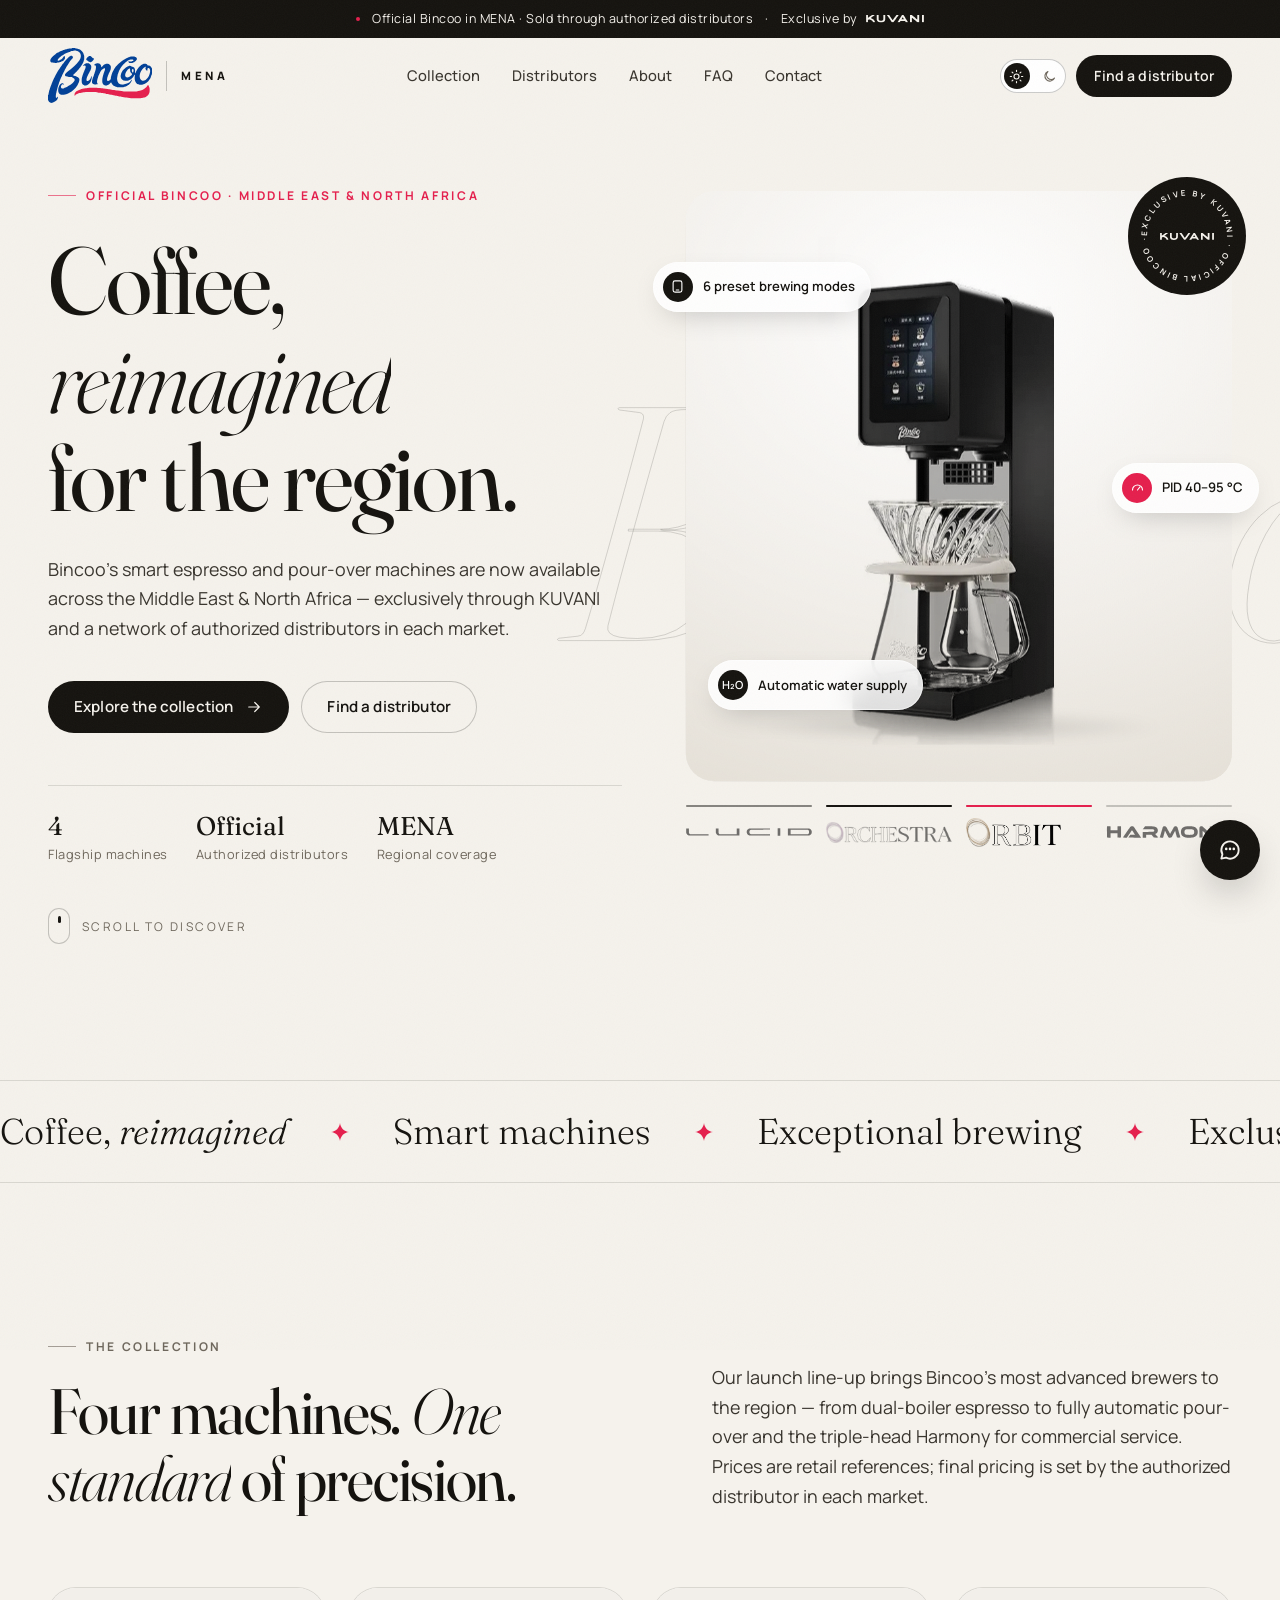
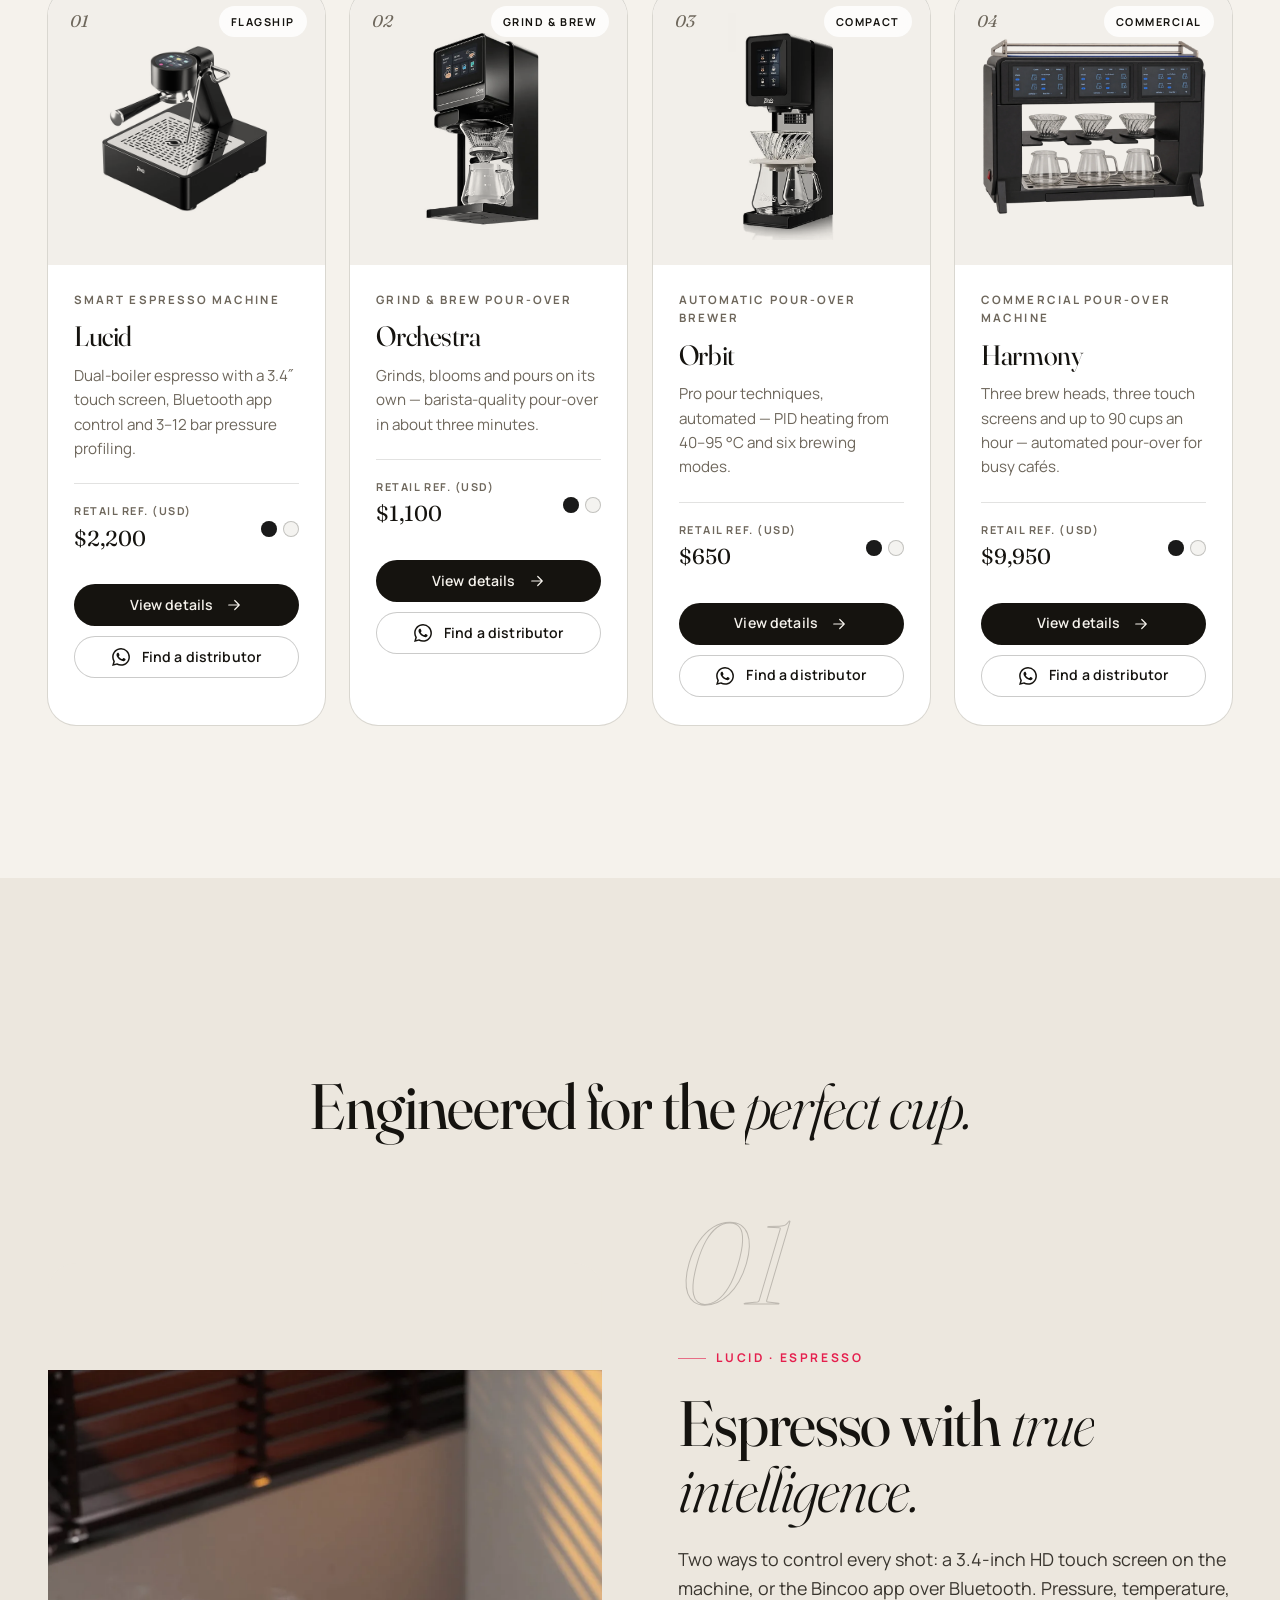
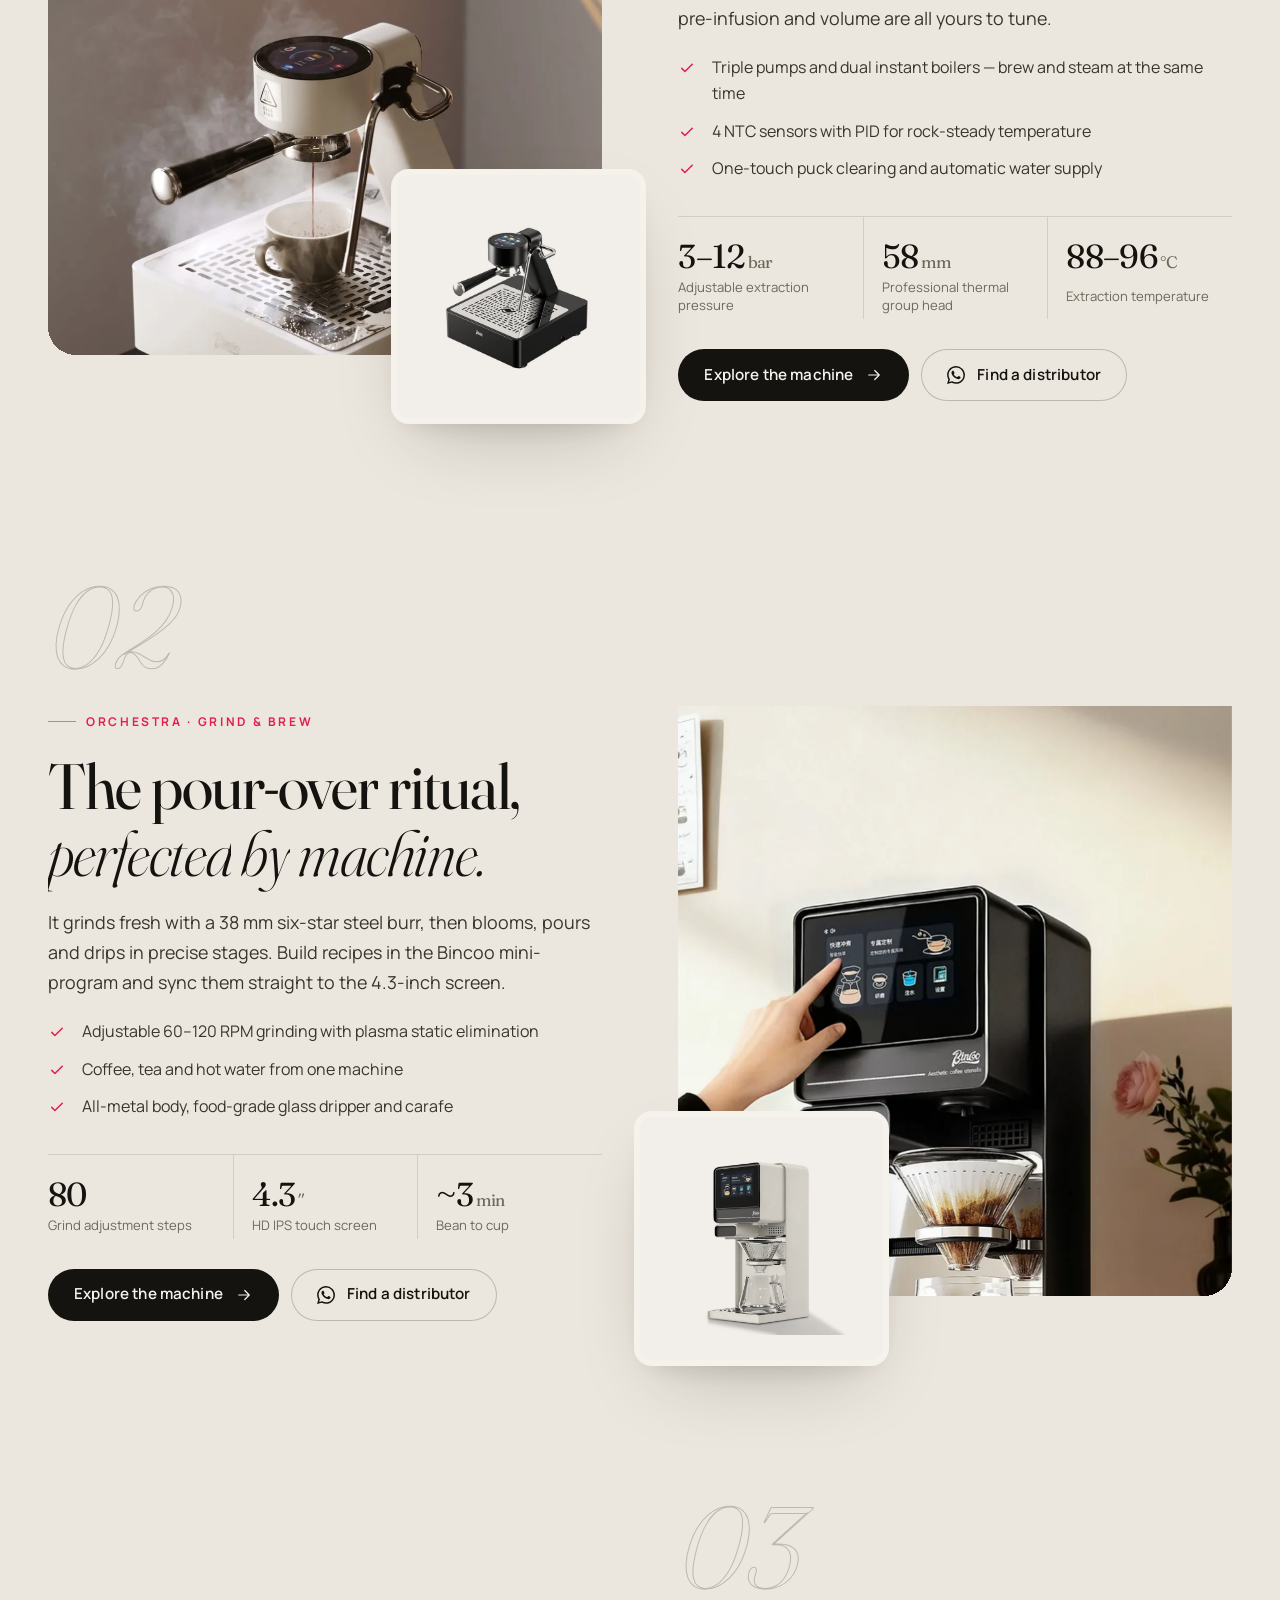
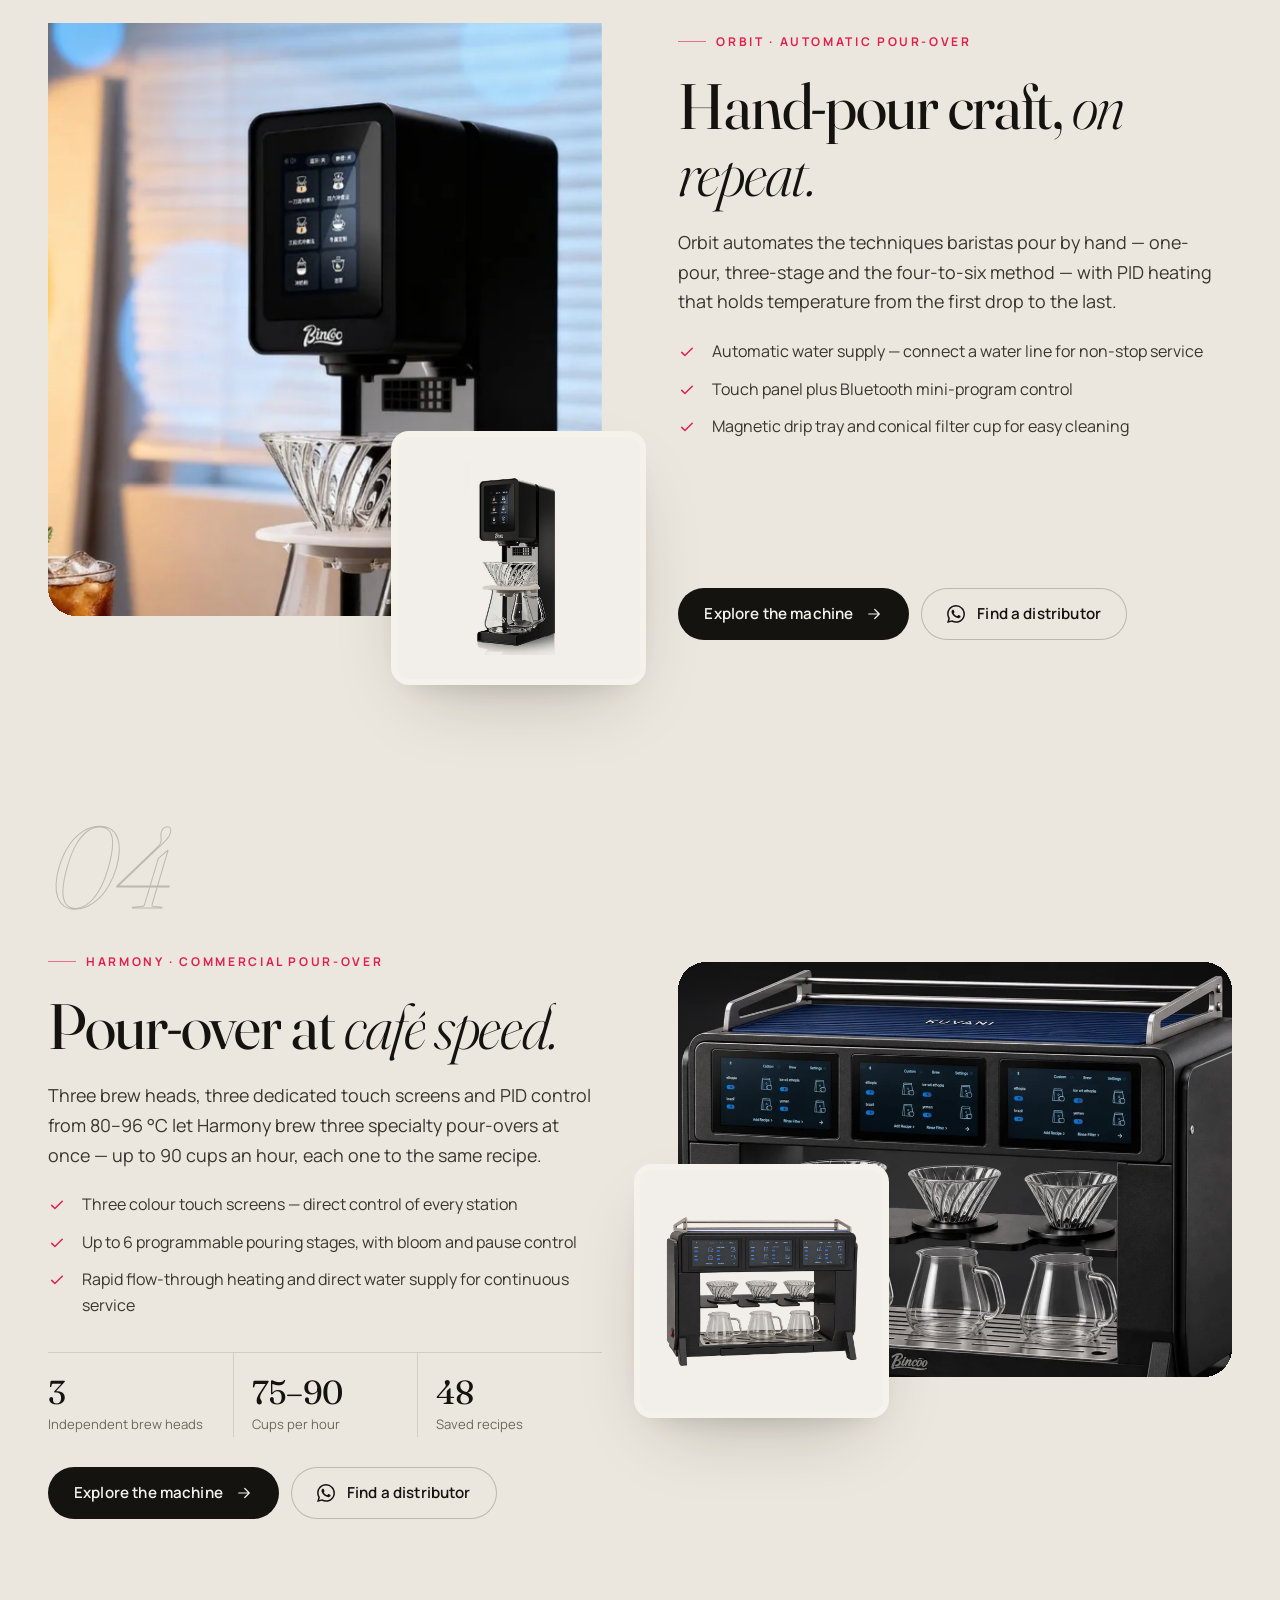
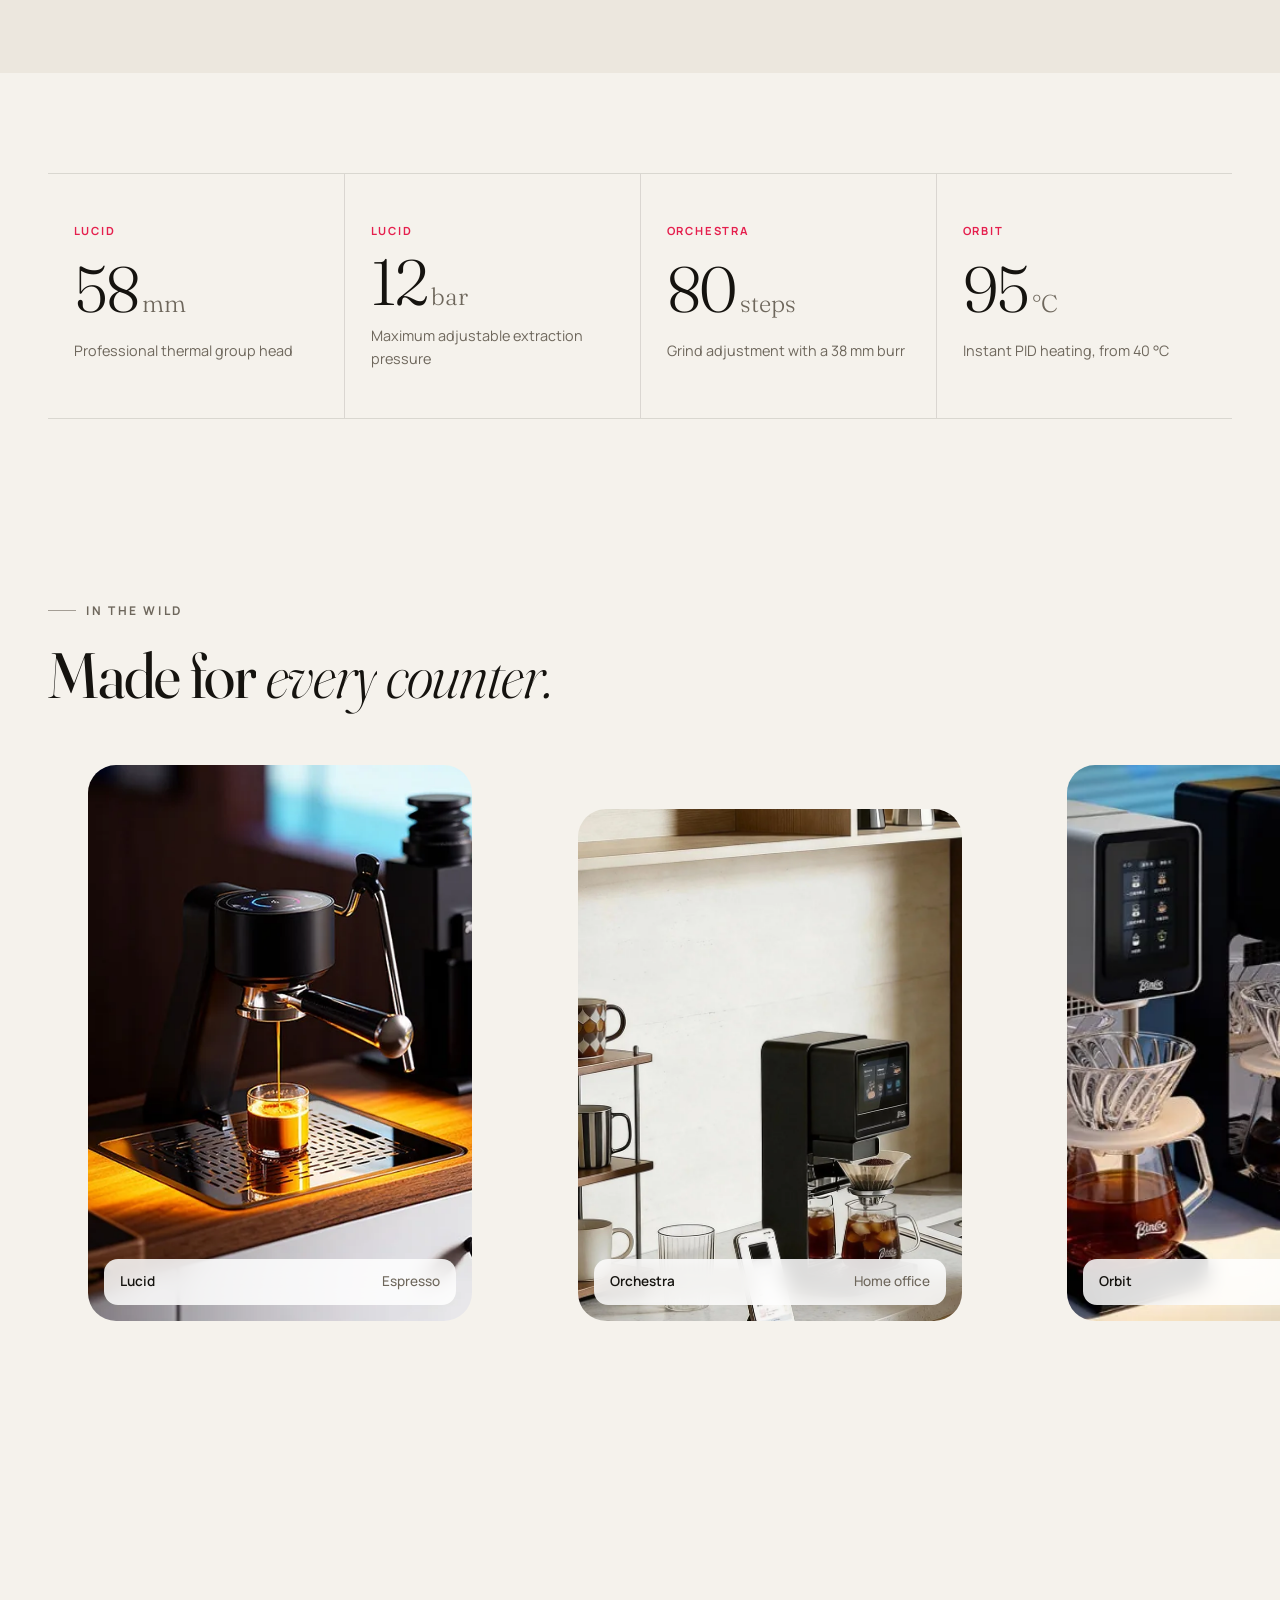
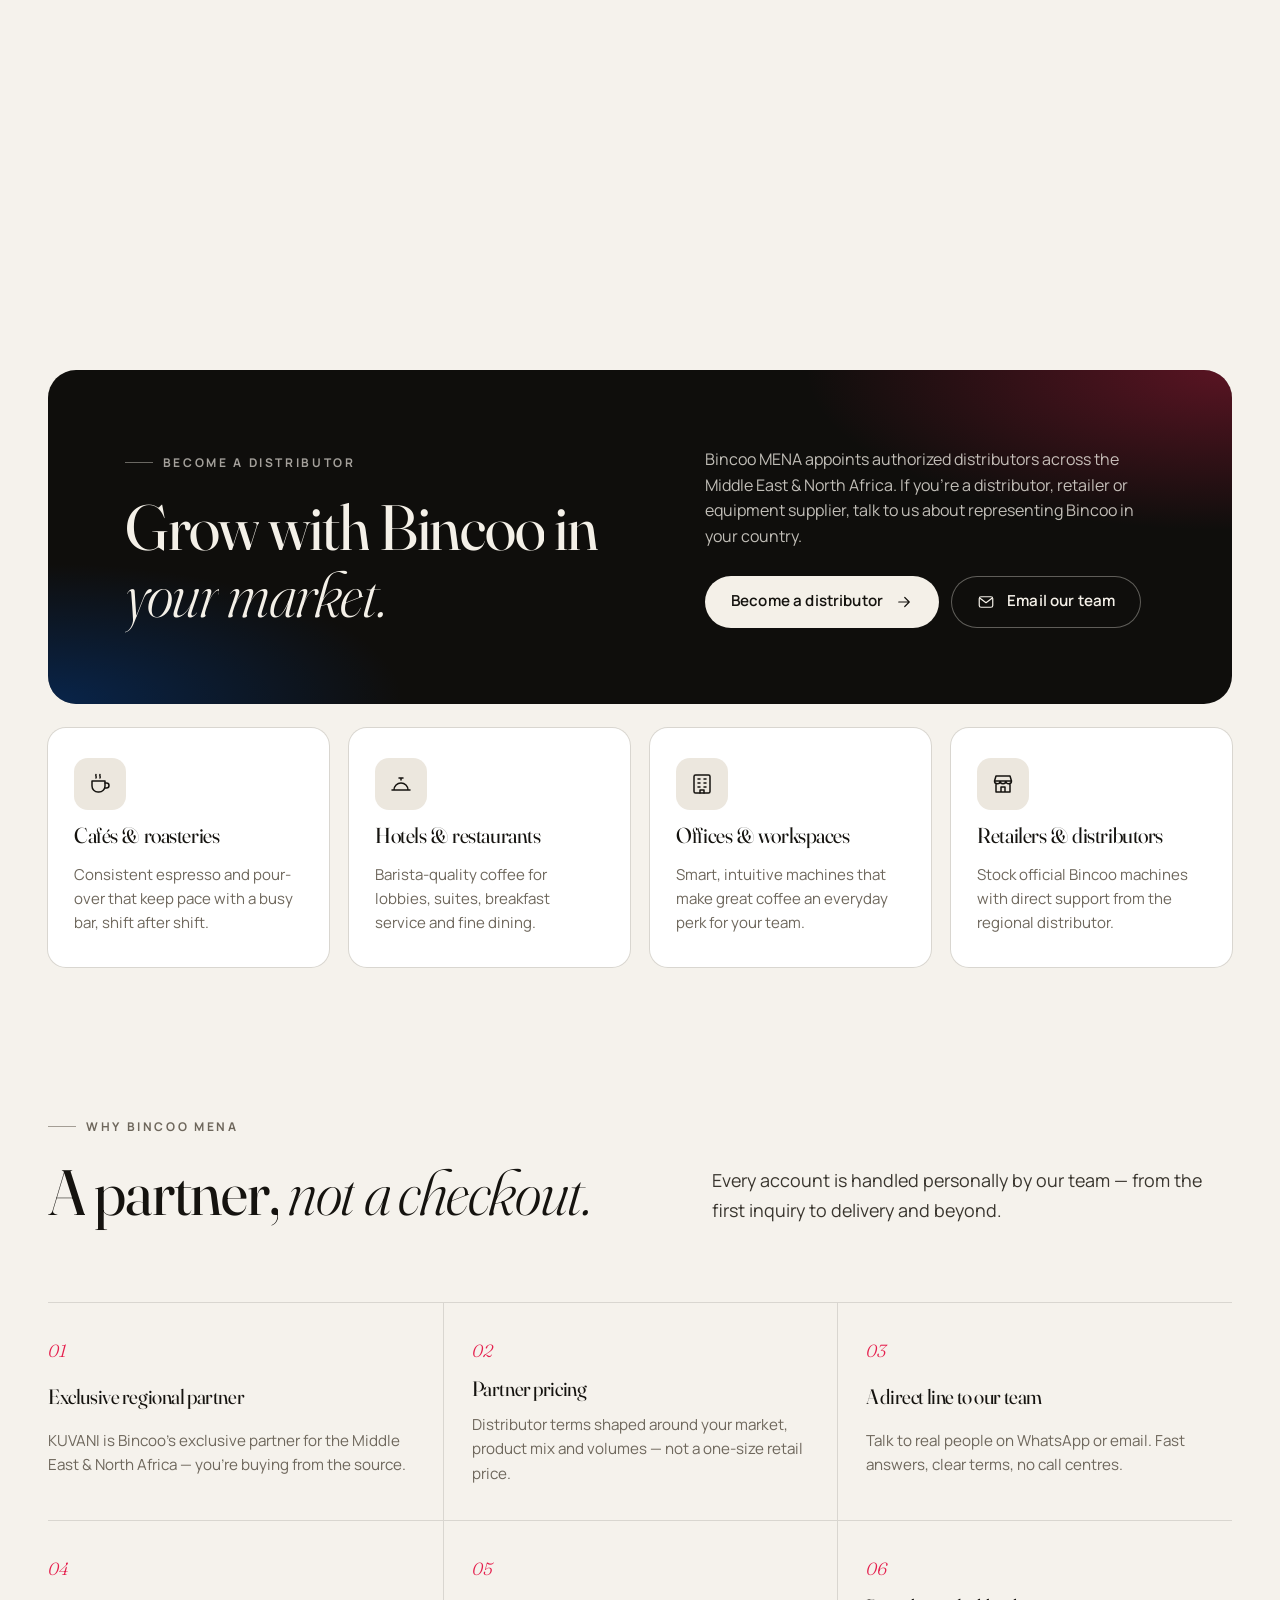
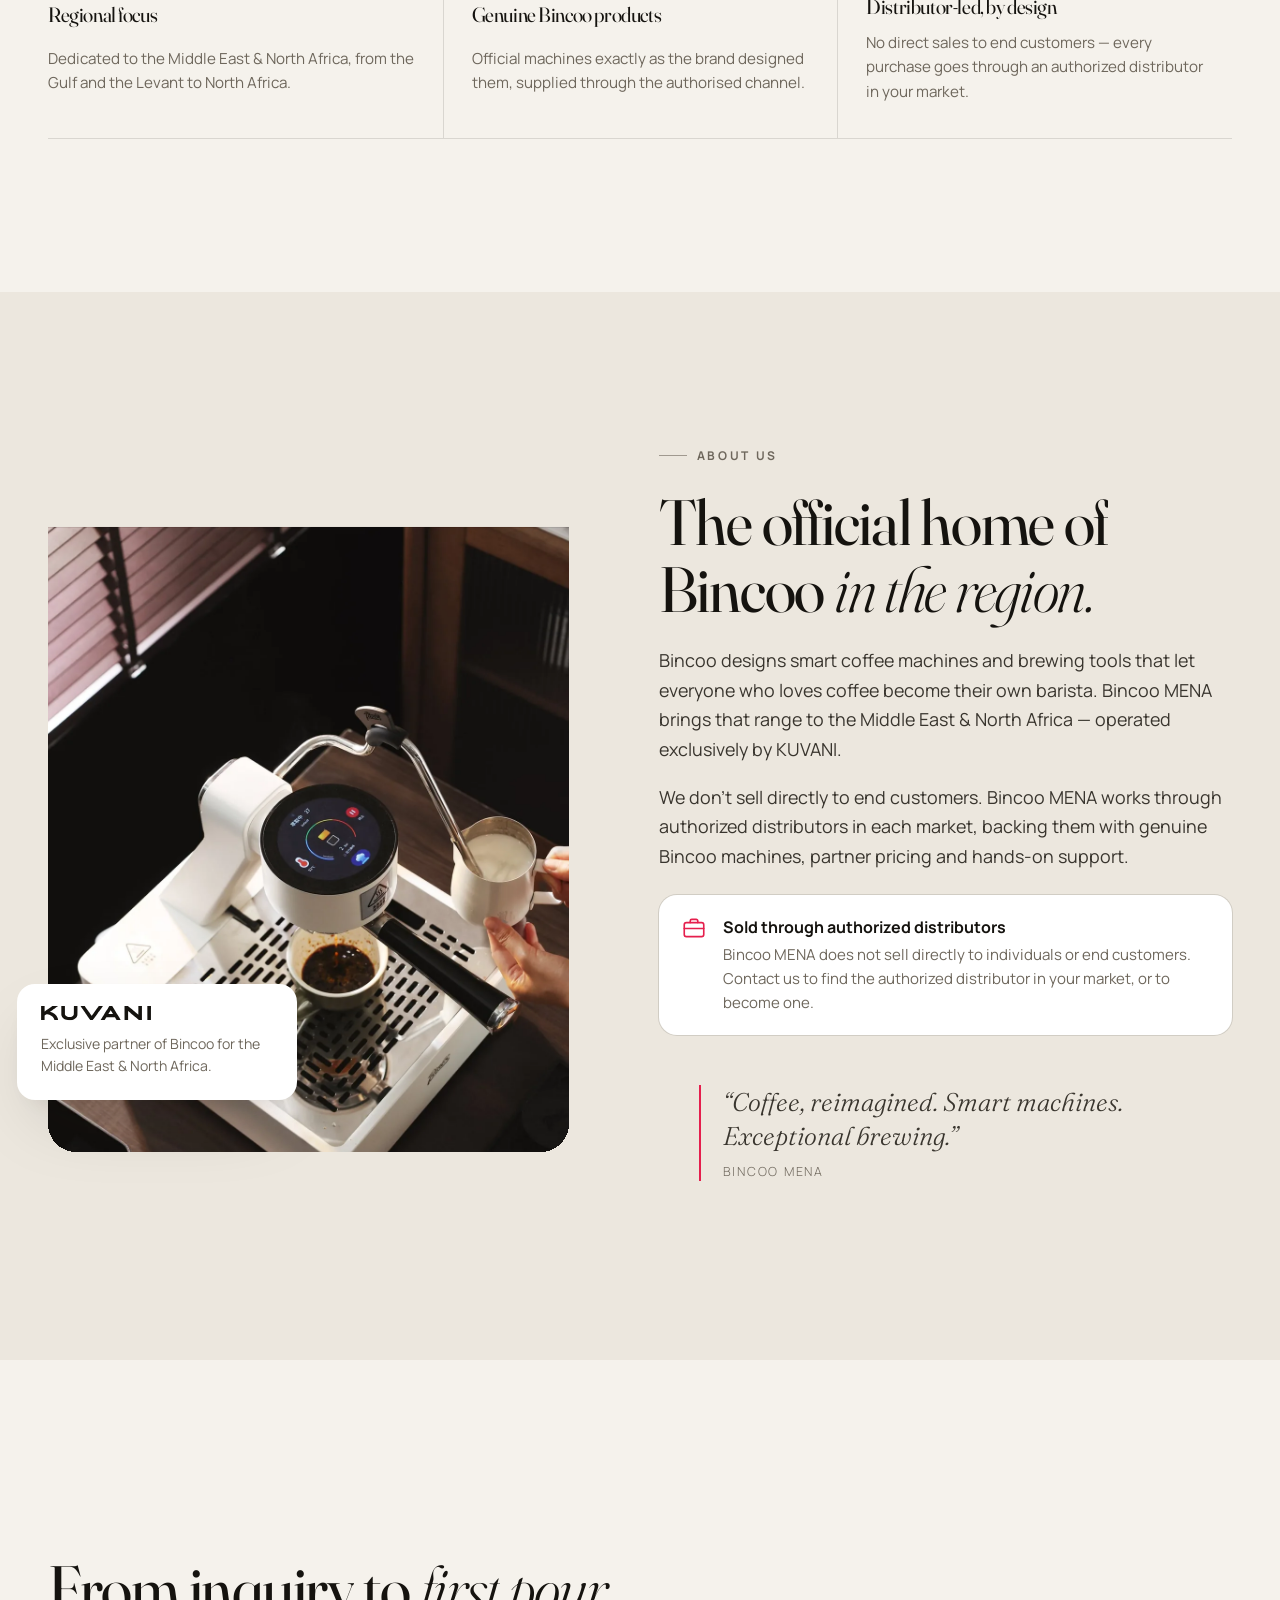
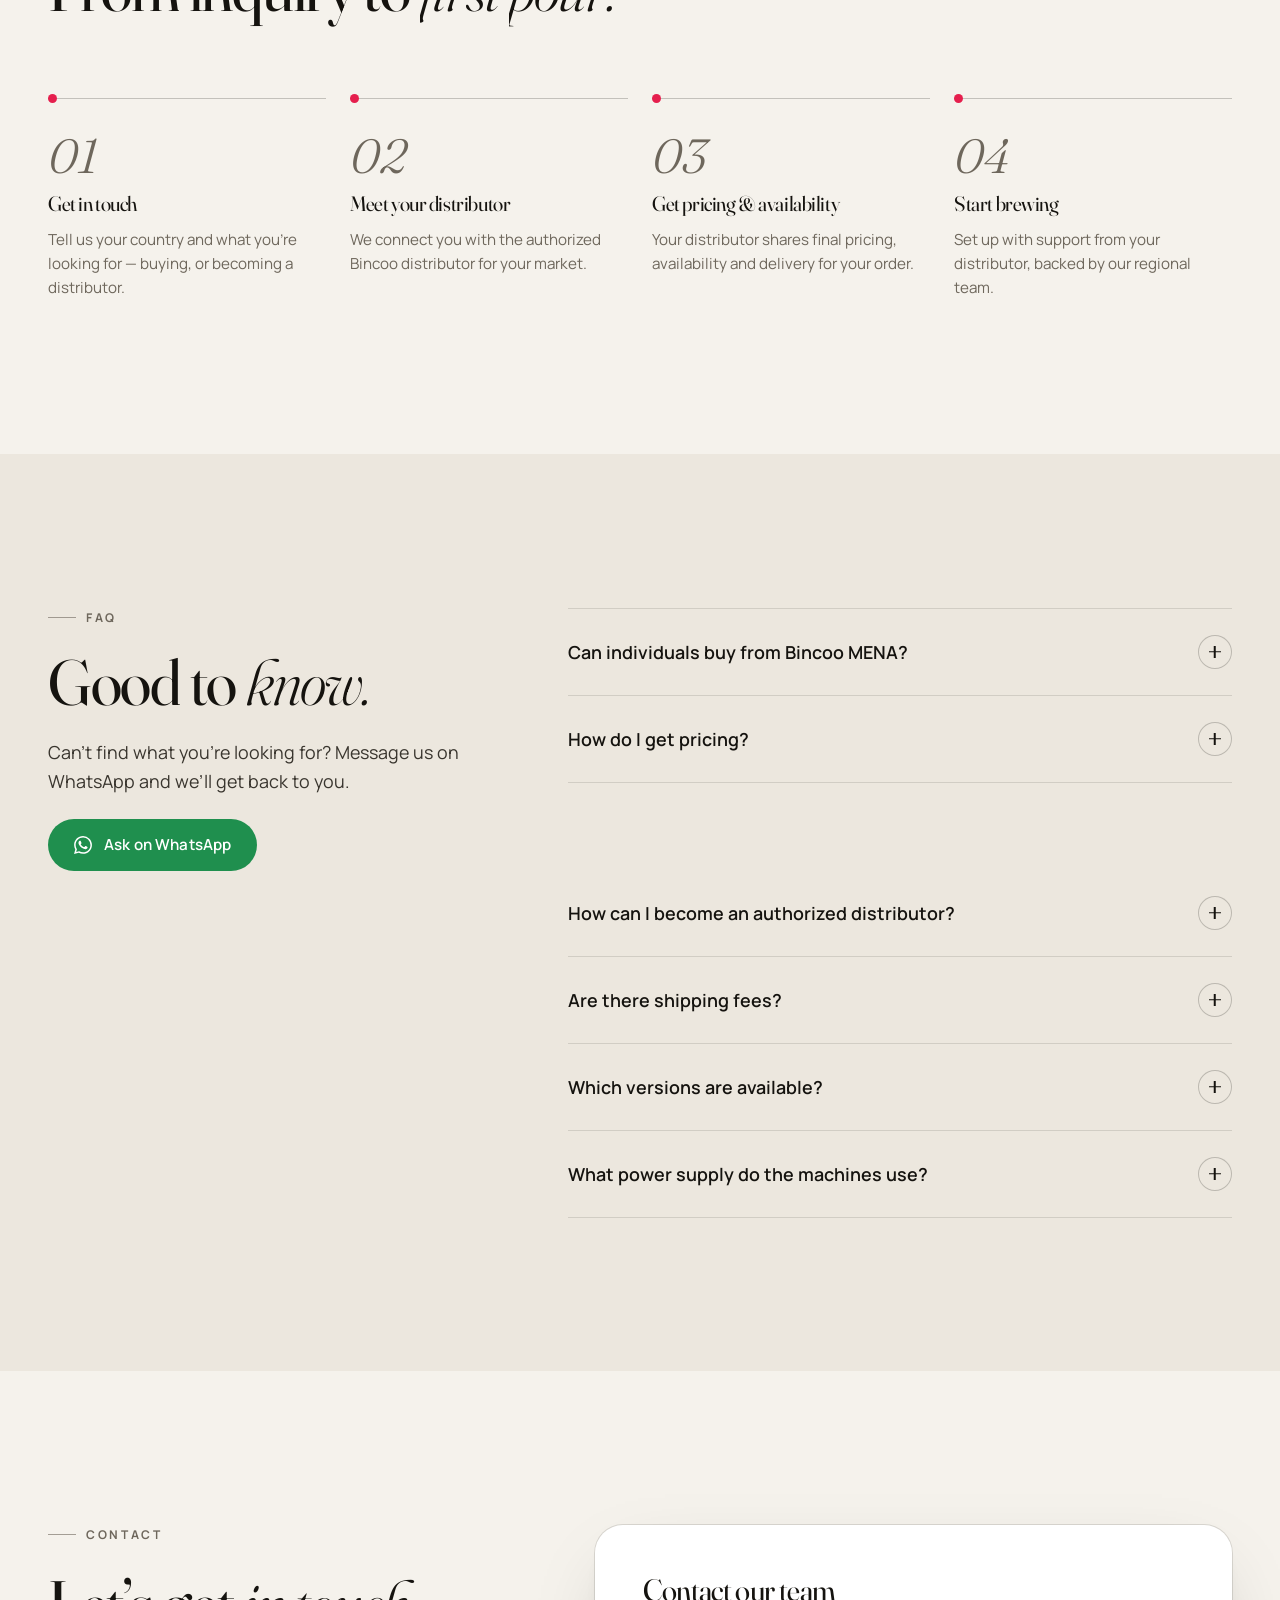
==== index.html @ 86ad2f03 "Rename machines to Lucid, Orchestra, Orbit and Harmony S2 Pro Trailblazer -> Lucid, Automatic Pour-O" ====
<!doctype html>
<html lang="en" data-theme="light">
<head>
  <meta charset="utf-8">
  <meta name="viewport" content="width=device-width, initial-scale=1, viewport-fit=cover">
  <title>Bincoo MENA — Official Bincoo Smart Coffee Machines | Exclusive by KUVANI</title>
  <meta name="description" content="The official home of Bincoo in the Middle East & North Africa, exclusive by KUVANI. Smart espresso and pour-over machines, available through authorized distributors.">
  <link rel="canonical" href="https://bincoo-mena.com/">
  <meta name="theme-color" content="#F5F2EC">
  <meta property="og:type" content="website">
  <meta property="og:site_name" content="Bincoo MENA">
  <meta property="og:title" content="Bincoo MENA — Official Bincoo Smart Coffee Machines | Exclusive by KUVANI">
  <meta property="og:description" content="The official home of Bincoo in the Middle East & North Africa, exclusive by KUVANI. Smart espresso and pour-over machines, available through authorized distributors.">
  <meta property="og:url" content="https://bincoo-mena.com/">
  <meta property="og:image" content="https://bincoo-mena.com/assets/img/og.jpg">
  <meta name="twitter:card" content="summary_large_image">
  <link rel="icon" href="favicon.svg" type="image/svg+xml">
  <link rel="icon" href="favicon-32.png" sizes="32x32" type="image/png">
  <link rel="apple-touch-icon" href="apple-touch-icon.png">
  <link rel="manifest" href="site.webmanifest">
  <script>(function(){var d=document.documentElement;d.classList.add('js');try{var t=localStorage.getItem('bm-theme');if(!t)t=matchMedia('(prefers-color-scheme: dark)').matches?'dark':'light';d.setAttribute('data-theme',t);if(sessionStorage.getItem('bm-visited'))d.classList.add('skip-preloader');}catch(e){}})();</script>
  <link rel="preconnect" href="https://fonts.googleapis.com">
  <link rel="preconnect" href="https://fonts.gstatic.com" crossorigin>
  <link rel="stylesheet" href="https://fonts.googleapis.com/css2?family=Fraunces:ital,opsz,wght@0,9..144,300..600;1,9..144,300..500&family=Manrope:wght@400;500;600;700;800&display=swap">
  <link rel="stylesheet" href="assets/css/style.css?v=19">
  <script type="application/ld+json">{"@context": "https://schema.org", "@type": "Organization", "name": "Bincoo MENA", "url": "https://bincoo-mena.com/", "logo": "https://bincoo-mena.com/assets/img/brand/bincoo-color.svg", "email": "bincoo@kuvani.com", "telephone": "+974 7051 0002", "description": "Official Bincoo distributor for the Middle East & North Africa, exclusive by KUVANI. Sold through authorized distributors.", "sameAs": ["https://www.instagram.com/bincoo.mena/"], "areaServed": "Middle East and North Africa", "parentOrganization": {"@type": "Organization", "name": "KUVANI"}}</script>
</head>
<body id="top">
  <a class="skip-link" href="#main">Skip to content</a>
  <div class="preloader" aria-hidden="true">
    <div class="preloader__inner">
      <svg class="logo-bincoo" viewBox="0 0 1720 910" role="img" aria-label="Bincoo"><use href="assets/img/brand/bincoo.svg#logo"/></svg>
      <div class="preloader__bar"><span></span></div>
      <div class="preloader__by">Exclusive by <svg class="logo-kuvani" viewBox="0 0 1620 209" role="img" aria-label="KUVANI"><use href="assets/img/brand/kuvani.svg#logo"/></svg></div>
    </div>
  </div>
  <div class="progress" aria-hidden="true"><span></span></div>

  <div class="topbar">
    <div class="container">
      <span class="topbar__dot"></span>
      <span>Official Bincoo in MENA <span class="topbar__long">&middot; Sold through authorized distributors</span></span>
      <span aria-hidden="true">&middot;</span>
      <span style="display:inline-flex;align-items:center;gap:8px">Exclusive by <svg class="logo-kuvani" viewBox="0 0 1620 209" role="img" aria-label="KUVANI"><use href="assets/img/brand/kuvani.svg#logo"/></svg></span>
    </div>
  </div>

  <header class="header">
    <div class="container">
      <a class="brand" href="#top" aria-label="Bincoo MENA home">
        <svg class="logo-bincoo" viewBox="0 0 1720 910" role="img" aria-label="Bincoo"><use href="assets/img/brand/bincoo.svg#logo"/></svg>
        <span class="brand__divider" aria-hidden="true"></span>
        <span class="brand__meta"><span class="brand__mena">MENA</span></span>
      </a>
      <nav class="nav" aria-label="Primary"><a href="#collection">Collection</a><a href="#business">Distributors</a><a href="#about">About</a><a href="#faq">FAQ</a><a href="#inquiry">Contact</a></nav>
      <div class="header__actions">
        <button class="theme-toggle" type="button" data-theme-toggle aria-label="Toggle dark theme" aria-pressed="false">
          <span class="theme-toggle__knob"></span><svg class="i-sun" viewBox="0 0 24 24" fill="none" stroke="currentColor" stroke-width="1.8" stroke-linecap="round" aria-hidden="true"><circle cx="12" cy="12" r="4"/><path d="M12 2v2M12 20v2M4.9 4.9l1.4 1.4M17.7 17.7l1.4 1.4M2 12h2M20 12h2M4.9 19.1l1.4-1.4M17.7 6.3l1.4-1.4"/></svg><svg class="i-moon" viewBox="0 0 24 24" fill="none" stroke="currentColor" stroke-width="1.8" stroke-linecap="round" stroke-linejoin="round" aria-hidden="true"><path d="M20 14.5A8 8 0 1 1 9.5 4a6.5 6.5 0 0 0 10.5 10.5z"/></svg>
        </button>
        <a class="btn btn--sm" href="#inquiry">Find a distributor</a>
        <button class="burger" type="button" aria-label="Open menu" aria-expanded="false" aria-controls="mobile-menu"><span></span><span></span></button>
      </div>
    </div>
  </header>

  <div class="mobile-menu" id="mobile-menu">
    <nav aria-label="Mobile"><a href="#collection">Collection</a><a href="#business">Distributors</a><a href="#about">About</a><a href="#faq">FAQ</a><a href="#inquiry">Contact</a><a href="#inquiry">Find a distributor</a></nav>
    <div class="mobile-menu__foot">
      <a href="https://wa.me/97470510002">WhatsApp &middot; +974 7051 0002</a>
      <a href="mailto:bincoo@kuvani.com">bincoo@kuvani.com</a>
      <span>Exclusive by KUVANI &middot; Authorized distributors</span>
    </div>
  </div>

  <main id="main">
    <!-- Hero -->
    <section class="hero">
      <div class="container hero__grid">
        <div class="hero__copy">
          <span class="eyebrow eyebrow--accent" data-intro style="--d:.1s">Official Bincoo &middot; Middle East &amp; North Africa</span>
          <h1 class="hero__title" data-split>Coffee, <em>reimagined</em><br>for the region.</h1>
          <p class="lead" data-intro style="--d:.55s">Bincoo&rsquo;s smart espresso and pour-over machines are now available across the Middle East &amp; North Africa &mdash; exclusively through KUVANI and a network of authorized distributors in each market.</p>
          <div class="hero__ctas" data-intro style="--d:.7s">
            <a class="btn" href="#collection">Explore the collection <svg class="arrow" viewBox="0 0 24 24" fill="none" stroke="currentColor" stroke-width="1.6" stroke-linecap="round" stroke-linejoin="round" aria-hidden="true"><path d="M5 12h14M13 6l6 6-6 6"/></svg></a>
            <a class="btn btn--ghost" href="#inquiry">Find a distributor</a>
          </div>
          <div class="hero__meta" data-intro style="--d:.85s">
            <div><strong>4</strong><span>Flagship machines</span></div>
            <div><strong>Official</strong><span>Authorized distributors</span></div>
            <div><strong>MENA</strong><span>Regional coverage</span></div>
          </div>
        </div>
        <div class="hero__visual" data-intro style="--d:.2s">
          <span class="hero__watermark" aria-hidden="true">Bincoo</span>
          <div class="hero__tile">
            <div class="hero__slides" data-parallax="0.06"><img src="assets/img/products/s2-black.webp" alt="Bincoo Lucid smart espresso machine in black" class="hero__slide is-active" fetchpriority="high"><img src="assets/img/products/po-black.webp" alt="Bincoo Orchestra grind and brew pour-over machine in black" class="hero__slide" decoding="async"><img src="assets/img/products/cp-black.webp" alt="Bincoo Orbit automatic pour-over brewer in black" class="hero__slide" decoding="async"><img src="assets/img/products/po6-main.webp" alt="Bincoo Harmony triple-head commercial pour-over machine" class="hero__slide" decoding="async"></div>
            <a class="hero__tile-link" href="products/lucid.html" aria-label="View Lucid"></a>
          </div>
          <div class="hero__chips is-active" aria-hidden="false"><span class="chip chip--1"><i><svg viewBox="0 0 24 24" fill="none" stroke="currentColor" stroke-width="1.8" aria-hidden="true"><rect x="5" y="3" width="14" height="18" rx="3"/><path d="M10 17.5h4" stroke-linecap="round"/></svg></i>3.4&Prime; touch screen + app</span><span class="chip chip--2"><i class="red"><svg viewBox="0 0 24 24" fill="none" stroke="currentColor" stroke-width="1.8" stroke-linecap="round" aria-hidden="true"><path d="M4 16a8 8 0 1 1 16 0"/><path d="m12 16 4-5"/></svg></i>3&ndash;12 bar profiling</span><span class="chip chip--3"><i>58</i>mm professional group head</span></div><div class="hero__chips" aria-hidden="true"><span class="chip chip--1"><i><svg viewBox="0 0 24 24" fill="none" stroke="currentColor" stroke-width="1.8" aria-hidden="true"><rect x="5" y="3" width="14" height="18" rx="3"/><path d="M10 17.5h4" stroke-linecap="round"/></svg></i>4.3&Prime; HD touch screen</span><span class="chip chip--2"><i class="red">80</i>step burr grinder</span><span class="chip chip--3"><i>3&prime;</i>Bean to cup in ~3 min</span></div><div class="hero__chips" aria-hidden="true"><span class="chip chip--1"><i><svg viewBox="0 0 24 24" fill="none" stroke="currentColor" stroke-width="1.8" aria-hidden="true"><rect x="5" y="3" width="14" height="18" rx="3"/><path d="M10 17.5h4" stroke-linecap="round"/></svg></i>6 preset brewing modes</span><span class="chip chip--2"><i class="red"><svg viewBox="0 0 24 24" fill="none" stroke="currentColor" stroke-width="1.8" stroke-linecap="round" aria-hidden="true"><path d="M4 16a8 8 0 1 1 16 0"/><path d="m12 16 4-5"/></svg></i>PID 40&ndash;95 &deg;C</span><span class="chip chip--3"><i>H&#8322;O</i>Automatic water supply</span></div><div class="hero__chips" aria-hidden="true"><span class="chip chip--1"><i><svg viewBox="0 0 24 24" fill="none" stroke="currentColor" stroke-width="1.8" aria-hidden="true"><rect x="5" y="3" width="14" height="18" rx="3"/><path d="M10 17.5h4" stroke-linecap="round"/></svg></i>3 heads &middot; 3 touch screens</span><span class="chip chip--2"><i class="red">90</i>cups per hour</span><span class="chip chip--3"><i><svg viewBox="0 0 24 24" fill="none" stroke="currentColor" stroke-width="1.8" stroke-linecap="round" aria-hidden="true"><path d="M4 16a8 8 0 1 1 16 0"/><path d="m12 16 4-5"/></svg></i>PID 80&ndash;96 &deg;C</span></div>
          <div class="hero__nav" aria-label="Featured machines"><button class="hero__dot is-active" type="button" data-slide="0" data-href="products/lucid.html" data-name="Lucid" aria-label="Show Lucid" aria-current="true"><span class="hero__dot-bar"><i></i></span><span class="hero__dot-logo hero__dot-logo--lucid"><img class="mlogo mlogo--light" src="assets/img/brand/machines/lucid-black.svg" alt="" aria-hidden="true"><img class="mlogo mlogo--dark" src="assets/img/brand/machines/lucid-white.svg" alt="" aria-hidden="true"><span class="sr-only">Lucid</span></span></button><button class="hero__dot" type="button" data-slide="1" data-href="products/orchestra.html" data-name="Orchestra" aria-label="Show Orchestra" aria-current="false"><span class="hero__dot-bar"><i></i></span><span class="hero__dot-logo hero__dot-logo--orchestra"><img class="mlogo mlogo--light" src="assets/img/brand/machines/orchestra-black.webp" alt="" aria-hidden="true"><img class="mlogo mlogo--dark" src="assets/img/brand/machines/orchestra-white.webp" alt="" aria-hidden="true"><span class="sr-only">Orchestra</span></span></button><button class="hero__dot" type="button" data-slide="2" data-href="products/orbit.html" data-name="Orbit" aria-label="Show Orbit" aria-current="false"><span class="hero__dot-bar"><i></i></span><span class="hero__dot-logo hero__dot-logo--orbit"><img class="mlogo mlogo--light" src="assets/img/brand/machines/orbit-black.webp" alt="" aria-hidden="true"><img class="mlogo mlogo--dark" src="assets/img/brand/machines/orbit-white.webp" alt="" aria-hidden="true"><span class="sr-only">Orbit</span></span></button><button class="hero__dot" type="button" data-slide="3" data-href="products/harmony.html" data-name="Harmony" aria-label="Show Harmony" aria-current="false"><span class="hero__dot-bar"><i></i></span><span class="hero__dot-logo hero__dot-logo--harmony"><img class="mlogo mlogo--light" src="assets/img/brand/machines/harmony-black.svg" alt="" aria-hidden="true"><img class="mlogo mlogo--dark" src="assets/img/brand/machines/harmony-white.svg" alt="" aria-hidden="true"><span class="sr-only">Harmony</span></span></button></div>
          <div class="hero__badge" aria-label="Exclusive by KUVANI">
            <svg class="ring" viewBox="0 0 100 100" aria-hidden="true"><defs><path id="ring-path" d="M50 50m-38 0a38 38 0 1 1 76 0a38 38 0 1 1-76 0"/></defs><text><textPath href="#ring-path" textLength="236" lengthAdjust="spacing">Exclusive by Kuvani &middot; Official Bincoo &middot;</textPath></text></svg>
            <svg class="logo-kuvani" viewBox="0 0 1620 209" role="img" aria-label="KUVANI"><use href="assets/img/brand/kuvani.svg#logo"/></svg>
          </div>
        </div>
      </div>
      <div class="container"><a class="scroll-cue" href="#collection" data-intro style="--d:1s"><span></span>Scroll to discover</a></div>
    </section>

    <div class="marquee" aria-hidden="true"><div class="marquee__track"><div class="marquee__group"><span class="marquee__item">Coffee, <em>reimagined</em></span><svg class="marquee__star" viewBox="0 0 24 24" fill="currentColor" aria-hidden="true"><path d="M12 0c.6 6.4 5.6 11.4 12 12-6.4.6-11.4 5.6-12 12-.6-6.4-5.6-11.4-12-12C6.4 11.4 11.4 6.4 12 0z"/></svg><span class="marquee__item">Smart machines</span><svg class="marquee__star" viewBox="0 0 24 24" fill="currentColor" aria-hidden="true"><path d="M12 0c.6 6.4 5.6 11.4 12 12-6.4.6-11.4 5.6-12 12-.6-6.4-5.6-11.4-12-12C6.4 11.4 11.4 6.4 12 0z"/></svg><span class="marquee__item">Exceptional brewing</span><svg class="marquee__star" viewBox="0 0 24 24" fill="currentColor" aria-hidden="true"><path d="M12 0c.6 6.4 5.6 11.4 12 12-6.4.6-11.4 5.6-12 12-.6-6.4-5.6-11.4-12-12C6.4 11.4 11.4 6.4 12 0z"/></svg><span class="marquee__item">Exclusive by KUVANI</span><svg class="marquee__star" viewBox="0 0 24 24" fill="currentColor" aria-hidden="true"><path d="M12 0c.6 6.4 5.6 11.4 12 12-6.4.6-11.4 5.6-12 12-.6-6.4-5.6-11.4-12-12C6.4 11.4 11.4 6.4 12 0z"/></svg><span class="marquee__item">Middle East &amp; North Africa</span><svg class="marquee__star" viewBox="0 0 24 24" fill="currentColor" aria-hidden="true"><path d="M12 0c.6 6.4 5.6 11.4 12 12-6.4.6-11.4 5.6-12 12-.6-6.4-5.6-11.4-12-12C6.4 11.4 11.4 6.4 12 0z"/></svg><span class="marquee__item">For business <em>only</em></span><svg class="marquee__star" viewBox="0 0 24 24" fill="currentColor" aria-hidden="true"><path d="M12 0c.6 6.4 5.6 11.4 12 12-6.4.6-11.4 5.6-12 12-.6-6.4-5.6-11.4-12-12C6.4 11.4 11.4 6.4 12 0z"/></svg></div><div class="marquee__group"><span class="marquee__item">Coffee, <em>reimagined</em></span><svg class="marquee__star" viewBox="0 0 24 24" fill="currentColor" aria-hidden="true"><path d="M12 0c.6 6.4 5.6 11.4 12 12-6.4.6-11.4 5.6-12 12-.6-6.4-5.6-11.4-12-12C6.4 11.4 11.4 6.4 12 0z"/></svg><span class="marquee__item">Smart machines</span><svg class="marquee__star" viewBox="0 0 24 24" fill="currentColor" aria-hidden="true"><path d="M12 0c.6 6.4 5.6 11.4 12 12-6.4.6-11.4 5.6-12 12-.6-6.4-5.6-11.4-12-12C6.4 11.4 11.4 6.4 12 0z"/></svg><span class="marquee__item">Exceptional brewing</span><svg class="marquee__star" viewBox="0 0 24 24" fill="currentColor" aria-hidden="true"><path d="M12 0c.6 6.4 5.6 11.4 12 12-6.4.6-11.4 5.6-12 12-.6-6.4-5.6-11.4-12-12C6.4 11.4 11.4 6.4 12 0z"/></svg><span class="marquee__item">Exclusive by KUVANI</span><svg class="marquee__star" viewBox="0 0 24 24" fill="currentColor" aria-hidden="true"><path d="M12 0c.6 6.4 5.6 11.4 12 12-6.4.6-11.4 5.6-12 12-.6-6.4-5.6-11.4-12-12C6.4 11.4 11.4 6.4 12 0z"/></svg><span class="marquee__item">Middle East &amp; North Africa</span><svg class="marquee__star" viewBox="0 0 24 24" fill="currentColor" aria-hidden="true"><path d="M12 0c.6 6.4 5.6 11.4 12 12-6.4.6-11.4 5.6-12 12-.6-6.4-5.6-11.4-12-12C6.4 11.4 11.4 6.4 12 0z"/></svg><span class="marquee__item">For business <em>only</em></span><svg class="marquee__star" viewBox="0 0 24 24" fill="currentColor" aria-hidden="true"><path d="M12 0c.6 6.4 5.6 11.4 12 12-6.4.6-11.4 5.6-12 12-.6-6.4-5.6-11.4-12-12C6.4 11.4 11.4 6.4 12 0z"/></svg></div></div></div>

    <!-- Collection -->
    <section class="section" id="collection">
      <div class="container">
        <div class="section-head section-head--split">
          <div style="display:grid;gap:22px">
            <span class="eyebrow" data-reveal>The collection</span>
            <h2 data-split>Four machines. <em>One standard</em> of precision.</h2>
          </div>
          <p class="lead" data-reveal>Our launch line-up brings Bincoo&rsquo;s most advanced brewers to the region &mdash; from dual-boiler espresso to fully automatic pour-over and the triple-head Harmony for commercial service. Prices are retail references; final pricing is set by the authorized distributor in each market.</p>
        </div>
        <div class="products-grid" data-stagger=".12">
      <article class="p-card" data-reveal>
        <a class="p-card__link" href="products/lucid.html" aria-label="View Lucid"></a>
        <div class="p-card__media">
          <span class="p-card__index">01</span>
          <span class="p-card__tag">Flagship</span>
          <img src="assets/img/products/s2-black.webp" alt="Bincoo Lucid Smart Espresso Machine" class="main" loading="lazy" decoding="async">
          <img src="assets/img/products/s2-white.webp" alt="Lucid in white" class="alt" loading="lazy" decoding="async">
        </div>
        <div class="p-card__body">
          <span class="p-card__cat">Smart Espresso Machine</span>
          <h3 class="p-card__name">Lucid</h3>
          <p class="p-card__desc">Dual-boiler espresso with a 3.4&Prime; touch screen, Bluetooth app control and 3&ndash;12 bar pressure profiling.</p>
          <div class="p-card__foot">
            <div class="price"><small>Retail ref. (USD)</small><strong>$2,200</strong></div>
            <div class="swatches" aria-label="Available in black and white"><span class="swatch swatch--black"></span><span class="swatch swatch--white"></span></div>
          </div>
          <div class="p-card__actions">
            <a class="btn btn--sm" href="products/lucid.html">View details <svg class="arrow" viewBox="0 0 24 24" fill="none" stroke="currentColor" stroke-width="1.6" stroke-linecap="round" stroke-linejoin="round" aria-hidden="true"><path d="M5 12h14M13 6l6 6-6 6"/></svg></a>
            <a class="btn btn--sm btn--ghost" href="#" data-wa="Bincoo Lucid Smart Espresso Machine"><svg viewBox="0 0 24 24" fill="currentColor" aria-hidden="true"><path d="M17.47 14.38c-.3-.15-1.76-.87-2.03-.97-.27-.1-.47-.15-.67.15-.2.3-.77.97-.94 1.16-.17.2-.35.22-.64.08-.3-.15-1.26-.47-2.39-1.48-.88-.79-1.48-1.76-1.65-2.06-.17-.3-.02-.46.13-.6.13-.14.3-.35.45-.52.15-.18.2-.3.3-.5.1-.2.05-.37-.03-.52-.07-.15-.67-1.61-.92-2.2-.24-.58-.49-.5-.67-.51h-.57c-.2 0-.52.07-.79.37-.27.3-1.04 1.02-1.04 2.48s1.07 2.88 1.21 3.07c.15.2 2.1 3.2 5.08 4.49.71.31 1.26.49 1.7.63.71.22 1.36.19 1.87.12.57-.09 1.76-.72 2-1.41.25-.7.25-1.29.18-1.41-.08-.13-.27-.2-.57-.35m-5.42 7.4h-.01a9.87 9.87 0 0 1-5.03-1.38l-.36-.21-3.74.98 1-3.65-.24-.37a9.86 9.86 0 0 1-1.51-5.26c0-5.45 4.44-9.88 9.89-9.88 2.64 0 5.12 1.03 6.99 2.9a9.82 9.82 0 0 1 2.89 6.99c0 5.45-4.44 9.88-9.88 9.88m8.41-18.3A11.82 11.82 0 0 0 12.05 0C5.5 0 .16 5.34.16 11.89c0 2.1.55 4.14 1.59 5.95L.06 24l6.3-1.65a11.88 11.88 0 0 0 5.68 1.45h.01c6.55 0 11.89-5.34 11.89-11.89 0-3.18-1.24-6.16-3.48-8.41z"/></svg> Find a distributor</a>
          </div>
        </div>
      </article>
      <article class="p-card" data-reveal>
        <a class="p-card__link" href="products/orchestra.html" aria-label="View Orchestra"></a>
        <div class="p-card__media">
          <span class="p-card__index">02</span>
          <span class="p-card__tag">Grind &amp; Brew</span>
          <img src="assets/img/products/po-black.webp" alt="Bincoo Orchestra Automatic Pour-Over Machine" class="main" loading="lazy" decoding="async">
          <img src="assets/img/products/po-white.webp" alt="Orchestra in white" class="alt" loading="lazy" decoding="async">
        </div>
        <div class="p-card__body">
          <span class="p-card__cat">Grind &amp; Brew Pour-Over</span>
          <h3 class="p-card__name">Orchestra</h3>
          <p class="p-card__desc">Grinds, blooms and pours on its own &mdash; barista-quality pour-over in about three minutes.</p>
          <div class="p-card__foot">
            <div class="price"><small>Retail ref. (USD)</small><strong>$1,100</strong></div>
            <div class="swatches" aria-label="Available in black and white"><span class="swatch swatch--black"></span><span class="swatch swatch--white"></span></div>
          </div>
          <div class="p-card__actions">
            <a class="btn btn--sm" href="products/orchestra.html">View details <svg class="arrow" viewBox="0 0 24 24" fill="none" stroke="currentColor" stroke-width="1.6" stroke-linecap="round" stroke-linejoin="round" aria-hidden="true"><path d="M5 12h14M13 6l6 6-6 6"/></svg></a>
            <a class="btn btn--sm btn--ghost" href="#" data-wa="Bincoo Orchestra Automatic Pour-Over Machine"><svg viewBox="0 0 24 24" fill="currentColor" aria-hidden="true"><path d="M17.47 14.38c-.3-.15-1.76-.87-2.03-.97-.27-.1-.47-.15-.67.15-.2.3-.77.97-.94 1.16-.17.2-.35.22-.64.08-.3-.15-1.26-.47-2.39-1.48-.88-.79-1.48-1.76-1.65-2.06-.17-.3-.02-.46.13-.6.13-.14.3-.35.45-.52.15-.18.2-.3.3-.5.1-.2.05-.37-.03-.52-.07-.15-.67-1.61-.92-2.2-.24-.58-.49-.5-.67-.51h-.57c-.2 0-.52.07-.79.37-.27.3-1.04 1.02-1.04 2.48s1.07 2.88 1.21 3.07c.15.2 2.1 3.2 5.08 4.49.71.31 1.26.49 1.7.63.71.22 1.36.19 1.87.12.57-.09 1.76-.72 2-1.41.25-.7.25-1.29.18-1.41-.08-.13-.27-.2-.57-.35m-5.42 7.4h-.01a9.87 9.87 0 0 1-5.03-1.38l-.36-.21-3.74.98 1-3.65-.24-.37a9.86 9.86 0 0 1-1.51-5.26c0-5.45 4.44-9.88 9.89-9.88 2.64 0 5.12 1.03 6.99 2.9a9.82 9.82 0 0 1 2.89 6.99c0 5.45-4.44 9.88-9.88 9.88m8.41-18.3A11.82 11.82 0 0 0 12.05 0C5.5 0 .16 5.34.16 11.89c0 2.1.55 4.14 1.59 5.95L.06 24l6.3-1.65a11.88 11.88 0 0 0 5.68 1.45h.01c6.55 0 11.89-5.34 11.89-11.89 0-3.18-1.24-6.16-3.48-8.41z"/></svg> Find a distributor</a>
          </div>
        </div>
      </article>
      <article class="p-card" data-reveal>
        <a class="p-card__link" href="products/orbit.html" aria-label="View Orbit"></a>
        <div class="p-card__media">
          <span class="p-card__index">03</span>
          <span class="p-card__tag">Compact</span>
          <img src="assets/img/products/cp-black.webp" alt="Bincoo Orbit Automatic Pour-Over Brewer" class="main" loading="lazy" decoding="async">
          
        </div>
        <div class="p-card__body">
          <span class="p-card__cat">Automatic Pour-Over Brewer</span>
          <h3 class="p-card__name">Orbit</h3>
          <p class="p-card__desc">Pro pour techniques, automated &mdash; PID heating from 40&ndash;95&nbsp;&deg;C and six brewing modes.</p>
          <div class="p-card__foot">
            <div class="price"><small>Retail ref. (USD)</small><strong>$650</strong></div>
            <div class="swatches" aria-label="Available in black and white"><span class="swatch swatch--black"></span><span class="swatch swatch--white"></span></div>
          </div>
          <div class="p-card__actions">
            <a class="btn btn--sm" href="products/orbit.html">View details <svg class="arrow" viewBox="0 0 24 24" fill="none" stroke="currentColor" stroke-width="1.6" stroke-linecap="round" stroke-linejoin="round" aria-hidden="true"><path d="M5 12h14M13 6l6 6-6 6"/></svg></a>
            <a class="btn btn--sm btn--ghost" href="#" data-wa="Bincoo Orbit Automatic Pour-Over Brewer"><svg viewBox="0 0 24 24" fill="currentColor" aria-hidden="true"><path d="M17.47 14.38c-.3-.15-1.76-.87-2.03-.97-.27-.1-.47-.15-.67.15-.2.3-.77.97-.94 1.16-.17.2-.35.22-.64.08-.3-.15-1.26-.47-2.39-1.48-.88-.79-1.48-1.76-1.65-2.06-.17-.3-.02-.46.13-.6.13-.14.3-.35.45-.52.15-.18.2-.3.3-.5.1-.2.05-.37-.03-.52-.07-.15-.67-1.61-.92-2.2-.24-.58-.49-.5-.67-.51h-.57c-.2 0-.52.07-.79.37-.27.3-1.04 1.02-1.04 2.48s1.07 2.88 1.21 3.07c.15.2 2.1 3.2 5.08 4.49.71.31 1.26.49 1.7.63.71.22 1.36.19 1.87.12.57-.09 1.76-.72 2-1.41.25-.7.25-1.29.18-1.41-.08-.13-.27-.2-.57-.35m-5.42 7.4h-.01a9.87 9.87 0 0 1-5.03-1.38l-.36-.21-3.74.98 1-3.65-.24-.37a9.86 9.86 0 0 1-1.51-5.26c0-5.45 4.44-9.88 9.89-9.88 2.64 0 5.12 1.03 6.99 2.9a9.82 9.82 0 0 1 2.89 6.99c0 5.45-4.44 9.88-9.88 9.88m8.41-18.3A11.82 11.82 0 0 0 12.05 0C5.5 0 .16 5.34.16 11.89c0 2.1.55 4.14 1.59 5.95L.06 24l6.3-1.65a11.88 11.88 0 0 0 5.68 1.45h.01c6.55 0 11.89-5.34 11.89-11.89 0-3.18-1.24-6.16-3.48-8.41z"/></svg> Find a distributor</a>
          </div>
        </div>
      </article>
      <article class="p-card" data-reveal>
        <a class="p-card__link" href="products/harmony.html" aria-label="View Harmony"></a>
        <div class="p-card__media">
          <span class="p-card__index">04</span>
          <span class="p-card__tag">Commercial</span>
          <img src="assets/img/products/po6-main.webp" alt="Bincoo Harmony Triple-Head Commercial Pour-Over Machine" class="main" loading="lazy" decoding="async">
          
        </div>
        <div class="p-card__body">
          <span class="p-card__cat">Commercial Pour-Over Machine</span>
          <h3 class="p-card__name">Harmony</h3>
          <p class="p-card__desc">Three brew heads, three touch screens and up to 90 cups an hour &mdash; automated pour-over for busy caf&eacute;s.</p>
          <div class="p-card__foot">
            <div class="price"><small>Retail ref. (USD)</small><strong>$9,950</strong></div>
            <div class="swatches" aria-label="Available in black and white"><span class="swatch swatch--black"></span><span class="swatch swatch--white"></span></div>
          </div>
          <div class="p-card__actions">
            <a class="btn btn--sm" href="products/harmony.html">View details <svg class="arrow" viewBox="0 0 24 24" fill="none" stroke="currentColor" stroke-width="1.6" stroke-linecap="round" stroke-linejoin="round" aria-hidden="true"><path d="M5 12h14M13 6l6 6-6 6"/></svg></a>
            <a class="btn btn--sm btn--ghost" href="#" data-wa="Bincoo Harmony Triple-Head Commercial Pour-Over Machine"><svg viewBox="0 0 24 24" fill="currentColor" aria-hidden="true"><path d="M17.47 14.38c-.3-.15-1.76-.87-2.03-.97-.27-.1-.47-.15-.67.15-.2.3-.77.97-.94 1.16-.17.2-.35.22-.64.08-.3-.15-1.26-.47-2.39-1.48-.88-.79-1.48-1.76-1.65-2.06-.17-.3-.02-.46.13-.6.13-.14.3-.35.45-.52.15-.18.2-.3.3-.5.1-.2.05-.37-.03-.52-.07-.15-.67-1.61-.92-2.2-.24-.58-.49-.5-.67-.51h-.57c-.2 0-.52.07-.79.37-.27.3-1.04 1.02-1.04 2.48s1.07 2.88 1.21 3.07c.15.2 2.1 3.2 5.08 4.49.71.31 1.26.49 1.7.63.71.22 1.36.19 1.87.12.57-.09 1.76-.72 2-1.41.25-.7.25-1.29.18-1.41-.08-.13-.27-.2-.57-.35m-5.42 7.4h-.01a9.87 9.87 0 0 1-5.03-1.38l-.36-.21-3.74.98 1-3.65-.24-.37a9.86 9.86 0 0 1-1.51-5.26c0-5.45 4.44-9.88 9.89-9.88 2.64 0 5.12 1.03 6.99 2.9a9.82 9.82 0 0 1 2.89 6.99c0 5.45-4.44 9.88-9.88 9.88m8.41-18.3A11.82 11.82 0 0 0 12.05 0C5.5 0 .16 5.34.16 11.89c0 2.1.55 4.14 1.59 5.95L.06 24l6.3-1.65a11.88 11.88 0 0 0 5.68 1.45h.01c6.55 0 11.89-5.34 11.89-11.89 0-3.18-1.24-6.16-3.48-8.41z"/></svg> Find a distributor</a>
          </div>
        </div>
      </article>
        </div>
      </div>
    </section>

    <!-- Chapters -->
    <section class="section section--alt" id="machines">
      <div class="container">
        <div class="section-head section-head--center">
          <span class="eyebrow" data-reveal>Inside the machines</span>
          <h2 data-split>Engineered for the <em>perfect cup.</em></h2>
        </div>
        
      <article class="chapter">
        <div class="chapter__media">
          <div class="chapter__photo" data-reveal="clip"><img src="assets/img/products/s2-life-white.webp" alt="Bincoo Lucid in white pulling an espresso shot" loading="lazy" decoding="async" data-parallax="0.14"></div>
          <div class="chapter__tile" data-reveal="scale" style="--d:.25s"><img src="assets/img/products/s2-black.webp" alt="Lucid in black" loading="lazy" decoding="async"></div>
        </div>
        <div class="chapter__body">
          <span class="chapter__num" aria-hidden="true">01</span>
          <span class="eyebrow eyebrow--accent" data-reveal>Lucid &middot; Espresso</span>
          <h2 class="h2" data-split>Espresso with <em>true intelligence.</em></h2>
          <p class="lead" data-reveal>Two ways to control every shot: a 3.4-inch HD touch screen on the machine, or the Bincoo app over Bluetooth. Pressure, temperature, pre-infusion and volume are all yours to tune.</p>
          <ul class="ticks" data-stagger=".08"><li data-reveal><svg viewBox="0 0 24 24" fill="none" stroke="currentColor" stroke-width="2" stroke-linecap="round" stroke-linejoin="round" aria-hidden="true"><path d="m5 12.5 4.2 4.2L19 7"/></svg><span>Triple pumps and dual instant boilers &mdash; brew and steam at the same time</span></li><li data-reveal><svg viewBox="0 0 24 24" fill="none" stroke="currentColor" stroke-width="2" stroke-linecap="round" stroke-linejoin="round" aria-hidden="true"><path d="m5 12.5 4.2 4.2L19 7"/></svg><span>4 NTC sensors with PID for rock-steady temperature</span></li><li data-reveal><svg viewBox="0 0 24 24" fill="none" stroke="currentColor" stroke-width="2" stroke-linecap="round" stroke-linejoin="round" aria-hidden="true"><path d="m5 12.5 4.2 4.2L19 7"/></svg><span>One-touch puck clearing and automatic water supply</span></li></ul>
          <div class="chapter__stats" data-reveal><div class="stat"><strong>3&ndash;12<small>bar</small></strong><span>Adjustable extraction pressure</span></div><div class="stat"><strong>58<small>mm</small></strong><span>Professional thermal group head</span></div><div class="stat"><strong>88&ndash;96<small>&deg;C</small></strong><span>Extraction temperature</span></div></div>
          <div class="chapter__ctas" data-reveal>
            <a class="btn" href="products/lucid.html">Explore the machine <svg class="arrow" viewBox="0 0 24 24" fill="none" stroke="currentColor" stroke-width="1.6" stroke-linecap="round" stroke-linejoin="round" aria-hidden="true"><path d="M5 12h14M13 6l6 6-6 6"/></svg></a>
            <a class="btn btn--ghost" href="#" data-wa="Bincoo Lucid Smart Espresso Machine"><svg viewBox="0 0 24 24" fill="currentColor" aria-hidden="true"><path d="M17.47 14.38c-.3-.15-1.76-.87-2.03-.97-.27-.1-.47-.15-.67.15-.2.3-.77.97-.94 1.16-.17.2-.35.22-.64.08-.3-.15-1.26-.47-2.39-1.48-.88-.79-1.48-1.76-1.65-2.06-.17-.3-.02-.46.13-.6.13-.14.3-.35.45-.52.15-.18.2-.3.3-.5.1-.2.05-.37-.03-.52-.07-.15-.67-1.61-.92-2.2-.24-.58-.49-.5-.67-.51h-.57c-.2 0-.52.07-.79.37-.27.3-1.04 1.02-1.04 2.48s1.07 2.88 1.21 3.07c.15.2 2.1 3.2 5.08 4.49.71.31 1.26.49 1.7.63.71.22 1.36.19 1.87.12.57-.09 1.76-.72 2-1.41.25-.7.25-1.29.18-1.41-.08-.13-.27-.2-.57-.35m-5.42 7.4h-.01a9.87 9.87 0 0 1-5.03-1.38l-.36-.21-3.74.98 1-3.65-.24-.37a9.86 9.86 0 0 1-1.51-5.26c0-5.45 4.44-9.88 9.89-9.88 2.64 0 5.12 1.03 6.99 2.9a9.82 9.82 0 0 1 2.89 6.99c0 5.45-4.44 9.88-9.88 9.88m8.41-18.3A11.82 11.82 0 0 0 12.05 0C5.5 0 .16 5.34.16 11.89c0 2.1.55 4.14 1.59 5.95L.06 24l6.3-1.65a11.88 11.88 0 0 0 5.68 1.45h.01c6.55 0 11.89-5.34 11.89-11.89 0-3.18-1.24-6.16-3.48-8.41z"/></svg> Find a distributor</a>
          </div>
        </div>
      </article>
      <article class="chapter chapter--flip">
        <div class="chapter__media">
          <div class="chapter__photo" data-reveal="clip"><img src="assets/img/products/po-life-touch.webp" alt="Bincoo Orchestra machine being operated on a kitchen counter" loading="lazy" decoding="async" data-parallax="0.14"></div>
          <div class="chapter__tile" data-reveal="scale" style="--d:.25s"><img src="assets/img/products/po-white.webp" alt="Orchestra in white" loading="lazy" decoding="async"></div>
        </div>
        <div class="chapter__body">
          <span class="chapter__num" aria-hidden="true">02</span>
          <span class="eyebrow eyebrow--accent" data-reveal>Orchestra &middot; Grind &amp; Brew</span>
          <h2 class="h2" data-split>The pour-over ritual, <em>perfected by machine.</em></h2>
          <p class="lead" data-reveal>It grinds fresh with a 38&nbsp;mm six-star steel burr, then blooms, pours and drips in precise stages. Build recipes in the Bincoo mini-program and sync them straight to the 4.3-inch screen.</p>
          <ul class="ticks" data-stagger=".08"><li data-reveal><svg viewBox="0 0 24 24" fill="none" stroke="currentColor" stroke-width="2" stroke-linecap="round" stroke-linejoin="round" aria-hidden="true"><path d="m5 12.5 4.2 4.2L19 7"/></svg><span>Adjustable 60&ndash;120 RPM grinding with plasma static elimination</span></li><li data-reveal><svg viewBox="0 0 24 24" fill="none" stroke="currentColor" stroke-width="2" stroke-linecap="round" stroke-linejoin="round" aria-hidden="true"><path d="m5 12.5 4.2 4.2L19 7"/></svg><span>Coffee, tea and hot water from one machine</span></li><li data-reveal><svg viewBox="0 0 24 24" fill="none" stroke="currentColor" stroke-width="2" stroke-linecap="round" stroke-linejoin="round" aria-hidden="true"><path d="m5 12.5 4.2 4.2L19 7"/></svg><span>All-metal body, food-grade glass dripper and carafe</span></li></ul>
          <div class="chapter__stats" data-reveal><div class="stat"><strong>80</strong><span>Grind adjustment steps</span></div><div class="stat"><strong>4.3<small>&Prime;</small></strong><span>HD IPS touch screen</span></div><div class="stat"><strong>~3<small>min</small></strong><span>Bean to cup</span></div></div>
          <div class="chapter__ctas" data-reveal>
            <a class="btn" href="products/orchestra.html">Explore the machine <svg class="arrow" viewBox="0 0 24 24" fill="none" stroke="currentColor" stroke-width="1.6" stroke-linecap="round" stroke-linejoin="round" aria-hidden="true"><path d="M5 12h14M13 6l6 6-6 6"/></svg></a>
            <a class="btn btn--ghost" href="#" data-wa="Bincoo Orchestra Automatic Pour-Over Machine"><svg viewBox="0 0 24 24" fill="currentColor" aria-hidden="true"><path d="M17.47 14.38c-.3-.15-1.76-.87-2.03-.97-.27-.1-.47-.15-.67.15-.2.3-.77.97-.94 1.16-.17.2-.35.22-.64.08-.3-.15-1.26-.47-2.39-1.48-.88-.79-1.48-1.76-1.65-2.06-.17-.3-.02-.46.13-.6.13-.14.3-.35.45-.52.15-.18.2-.3.3-.5.1-.2.05-.37-.03-.52-.07-.15-.67-1.61-.92-2.2-.24-.58-.49-.5-.67-.51h-.57c-.2 0-.52.07-.79.37-.27.3-1.04 1.02-1.04 2.48s1.07 2.88 1.21 3.07c.15.2 2.1 3.2 5.08 4.49.71.31 1.26.49 1.7.63.71.22 1.36.19 1.87.12.57-.09 1.76-.72 2-1.41.25-.7.25-1.29.18-1.41-.08-.13-.27-.2-.57-.35m-5.42 7.4h-.01a9.87 9.87 0 0 1-5.03-1.38l-.36-.21-3.74.98 1-3.65-.24-.37a9.86 9.86 0 0 1-1.51-5.26c0-5.45 4.44-9.88 9.89-9.88 2.64 0 5.12 1.03 6.99 2.9a9.82 9.82 0 0 1 2.89 6.99c0 5.45-4.44 9.88-9.88 9.88m8.41-18.3A11.82 11.82 0 0 0 12.05 0C5.5 0 .16 5.34.16 11.89c0 2.1.55 4.14 1.59 5.95L.06 24l6.3-1.65a11.88 11.88 0 0 0 5.68 1.45h.01c6.55 0 11.89-5.34 11.89-11.89 0-3.18-1.24-6.16-3.48-8.41z"/></svg> Find a distributor</a>
          </div>
        </div>
      </article>
      <article class="chapter">
        <div class="chapter__media">
          <div class="chapter__photo" data-reveal="clip"><img src="assets/img/products/cp-life-dark.webp" alt="Bincoo Orbit brewing pour-over coffee beside an iced coffee" loading="lazy" decoding="async" data-parallax="0.14"></div>
          <div class="chapter__tile" data-reveal="scale" style="--d:.25s"><img src="assets/img/products/cp-black.webp" alt="Orbit in black" loading="lazy" decoding="async"></div>
        </div>
        <div class="chapter__body">
          <span class="chapter__num" aria-hidden="true">03</span>
          <span class="eyebrow eyebrow--accent" data-reveal>Orbit &middot; Automatic Pour-Over</span>
          <h2 class="h2" data-split>Hand-pour craft, <em>on repeat.</em></h2>
          <p class="lead" data-reveal>Orbit automates the techniques baristas pour by hand &mdash; one-pour, three-stage and the four-to-six method &mdash; with PID heating that holds temperature from the first drop to the last.</p>
          <ul class="ticks" data-stagger=".08"><li data-reveal><svg viewBox="0 0 24 24" fill="none" stroke="currentColor" stroke-width="2" stroke-linecap="round" stroke-linejoin="round" aria-hidden="true"><path d="m5 12.5 4.2 4.2L19 7"/></svg><span>Automatic water supply &mdash; connect a water line for non-stop service</span></li><li data-reveal><svg viewBox="0 0 24 24" fill="none" stroke="currentColor" stroke-width="2" stroke-linecap="round" stroke-linejoin="round" aria-hidden="true"><path d="m5 12.5 4.2 4.2L19 7"/></svg><span>Touch panel plus Bluetooth mini-program control</span></li><li data-reveal><svg viewBox="0 0 24 24" fill="none" stroke="currentColor" stroke-width="2" stroke-linecap="round" stroke-linejoin="round" aria-hidden="true"><path d="m5 12.5 4.2 4.2L19 7"/></svg><span>Magnetic drip tray and conical filter cup for easy cleaning</span></li></ul>
          <div class="chapter__stats" data-reveal><div class="stat"><strong>40&ndash;95<small>&deg;C</small></strong><span>PID heating range</span></div><div class="stat"><strong>6</strong><span>Preset brewing modes</span></div><div class="stat"><strong>1:16</strong><span>Default brew ratio</span></div></div>
          <div class="chapter__ctas" data-reveal>
            <a class="btn" href="products/orbit.html">Explore the machine <svg class="arrow" viewBox="0 0 24 24" fill="none" stroke="currentColor" stroke-width="1.6" stroke-linecap="round" stroke-linejoin="round" aria-hidden="true"><path d="M5 12h14M13 6l6 6-6 6"/></svg></a>
            <a class="btn btn--ghost" href="#" data-wa="Bincoo Orbit Automatic Pour-Over Brewer"><svg viewBox="0 0 24 24" fill="currentColor" aria-hidden="true"><path d="M17.47 14.38c-.3-.15-1.76-.87-2.03-.97-.27-.1-.47-.15-.67.15-.2.3-.77.97-.94 1.16-.17.2-.35.22-.64.08-.3-.15-1.26-.47-2.39-1.48-.88-.79-1.48-1.76-1.65-2.06-.17-.3-.02-.46.13-.6.13-.14.3-.35.45-.52.15-.18.2-.3.3-.5.1-.2.05-.37-.03-.52-.07-.15-.67-1.61-.92-2.2-.24-.58-.49-.5-.67-.51h-.57c-.2 0-.52.07-.79.37-.27.3-1.04 1.02-1.04 2.48s1.07 2.88 1.21 3.07c.15.2 2.1 3.2 5.08 4.49.71.31 1.26.49 1.7.63.71.22 1.36.19 1.87.12.57-.09 1.76-.72 2-1.41.25-.7.25-1.29.18-1.41-.08-.13-.27-.2-.57-.35m-5.42 7.4h-.01a9.87 9.87 0 0 1-5.03-1.38l-.36-.21-3.74.98 1-3.65-.24-.37a9.86 9.86 0 0 1-1.51-5.26c0-5.45 4.44-9.88 9.89-9.88 2.64 0 5.12 1.03 6.99 2.9a9.82 9.82 0 0 1 2.89 6.99c0 5.45-4.44 9.88-9.88 9.88m8.41-18.3A11.82 11.82 0 0 0 12.05 0C5.5 0 .16 5.34.16 11.89c0 2.1.55 4.14 1.59 5.95L.06 24l6.3-1.65a11.88 11.88 0 0 0 5.68 1.45h.01c6.55 0 11.89-5.34 11.89-11.89 0-3.18-1.24-6.16-3.48-8.41z"/></svg> Find a distributor</a>
          </div>
        </div>
      </article>
      <article class="chapter chapter--flip">
        <div class="chapter__media">
          <div class="chapter__photo chapter__photo--wide" data-reveal="clip"><img src="assets/img/products/po6-dark.webp" alt="Bincoo Harmony triple-head commercial pour-over machine" loading="lazy" decoding="async" data-parallax="0.14"></div>
          <div class="chapter__tile" data-reveal="scale" style="--d:.25s"><img src="assets/img/products/po6-main.webp" alt="Harmony commercial pour-over machine" loading="lazy" decoding="async"></div>
        </div>
        <div class="chapter__body">
          <span class="chapter__num" aria-hidden="true">04</span>
          <span class="eyebrow eyebrow--accent" data-reveal>Harmony &middot; Commercial Pour-Over</span>
          <h2 class="h2" data-split>Pour-over at <em>caf&eacute; speed.</em></h2>
          <p class="lead" data-reveal>Three brew heads, three dedicated touch screens and PID control from 80&ndash;96&nbsp;&deg;C let Harmony brew three specialty pour-overs at once &mdash; up to 90 cups an hour, each one to the same recipe.</p>
          <ul class="ticks" data-stagger=".08"><li data-reveal><svg viewBox="0 0 24 24" fill="none" stroke="currentColor" stroke-width="2" stroke-linecap="round" stroke-linejoin="round" aria-hidden="true"><path d="m5 12.5 4.2 4.2L19 7"/></svg><span>Three colour touch screens &mdash; direct control of every station</span></li><li data-reveal><svg viewBox="0 0 24 24" fill="none" stroke="currentColor" stroke-width="2" stroke-linecap="round" stroke-linejoin="round" aria-hidden="true"><path d="m5 12.5 4.2 4.2L19 7"/></svg><span>Up to 6 programmable pouring stages, with bloom and pause control</span></li><li data-reveal><svg viewBox="0 0 24 24" fill="none" stroke="currentColor" stroke-width="2" stroke-linecap="round" stroke-linejoin="round" aria-hidden="true"><path d="m5 12.5 4.2 4.2L19 7"/></svg><span>Rapid flow-through heating and direct water supply for continuous service</span></li></ul>
          <div class="chapter__stats" data-reveal><div class="stat"><strong>3</strong><span>Independent brew heads</span></div><div class="stat"><strong>75&ndash;90</strong><span>Cups per hour</span></div><div class="stat"><strong>48</strong><span>Saved recipes</span></div></div>
          <div class="chapter__ctas" data-reveal>
            <a class="btn" href="products/harmony.html">Explore the machine <svg class="arrow" viewBox="0 0 24 24" fill="none" stroke="currentColor" stroke-width="1.6" stroke-linecap="round" stroke-linejoin="round" aria-hidden="true"><path d="M5 12h14M13 6l6 6-6 6"/></svg></a>
            <a class="btn btn--ghost" href="#" data-wa="Bincoo Harmony Triple-Head Commercial Pour-Over Machine"><svg viewBox="0 0 24 24" fill="currentColor" aria-hidden="true"><path d="M17.47 14.38c-.3-.15-1.76-.87-2.03-.97-.27-.1-.47-.15-.67.15-.2.3-.77.97-.94 1.16-.17.2-.35.22-.64.08-.3-.15-1.26-.47-2.39-1.48-.88-.79-1.48-1.76-1.65-2.06-.17-.3-.02-.46.13-.6.13-.14.3-.35.45-.52.15-.18.2-.3.3-.5.1-.2.05-.37-.03-.52-.07-.15-.67-1.61-.92-2.2-.24-.58-.49-.5-.67-.51h-.57c-.2 0-.52.07-.79.37-.27.3-1.04 1.02-1.04 2.48s1.07 2.88 1.21 3.07c.15.2 2.1 3.2 5.08 4.49.71.31 1.26.49 1.7.63.71.22 1.36.19 1.87.12.57-.09 1.76-.72 2-1.41.25-.7.25-1.29.18-1.41-.08-.13-.27-.2-.57-.35m-5.42 7.4h-.01a9.87 9.87 0 0 1-5.03-1.38l-.36-.21-3.74.98 1-3.65-.24-.37a9.86 9.86 0 0 1-1.51-5.26c0-5.45 4.44-9.88 9.89-9.88 2.64 0 5.12 1.03 6.99 2.9a9.82 9.82 0 0 1 2.89 6.99c0 5.45-4.44 9.88-9.88 9.88m8.41-18.3A11.82 11.82 0 0 0 12.05 0C5.5 0 .16 5.34.16 11.89c0 2.1.55 4.14 1.59 5.95L.06 24l6.3-1.65a11.88 11.88 0 0 0 5.68 1.45h.01c6.55 0 11.89-5.34 11.89-11.89 0-3.18-1.24-6.16-3.48-8.41z"/></svg> Find a distributor</a>
          </div>
        </div>
      </article>
      </div>
    </section>

    <!-- Spec band -->
    <section class="section--tight">
      <div class="container">
        <div class="specband" data-stagger=".1">
          <div class="specband__item" data-reveal><em>Lucid</em><strong><span data-count="58">58</span><small>mm</small></strong><span>Professional thermal group head</span></div>
          <div class="specband__item" data-reveal><em>Lucid</em><strong><span data-count="12">12</span><small>bar</small></strong><span>Maximum adjustable extraction pressure</span></div>
          <div class="specband__item" data-reveal><em>Orchestra</em><strong><span data-count="80">80</span><small>steps</small></strong><span>Grind adjustment with a 38&nbsp;mm burr</span></div>
          <div class="specband__item" data-reveal><em>Orbit</em><strong><span data-count="95">95</span><small>&deg;C</small></strong><span>Instant PID heating, from 40&nbsp;&deg;C</span></div>
        </div>
      </div>
    </section>

    <!-- Horizontal gallery -->
    <section class="hscroll" aria-label="Gallery">
      <div class="hscroll__sticky">
        <div class="container"><div class="section-head" style="margin-bottom:0">
          <span class="eyebrow" data-reveal>In the wild</span>
          <h2 data-split>Made for <em>every counter.</em></h2>
        </div></div>
        <div class="hscroll__track"><figure class="hscroll__item"><img src="assets/img/products/s2-life-espresso.webp" alt="Lucid — Espresso" loading="lazy" decoding="async"><figcaption>Lucid<span>Espresso</span></figcaption></figure><figure class="hscroll__item"><img src="assets/img/products/po-life-kitchen.webp" alt="Orchestra — Home office" loading="lazy" decoding="async"><figcaption>Orchestra<span>Home office</span></figcaption></figure><figure class="hscroll__item"><img src="assets/img/products/cp-duo.webp" alt="Orbit — Duo service" loading="lazy" decoding="async"><figcaption>Orbit<span>Duo service</span></figcaption></figure><figure class="hscroll__item"><img src="assets/img/products/s2-life-steam.webp" alt="Lucid — Steam" loading="lazy" decoding="async"><figcaption>Lucid<span>Steam</span></figcaption></figure><figure class="hscroll__item"><img src="assets/img/products/po-life-counter.webp" alt="Orchestra — Counter" loading="lazy" decoding="async"><figcaption>Orchestra<span>Counter</span></figcaption></figure><figure class="hscroll__item"><img src="assets/img/products/cp-life-white.webp" alt="Orbit — Café bar" loading="lazy" decoding="async"><figcaption>Orbit<span>Café bar</span></figcaption></figure><figure class="hscroll__item"><img src="assets/img/products/s2-life-portafilter.webp" alt="Lucid — 58 mm" loading="lazy" decoding="async"><figcaption>Lucid<span>58 mm</span></figcaption></figure><figure class="hscroll__item"><img src="assets/img/products/po-life-beans.webp" alt="Orchestra — Fresh ground" loading="lazy" decoding="async"><figcaption>Orchestra<span>Fresh ground</span></figcaption></figure><figure class="hscroll__item"><img src="assets/img/products/po6-angle.webp" alt="Harmony — Commercial" loading="lazy" decoding="async"><figcaption>Harmony<span>Commercial</span></figcaption></figure><figure class="hscroll__item"><img src="assets/img/products/po6-dark.webp" alt="Harmony — Triple-head" loading="lazy" decoding="async"><figcaption>Harmony<span>Triple-head</span></figcaption></figure></div>
      </div>
    </section>

    <!-- Business -->
    <section class="section" id="business">
      <div class="container">
        <div class="b2b-banner" data-reveal="scale">
          <div style="display:grid;gap:22px">
            <span class="eyebrow">Become a distributor</span>
            <h2 data-split>Grow with Bincoo in <em>your market.</em></h2>
          </div>
          <div style="display:grid;gap:26px">
            <p>Bincoo MENA appoints authorized distributors across the Middle East &amp; North Africa. If you&rsquo;re a distributor, retailer or equipment supplier, talk to us about representing Bincoo in your country.</p>
            <div style="display:flex;flex-wrap:wrap;gap:12px">
              <a class="btn" href="#inquiry">Become a distributor <svg class="arrow" viewBox="0 0 24 24" fill="none" stroke="currentColor" stroke-width="1.6" stroke-linecap="round" stroke-linejoin="round" aria-hidden="true"><path d="M5 12h14M13 6l6 6-6 6"/></svg></a>
              <a class="btn btn--ghost" href="#" data-mail=""><svg viewBox="0 0 24 24" fill="none" stroke="currentColor" stroke-width="1.6" stroke-linecap="round" stroke-linejoin="round" aria-hidden="true"><rect x="3" y="5" width="18" height="14" rx="2.5"/><path d="m4 7 8 6 8-6"/></svg> Email our team</a>
            </div>
          </div>
        </div>
        <div class="segments" data-stagger=".1"><article class="segment" data-reveal><span class="segment__icon"><svg viewBox="0 0 24 24" fill="none" stroke="currentColor" stroke-width="1.5" stroke-linecap="round" stroke-linejoin="round" aria-hidden="true"><path d="M4 9h13v5a6 6 0 0 1-6 6h-1a6 6 0 0 1-6-6V9z"/><path d="M17 11h1.5a2.5 2.5 0 0 1 0 5H17M8 2.5c-.8 1 .8 2 0 3.5M12 2.5c-.8 1 .8 2 0 3.5"/></svg></span><h3>Caf&eacute;s &amp; roasteries</h3><p>Consistent espresso and pour-over that keep pace with a busy bar, shift after shift.</p></article><article class="segment" data-reveal><span class="segment__icon"><svg viewBox="0 0 24 24" fill="none" stroke="currentColor" stroke-width="1.5" stroke-linecap="round" stroke-linejoin="round" aria-hidden="true"><path d="M3 18h18M5 18a7 7 0 0 1 14 0M12 8V6M10 6h4"/></svg></span><h3>Hotels &amp; restaurants</h3><p>Barista-quality coffee for lobbies, suites, breakfast service and fine dining.</p></article><article class="segment" data-reveal><span class="segment__icon"><svg viewBox="0 0 24 24" fill="none" stroke="currentColor" stroke-width="1.5" stroke-linecap="round" stroke-linejoin="round" aria-hidden="true"><rect x="4" y="3" width="16" height="18" rx="1.5"/><path d="M8 7h2M14 7h2M8 11h2M14 11h2M8 15h2M14 15h2M10 21v-3h4v3"/></svg></span><h3>Offices &amp; workspaces</h3><p>Smart, intuitive machines that make great coffee an everyday perk for your team.</p></article><article class="segment" data-reveal><span class="segment__icon"><svg viewBox="0 0 24 24" fill="none" stroke="currentColor" stroke-width="1.5" stroke-linecap="round" stroke-linejoin="round" aria-hidden="true"><path d="M3.5 9 5 4h14l1.5 5M3.5 9h17M3.5 9a2.8 2.8 0 0 0 5.7 0 2.8 2.8 0 0 0 5.6 0 2.8 2.8 0 0 0 5.7 0M5 12v8h14v-8M10 20v-5h4v5"/></svg></span><h3>Retailers &amp; distributors</h3><p>Stock official Bincoo machines with direct support from the regional distributor.</p></article></div>

        <div class="section-head section-head--split" style="margin-top:clamp(90px,12vw,150px)">
          <div style="display:grid;gap:22px">
            <span class="eyebrow" data-reveal>Why Bincoo MENA</span>
            <h2 data-split>A partner, <em>not a checkout.</em></h2>
          </div>
          <p class="lead" data-reveal>Every account is handled personally by our team &mdash; from the first inquiry to delivery and beyond.</p>
        </div>
        <div class="benefits" data-stagger=".08"><div class="benefit" data-reveal><b>01</b><h3>Exclusive regional partner</h3><p>KUVANI is Bincoo&rsquo;s exclusive partner for the Middle East &amp; North Africa &mdash; you&rsquo;re buying from the source.</p></div><div class="benefit" data-reveal><b>02</b><h3>Partner pricing</h3><p>Distributor terms shaped around your market, product mix and volumes &mdash; not a one-size retail price.</p></div><div class="benefit" data-reveal><b>03</b><h3>A direct line to our team</h3><p>Talk to real people on WhatsApp or email. Fast answers, clear terms, no call centres.</p></div><div class="benefit" data-reveal><b>04</b><h3>Regional focus</h3><p>Dedicated to the Middle East &amp; North Africa, from the Gulf and the Levant to North Africa.</p></div><div class="benefit" data-reveal><b>05</b><h3>Genuine Bincoo products</h3><p>Official machines exactly as the brand designed them, supplied through the authorised channel.</p></div><div class="benefit" data-reveal><b>06</b><h3>Distributor-led, by design</h3><p>No direct sales to end customers &mdash; every purchase goes through an authorized distributor in your market.</p></div></div>
      </div>
    </section>

    <!-- About -->
    <section class="section section--alt" id="about">
      <div class="container about">
        <div class="about__media">
          <div class="photo" data-reveal="clip"><img src="assets/img/products/s2-life-pitcher.webp" alt="Barista steaming milk beside the Bincoo Lucid" loading="lazy" decoding="async" data-parallax="0.1"></div>
          <div class="about__card" data-reveal style="--d:.3s">
            <svg class="logo-kuvani" viewBox="0 0 1620 209" role="img" aria-label="KUVANI"><use href="assets/img/brand/kuvani.svg#logo"/></svg>
            <p>Exclusive partner of Bincoo for the Middle East &amp; North Africa.</p>
          </div>
        </div>
        <div class="about__body">
          <span class="eyebrow" data-reveal>About us</span>
          <h2 data-split>The official home of Bincoo <em>in the region.</em></h2>
          <p class="lead" data-reveal>Bincoo designs smart coffee machines and brewing tools that let everyone who loves coffee become their own barista. Bincoo MENA brings that range to the Middle East &amp; North Africa &mdash; operated exclusively by KUVANI.</p>
          <p class="lead" data-reveal>We don&rsquo;t sell directly to end customers. Bincoo MENA works through authorized distributors in each market, backing them with genuine Bincoo machines, partner pricing and hands-on support.</p>
          <div class="notice" data-reveal><svg viewBox="0 0 24 24" fill="none" stroke="currentColor" stroke-width="1.5" stroke-linecap="round" stroke-linejoin="round" aria-hidden="true"><rect x="3" y="7" width="18" height="13" rx="2"/><path d="M8.5 7V5.5A1.5 1.5 0 0 1 10 4h4a1.5 1.5 0 0 1 1.5 1.5V7M3 12.5h18"/></svg><div><strong>Sold through authorized distributors</strong><p>Bincoo MENA does not sell directly to individuals or end customers. Contact us to find the authorized distributor in your market, or to become one.</p></div></div>
          <blockquote class="quote" data-reveal>&ldquo;Coffee, reimagined. Smart machines. Exceptional brewing.&rdquo;<cite>Bincoo MENA</cite></blockquote>
        </div>
      </div>
    </section>

    <!-- Process -->
    <section class="section" id="process">
      <div class="container">
        <div class="section-head">
          <span class="eyebrow" data-reveal>How it works</span>
          <h2 data-split>From inquiry to <em>first pour.</em></h2>
        </div>
        <div class="steps" data-stagger=".12"><div class="step" data-reveal><span class="step__n">01</span><h3>Get in touch</h3><p>Tell us your country and what you&rsquo;re looking for &mdash; buying, or becoming a distributor.</p></div><div class="step" data-reveal><span class="step__n">02</span><h3>Meet your distributor</h3><p>We connect you with the authorized Bincoo distributor for your market.</p></div><div class="step" data-reveal><span class="step__n">03</span><h3>Get pricing &amp; availability</h3><p>Your distributor shares final pricing, availability and delivery for your order.</p></div><div class="step" data-reveal><span class="step__n">04</span><h3>Start brewing</h3><p>Set up with support from your distributor, backed by our regional team.</p></div></div>
      </div>
    </section>

    <!-- FAQ -->
    <section class="section section--alt" id="faq">
      <div class="container faq">
        <div class="section-head" style="margin-bottom:0">
          <span class="eyebrow" data-reveal>FAQ</span>
          <h2 data-split>Good to <em>know.</em></h2>
          <p class="lead" data-reveal>Can&rsquo;t find what you&rsquo;re looking for? Message us on WhatsApp and we&rsquo;ll get back to you.</p>
          <div data-reveal><a class="btn btn--wa" href="#" data-wa=""><svg viewBox="0 0 24 24" fill="currentColor" aria-hidden="true"><path d="M17.47 14.38c-.3-.15-1.76-.87-2.03-.97-.27-.1-.47-.15-.67.15-.2.3-.77.97-.94 1.16-.17.2-.35.22-.64.08-.3-.15-1.26-.47-2.39-1.48-.88-.79-1.48-1.76-1.65-2.06-.17-.3-.02-.46.13-.6.13-.14.3-.35.45-.52.15-.18.2-.3.3-.5.1-.2.05-.37-.03-.52-.07-.15-.67-1.61-.92-2.2-.24-.58-.49-.5-.67-.51h-.57c-.2 0-.52.07-.79.37-.27.3-1.04 1.02-1.04 2.48s1.07 2.88 1.21 3.07c.15.2 2.1 3.2 5.08 4.49.71.31 1.26.49 1.7.63.71.22 1.36.19 1.87.12.57-.09 1.76-.72 2-1.41.25-.7.25-1.29.18-1.41-.08-.13-.27-.2-.57-.35m-5.42 7.4h-.01a9.87 9.87 0 0 1-5.03-1.38l-.36-.21-3.74.98 1-3.65-.24-.37a9.86 9.86 0 0 1-1.51-5.26c0-5.45 4.44-9.88 9.89-9.88 2.64 0 5.12 1.03 6.99 2.9a9.82 9.82 0 0 1 2.89 6.99c0 5.45-4.44 9.88-9.88 9.88m8.41-18.3A11.82 11.82 0 0 0 12.05 0C5.5 0 .16 5.34.16 11.89c0 2.1.55 4.14 1.59 5.95L.06 24l6.3-1.65a11.88 11.88 0 0 0 5.68 1.45h.01c6.55 0 11.89-5.34 11.89-11.89 0-3.18-1.24-6.16-3.48-8.41z"/></svg> Ask on WhatsApp</a></div>
        </div>
        <div class="faq__list" data-stagger=".06"><details data-reveal><summary>Can individuals buy from Bincoo MENA?<i aria-hidden="true"></i></summary><div class="faq__a"><p>No. Bincoo MENA operates exclusively through authorized distributors. We do not sell directly to individuals or end customers. All purchases should be made through our official distributors in each market.</p></div></details><details data-reveal><summary>How do I get pricing?<i aria-hidden="true"></i></summary><div class="faq__a"><p>Prices on this site are retail references in USD. Final pricing is set by the authorized distributor in your market &mdash; contact us and we&rsquo;ll connect you.</p></div></details><details data-reveal><summary>Which countries do you cover?<i aria-hidden="true"></i></summary><div class="faq__a"><p>Bincoo MENA covers the Middle East &amp; North Africa. Tell us your country and we&rsquo;ll point you to the authorized distributor there, or talk about distribution if there isn&rsquo;t one yet.</p></div></details><details data-reveal><summary>How can I become an authorized distributor?<i aria-hidden="true"></i></summary><div class="faq__a"><p>Contact us with your company details and the market you cover. Distributor terms, including minimum orders, depend on the product and the market, and our team will walk you through them.</p></div></details><details data-reveal><summary>Are there shipping fees?<i aria-hidden="true"></i></summary><div class="faq__a"><p>There is no online checkout on this site, so no shipping fees are charged here. Delivery is arranged by the authorized distributor in your market.</p></div></details><details data-reveal><summary>Which versions are available?<i aria-hidden="true"></i></summary><div class="faq__a"><p>The Lucid, Orchestra and Orbit come in black or white. The Harmony commercial machine comes in black.</p></div></details><details data-reveal><summary>What power supply do the machines use?<i aria-hidden="true"></i></summary><div class="faq__a"><p>The Lucid and Orchestra run on 220&nbsp;V / 50&nbsp;Hz. The Harmony needs 220&ndash;240&nbsp;V, 50&ndash;60&nbsp;Hz on a dedicated 16&nbsp;A circuit (3400&nbsp;W). Your distributor can confirm the requirements for your market.</p></div></details></div>
      </div>
    </section>

    <!-- Inquiry -->
    <section class="section" id="inquiry">
      <div class="container inquiry">
        <aside class="inquiry__aside">
          <span class="eyebrow" data-reveal>Contact</span>
          <h2 data-split>Let&rsquo;s get <em>in touch.</em></h2>
          <p class="lead" data-reveal>Looking for Bincoo in your country, or want to become an authorized distributor? Tell us a little about you and our team will get back to you.</p>
          <div class="contact-list" data-stagger=".08">
            <a class="contact-item" data-reveal href="https://wa.me/97470510002" target="_blank" rel="noopener"><span class="contact-item__icon" style="color:#1f8f4e"><svg viewBox="0 0 24 24" fill="currentColor" aria-hidden="true"><path d="M17.47 14.38c-.3-.15-1.76-.87-2.03-.97-.27-.1-.47-.15-.67.15-.2.3-.77.97-.94 1.16-.17.2-.35.22-.64.08-.3-.15-1.26-.47-2.39-1.48-.88-.79-1.48-1.76-1.65-2.06-.17-.3-.02-.46.13-.6.13-.14.3-.35.45-.52.15-.18.2-.3.3-.5.1-.2.05-.37-.03-.52-.07-.15-.67-1.61-.92-2.2-.24-.58-.49-.5-.67-.51h-.57c-.2 0-.52.07-.79.37-.27.3-1.04 1.02-1.04 2.48s1.07 2.88 1.21 3.07c.15.2 2.1 3.2 5.08 4.49.71.31 1.26.49 1.7.63.71.22 1.36.19 1.87.12.57-.09 1.76-.72 2-1.41.25-.7.25-1.29.18-1.41-.08-.13-.27-.2-.57-.35m-5.42 7.4h-.01a9.87 9.87 0 0 1-5.03-1.38l-.36-.21-3.74.98 1-3.65-.24-.37a9.86 9.86 0 0 1-1.51-5.26c0-5.45 4.44-9.88 9.89-9.88 2.64 0 5.12 1.03 6.99 2.9a9.82 9.82 0 0 1 2.89 6.99c0 5.45-4.44 9.88-9.88 9.88m8.41-18.3A11.82 11.82 0 0 0 12.05 0C5.5 0 .16 5.34.16 11.89c0 2.1.55 4.14 1.59 5.95L.06 24l6.3-1.65a11.88 11.88 0 0 0 5.68 1.45h.01c6.55 0 11.89-5.34 11.89-11.89 0-3.18-1.24-6.16-3.48-8.41z"/></svg></span><span><small>WhatsApp</small><strong>+974 7051 0002</strong></span><svg viewBox="0 0 24 24" fill="none" stroke="currentColor" stroke-width="1.6" stroke-linecap="round" stroke-linejoin="round" aria-hidden="true"><path d="M7 17 17 7M8 7h9v9"/></svg></a>
            <a class="contact-item" data-reveal href="tel:+97470510002"><span class="contact-item__icon"><svg viewBox="0 0 24 24" fill="none" stroke="currentColor" stroke-width="1.6" stroke-linecap="round" stroke-linejoin="round" aria-hidden="true"><path d="M5 4h3.5l1.7 4.3-2.2 1.5a11 11 0 0 0 6.2 6.2l1.5-2.2L20 15.5V19a1.5 1.5 0 0 1-1.6 1.5A16.5 16.5 0 0 1 3.5 5.6 1.5 1.5 0 0 1 5 4z"/></svg></span><span><small>Call us</small><strong>+974 7051 0002</strong></span><svg viewBox="0 0 24 24" fill="none" stroke="currentColor" stroke-width="1.6" stroke-linecap="round" stroke-linejoin="round" aria-hidden="true"><path d="M7 17 17 7M8 7h9v9"/></svg></a>
            <a class="contact-item" data-reveal href="mailto:bincoo@kuvani.com"><span class="contact-item__icon"><svg viewBox="0 0 24 24" fill="none" stroke="currentColor" stroke-width="1.6" stroke-linecap="round" stroke-linejoin="round" aria-hidden="true"><rect x="3" y="5" width="18" height="14" rx="2.5"/><path d="m4 7 8 6 8-6"/></svg></span><span><small>Email</small><strong>bincoo@kuvani.com</strong></span><svg viewBox="0 0 24 24" fill="none" stroke="currentColor" stroke-width="1.6" stroke-linecap="round" stroke-linejoin="round" aria-hidden="true"><path d="M7 17 17 7M8 7h9v9"/></svg></a>
            <a class="contact-item" data-reveal href="https://www.instagram.com/bincoo.mena/" target="_blank" rel="noopener"><span class="contact-item__icon"><svg viewBox="0 0 24 24" fill="none" stroke="currentColor" stroke-width="1.6" aria-hidden="true"><rect x="3" y="3" width="18" height="18" rx="5"/><circle cx="12" cy="12" r="4.2"/><circle cx="17.4" cy="6.6" r="1" fill="currentColor" stroke="none"/></svg></span><span><small>Instagram</small><strong>@bincoo.mena</strong></span><svg viewBox="0 0 24 24" fill="none" stroke="currentColor" stroke-width="1.6" stroke-linecap="round" stroke-linejoin="round" aria-hidden="true"><path d="M7 17 17 7M8 7h9v9"/></svg></a>
          </div>
        </aside>

        <form class="form" id="inquiry-form" novalidate data-reveal="scale">
          <div class="form__head">
            <h3>Contact our team</h3>
            <p class="muted">Fill in your details, then send via WhatsApp or email &mdash; your message is prepared automatically.</p>
          </div>
          <div class="form__grid">
            <div class="field"><label for="f-company">Company</label><input class="input" id="f-company" name="company" autocomplete="organization" placeholder="Your company (optional)"></div>
            <div class="field"><label for="f-name">Your name <span class="req">*</span></label><input class="input" id="f-name" name="name" autocomplete="name" required placeholder="Full name"><span class="field__error">Please enter your name.</span></div>
            <div class="field"><label for="f-type">I&rsquo;m interested in</label><select class="select" id="f-type" name="type"><option value="">Select&hellip;</option><option>Finding where to buy in my country</option><option>Becoming an authorized distributor</option><option>Something else</option></select></div>
            <div class="field"><label for="f-country">Country <span class="req">*</span></label><select class="select" id="f-country" name="country" required><option value="">Select&hellip;</option><option>Algeria</option><option>Bahrain</option><option>Egypt</option><option>Iraq</option><option>Jordan</option><option>Kuwait</option><option>Lebanon</option><option>Libya</option><option>Morocco</option><option>Oman</option><option>Palestine</option><option>Qatar</option><option>Saudi Arabia</option><option>Sudan</option><option>Syria</option><option>Tunisia</option><option>United Arab Emirates</option><option>Yemen</option><option>Other</option></select><span class="field__error">Please choose your country.</span></div>
            <div class="field"><label for="f-email">Email <span class="req">*</span></label><input class="input" id="f-email" name="email" type="email" autocomplete="email" required placeholder="name@company.com"><span class="field__error">Please enter a valid email.</span></div>
            <div class="field"><label for="f-phone">Phone / WhatsApp <span class="req">*</span></label><input class="input" id="f-phone" name="phone" type="tel" autocomplete="tel" required placeholder="+974 ..."><span class="field__error">Please enter a phone number.</span></div>
            <fieldset class="field field--full"><legend>Machines of interest</legend><div class="checks" style="margin-top:8px"><div class="check"><input type="checkbox" id="pr-lucid" name="products" value="lucid" data-label="Lucid"><label for="pr-lucid">Lucid<small>Smart Espresso Machine</small></label></div><div class="check"><input type="checkbox" id="pr-orchestra" name="products" value="orchestra" data-label="Orchestra"><label for="pr-orchestra">Orchestra<small>Grind &amp; Brew Pour-Over</small></label></div><div class="check"><input type="checkbox" id="pr-orbit" name="products" value="orbit" data-label="Orbit"><label for="pr-orbit">Orbit<small>Automatic Pour-Over Brewer</small></label></div><div class="check"><input type="checkbox" id="pr-harmony" name="products" value="harmony" data-label="Harmony"><label for="pr-harmony">Harmony<small>Commercial Pour-Over Machine</small></label></div></div></fieldset>
            <div class="field field--full"><label for="f-qty">Estimated quantity</label><input class="input" id="f-qty" name="quantity" placeholder="e.g. 6 &times; Lucid (black), 2 &times; Orbit"></div>
            <div class="field field--full"><label for="f-msg">Message</label><textarea class="textarea" id="f-msg" name="message" placeholder="Tell us about your venue, timeline or any questions."></textarea></div>
          </div>
          <div class="form__actions">
            <button class="btn btn--wa" type="submit"><svg viewBox="0 0 24 24" fill="currentColor" aria-hidden="true"><path d="M17.47 14.38c-.3-.15-1.76-.87-2.03-.97-.27-.1-.47-.15-.67.15-.2.3-.77.97-.94 1.16-.17.2-.35.22-.64.08-.3-.15-1.26-.47-2.39-1.48-.88-.79-1.48-1.76-1.65-2.06-.17-.3-.02-.46.13-.6.13-.14.3-.35.45-.52.15-.18.2-.3.3-.5.1-.2.05-.37-.03-.52-.07-.15-.67-1.61-.92-2.2-.24-.58-.49-.5-.67-.51h-.57c-.2 0-.52.07-.79.37-.27.3-1.04 1.02-1.04 2.48s1.07 2.88 1.21 3.07c.15.2 2.1 3.2 5.08 4.49.71.31 1.26.49 1.7.63.71.22 1.36.19 1.87.12.57-.09 1.76-.72 2-1.41.25-.7.25-1.29.18-1.41-.08-.13-.27-.2-.57-.35m-5.42 7.4h-.01a9.87 9.87 0 0 1-5.03-1.38l-.36-.21-3.74.98 1-3.65-.24-.37a9.86 9.86 0 0 1-1.51-5.26c0-5.45 4.44-9.88 9.89-9.88 2.64 0 5.12 1.03 6.99 2.9a9.82 9.82 0 0 1 2.89 6.99c0 5.45-4.44 9.88-9.88 9.88m8.41-18.3A11.82 11.82 0 0 0 12.05 0C5.5 0 .16 5.34.16 11.89c0 2.1.55 4.14 1.59 5.95L.06 24l6.3-1.65a11.88 11.88 0 0 0 5.68 1.45h.01c6.55 0 11.89-5.34 11.89-11.89 0-3.18-1.24-6.16-3.48-8.41z"/></svg> Send via WhatsApp</button>
            <button class="btn btn--ghost" type="button" data-send-email><svg viewBox="0 0 24 24" fill="none" stroke="currentColor" stroke-width="1.6" stroke-linecap="round" stroke-linejoin="round" aria-hidden="true"><rect x="3" y="5" width="18" height="14" rx="2.5"/><path d="m4 7 8 6 8-6"/></svg> Send via email</button>
          </div>
          <p class="form__status" role="status" aria-live="polite"></p>
          <p class="form__note">We&rsquo;ll connect you with the authorized distributor in your market. Your details are used solely to reply to your request.</p>
        </form>
      </div>
    </section>
  </main>

  <footer class="footer">
    <div class="container">
      <div class="footer__cta">
        <h2 data-split>Bring Bincoo to <em>your business.</em></h2>
        <div class="footer__cta-actions" data-reveal>
          <a class="btn" href="#inquiry">Find a distributor <svg class="arrow" viewBox="0 0 24 24" fill="none" stroke="currentColor" stroke-width="1.6" stroke-linecap="round" stroke-linejoin="round" aria-hidden="true"><path d="M5 12h14M13 6l6 6-6 6"/></svg></a>
          <a class="btn btn--wa" href="#" data-wa=""><svg viewBox="0 0 24 24" fill="currentColor" aria-hidden="true"><path d="M17.47 14.38c-.3-.15-1.76-.87-2.03-.97-.27-.1-.47-.15-.67.15-.2.3-.77.97-.94 1.16-.17.2-.35.22-.64.08-.3-.15-1.26-.47-2.39-1.48-.88-.79-1.48-1.76-1.65-2.06-.17-.3-.02-.46.13-.6.13-.14.3-.35.45-.52.15-.18.2-.3.3-.5.1-.2.05-.37-.03-.52-.07-.15-.67-1.61-.92-2.2-.24-.58-.49-.5-.67-.51h-.57c-.2 0-.52.07-.79.37-.27.3-1.04 1.02-1.04 2.48s1.07 2.88 1.21 3.07c.15.2 2.1 3.2 5.08 4.49.71.31 1.26.49 1.7.63.71.22 1.36.19 1.87.12.57-.09 1.76-.72 2-1.41.25-.7.25-1.29.18-1.41-.08-.13-.27-.2-.57-.35m-5.42 7.4h-.01a9.87 9.87 0 0 1-5.03-1.38l-.36-.21-3.74.98 1-3.65-.24-.37a9.86 9.86 0 0 1-1.51-5.26c0-5.45 4.44-9.88 9.89-9.88 2.64 0 5.12 1.03 6.99 2.9a9.82 9.82 0 0 1 2.89 6.99c0 5.45-4.44 9.88-9.88 9.88m8.41-18.3A11.82 11.82 0 0 0 12.05 0C5.5 0 .16 5.34.16 11.89c0 2.1.55 4.14 1.59 5.95L.06 24l6.3-1.65a11.88 11.88 0 0 0 5.68 1.45h.01c6.55 0 11.89-5.34 11.89-11.89 0-3.18-1.24-6.16-3.48-8.41z"/></svg> WhatsApp us</a>
        </div>
      </div>
      <div class="footer__grid">
        <div class="footer__brand">
          <svg class="logo-bincoo" viewBox="0 0 1720 910" role="img" aria-label="Bincoo"><use href="assets/img/brand/bincoo.svg#logo"/></svg>
          <p>The official home of Bincoo in the Middle East &amp; North Africa. Sold through authorized distributors.</p>
          <div class="social">
            <a href="https://www.instagram.com/bincoo.mena/" target="_blank" rel="noopener" aria-label="Bincoo MENA on Instagram"><svg viewBox="0 0 24 24" fill="none" stroke="currentColor" stroke-width="1.6" aria-hidden="true"><rect x="3" y="3" width="18" height="18" rx="5"/><circle cx="12" cy="12" r="4.2"/><circle cx="17.4" cy="6.6" r="1" fill="currentColor" stroke="none"/></svg></a>
            <a href="https://wa.me/97470510002" target="_blank" rel="noopener" aria-label="WhatsApp"><svg viewBox="0 0 24 24" fill="currentColor" aria-hidden="true"><path d="M17.47 14.38c-.3-.15-1.76-.87-2.03-.97-.27-.1-.47-.15-.67.15-.2.3-.77.97-.94 1.16-.17.2-.35.22-.64.08-.3-.15-1.26-.47-2.39-1.48-.88-.79-1.48-1.76-1.65-2.06-.17-.3-.02-.46.13-.6.13-.14.3-.35.45-.52.15-.18.2-.3.3-.5.1-.2.05-.37-.03-.52-.07-.15-.67-1.61-.92-2.2-.24-.58-.49-.5-.67-.51h-.57c-.2 0-.52.07-.79.37-.27.3-1.04 1.02-1.04 2.48s1.07 2.88 1.21 3.07c.15.2 2.1 3.2 5.08 4.49.71.31 1.26.49 1.7.63.71.22 1.36.19 1.87.12.57-.09 1.76-.72 2-1.41.25-.7.25-1.29.18-1.41-.08-.13-.27-.2-.57-.35m-5.42 7.4h-.01a9.87 9.87 0 0 1-5.03-1.38l-.36-.21-3.74.98 1-3.65-.24-.37a9.86 9.86 0 0 1-1.51-5.26c0-5.45 4.44-9.88 9.89-9.88 2.64 0 5.12 1.03 6.99 2.9a9.82 9.82 0 0 1 2.89 6.99c0 5.45-4.44 9.88-9.88 9.88m8.41-18.3A11.82 11.82 0 0 0 12.05 0C5.5 0 .16 5.34.16 11.89c0 2.1.55 4.14 1.59 5.95L.06 24l6.3-1.65a11.88 11.88 0 0 0 5.68 1.45h.01c6.55 0 11.89-5.34 11.89-11.89 0-3.18-1.24-6.16-3.48-8.41z"/></svg></a>
            <a href="mailto:bincoo@kuvani.com" aria-label="Email"><svg viewBox="0 0 24 24" fill="none" stroke="currentColor" stroke-width="1.6" stroke-linecap="round" stroke-linejoin="round" aria-hidden="true"><rect x="3" y="5" width="18" height="14" rx="2.5"/><path d="m4 7 8 6 8-6"/></svg></a>
          </div>
        </div>
        <div><h4>Collection</h4><ul><li><a href="products/lucid.html">Lucid</a></li><li><a href="products/orchestra.html">Orchestra</a></li><li><a href="products/orbit.html">Orbit</a></li><li><a href="products/harmony.html">Harmony</a></li></ul></div>
        <div><h4>Company</h4><ul>
          <li><a href="#about">About us</a></li>
          <li><a href="#business">Become a distributor</a></li>
          <li><a href="#process">How it works</a></li>
          <li><a href="#faq">FAQ</a></li>
        </ul></div>
        <div><h4>Contact</h4><ul>
          <li><a href="https://wa.me/97470510002" target="_blank" rel="noopener">+974 7051 0002</a></li>
          <li><a href="mailto:bincoo@kuvani.com">bincoo@kuvani.com</a></li>
          <li><a href="https://www.instagram.com/bincoo.mena/" target="_blank" rel="noopener">@bincoo.mena</a></li>
          <li><a href="https://www.instagram.com/kuvani.co/" target="_blank" rel="noopener">@kuvani.co</a></li>
        </ul></div>
      </div>
      <div class="footer__bottom">
        <span>&copy; <span data-year>2026</span> Bincoo MENA. All rights reserved.</span>
        <span>Bincoo is a trademark of its respective owner. Prices are retail references in USD.</span>
      </div>
    </div>
    <div class="footer__giant" aria-hidden="true">Bincoo MENA</div>
  </footer>

  <script src="assets/js/main.js?v=19" defer></script>
  <script src="assets/js/chat.js?v=19" defer></script>
</body>
</html>
---- assets/css/style.css ----
/* ==========================================================================
   Bincoo MENA — Exclusive by KUVANI
   Design tokens · Base · Layout · Components · Pages · Motion
   ========================================================================== */

/* ---------- Tokens ---------- */
:root {
  --bg: #F5F2EC;
  --bg-2: #ECE7DE;
  --surface: #FFFFFF;
  --surface-2: #FAF8F4;
  --ink: #15130F;
  --ink-2: #39352E;
  --muted: #6E675C;
  --line: rgba(21, 19, 15, .12);
  --line-strong: rgba(21, 19, 15, .22);
  --tile: #F2EFEA;
  --tile-edge: rgba(21, 19, 15, .06);
  --accent: #E51F4D;
  --accent-ink: #FFFFFF;
  --navy: #004097;
  --logo-script: #004097;
  --logo-swoosh: #E51F4D;
  --kuvani: #15130F;
  --glass: rgba(245, 242, 236, .78);
  --shadow-sm: 0 1px 2px rgba(21, 19, 15, .06), 0 2px 8px rgba(21, 19, 15, .05);
  --shadow-lg: 0 30px 80px -30px rgba(21, 19, 15, .28), 0 12px 30px -18px rgba(21, 19, 15, .18);
  --grain-opacity: .035;

  --font-display: "Fraunces", "Times New Roman", serif;
  --font-sans: "Manrope", system-ui, -apple-system, "Segoe UI", Roboto, sans-serif;

  --radius-sm: 10px;
  --radius: 18px;
  --radius-lg: 28px;
  --gutter: clamp(16px, 4vw, 48px);
  --max: 1320px;
  --header-h: 76px;
  --ease: cubic-bezier(.22, .61, .36, 1);
  --ease-out: cubic-bezier(.16, 1, .3, 1);

  color-scheme: light;
}

:root[data-theme="dark"] {
  --bg: #0B0A09;
  --bg-2: #13110F;
  --surface: #171512;
  --surface-2: #1D1A16;
  --ink: #F4F0E8;
  --ink-2: #D9D2C6;
  --muted: #A0988B;
  --line: rgba(244, 240, 232, .12);
  --line-strong: rgba(244, 240, 232, .24);
  --tile: #EEEBE5;
  --tile-edge: rgba(255, 255, 255, .08);
  --accent: #F0365F;
  --logo-script: #FFFFFF;
  --logo-swoosh: #F0365F;
  --kuvani: #F4F0E8;
  --glass: rgba(11, 10, 9, .72);
  --shadow-sm: 0 1px 2px rgba(0, 0, 0, .4), 0 2px 8px rgba(0, 0, 0, .3);
  --shadow-lg: 0 40px 90px -30px rgba(0, 0, 0, .8), 0 12px 30px -18px rgba(0, 0, 0, .6);
  --grain-opacity: .05;
  color-scheme: dark;
}

/* ---------- Reset / base ---------- */
*, *::before, *::after { box-sizing: border-box; }
html { -webkit-text-size-adjust: 100%; scroll-behavior: smooth; scroll-padding-top: calc(var(--header-h) + 12px); }
body {
  margin: 0;
  background: var(--bg);
  color: var(--ink);
  font-family: var(--font-sans);
  font-size: 16px;
  line-height: 1.6;
  -webkit-font-smoothing: antialiased;
  -moz-osx-font-smoothing: grayscale;
  text-rendering: optimizeLegibility;
  overflow-x: hidden;
  transition: background-color .5s var(--ease), color .5s var(--ease);
}
img, svg, video { display: block; max-width: 100%; }
img { height: auto; }
a { color: inherit; text-decoration: none; }
button, input, select, textarea { font: inherit; color: inherit; }
button { cursor: pointer; background: none; border: 0; padding: 0; }
::selection { background: var(--accent); color: #fff; }
:focus-visible { outline: 2px solid var(--accent); outline-offset: 3px; border-radius: 6px; }

/* Film grain overlay for a tactile, premium surface */
body::after {
  content: "";
  position: fixed; inset: -50%;
  z-index: 9999; pointer-events: none;
  opacity: var(--grain-opacity);
  background-image: url("data:image/svg+xml,%3Csvg xmlns='http://www.w3.org/2000/svg' width='160' height='160'%3E%3Cfilter id='n'%3E%3CfeTurbulence type='fractalNoise' baseFrequency='.9' numOctaves='3' stitchTiles='stitch'/%3E%3C/filter%3E%3Crect width='100%25' height='100%25' filter='url(%23n)'/%3E%3C/svg%3E");
}

.sr-only { position: absolute; width: 1px; height: 1px; padding: 0; margin: -1px; overflow: hidden; clip: rect(0 0 0 0); white-space: nowrap; border: 0; }
.skip-link { position: absolute; left: 16px; top: -60px; z-index: 10000; background: var(--ink); color: var(--bg); padding: 10px 16px; border-radius: 10px; transition: top .2s; }
.skip-link:focus { top: 12px; }

.container { width: 100%; max-width: var(--max); margin-inline: auto; padding-inline: var(--gutter); }
.section { padding-block: clamp(80px, 12vw, 160px); position: relative; }
.section--tight { padding-block: clamp(56px, 8vw, 100px); }
.section--alt { background: var(--bg-2); }

/* ---------- Typography ---------- */
.display, h1, h2, h3 { font-family: var(--font-display); font-weight: 400; letter-spacing: -.02em; line-height: 1.04; margin: 0; font-variation-settings: "opsz" 144; }
h1, .h1 { font-size: clamp(2.8rem, 7.4vw, 6.6rem); }
h2, .h2 { font-size: clamp(2.2rem, 5vw, 4.2rem); }
h3, .h3 { font-size: clamp(1.4rem, 2.2vw, 1.9rem); line-height: 1.15; }
h1 em, h2 em, h3 em { font-style: italic; font-weight: 300; }
p { margin: 0; }
.lead { font-size: clamp(1.05rem, 1.4vw, 1.25rem); color: var(--ink-2); line-height: 1.65; max-width: 58ch; }
.muted { color: var(--muted); }
.eyebrow {
  display: inline-flex; align-items: center; gap: 10px;
  font-size: .75rem; font-weight: 700; letter-spacing: .22em; text-transform: uppercase;
  color: var(--muted);
}
.eyebrow::before { content: ""; width: 28px; height: 1px; background: currentColor; opacity: .6; }
.eyebrow--accent { color: var(--accent); }
.accent { color: var(--accent); }

.section-head { display: grid; gap: 22px; margin-bottom: clamp(44px, 6vw, 80px); max-width: 860px; }
.section-head--center { text-align: center; margin-inline: auto; justify-items: center; }
.section-head--split { max-width: none; grid-template-columns: 1.2fr 1fr; align-items: end; gap: 40px; }

/* ---------- Buttons ---------- */
.btn {
  --btn-bg: var(--ink); --btn-fg: var(--bg);
  position: relative; isolation: isolate; overflow: hidden;
  display: inline-flex; align-items: center; justify-content: center; gap: 12px;
  min-height: 52px; padding: 0 26px;
  border-radius: 999px;
  background: var(--btn-bg); color: var(--btn-fg);
  font-weight: 600; font-size: .95rem; letter-spacing: .01em;
  transition: transform .4s var(--ease-out), box-shadow .4s var(--ease-out), background-color .3s, color .3s;
  white-space: nowrap;
}
.btn::before {
  content: ""; position: absolute; inset: 0; z-index: -1;
  background: var(--accent);
  transform: translateY(101%); border-radius: inherit;
  transition: transform .55s var(--ease-out);
}
.btn:hover::before { transform: translateY(0); }
.btn:hover { color: #fff; box-shadow: 0 14px 30px -12px rgba(229, 31, 77, .55); }
.btn:active { transform: scale(.98); }
.btn svg { width: 18px; height: 18px; flex: none; transition: transform .4s var(--ease-out); }
.btn:hover svg.arrow { transform: translateX(4px); }
.btn--ghost { --btn-bg: transparent; --btn-fg: var(--ink); box-shadow: inset 0 0 0 1px var(--line-strong); }
.btn--ghost:hover { box-shadow: inset 0 0 0 1px transparent, 0 14px 30px -12px rgba(229, 31, 77, .45); }
.btn--accent { --btn-bg: var(--accent); --btn-fg: #fff; }
.btn--accent::before { background: var(--ink); }
.btn--accent:hover { color: var(--bg); box-shadow: var(--shadow-lg); }
.btn--wa { --btn-bg: #1f8f4e; --btn-fg: #fff; }
.btn--wa::before { background: #157a3f; }
.btn--wa:hover { box-shadow: 0 14px 30px -12px rgba(31, 143, 78, .6); }
.btn--sm { min-height: 42px; padding: 0 18px; font-size: .88rem; }
.btn--block { width: 100%; }

.link-arrow { display: inline-flex; align-items: center; gap: 10px; font-weight: 600; position: relative; padding-bottom: 4px; }
.link-arrow::after { content: ""; position: absolute; left: 0; right: 0; bottom: 0; height: 1px; background: currentColor; transform-origin: right; transform: scaleX(.35); transition: transform .5s var(--ease-out); }
.link-arrow:hover::after { transform-origin: left; transform: scaleX(1); }
.link-arrow svg { width: 16px; height: 16px; transition: transform .4s var(--ease-out); }
.link-arrow:hover svg { transform: translateX(4px); }

/* ---------- Brand marks ---------- */
.logo-bincoo { width: 104px; height: auto; aspect-ratio: 1720 / 910; }
.logo-kuvani { color: var(--kuvani); width: 92px; aspect-ratio: 1620 / 209; height: auto; }
.brand { display: inline-flex; align-items: center; gap: 14px; }
.brand__divider { width: 1px; height: 30px; background: var(--line-strong); }
.brand__meta { display: grid; line-height: 1.1; }
.brand__mena { font-size: .72rem; letter-spacing: .32em; font-weight: 800; }
.brand__by { font-size: .62rem; letter-spacing: .14em; text-transform: uppercase; color: var(--muted); margin-top: 5px; display: flex; align-items: center; gap: 6px; }
.brand__by .logo-kuvani { width: 52px; }

/* ---------- Preloader ---------- */
.preloader {
  position: fixed; inset: 0; z-index: 10001;
  display: grid; place-items: center;
  background: var(--bg);
  transition: opacity .8s var(--ease), visibility .8s;
}
.preloader__inner { display: grid; justify-items: center; gap: 18px; }
.preloader .logo-bincoo { width: 150px; animation: pl-in 1s var(--ease-out) both; }
.preloader__bar { width: 140px; height: 2px; background: var(--line); border-radius: 2px; overflow: hidden; }
.preloader__bar span { display: block; height: 100%; width: 40%; background: var(--accent); animation: pl-bar 1.1s var(--ease) infinite; }
.preloader__by { font-size: .66rem; letter-spacing: .3em; text-transform: uppercase; color: var(--muted); display: flex; align-items: center; gap: 8px; animation: pl-in 1s .2s var(--ease-out) both; }
.preloader__by .logo-kuvani { width: 64px; }
.is-loaded .preloader { opacity: 0; visibility: hidden; }
@keyframes pl-in { from { opacity: 0; transform: translateY(14px) scale(.96); filter: blur(6px); } }
@keyframes pl-bar { 0% { transform: translateX(-110%); } 100% { transform: translateX(260%); } }

/* ---------- Scroll progress ---------- */
.progress { position: fixed; inset: 0 0 auto 0; height: 2px; z-index: 1001; pointer-events: none; }
.progress span { display: block; height: 100%; width: 100%; background: var(--accent); transform-origin: 0 50%; transform: scaleX(0); }

/* ---------- Header ---------- */
.topbar {
  background: var(--ink); color: var(--bg);
  font-size: .78rem; letter-spacing: .04em;
}
.topbar .container { display: flex; align-items: center; justify-content: center; gap: 12px; min-height: 38px; text-align: center; }
.topbar .logo-kuvani { color: var(--bg); width: 58px; }
.topbar__dot { width: 4px; height: 4px; border-radius: 50%; background: var(--accent); flex: none; }

.header {
  position: sticky; top: 0; z-index: 1000;
  height: var(--header-h);
  transition: transform .5s var(--ease-out), background-color .4s, box-shadow .4s, backdrop-filter .4s;
}
.header.is-scrolled { background: var(--glass); backdrop-filter: saturate(160%) blur(18px); -webkit-backdrop-filter: saturate(160%) blur(18px); box-shadow: 0 1px 0 var(--line); }
.header.is-hidden { transform: translateY(-100%); }
.header .container { height: 100%; display: flex; align-items: center; justify-content: space-between; gap: 24px; }
.nav { display: flex; align-items: center; gap: 4px; }
.nav a { position: relative; padding: 10px 14px; font-size: .92rem; font-weight: 500; color: var(--ink-2); border-radius: 999px; transition: color .3s; }
.nav a::after { content: ""; position: absolute; left: 14px; right: 14px; bottom: 6px; height: 1px; background: var(--accent); transform: scaleX(0); transform-origin: right; transition: transform .45s var(--ease-out); }
.nav a:hover, .nav a[aria-current="page"] { color: var(--ink); }
.nav a:hover::after, .nav a[aria-current="page"]::after { transform: scaleX(1); transform-origin: left; }
.header__actions { display: flex; align-items: center; gap: 10px; }

.theme-toggle {
  position: relative; width: 66px; height: 34px; border-radius: 999px;
  background: var(--surface); box-shadow: inset 0 0 0 1px var(--line-strong);
  display: inline-flex; align-items: center; justify-content: space-between; padding: 0 9px;
  color: var(--muted);
}
.theme-toggle svg { width: 15px; height: 15px; position: relative; z-index: 1; transition: color .4s; }
.theme-toggle__knob {
  position: absolute; top: 4px; left: 4px; width: 26px; height: 26px; border-radius: 50%;
  background: var(--ink); transition: transform .55s var(--ease-out), background-color .4s;
}
:root[data-theme="dark"] .theme-toggle__knob { transform: translateX(32px); }
.theme-toggle .i-sun { color: var(--bg); }
:root[data-theme="dark"] .theme-toggle .i-sun { color: var(--muted); }
:root[data-theme="dark"] .theme-toggle .i-moon { color: var(--bg); }

.burger { display: none; width: 44px; height: 44px; border-radius: 50%; box-shadow: inset 0 0 0 1px var(--line-strong); position: relative; }
.burger span { position: absolute; left: 13px; right: 13px; height: 1.5px; background: var(--ink); transition: transform .45s var(--ease-out), opacity .3s; }
.burger span:nth-child(1) { top: 17px; }
.burger span:nth-child(2) { top: 25px; }
.menu-open .burger span:nth-child(1) { transform: translateY(4px) rotate(45deg); }
.menu-open .burger span:nth-child(2) { transform: translateY(-4px) rotate(-45deg); }

.mobile-menu {
  position: fixed; inset: 0; z-index: 999;
  background: var(--bg);
  padding: calc(var(--header-h) + 60px) var(--gutter) 40px;
  display: flex; flex-direction: column; justify-content: space-between;
  clip-path: inset(0 0 100% 0);
  transition: clip-path .8s var(--ease-out);
  visibility: hidden;
}
.menu-open .mobile-menu { clip-path: inset(0 0 0 0); visibility: visible; }
.mobile-menu nav { display: grid; gap: 6px; }
.mobile-menu nav a { font-family: var(--font-display); font-size: clamp(2.2rem, 9vw, 3.4rem); line-height: 1.15; opacity: 0; transform: translateY(24px); transition: opacity .6s, transform .8s var(--ease-out); }
.menu-open .mobile-menu nav a { opacity: 1; transform: none; }
.menu-open .mobile-menu nav a:nth-child(2) { transition-delay: .05s; }
.menu-open .mobile-menu nav a:nth-child(3) { transition-delay: .1s; }
.menu-open .mobile-menu nav a:nth-child(4) { transition-delay: .15s; }
.menu-open .mobile-menu nav a:nth-child(5) { transition-delay: .2s; }
.menu-open .mobile-menu nav a:nth-child(6) { transition-delay: .25s; }
.mobile-menu__foot { display: grid; gap: 10px; color: var(--muted); font-size: .95rem; }
.menu-open { overflow: hidden; }

/* ---------- Hero ---------- */
.hero { position: relative; padding-top: clamp(28px, 5vw, 64px); padding-bottom: clamp(72px, 10vw, 130px); overflow: clip; }
.hero__grid { display: grid; grid-template-columns: 1.05fr 1fr; gap: clamp(32px, 5vw, 80px); align-items: center; }
.hero__title { margin: 26px 0 28px; }
.hero__title .line { display: block; overflow: hidden; padding-bottom: .06em; }
.hero__title .line > span { display: inline-block; }
.hero__ctas { display: flex; flex-wrap: wrap; gap: 12px; margin-top: 38px; }
.hero__meta { display: flex; flex-wrap: wrap; gap: 28px; margin-top: 52px; padding-top: 28px; border-top: 1px solid var(--line); }
.hero__meta div { display: grid; gap: 4px; }
.hero__meta strong { font-family: var(--font-display); font-size: 1.6rem; font-weight: 400; line-height: 1; }
.hero__meta div > span { font-size: .8rem; color: var(--muted); letter-spacing: .04em; }

.hero__visual { position: relative; }
.hero__tile {
  position: relative; aspect-ratio: 1 / 1.08; border-radius: var(--radius-lg);
  background: radial-gradient(120% 90% at 50% 20%, #FFFFFF 0%, var(--tile) 60%, #E6E1D8 100%);
  overflow: hidden; box-shadow: var(--shadow-lg);
}
/* Carries the tile background so the slides' multiply blend has something to blend with inside this layer */
.hero__slides { position: absolute; inset: 0; will-change: transform; background: inherit; }
.hero__slide {
  position: absolute; inset: 8% 4% 6%; width: 92%; height: 86%; object-fit: contain; mix-blend-mode: multiply;
  opacity: 0; transform: translateX(7%) scale(.94); filter: blur(4px);
  transition: opacity .9s var(--ease), transform 1.3s var(--ease-out), filter .9s var(--ease);
}
.hero__slide.is-active { opacity: 1; transform: none; filter: none; }
.hero__slide.is-leaving { opacity: 0; transform: translateX(-7%) scale(.94); filter: blur(4px); }
.hero__tile-link { position: absolute; inset: 0; z-index: 1; border-radius: inherit; }

/* Each slide's spec chips sit over the tile and swap with the slide */
.hero__chips { position: absolute; top: 0; left: 0; right: 0; aspect-ratio: 1 / 1.08; z-index: 2; pointer-events: none; visibility: hidden; transition: visibility 0s .7s; }
.hero__chips.is-active { visibility: visible; transition-delay: 0s; }
.hero__chips .chip { opacity: 0; translate: 0 16px; transition: opacity .5s var(--ease), translate .5s var(--ease); }
.hero__chips.is-active .chip { opacity: 1; translate: 0 0; transition: opacity .7s var(--ease) .35s, translate 1s var(--ease-out) .35s; }
.hero__chips.is-active .chip--2 { transition-delay: .5s; }
.hero__chips.is-active .chip--3 { transition-delay: .65s; }

/* Slide indicators with a 5 s progress bar (the bar's animationend advances the slider) */
.hero__nav { display: grid; grid-auto-flow: column; grid-auto-columns: 1fr; gap: 14px; margin-top: 20px; }
.hero__dot { display: grid; gap: 10px; text-align: left; padding: 4px 0; color: var(--muted); transition: color .3s; }
.hero__dot:hover, .hero__dot.is-active { color: var(--ink); }
.hero__dot-bar { display: block; height: 2px; border-radius: 2px; background: var(--line-strong); overflow: hidden; }
.hero__dot-bar i { display: block; height: 100%; width: 100%; background: var(--accent); transform: scaleX(0); transform-origin: 0 50%; }
.hero__dot.is-active .hero__dot-bar i { animation: hero-progress var(--hero-duration, 5s) linear forwards; }
.hero__dot.is-done .hero__dot-bar i { transform: scaleX(1); background: var(--ink); opacity: .35; }
.js:not(.is-loaded) .hero__dot.is-active .hero__dot-bar i,
.hero__visual:hover .hero__dot.is-active .hero__dot-bar i,
.hero__visual.is-paused .hero__dot.is-active .hero__dot-bar i { animation-play-state: paused; }
.hero__dot-label { font-size: .78rem; font-weight: 600; letter-spacing: .02em; line-height: 1.3; }
/* Machine logos under the hero slide: black on light theme, white on dark */
.hero__dot-logo { display: flex; align-items: center; height: 30px; }
.hero__dot-logo img { width: auto; max-width: 100%; object-fit: contain; object-position: left center; opacity: .55; transition: opacity .35s; }
.hero__dot:hover .hero__dot-logo img, .hero__dot.is-active .hero__dot-logo img { opacity: 1; }
/* Each wordmark has a very different shape, so heights are tuned for equal visual weight */
.hero__dot-logo--lucid img { height: 11px; }
.hero__dot-logo--orchestra img { height: 21px; }
.hero__dot-logo--orbit img { height: 29px; }
.hero__dot-logo--harmony img { height: 15px; }
.mlogo--dark { display: none; }
:root[data-theme="dark"] .mlogo--light { display: none; }
:root[data-theme="dark"] .mlogo--dark { display: block; }
@media (max-width: 600px) {
  /* Two per row on phones so the wide wordmarks stay legible */
  .hero__nav { grid-auto-flow: row; grid-template-columns: 1fr 1fr; row-gap: 16px; column-gap: 20px; }
}
@keyframes hero-progress { to { transform: scaleX(1); } }
.hero__tile::after { content: ""; position: absolute; left: 12%; right: 12%; bottom: 7%; height: 26px; border-radius: 50%; background: radial-gradient(closest-side, rgba(0,0,0,.18), transparent); filter: blur(6px); }
.hero__watermark {
  position: absolute; top: 50%; left: 50%; translate: -50% -50%;
  font-family: var(--font-display); font-style: italic; font-weight: 300;
  font-size: clamp(9rem, 26vw, 24rem); line-height: 1;
  color: transparent; -webkit-text-stroke: 1px var(--line-strong);
  white-space: nowrap; pointer-events: none; user-select: none; z-index: -1;
  opacity: .7;
}
.chip {
  position: absolute; z-index: 2;
  display: inline-flex; align-items: center; gap: 10px;
  padding: 10px 16px 10px 10px; border-radius: 999px;
  background: rgba(255, 255, 255, .86); color: #15130F;
  backdrop-filter: blur(12px); -webkit-backdrop-filter: blur(12px);
  box-shadow: 0 10px 30px -12px rgba(0, 0, 0, .25), inset 0 0 0 1px rgba(255,255,255,.6);
  font-size: .82rem; font-weight: 600; white-space: nowrap;
  animation: float 7s ease-in-out infinite;
}
.chip i { width: 30px; height: 30px; border-radius: 50%; background: #15130F; color: #fff; display: grid; place-items: center; font-style: normal; font-size: .7rem; }
.chip i svg { width: 15px; height: 15px; }
.chip--1 { top: 12%; left: -6%; }
.chip--2 { top: 46%; right: -5%; animation-delay: -2.4s; }
.chip--3 { bottom: 12%; left: 4%; animation-delay: -4.6s; }
.chip i.red { background: #E51F4D; }
@keyframes float { 0%, 100% { transform: translateY(0); } 50% { transform: translateY(-10px); } }

.hero__badge {
  position: absolute; right: -14px; top: -14px; z-index: 3;
  width: 118px; height: 118px; border-radius: 50%;
  background: var(--ink); color: var(--bg);
  display: grid; place-items: center;
}
.hero__badge svg.ring { position: absolute; inset: 6px; width: calc(100% - 12px); height: calc(100% - 12px); animation: spin 22s linear infinite; }
.hero__badge svg.ring text { font-size: 7.4px; letter-spacing: 0; text-transform: uppercase; font-family: var(--font-sans); font-weight: 700; fill: currentColor; }
.hero__badge .logo-kuvani { width: 54px; color: var(--bg); }
@keyframes spin { to { transform: rotate(360deg); } }

.scroll-cue { display: inline-flex; align-items: center; gap: 12px; font-size: .75rem; letter-spacing: .2em; text-transform: uppercase; color: var(--muted); margin-top: 44px; }
.scroll-cue span { width: 22px; height: 36px; border-radius: 12px; box-shadow: inset 0 0 0 1px var(--line-strong); position: relative; }
.scroll-cue span::after { content: ""; position: absolute; left: 50%; top: 8px; width: 3px; height: 7px; margin-left: -1.5px; border-radius: 2px; background: var(--ink); animation: cue 2s var(--ease) infinite; }
@keyframes cue { 0% { opacity: 0; transform: translateY(-3px); } 40% { opacity: 1; } 100% { opacity: 0; transform: translateY(10px); } }

/* ---------- Marquee ---------- */
.marquee { border-block: 1px solid var(--line); overflow: hidden; padding-block: 22px; background: var(--bg); }
.marquee__track { display: flex; width: max-content; animation: marquee 38s linear infinite; }
.marquee:hover .marquee__track { animation-play-state: paused; }
.marquee__group { display: flex; align-items: center; gap: 44px; padding-right: 44px; }
.marquee__item { font-family: var(--font-display); font-size: clamp(1.4rem, 2.8vw, 2.3rem); font-weight: 300; white-space: nowrap; }
.marquee__item em { font-style: italic; }
.marquee__star { width: 18px; height: 18px; color: var(--accent); flex: none; }
@keyframes marquee { to { transform: translateX(-50%); } }

/* ---------- Product cards ---------- */
.products-grid { display: grid; grid-template-columns: repeat(4, 1fr); gap: clamp(16px, 2vw, 28px); }
@media (max-width: 1240px) { .products-grid { grid-template-columns: repeat(2, 1fr); } }
.p-card { position: relative; display: flex; flex-direction: column; border-radius: var(--radius-lg); background: var(--surface); box-shadow: 0 0 0 1px var(--line); overflow: hidden; transition: transform .7s var(--ease-out), box-shadow .7s var(--ease-out); }
.p-card:hover { transform: translateY(-8px); box-shadow: 0 0 0 1px var(--line), var(--shadow-lg); }
.p-card__media { position: relative; aspect-ratio: 1 / 1; background: var(--tile); overflow: hidden; }
.p-card__media img { position: absolute; inset: 0; width: 100%; height: 100%; object-fit: contain; padding: 9%; mix-blend-mode: multiply; transition: transform 1.1s var(--ease-out), opacity .6s; }
.p-card__media img.alt { opacity: 0; }
.p-card:hover .p-card__media img { transform: scale(1.06); }
.p-card:hover .p-card__media img.alt { opacity: 1; }
.p-card:hover .p-card__media img.main:has(+ img.alt) { opacity: 0; }
.p-card__index { position: absolute; left: 22px; top: 20px; font-family: var(--font-display); font-style: italic; font-size: 1.05rem; color: #6E675C; z-index: 1; }
.p-card__tag { position: absolute; right: 18px; top: 18px; z-index: 1; font-size: .68rem; font-weight: 700; letter-spacing: .14em; text-transform: uppercase; padding: 7px 12px; border-radius: 999px; background: rgba(255,255,255,.8); color: #15130F; backdrop-filter: blur(8px); }
.p-card__body { padding: 26px 26px 28px; display: grid; gap: 12px; flex: 1; align-content: start; }
.p-card__cat { font-size: .72rem; font-weight: 700; letter-spacing: .18em; text-transform: uppercase; color: var(--muted); }
.p-card__name { font-family: var(--font-display); font-size: 1.75rem; line-height: 1.1; letter-spacing: -.015em; }
.p-card__desc { color: var(--muted); font-size: .95rem; }
.p-card__foot { display: flex; align-items: center; justify-content: space-between; gap: 16px; margin-top: 10px; padding-top: 18px; border-top: 1px solid var(--line); }
.price { display: grid; gap: 2px; }
.price small { font-size: .68rem; letter-spacing: .14em; text-transform: uppercase; color: var(--muted); font-weight: 700; }
.price strong { font-family: var(--font-display); font-weight: 400; font-size: 1.35rem; }
.swatches { display: flex; gap: 6px; }
.swatch { width: 16px; height: 16px; border-radius: 50%; box-shadow: inset 0 0 0 1px var(--line-strong); }
.swatch--black { background: #1a1a1a; }
.swatch--white { background: #f4f3f0; }
.p-card__actions { display: flex; flex-wrap: wrap; gap: 10px; margin-top: 16px; }
.p-card__actions .btn { flex: 1 1 150px; min-width: 0; }
.p-card, .p-card__body { min-width: 0; }
.p-card__link { position: absolute; inset: 0; z-index: 0; }
.p-card__actions, .p-card__actions * { position: relative; z-index: 1; }

/* ---------- Showcase chapters ---------- */
.chapter { display: grid; grid-template-columns: 1fr 1fr; gap: clamp(32px, 6vw, 110px); align-items: center; }
.chapter + .chapter { margin-top: clamp(100px, 14vw, 190px); }
.chapter--flip .chapter__media { order: 2; }
.chapter__media { position: relative; }
.chapter__photo { border-radius: var(--radius-lg); overflow: hidden; aspect-ratio: 4 / 5; background: var(--bg-2); }
.chapter__photo img { width: 100%; height: 118%; object-fit: cover; will-change: transform; }
.chapter__photo--wide { aspect-ratio: 4 / 3; }
.chapter__tile {
  position: absolute; width: 46%; aspect-ratio: 1; right: -8%; bottom: -10%;
  border-radius: var(--radius); background: var(--tile); box-shadow: var(--shadow-lg);
  border: 6px solid var(--bg); overflow: hidden;
}
.chapter--flip .chapter__tile { right: auto; left: -8%; }
.chapter__tile img { width: 100%; height: 100%; object-fit: contain; padding: 10%; mix-blend-mode: multiply; }
.chapter__num { font-family: var(--font-display); font-style: italic; font-weight: 300; font-size: clamp(4rem, 9vw, 8rem); line-height: .8; color: transparent; -webkit-text-stroke: 1px var(--line-strong); display: block; margin-bottom: 18px; }
.chapter__body { display: grid; gap: 22px; }
.chapter__stats { display: grid; grid-template-columns: repeat(3, 1fr); gap: 0; border-top: 1px solid var(--line); margin-top: 12px; }
.stat { padding: 22px 16px 4px 0; display: grid; gap: 6px; }
.stat + .stat { padding-left: 18px; border-left: 1px solid var(--line); }
.stat strong { font-family: var(--font-display); font-weight: 400; font-size: clamp(1.6rem, 2.6vw, 2.3rem); line-height: 1; letter-spacing: -.02em; }
.stat strong sup, .stat strong small { font-size: .5em; font-weight: 400; vertical-align: baseline; margin-left: 2px; color: var(--muted); }
.stat > span { font-size: .82rem; color: var(--muted); line-height: 1.4; }
.ticks { list-style: none; margin: 0; padding: 0; display: grid; gap: 12px; }
.ticks li { display: grid; grid-template-columns: 22px 1fr; gap: 12px; align-items: start; color: var(--ink-2); }
.ticks li svg { width: 18px; height: 18px; margin-top: 4px; color: var(--accent); }
.chapter__ctas { display: flex; flex-wrap: wrap; gap: 12px; margin-top: 8px; }

/* ---------- Horizontal gallery ---------- */
.hscroll { position: relative; }
.hscroll__sticky { position: sticky; top: 0; height: 100vh; overflow: hidden; display: flex; flex-direction: column; justify-content: center; gap: 40px; }
.hscroll__track { display: flex; gap: clamp(16px, 2vw, 28px); padding-inline: var(--gutter); will-change: transform; }
.hscroll__item { flex: none; width: clamp(260px, 30vw, 440px); aspect-ratio: 3 / 4; border-radius: var(--radius-lg); overflow: hidden; position: relative; background: var(--bg-2); }
.hscroll__item:nth-child(even) { margin-top: 60px; }
.hscroll__item img { width: 100%; height: 100%; object-fit: cover; transition: transform 1.2s var(--ease-out); }
.hscroll__item:hover img { transform: scale(1.05); }
.hscroll__item figcaption { position: absolute; left: 16px; bottom: 16px; right: 16px; display: flex; justify-content: space-between; align-items: center; padding: 12px 16px; border-radius: 14px; background: rgba(255,255,255,.85); color: #15130F; backdrop-filter: blur(10px); font-size: .85rem; font-weight: 600; }
.hscroll__item figcaption span { color: #6E675C; font-weight: 500; }
.hscroll--static .hscroll__sticky { position: relative; height: auto; padding-block: 0; }
.hscroll--static .hscroll__track { overflow-x: auto; scroll-snap-type: x mandatory; padding-bottom: 12px; scrollbar-width: thin; }
.hscroll--static .hscroll__item { scroll-snap-align: start; }
.hscroll--static .hscroll__item:nth-child(even) { margin-top: 0; }

/* ---------- Spec band ---------- */
.specband { display: grid; grid-template-columns: repeat(4, 1fr); border-top: 1px solid var(--line); border-bottom: 1px solid var(--line); }
.specband__item { padding: clamp(28px, 4vw, 48px) clamp(16px, 2vw, 28px); display: grid; gap: 10px; }
.specband__item + .specband__item { border-left: 1px solid var(--line); }
.specband__item strong { font-family: var(--font-display); font-weight: 300; font-size: clamp(2.6rem, 5vw, 4.4rem); line-height: 1; letter-spacing: -.03em; }
.specband__item strong small { font-size: .38em; color: var(--muted); margin-left: 4px; letter-spacing: 0; }
.specband__item > span { color: var(--muted); font-size: .9rem; }
.specband__item em { font-style: normal; font-size: .7rem; font-weight: 700; letter-spacing: .16em; text-transform: uppercase; color: var(--accent); }

/* ---------- Business ---------- */
.b2b-banner {
  position: relative; border-radius: var(--radius-lg); overflow: hidden;
  background: #0F0E0C; color: #F4F0E8;
  padding: clamp(36px, 6vw, 80px);
  display: grid; grid-template-columns: 1.2fr 1fr; gap: 40px; align-items: end;
}
.b2b-banner::before { content: ""; position: absolute; inset: 0; background: radial-gradient(60% 80% at 100% 0%, rgba(229,31,77,.35), transparent 60%), radial-gradient(50% 70% at 0% 100%, rgba(0,64,151,.45), transparent 60%); }
.b2b-banner > * { position: relative; }
.b2b-banner h2 { color: #F4F0E8; }
.b2b-banner p { color: rgba(244,240,232,.78); }
.b2b-banner .eyebrow { color: rgba(244,240,232,.65); }
.b2b-banner .btn { --btn-bg: #F4F0E8; --btn-fg: #15130F; }
.b2b-banner .btn--ghost { --btn-bg: transparent; --btn-fg: #F4F0E8; box-shadow: inset 0 0 0 1px rgba(244,240,232,.35); }

.segments { display: grid; grid-template-columns: repeat(4, 1fr); gap: clamp(14px, 1.6vw, 22px); margin-top: clamp(16px, 2vw, 24px); }
.segment { padding: 30px 26px 32px; border-radius: var(--radius); background: var(--surface); box-shadow: 0 0 0 1px var(--line); display: grid; gap: 14px; align-content: start; transition: transform .6s var(--ease-out), box-shadow .6s var(--ease-out); }
.segment:hover { transform: translateY(-6px); box-shadow: 0 0 0 1px var(--line), var(--shadow-lg); }
.segment__icon { width: 52px; height: 52px; border-radius: 14px; background: var(--bg-2); display: grid; place-items: center; color: var(--ink); transition: background-color .4s, color .4s; }
.segment:hover .segment__icon { background: var(--accent); color: #fff; }
.segment__icon svg { width: 24px; height: 24px; }
.segment h3 { font-size: 1.35rem; }
.segment p { color: var(--muted); font-size: .94rem; }

.benefits { display: grid; grid-template-columns: repeat(3, 1fr); gap: 0; border-top: 1px solid var(--line); }
.benefit { padding: 34px 28px 34px 0; display: grid; gap: 12px; border-bottom: 1px solid var(--line); }
.benefit:not(:nth-child(3n+1)) { padding-left: 28px; border-left: 1px solid var(--line); }
.benefit b { font-family: var(--font-display); font-style: italic; font-weight: 300; color: var(--accent); font-size: 1.1rem; }
.benefit h3 { font-size: 1.3rem; }
.benefit p { color: var(--muted); font-size: .95rem; }

/* ---------- About ---------- */
.about { display: grid; grid-template-columns: 1fr 1.1fr; gap: clamp(40px, 7vw, 120px); align-items: center; }
.about__media { position: relative; }
.about__media .photo { border-radius: var(--radius-lg); overflow: hidden; aspect-ratio: 4 / 5; }
.about__media .photo img { width: 100%; height: 115%; object-fit: cover; }
.about__card {
  position: absolute; left: -6%; bottom: 8%; padding: 22px 24px; border-radius: var(--radius);
  background: var(--surface); box-shadow: var(--shadow-lg); display: grid; gap: 12px; max-width: 280px;
}
.about__card .logo-kuvani { width: 110px; }
.about__card p { font-size: .88rem; color: var(--muted); }
.about__body { display: grid; gap: 24px; }
.about__body .lead + .lead { margin-top: -6px; }
.notice {
  display: grid; grid-template-columns: auto 1fr; gap: 16px; align-items: start;
  padding: 20px 22px; border-radius: var(--radius); background: var(--surface); box-shadow: 0 0 0 1px var(--line);
}
.notice svg { width: 26px; height: 26px; color: var(--accent); }
.notice strong { display: block; margin-bottom: 2px; }
.notice p { color: var(--muted); font-size: .94rem; }
.quote { font-family: var(--font-display); font-style: italic; font-weight: 300; font-size: clamp(1.3rem, 2vw, 1.7rem); line-height: 1.35; padding-left: 22px; border-left: 2px solid var(--accent); color: var(--ink-2); }
.quote cite { display: block; margin-top: 10px; font-family: var(--font-sans); font-style: normal; font-size: .78rem; letter-spacing: .14em; text-transform: uppercase; color: var(--muted); }

/* ---------- Process ---------- */
.steps { display: grid; grid-template-columns: repeat(4, 1fr); gap: clamp(14px, 2vw, 24px); counter-reset: step; position: relative; }
.step { position: relative; padding-top: 34px; display: grid; gap: 12px; align-content: start; }
.step::before { content: ""; position: absolute; top: 0; left: 0; right: 0; height: 1px; background: var(--line-strong); }
.step::after { content: ""; position: absolute; top: -4px; left: 0; width: 9px; height: 9px; border-radius: 50%; background: var(--accent); }
.step__n { font-family: var(--font-display); font-style: italic; font-weight: 300; font-size: 3rem; line-height: 1; color: var(--muted); }
.step h3 { font-size: 1.3rem; }
.step p { color: var(--muted); font-size: .95rem; }

/* ---------- FAQ ---------- */
.faq { display: grid; grid-template-columns: .8fr 1.2fr; gap: clamp(32px, 6vw, 100px); align-items: start; }
.faq__list { border-top: 1px solid var(--line); }
.faq details { border-bottom: 1px solid var(--line); }
.faq summary { list-style: none; cursor: pointer; display: flex; justify-content: space-between; align-items: center; gap: 24px; padding: 26px 0; font-size: 1.12rem; font-weight: 600; }
.faq summary::-webkit-details-marker { display: none; }
.faq summary i { flex: none; width: 34px; height: 34px; border-radius: 50%; box-shadow: inset 0 0 0 1px var(--line-strong); position: relative; transition: background-color .3s, transform .5s var(--ease-out); }
.faq summary i::before, .faq summary i::after { content: ""; position: absolute; left: 50%; top: 50%; width: 12px; height: 1.5px; background: var(--ink); translate: -50% -50%; transition: transform .4s var(--ease-out), background-color .3s; }
.faq summary i::after { transform: rotate(90deg); }
.faq details[open] summary i { background: var(--accent); transform: rotate(180deg); box-shadow: none; }
.faq details[open] summary i::before, .faq details[open] summary i::after { background: #fff; }
.faq details[open] summary i::after { transform: rotate(0deg); }
.faq__a { overflow: hidden; }
.faq__a p { padding: 0 60px 26px 0; color: var(--muted); }

/* ---------- Inquiry ---------- */
.inquiry { display: grid; grid-template-columns: .85fr 1.15fr; gap: clamp(32px, 6vw, 96px); align-items: start; }
.inquiry__aside { display: grid; gap: 26px; position: sticky; top: calc(var(--header-h) + 24px); }
.contact-list { display: grid; gap: 10px; margin-top: 8px; }
.contact-item { display: grid; grid-template-columns: 48px 1fr auto; gap: 16px; align-items: center; padding: 14px 18px 14px 14px; border-radius: var(--radius); background: var(--surface); box-shadow: 0 0 0 1px var(--line); transition: transform .5s var(--ease-out), box-shadow .5s var(--ease-out); }
.contact-item:hover { transform: translateX(6px); box-shadow: 0 0 0 1px var(--line-strong), var(--shadow-sm); }
.contact-item__icon { width: 48px; height: 48px; border-radius: 12px; background: var(--bg-2); display: grid; place-items: center; }
.contact-item__icon svg { width: 22px; height: 22px; }
.contact-item small { display: block; font-size: .7rem; font-weight: 700; letter-spacing: .14em; text-transform: uppercase; color: var(--muted); }
.contact-item strong { font-weight: 600; font-size: 1.02rem; }
.contact-item > svg { width: 18px; height: 18px; color: var(--muted); }

.form { padding: clamp(24px, 4vw, 48px); border-radius: var(--radius-lg); background: var(--surface); box-shadow: 0 0 0 1px var(--line), var(--shadow-lg); display: grid; gap: 22px; }
.form__head { display: grid; gap: 8px; }
.form__head h3 { font-size: clamp(1.6rem, 2.4vw, 2.1rem); }
.form__grid { display: grid; grid-template-columns: 1fr 1fr; gap: 16px 18px; }
.field { display: grid; gap: 8px; }
.field--full { grid-column: 1 / -1; }
.field label, .field legend { font-size: .78rem; font-weight: 700; letter-spacing: .08em; text-transform: uppercase; color: var(--ink-2); }
.field label .req { color: var(--accent); }
.input, .select, .textarea {
  width: 100%; min-height: 52px; padding: 14px 16px; border-radius: 12px;
  background: var(--surface-2); border: 1px solid var(--line); color: var(--ink);
  transition: border-color .3s, box-shadow .3s, background-color .3s; font-size: 1rem;
}
.textarea { min-height: 120px; resize: vertical; line-height: 1.5; }
.select { appearance: none; background-image: url("data:image/svg+xml,%3Csvg xmlns='http://www.w3.org/2000/svg' width='12' height='8' fill='none' stroke='%236E675C' stroke-width='1.6'%3E%3Cpath d='M1 1.5l5 5 5-5'/%3E%3C/svg%3E"); background-repeat: no-repeat; background-position: right 16px center; padding-right: 40px; }
.input::placeholder, .textarea::placeholder { color: var(--muted); opacity: .75; }
.input:focus, .select:focus, .textarea:focus { outline: none; border-color: var(--ink); box-shadow: 0 0 0 4px color-mix(in srgb, var(--accent) 18%, transparent); background: var(--surface); }
.field.is-invalid .input, .field.is-invalid .select { border-color: var(--accent); }
.field__error { font-size: .8rem; color: var(--accent); display: none; }
.field.is-invalid .field__error { display: block; }
fieldset.field { border: 0; padding: 0; margin: 0; }
.checks { display: grid; grid-template-columns: repeat(2, 1fr); gap: 10px; }
.check { position: relative; }
.check input { position: absolute; opacity: 0; pointer-events: none; }
.check label { display: grid; gap: 4px; padding: 14px 16px; border-radius: 12px; border: 1px solid var(--line); background: var(--surface-2); cursor: pointer; text-transform: none; letter-spacing: 0; font-size: .92rem; font-weight: 600; color: var(--ink); transition: border-color .3s, background-color .3s, box-shadow .3s; height: 100%; }
.check label small { font-weight: 500; color: var(--muted); font-size: .78rem; }
.check input:checked + label { border-color: var(--ink); background: var(--surface); box-shadow: inset 0 0 0 1px var(--ink); }
.check input:focus-visible + label { outline: 2px solid var(--accent); outline-offset: 2px; }
.form__actions { display: flex; flex-wrap: wrap; gap: 12px; align-items: center; }
.form__note { font-size: .82rem; color: var(--muted); }
.form__status { font-size: .9rem; font-weight: 600; color: #1f8f4e; min-height: 1.2em; }

/* ---------- Footer ---------- */
.footer { background: #0D0C0A; color: #E9E4DA; padding-top: clamp(70px, 9vw, 120px); position: relative; overflow: hidden; }
:root[data-theme="dark"] .footer { background: #070605; box-shadow: 0 -1px 0 var(--line); }
.footer a:not(.btn) { color: #E9E4DA; }
.footer__cta { display: grid; grid-template-columns: 1.4fr 1fr; gap: 40px; align-items: end; padding-bottom: clamp(50px, 7vw, 90px); border-bottom: 1px solid rgba(233,228,218,.14); }
.footer__cta h2 { color: #F4F0E8; }
.footer__cta .btn:not(.btn--wa) { --btn-bg: #F4F0E8; --btn-fg: #15130F; }
.footer__cta-actions { display: flex; flex-wrap: wrap; gap: 12px; justify-content: flex-end; }
.footer__grid { display: grid; grid-template-columns: 1.4fr 1fr 1fr 1fr; gap: 40px; padding-block: 60px; }
.footer__brand { display: grid; gap: 18px; align-content: start; }
.footer__brand .logo-bincoo { --logo-script: #FFFFFF; --logo-swoosh: #F0365F; width: 130px; }
.footer__brand .logo-kuvani { color: #E9E4DA; width: 100px; }
.footer__brand p { color: rgba(233,228,218,.6); font-size: .92rem; max-width: 34ch; }
.footer h4 { margin: 0 0 18px; font-size: .72rem; letter-spacing: .2em; text-transform: uppercase; color: rgba(233,228,218,.5); font-weight: 700; }
.footer ul { list-style: none; padding: 0; margin: 0; display: grid; gap: 10px; }
.footer ul a { color: rgba(233,228,218,.85); transition: color .3s; font-size: .95rem; }
.footer ul a:hover { color: #fff; }
.footer__bottom { display: flex; flex-wrap: wrap; justify-content: space-between; gap: 16px; padding-block: 26px 34px; border-top: 1px solid rgba(233,228,218,.14); font-size: .8rem; color: rgba(233,228,218,.5); }
.footer__giant { font-family: var(--font-display); font-style: italic; font-weight: 300; font-size: clamp(5rem, 19vw, 18rem); line-height: .8; letter-spacing: -.04em; color: transparent; -webkit-text-stroke: 1px rgba(233,228,218,.16); white-space: nowrap; text-align: center; margin-bottom: -.12em; user-select: none; }
.social { display: flex; gap: 10px; }
.social a { width: 42px; height: 42px; border-radius: 50%; display: grid; place-items: center; box-shadow: inset 0 0 0 1px rgba(233,228,218,.25); transition: background-color .3s, box-shadow .3s; }
.social a:hover { background: #E51F4D; box-shadow: none; }
.social svg { width: 18px; height: 18px; }

/* ---------- Floating WhatsApp ---------- */
.fab {
  position: fixed; right: 20px; bottom: 20px; z-index: 900;
  width: 58px; height: 58px; border-radius: 50%;
  background: #1f8f4e; color: #fff; display: grid; place-items: center;
  box-shadow: 0 16px 40px -14px rgba(31,143,78,.7);
  transform: translateY(120px); transition: transform .7s var(--ease-out);
}
.fab.is-visible { transform: none; }
.fab svg { width: 28px; height: 28px; }
.fab::before { content: ""; position: absolute; inset: 0; border-radius: 50%; box-shadow: 0 0 0 0 rgba(31,143,78,.5); animation: pulse 2.6s infinite; }
@keyframes pulse { 70% { box-shadow: 0 0 0 16px rgba(31,143,78,0); } 100% { box-shadow: 0 0 0 0 rgba(31,143,78,0); } }

/* ---------- Product page ---------- */
.crumbs { display: flex; flex-wrap: wrap; gap: 10px; align-items: center; font-size: .82rem; color: var(--muted); padding-block: 22px 8px; }
.crumbs a:hover { color: var(--ink); }
.crumbs span[aria-hidden] { opacity: .5; }

.pdp { display: grid; grid-template-columns: 1.15fr 1fr; gap: clamp(28px, 5vw, 80px); align-items: start; padding-bottom: clamp(70px, 10vw, 130px); }
.gallery { display: grid; gap: 14px; position: sticky; top: calc(var(--header-h) + 16px); }
.gallery__main { position: relative; aspect-ratio: 1 / 1; border-radius: var(--radius-lg); background: var(--tile); overflow: hidden; box-shadow: 0 0 0 1px var(--tile-edge); }
.gallery__main img { position: absolute; inset: 0; width: 100%; height: 100%; object-fit: contain; padding: 7%; mix-blend-mode: multiply; transition: opacity .5s var(--ease), transform .8s var(--ease-out); }
.gallery__main img.is-cover { object-fit: cover; padding: 0; mix-blend-mode: normal; }
.gallery__main img.is-leaving { opacity: 0; transform: scale(1.03); }
.gallery__zoom { position: absolute; right: 16px; bottom: 16px; z-index: 2; width: 44px; height: 44px; border-radius: 50%; background: rgba(255,255,255,.85); color: #15130F; display: grid; place-items: center; backdrop-filter: blur(8px); transition: transform .4s var(--ease-out); }
.gallery__zoom:hover { transform: scale(1.08); }
.gallery__zoom svg { width: 18px; height: 18px; }
.gallery__thumbs { display: grid; grid-template-columns: repeat(6, 1fr); gap: 10px; }
.thumb { aspect-ratio: 1; border-radius: 12px; overflow: hidden; background: var(--tile); box-shadow: 0 0 0 1px var(--tile-edge); opacity: .62; transition: opacity .3s, box-shadow .3s, transform .4s var(--ease-out); }
.thumb:hover { opacity: 1; transform: translateY(-2px); }
.thumb.is-active { opacity: 1; box-shadow: 0 0 0 2px var(--ink); }
.thumb img { width: 100%; height: 100%; object-fit: cover; }
.thumb img.contain { object-fit: contain; padding: 8%; mix-blend-mode: multiply; }

.pdp__info { display: grid; gap: 26px; padding-top: 8px; }
.pdp__title { font-size: clamp(2.4rem, 4.6vw, 4rem); }
.pdp__price { display: flex; align-items: baseline; flex-wrap: wrap; gap: 6px 14px; padding: 20px 0; border-block: 1px solid var(--line); }
.pdp__price strong { font-family: var(--font-display); font-weight: 400; font-size: 2rem; line-height: 1; }
.pdp__price small { font-size: .7rem; letter-spacing: .16em; text-transform: uppercase; color: var(--muted); font-weight: 700; }
.pdp__price .trade { flex-basis: 100%; font-size: .92rem; color: var(--ink-2); display: flex; align-items: center; gap: 8px; }
.pdp__price .trade::before { content: ""; width: 7px; height: 7px; border-radius: 50%; background: #1f8f4e; box-shadow: 0 0 0 4px rgba(31,143,78,.15); }
.opt { display: grid; gap: 12px; }
.opt__label { font-size: .78rem; font-weight: 700; letter-spacing: .1em; text-transform: uppercase; color: var(--ink-2); }
.opt__label span { color: var(--muted); font-weight: 600; letter-spacing: .04em; text-transform: none; margin-left: 6px; }
.opt__row { display: flex; flex-wrap: wrap; gap: 10px; }
.pill { display: inline-flex; align-items: center; gap: 10px; min-height: 46px; padding: 0 18px 0 12px; border-radius: 999px; box-shadow: inset 0 0 0 1px var(--line-strong); font-weight: 600; font-size: .92rem; transition: box-shadow .3s, background-color .3s; }
.pill:hover { box-shadow: inset 0 0 0 1px var(--ink); }
.pill[aria-pressed="true"] { box-shadow: inset 0 0 0 2px var(--ink); background: var(--surface); }
.pill .swatch { width: 22px; height: 22px; }
.pill--text { padding: 0 18px; }
.pill small { color: var(--muted); font-weight: 500; }
.pdp__ctas { display: grid; grid-template-columns: 1fr 1fr; gap: 10px; }
.pdp__ctas .btn--wa { grid-column: 1 / -1; min-height: 58px; font-size: 1rem; }
.assure { display: grid; grid-template-columns: repeat(3, 1fr); gap: 10px; }
.assure div { padding: 16px; border-radius: 14px; background: var(--surface); box-shadow: 0 0 0 1px var(--line); display: grid; gap: 8px; font-size: .84rem; color: var(--muted); line-height: 1.4; }
.assure svg { width: 22px; height: 22px; color: var(--ink); }
.assure strong { color: var(--ink); font-size: .9rem; }
.keyfacts { display: grid; grid-template-columns: 1fr 1fr; gap: 0; border-top: 1px solid var(--line); }
.keyfacts div { padding: 16px 0; border-bottom: 1px solid var(--line); display: grid; gap: 2px; }
.keyfacts div:nth-child(even) { padding-left: 18px; border-left: 1px solid var(--line); }
.keyfacts small { font-size: .7rem; letter-spacing: .12em; text-transform: uppercase; color: var(--muted); font-weight: 700; }
.keyfacts strong { font-weight: 600; }

.features { display: grid; gap: clamp(80px, 10vw, 140px); }
.feature { display: grid; grid-template-columns: 1fr 1fr; gap: clamp(32px, 6vw, 100px); align-items: center; }
.feature:nth-child(even) .feature__media { order: 2; }
.feature__media { border-radius: var(--radius-lg); overflow: hidden; aspect-ratio: 1 / 1; background: var(--bg-2); }
.feature__media img { width: 100%; height: 112%; object-fit: cover; }
.feature__media--portrait { aspect-ratio: 4 / 5; }
.feature__media--wide { aspect-ratio: 3 / 2; }
.feature__body { display: grid; gap: 20px; }
.feature__n { font-family: var(--font-display); font-style: italic; color: var(--accent); font-size: 1.1rem; }

.specs { display: grid; grid-template-columns: .7fr 1.3fr; gap: clamp(32px, 6vw, 100px); align-items: start; }
.spec-table { width: 100%; border-collapse: collapse; }
.spec-table th, .spec-table td { text-align: left; padding: 18px 0; border-bottom: 1px solid var(--line); vertical-align: top; }
.spec-table th { width: 38%; font-size: .78rem; font-weight: 700; letter-spacing: .1em; text-transform: uppercase; color: var(--muted); padding-right: 24px; }
.spec-table td { font-weight: 500; }
.spec-table tr:first-child th, .spec-table tr:first-child td { border-top: 1px solid var(--line); }

.recipes { width: 100%; border-collapse: collapse; border-radius: var(--radius); overflow: hidden; box-shadow: 0 0 0 1px var(--line); background: var(--surface); }
.recipes th, .recipes td { padding: 18px 20px; text-align: left; border-bottom: 1px solid var(--line); font-size: .95rem; vertical-align: top; }
.recipes thead th { font-size: .72rem; letter-spacing: .14em; text-transform: uppercase; color: var(--muted); background: var(--surface-2); }
.recipes tbody tr:last-child td, .recipes tbody tr:last-child th { border-bottom: 0; }
.recipes tbody th { font-family: var(--font-display); font-weight: 400; font-size: 1.15rem; }
.table-wrap { overflow-x: auto; -webkit-overflow-scrolling: touch; }

/* Lightbox */
.lightbox { position: fixed; inset: 0; z-index: 10002; background: rgba(8,7,6,.92); display: grid; place-items: center; padding: 24px; opacity: 0; visibility: hidden; transition: opacity .4s, visibility .4s; }
.lightbox.is-open { opacity: 1; visibility: visible; }
.lightbox img { max-width: min(1200px, 100%); max-height: 86vh; object-fit: contain; border-radius: 16px; background: #F2EFEA; transform: scale(.96); transition: transform .6s var(--ease-out); }
.lightbox.is-open img { transform: none; }
.lightbox__close, .lightbox__nav { position: absolute; width: 50px; height: 50px; border-radius: 50%; background: rgba(255,255,255,.12); color: #fff; display: grid; place-items: center; }
.lightbox__close { top: 20px; right: 20px; }
.lightbox__nav--prev { left: 20px; top: 50%; translate: 0 -50%; }
.lightbox__nav--next { right: 20px; top: 50%; translate: 0 -50%; }
.lightbox svg { width: 20px; height: 20px; }

/* 404 */
.notfound { min-height: 70vh; display: grid; place-items: center; text-align: center; padding-block: 80px; }
.notfound .giant { font-family: var(--font-display); font-style: italic; font-weight: 300; font-size: clamp(7rem, 22vw, 16rem); line-height: .9; color: transparent; -webkit-text-stroke: 1px var(--line-strong); }

/* ==========================================================================
   Motion — reveal-on-scroll (only when JS is running)
   ========================================================================== */
.js [data-reveal] { opacity: 0; transform: translateY(40px); transition: opacity 1s var(--ease-out), transform 1.2s var(--ease-out); transition-delay: var(--d, 0s); }
.js [data-reveal="fade"] { transform: none; }
.js [data-reveal="left"] { transform: translateX(-48px); }
.js [data-reveal="right"] { transform: translateX(48px); }
.js [data-reveal="scale"] { transform: scale(.94); }
.js [data-reveal="clip"] { opacity: 1; transform: none; clip-path: inset(100% 0 0 0); transition: clip-path 1.4s var(--ease-out); transition-delay: var(--d, 0s); }
.js [data-reveal].is-in { opacity: 1; transform: none; }
.js [data-reveal="clip"].is-in { clip-path: inset(0 0 0 0); }

[data-split] .w { display: inline-block; overflow: hidden; vertical-align: top; padding-bottom: .1em; margin-bottom: -.1em; }
[data-split] .w > span { display: inline-block; }
.js [data-split] .w > span { transform: translateY(110%); transition: transform 1.25s var(--ease-out); transition-delay: var(--d, 0s); }
.js [data-split].is-in .w > span { transform: none; }

/* Hero intro (after preloader) */
.skip-preloader .preloader { display: none; }
.js:not(.is-loaded) .hero [data-split] .w > span { transform: translateY(110%); }
.js.is-loaded .hero [data-split] .w > span { transition-delay: calc(var(--d, 0s) + .15s); }
.js .hero [data-intro] { opacity: 0; transform: translateY(26px); transition: opacity 1s var(--ease-out), transform 1.2s var(--ease-out); transition-delay: var(--d, 0s); }
.js.is-loaded .hero [data-intro] { opacity: 1; transform: none; }
.js .hero__tile { clip-path: inset(12% 12% 12% 12% round 28px); transition: clip-path 1.6s var(--ease-out) .25s; }
.js.is-loaded .hero__tile { clip-path: inset(0 0 0 0 round 28px); }
.js .hero__slides { scale: 1.12; transition: scale 2s var(--ease-out) .25s; }
.js.is-loaded .hero__slides { scale: 1; }

/* ==========================================================================
   Responsive
   ========================================================================== */
@media (max-width: 1100px) {
  .nav { display: none; }
  .burger { display: inline-block; }
  .header__actions .btn { display: none; }
  .segments { grid-template-columns: repeat(2, 1fr); }
  .footer__grid { grid-template-columns: 1fr 1fr; }
  .chip--1 { left: 2%; }
  .chip--2 { right: 2%; }
}
@media (max-width: 900px) {
  :root { --header-h: 68px; }
  .hero__grid, .chapter, .about, .faq, .inquiry, .pdp, .feature, .specs, .b2b-banner, .footer__cta, .section-head--split { grid-template-columns: 1fr; }
  .hero__visual { max-width: 560px; margin-inline: auto; width: 100%; }
  .chapter--flip .chapter__media, .feature:nth-child(even) .feature__media { order: 0; }
  .chapter__tile { right: 4%; width: 40%; }
  .chapter--flip .chapter__tile { left: 4%; }
  .products-grid { grid-template-columns: 1fr; max-width: 560px; margin-inline: auto; }
  .specband { grid-template-columns: 1fr 1fr; }
  .specband__item:nth-child(3) { border-left: 0; }
  .specband__item:nth-child(n+3) { border-top: 1px solid var(--line); }
  .benefits { grid-template-columns: 1fr; }
  .benefit, .benefit:not(:nth-child(3n+1)) { padding: 28px 0; border-left: 0; }
  .steps { grid-template-columns: 1fr 1fr; row-gap: 40px; }
  .inquiry__aside, .gallery { position: static; }
  .about__card { left: 4%; }
  .footer__cta-actions { justify-content: flex-start; }
  .checks { grid-template-columns: 1fr; }
}
@media (max-width: 600px) {
  .topbar .container { font-size: .7rem; gap: 8px; }
  .topbar__long { display: none; }
  .brand__divider, .brand__meta { display: none; }
  .logo-bincoo { width: 92px; }
  .hero__meta { gap: 20px; }
  .hero__badge { width: 96px; height: 96px; right: -4px; top: -10px; }
  .hero__badge .logo-kuvani { width: 44px; }
  .chip { font-size: .74rem; padding: 8px 12px 8px 8px; }
  .chip i { width: 26px; height: 26px; }
  .chip--1 { top: 6%; left: 3%; }
  .chip--2 { top: auto; bottom: 26%; right: 3%; }
  .chip--3 { bottom: 5%; }
  .chapter__stats { grid-template-columns: 1fr; }
  .stat + .stat { padding-left: 0; border-left: 0; border-top: 1px solid var(--line); padding-top: 18px; }
  .stat { padding: 18px 0 0; }
  .segments, .steps { grid-template-columns: 1fr; }
  .form__grid { grid-template-columns: 1fr; }
  .footer__grid { grid-template-columns: 1fr; gap: 32px; }
  .pdp__ctas { grid-template-columns: 1fr; }
  .assure { grid-template-columns: 1fr; }
  .keyfacts { grid-template-columns: 1fr; }
  .keyfacts div:nth-child(even) { padding-left: 0; border-left: 0; }
  .gallery__thumbs { grid-template-columns: repeat(4, 1fr); }
  .spec-table th { width: 42%; font-size: .7rem; }
  .faq__a p { padding-right: 0; }
  .fab { right: 14px; bottom: 14px; width: 54px; height: 54px; }
}

@media (prefers-reduced-motion: reduce) {
  *, *::before, *::after { animation-duration: .001ms !important; animation-iteration-count: 1 !important; transition-duration: .001ms !important; scroll-behavior: auto !important; }
  .js [data-reveal], .js [data-split] .w > span, .js .hero [data-intro] { opacity: 1 !important; transform: none !important; clip-path: none !important; }
  .marquee__track { animation: none; }
}

/* ==========================================================================
   Chat assistant widget (assets/js/chat.js)
   ========================================================================== */
.bmc { position: fixed; right: 20px; bottom: 20px; z-index: 1002; font-family: var(--font-sans); }
.bmc-launcher {
  position: relative; width: 60px; height: 60px; border-radius: 50%;
  background: var(--ink); color: var(--bg); display: grid; place-items: center;
  box-shadow: 0 18px 40px -14px rgba(0,0,0,.45);
  transition: transform .5s var(--ease-out), background-color .3s;
}
.bmc-launcher:hover { transform: scale(1.06); }
.bmc-launcher::before { content: ""; position: absolute; inset: 0; border-radius: 50%; box-shadow: 0 0 0 0 rgba(229,31,77,.45); animation: pulse 2.8s infinite; }
.bmc-launcher__icon { position: absolute; display: grid; place-items: center; transition: opacity .3s, transform .5s var(--ease-out); }
.bmc-launcher__icon svg { width: 26px; height: 26px; }
.bmc-launcher__icon--close { opacity: 0; transform: rotate(-90deg) scale(.6); }
.bmc.is-open .bmc-launcher__icon--chat { opacity: 0; transform: rotate(90deg) scale(.6); }
.bmc.is-open .bmc-launcher__icon--close { opacity: 1; transform: none; }
.bmc.is-open .bmc-launcher::before { animation: none; }

.bmc-nudge {
  position: absolute; right: 72px; bottom: 10px; white-space: nowrap;
  padding: 10px 14px; border-radius: 14px 14px 4px 14px;
  background: var(--surface); color: var(--ink); font-size: .85rem; box-shadow: var(--shadow-lg), 0 0 0 1px var(--line);
  opacity: 0; transform: translateX(10px); pointer-events: none; transition: opacity .5s, transform .6s var(--ease-out);
}
.bmc.has-nudge .bmc-nudge { opacity: 1; transform: none; }

.bmc-panel {
  position: absolute; right: 0; bottom: 76px; width: min(390px, calc(100vw - 32px)); height: min(640px, calc(100vh - 120px));
  display: flex; flex-direction: column; overflow: hidden;
  background: var(--bg); border-radius: 22px; box-shadow: var(--shadow-lg), 0 0 0 1px var(--line);
  opacity: 0; transform: translateY(16px) scale(.97); transform-origin: bottom right;
  transition: opacity .35s var(--ease), transform .5s var(--ease-out);
}
.bmc.is-open .bmc-panel { opacity: 1; transform: none; }
/* A closed panel must not exist for taps: [hidden] alone loses to display:flex above */
.bmc-panel[hidden] { display: none; }
.bmc:not(.is-open) .bmc-panel { pointer-events: none; }

.bmc-head { display: flex; align-items: center; gap: 10px; padding: 14px 12px 14px 16px; background: var(--ink); color: var(--bg); }
.bmc-avatar { width: 38px; height: 38px; border-radius: 50%; flex: none; display: grid; place-items: center; background: var(--accent); color: #fff; font-family: var(--font-display); font-style: italic; font-size: 1.25rem; }
.bmc-head__text { display: grid; line-height: 1.25; flex: 1; min-width: 0; }
.bmc-head__text strong { font-size: .95rem; font-weight: 700; }
.bmc-head__text span { font-size: .74rem; opacity: .7; display: flex; align-items: center; gap: 6px; }
.bmc-head__text i { width: 7px; height: 7px; border-radius: 50%; background: #34c46e; }
.bmc-iconbtn { width: 36px; height: 36px; border-radius: 50%; display: grid; place-items: center; color: inherit; opacity: .8; transition: background-color .3s, opacity .3s; }
.bmc-iconbtn:hover { background: rgba(255,255,255,.12); opacity: 1; }
:root[data-theme="dark"] .bmc-iconbtn:hover { background: rgba(0,0,0,.08); }
.bmc-iconbtn svg { width: 19px; height: 19px; }

.bmc-log { flex: 1; overflow-y: auto; padding: 18px 16px 8px; display: flex; flex-direction: column; gap: 10px; scroll-behavior: smooth; }
.bmc-msg { max-width: 86%; padding: 11px 14px; border-radius: 16px; font-size: .92rem; line-height: 1.55; overflow-wrap: anywhere; animation: bmc-in .45s var(--ease-out) both; }
.bmc-msg p { margin: 0; }
.bmc-msg p + p, .bmc-msg p + ul, .bmc-msg ul + p { margin-top: 8px; }
.bmc-msg ul { margin: 6px 0 0; padding-inline-start: 18px; }
.bmc-msg li + li { margin-top: 3px; }
.bmc-msg a { color: var(--accent); text-decoration: underline; text-underline-offset: 2px; }
.bmc-msg--assistant { align-self: flex-start; background: var(--surface); color: var(--ink); box-shadow: 0 0 0 1px var(--line); border-end-start-radius: 4px; }
.bmc-msg--user { align-self: flex-end; background: var(--ink); color: var(--bg); border-end-end-radius: 4px; }
.bmc-msg--error { box-shadow: 0 0 0 1px color-mix(in srgb, var(--accent) 40%, transparent); }
.bmc-typing { display: flex; gap: 5px; padding: 15px 16px; }
.bmc-typing span { width: 7px; height: 7px; border-radius: 50%; background: var(--muted); animation: bmc-dot 1.2s infinite ease-in-out; }
.bmc-typing span:nth-child(2) { animation-delay: .15s; }
.bmc-typing span:nth-child(3) { animation-delay: .3s; }
@keyframes bmc-dot { 0%, 80%, 100% { opacity: .3; transform: translateY(0); } 40% { opacity: 1; transform: translateY(-4px); } }
@keyframes bmc-in { from { opacity: 0; transform: translateY(8px); } }

.bmc-actions { display: flex; flex-wrap: wrap; gap: 8px; animation: bmc-in .45s var(--ease-out) both; }
.bmc-btn { display: inline-flex; align-items: center; gap: 8px; min-height: 38px; padding: 0 14px; border-radius: 999px; font-size: .85rem; font-weight: 600; color: var(--ink); background: var(--surface); box-shadow: inset 0 0 0 1px var(--line-strong); transition: background-color .3s, color .3s, box-shadow .3s; }
.bmc-btn:hover { box-shadow: inset 0 0 0 1px var(--ink); }
.bmc-btn svg { width: 16px; height: 16px; }
.bmc-btn--wa { background: #1f8f4e; color: #fff; box-shadow: none; }
.bmc-btn--wa:hover { background: #157a3f; box-shadow: none; }
.bmc-btn--solid { background: var(--ink); color: var(--bg); box-shadow: none; justify-content: center; }
.bmc-btn--solid:hover { background: var(--accent); color: #fff; box-shadow: none; }
.bmc-btn:disabled { opacity: .6; cursor: progress; }

.bmc-chips { display: flex; flex-wrap: wrap; gap: 8px; padding: 0 16px 10px; }
.bmc-chips:empty { display: none; }
.bmc-chips button { padding: 8px 12px; border-radius: 999px; font-size: .8rem; font-weight: 600; color: var(--ink); background: var(--surface); box-shadow: inset 0 0 0 1px var(--line-strong); transition: box-shadow .3s, background-color .3s; }
.bmc-chips button:hover { box-shadow: inset 0 0 0 1px var(--ink); }

.bmc-input { display: flex; align-items: flex-end; gap: 8px; margin: 0 12px; padding: 6px 6px 6px 14px; border-radius: 18px; background: var(--surface); box-shadow: inset 0 0 0 1px var(--line-strong); transition: box-shadow .3s; }
.bmc-input:focus-within { box-shadow: inset 0 0 0 1px var(--ink); }
.bmc-input textarea { flex: 1; resize: none; border: 0; background: transparent; color: var(--ink); font-size: .92rem; line-height: 1.45; padding: 8px 0; max-height: 120px; outline: none; }
.bmc-input button { width: 38px; height: 38px; border-radius: 50%; flex: none; display: grid; place-items: center; background: var(--ink); color: var(--bg); transition: background-color .3s, opacity .3s; }
.bmc-input button:hover { background: var(--accent); color: #fff; }
.bmc-input button svg { width: 18px; height: 18px; }
.bmc-input.is-busy button { opacity: .45; pointer-events: none; }
.bmc-note { margin: 0; padding: 8px 16px 12px; font-size: .68rem; color: var(--muted); text-align: center; }

.bmc-form { display: grid; gap: 9px; padding: 14px; border-radius: 16px; background: var(--surface); box-shadow: 0 0 0 1px var(--line); animation: bmc-in .45s var(--ease-out) both; }
.bmc-form > strong { font-size: .95rem; }
.bmc-form > p { margin: 0; font-size: .82rem; color: var(--muted); line-height: 1.45; }
.bmc-form label { display: grid; gap: 4px; font-size: .72rem; font-weight: 700; letter-spacing: .04em; text-transform: uppercase; color: var(--ink-2); }
.bmc-form input, .bmc-form select, .bmc-form textarea { width: 100%; padding: 9px 11px; border-radius: 10px; border: 1px solid var(--line); background: var(--surface-2); color: var(--ink); font-size: .9rem; text-transform: none; letter-spacing: 0; font-weight: 500; }
.bmc-form input:focus, .bmc-form select:focus, .bmc-form textarea:focus { outline: none; border-color: var(--ink); }
.bmc-form__err { margin: 0; font-size: .8rem; color: var(--accent); }
.bmc-form__err:empty { display: none; }
.bmc-form__err a { color: inherit; text-decoration: underline; }
.bmc-hp { position: absolute; left: -9999px; width: 1px; height: 1px; opacity: 0; }

@media (max-width: 600px) {
  .bmc { right: 14px; bottom: 14px; }
  .bmc-panel { position: fixed; inset: 0; width: 100%; height: 100%; height: 100dvh; border-radius: 0; bottom: 0; }
  .bmc.is-open .bmc-launcher { opacity: 0; pointer-events: none; }
  .bmc-nudge { display: none; }
}
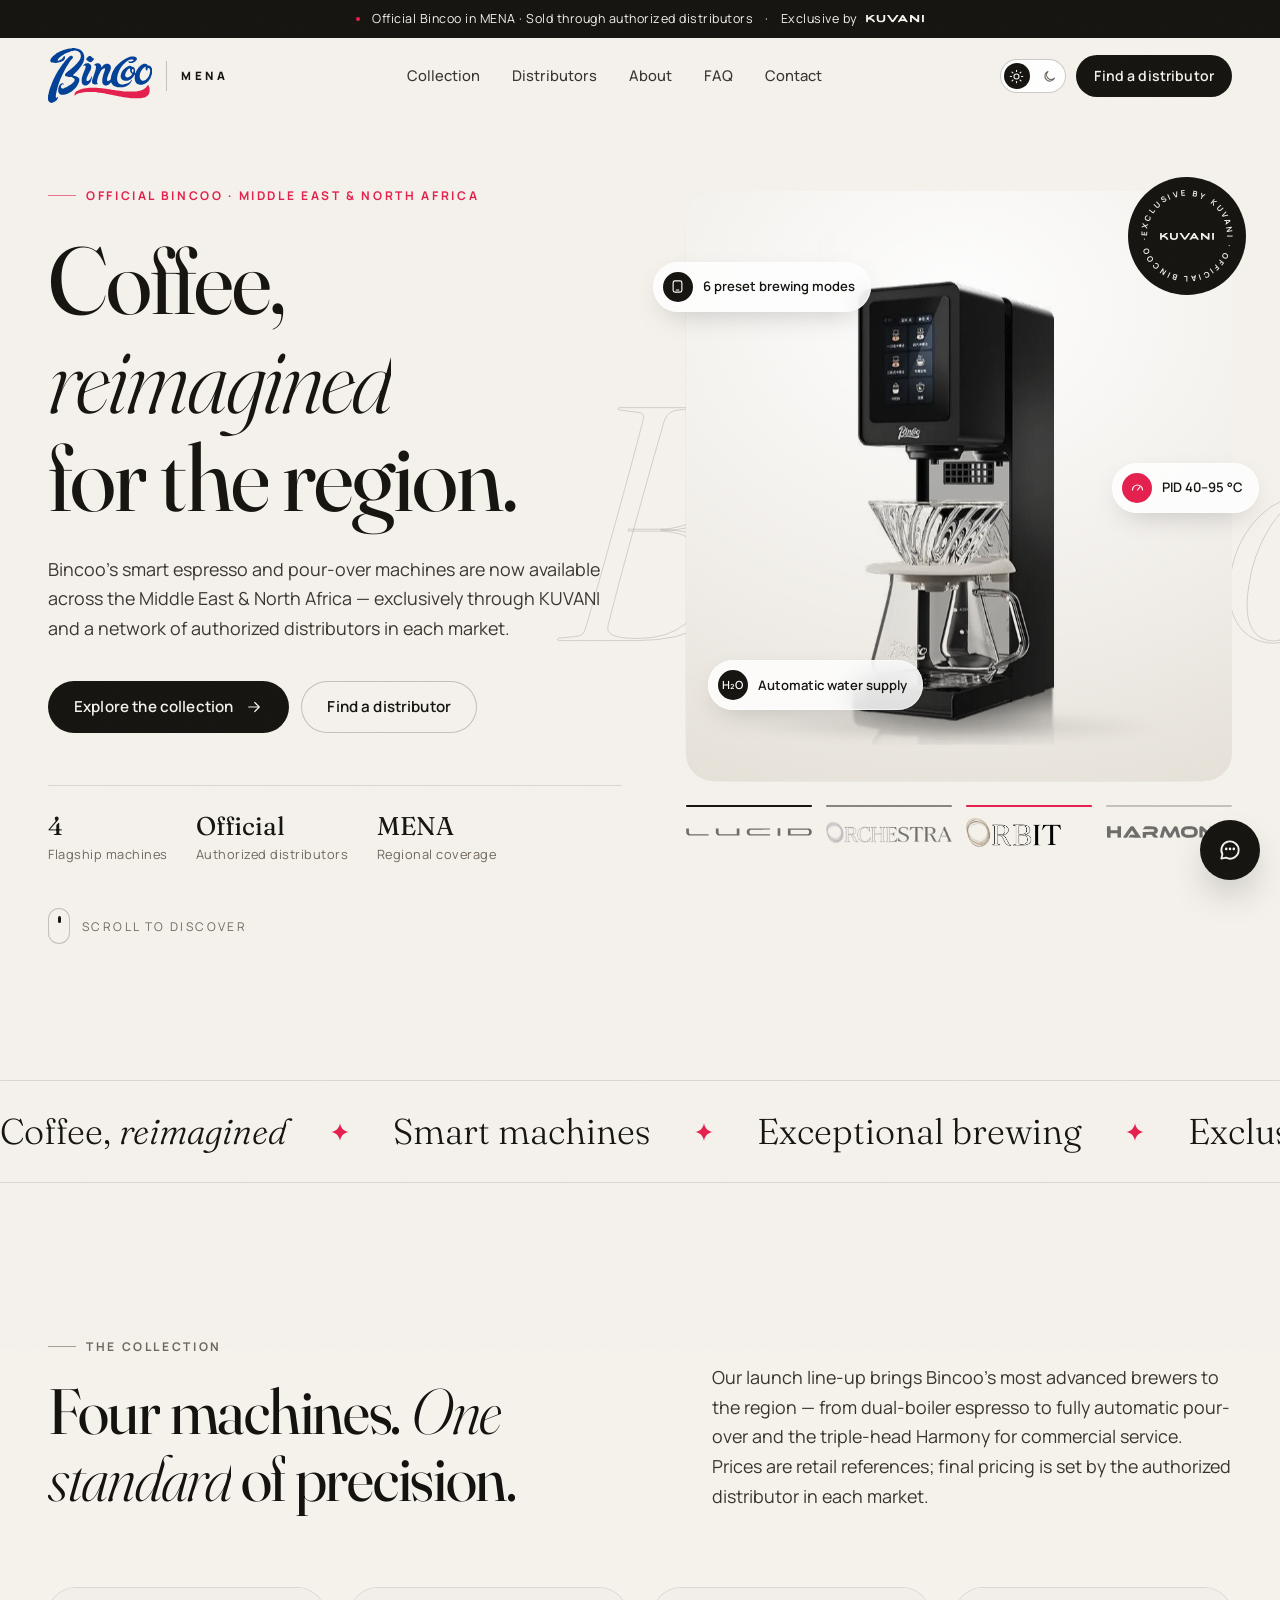
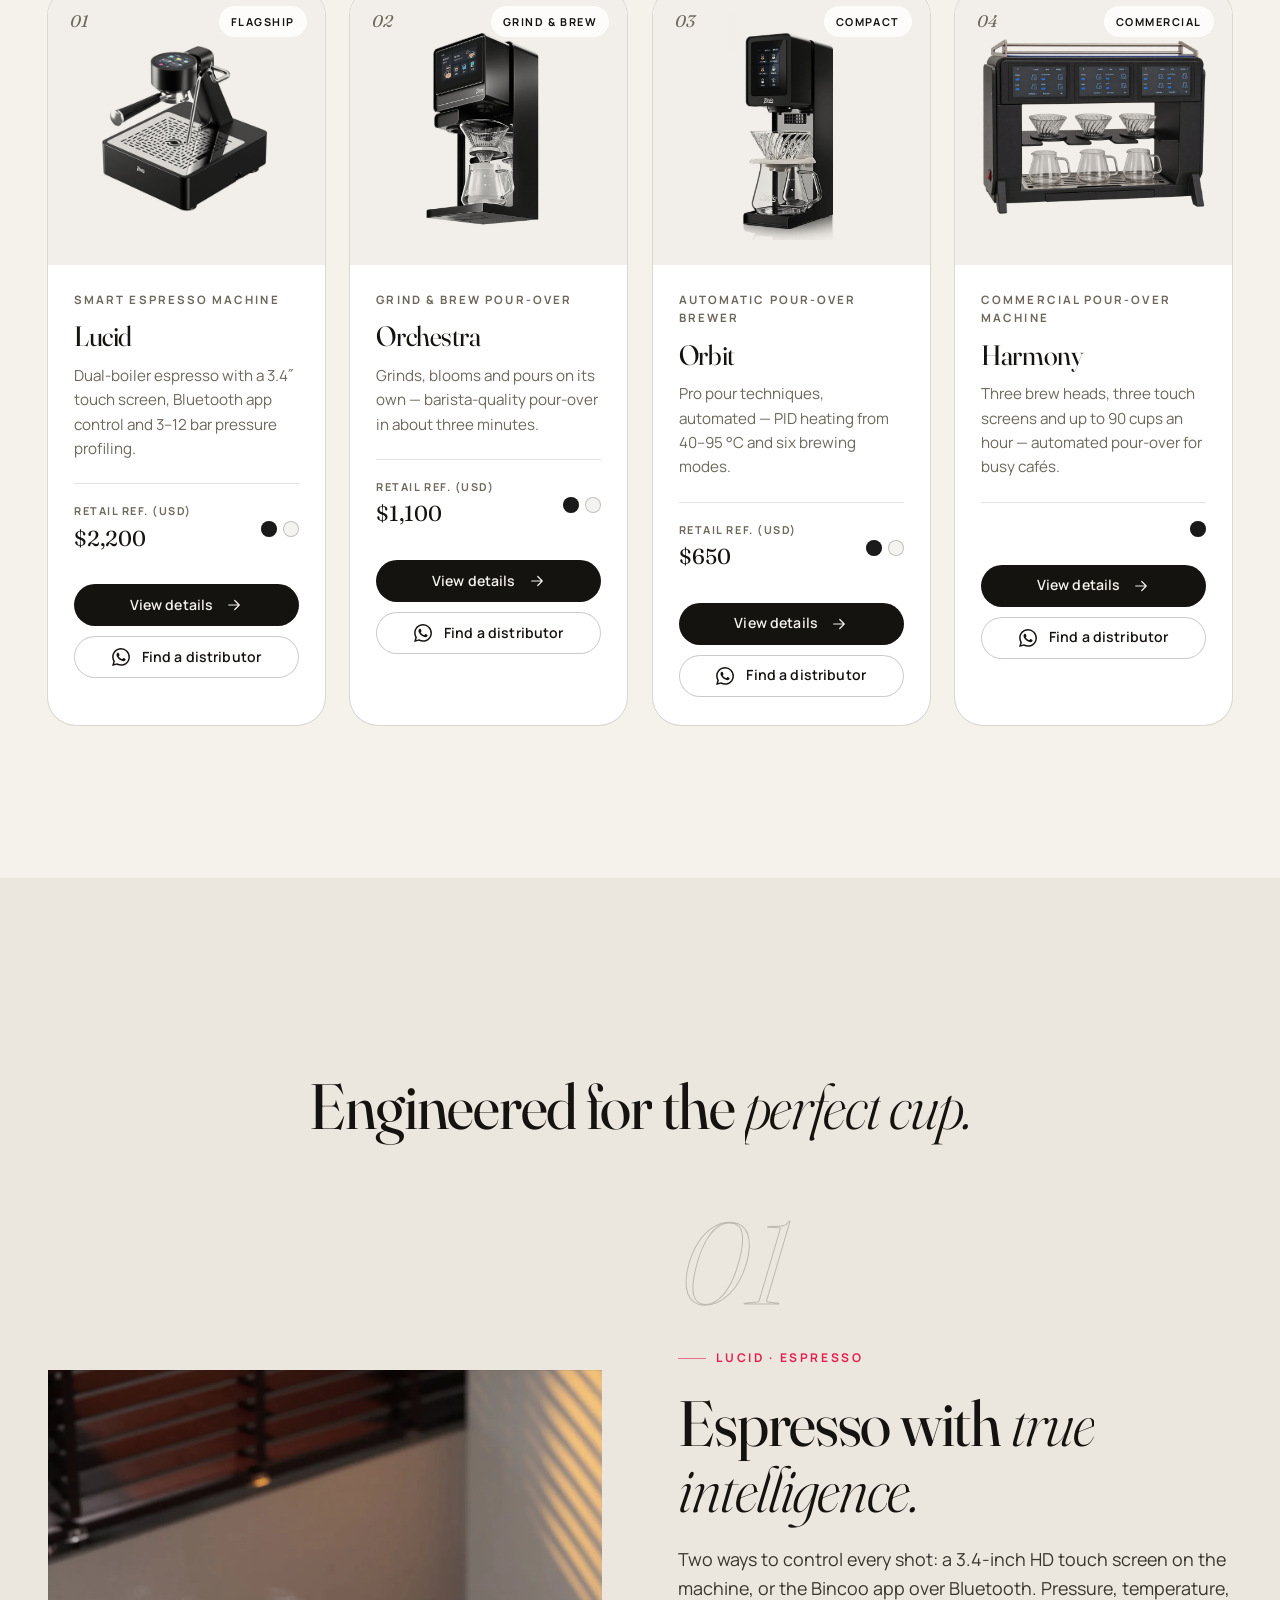
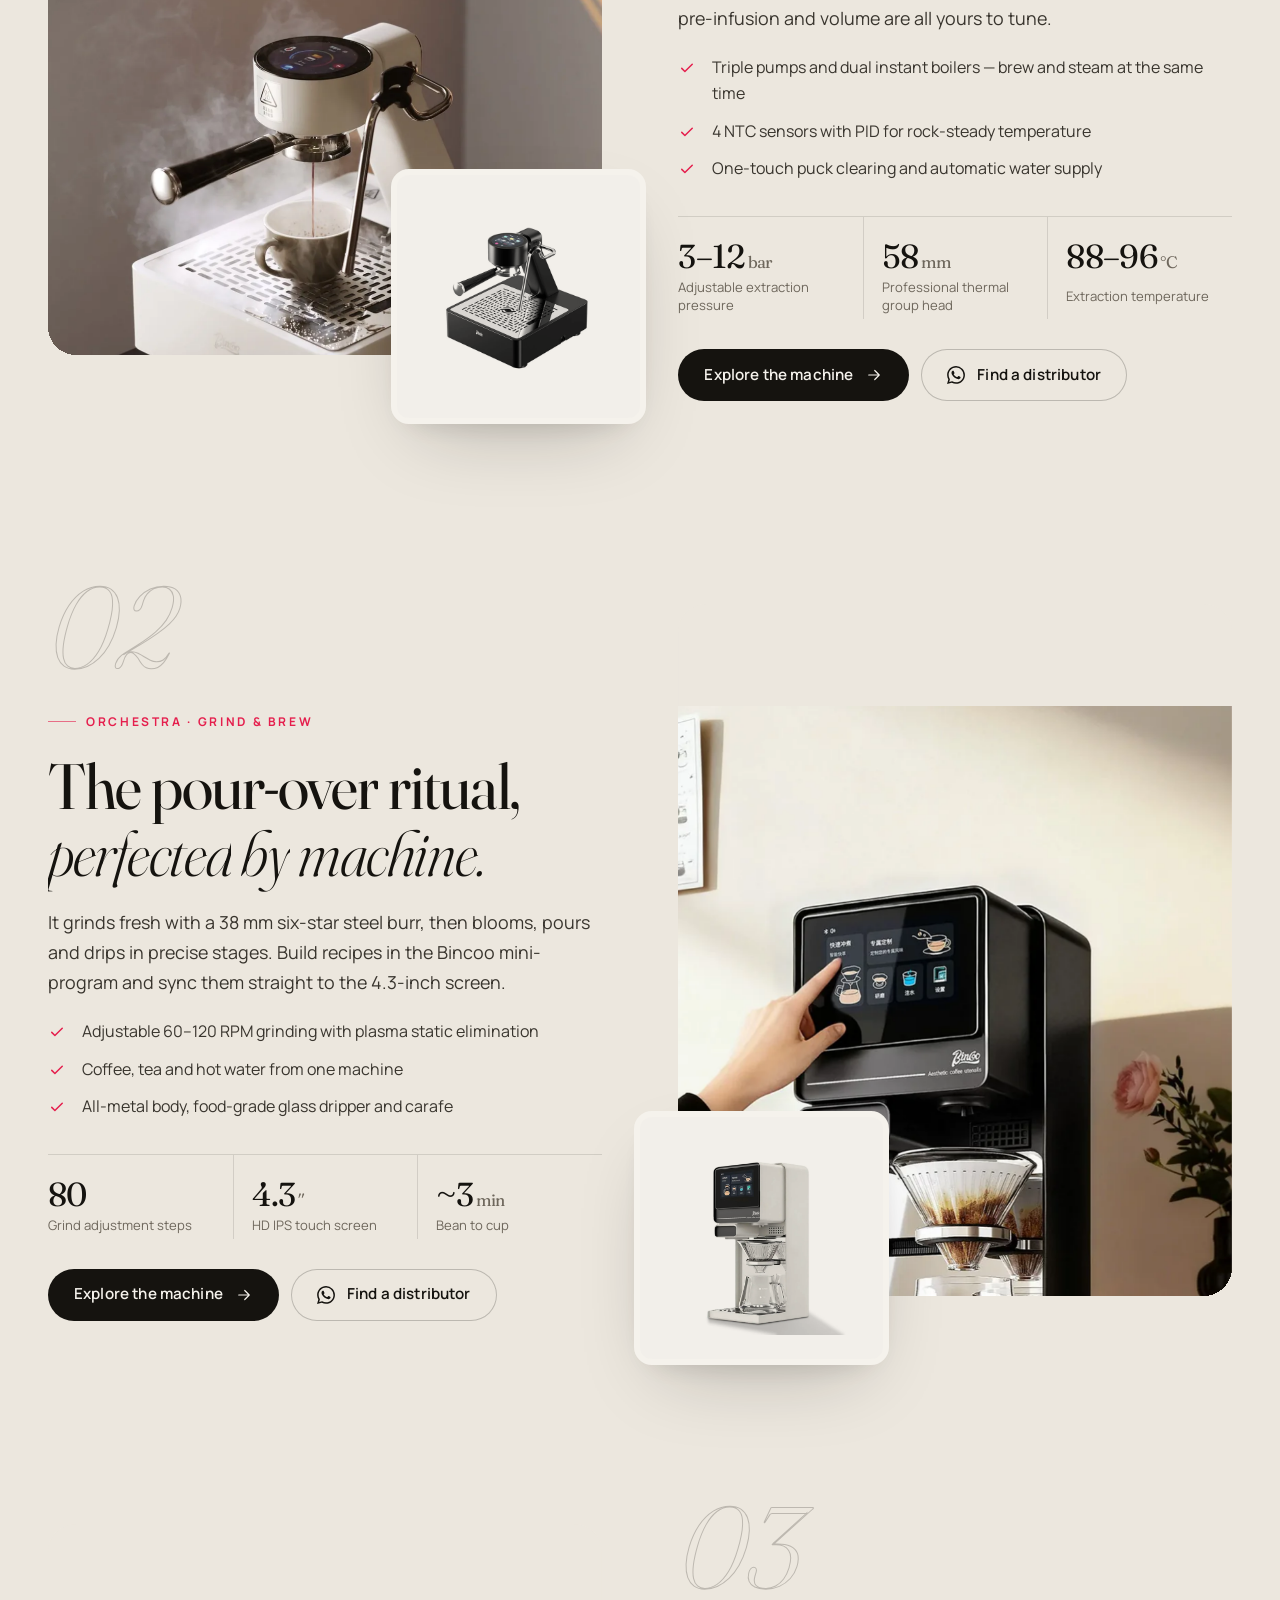
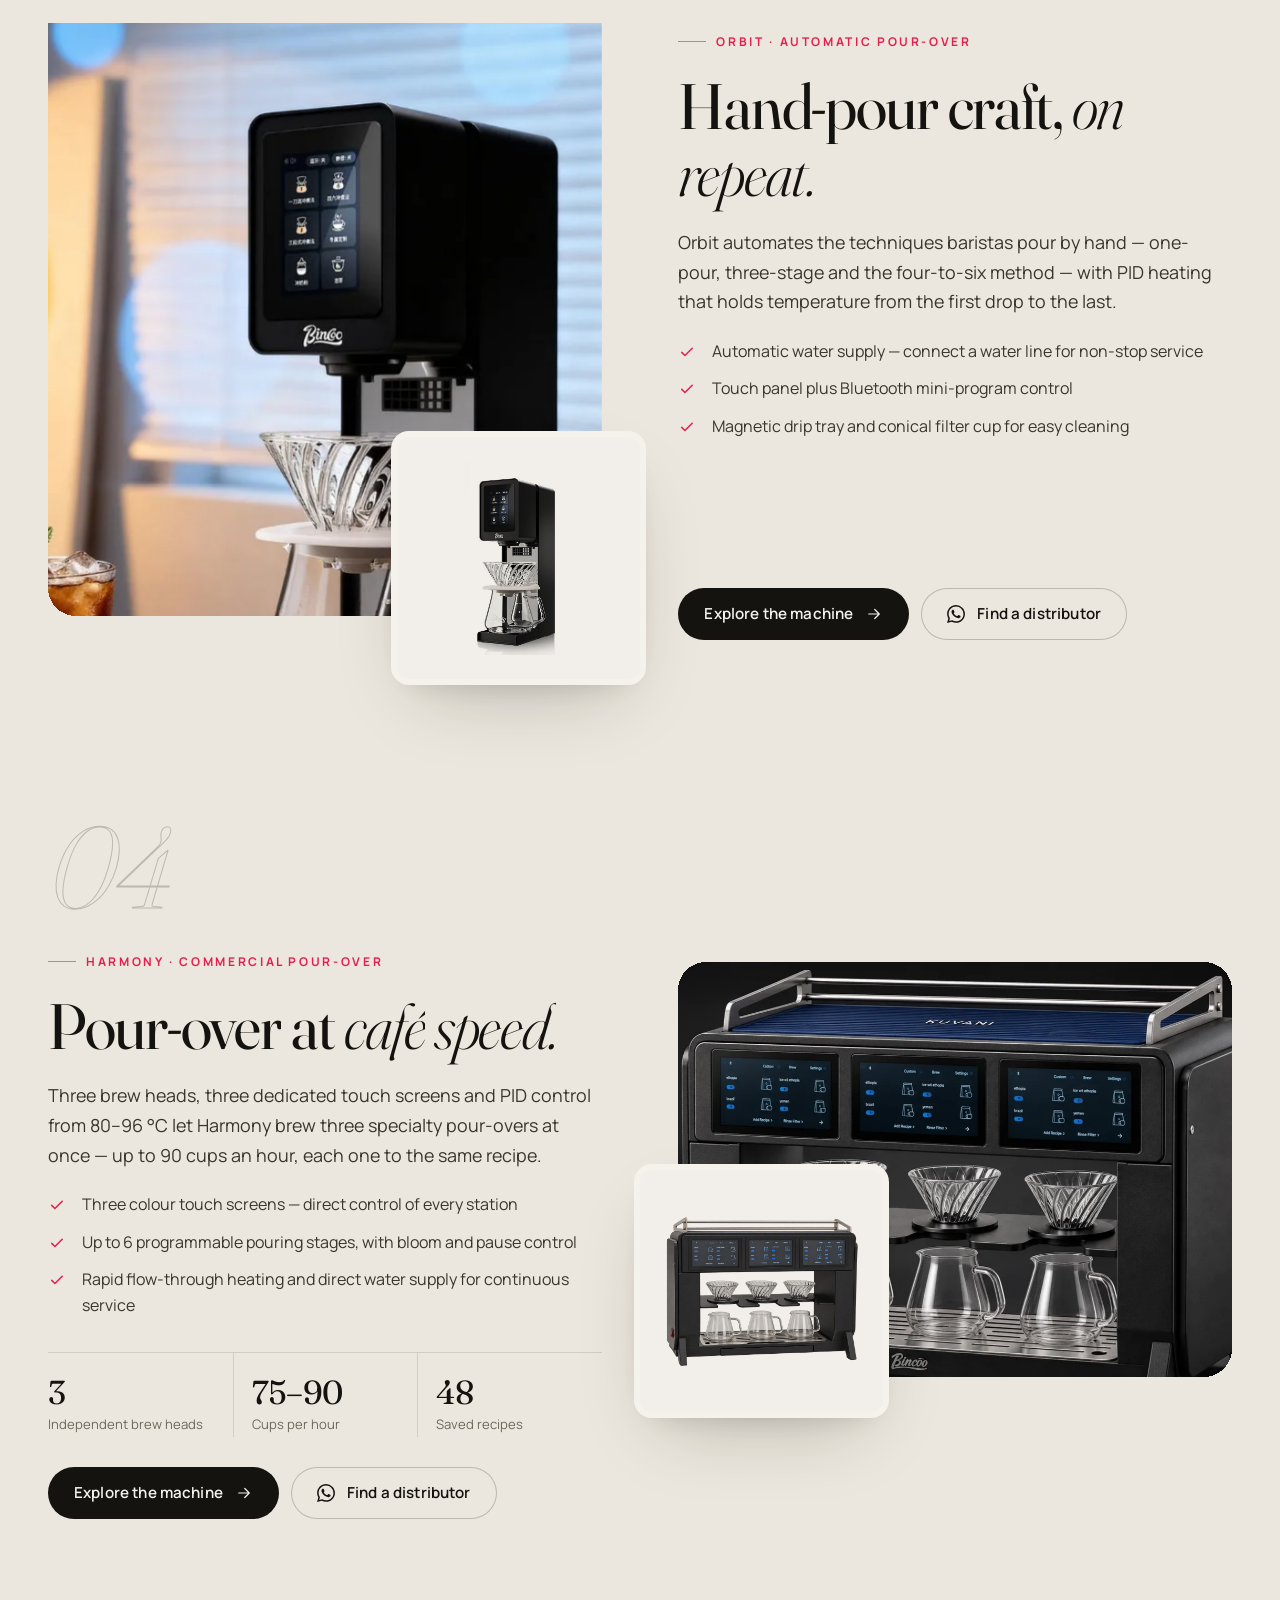
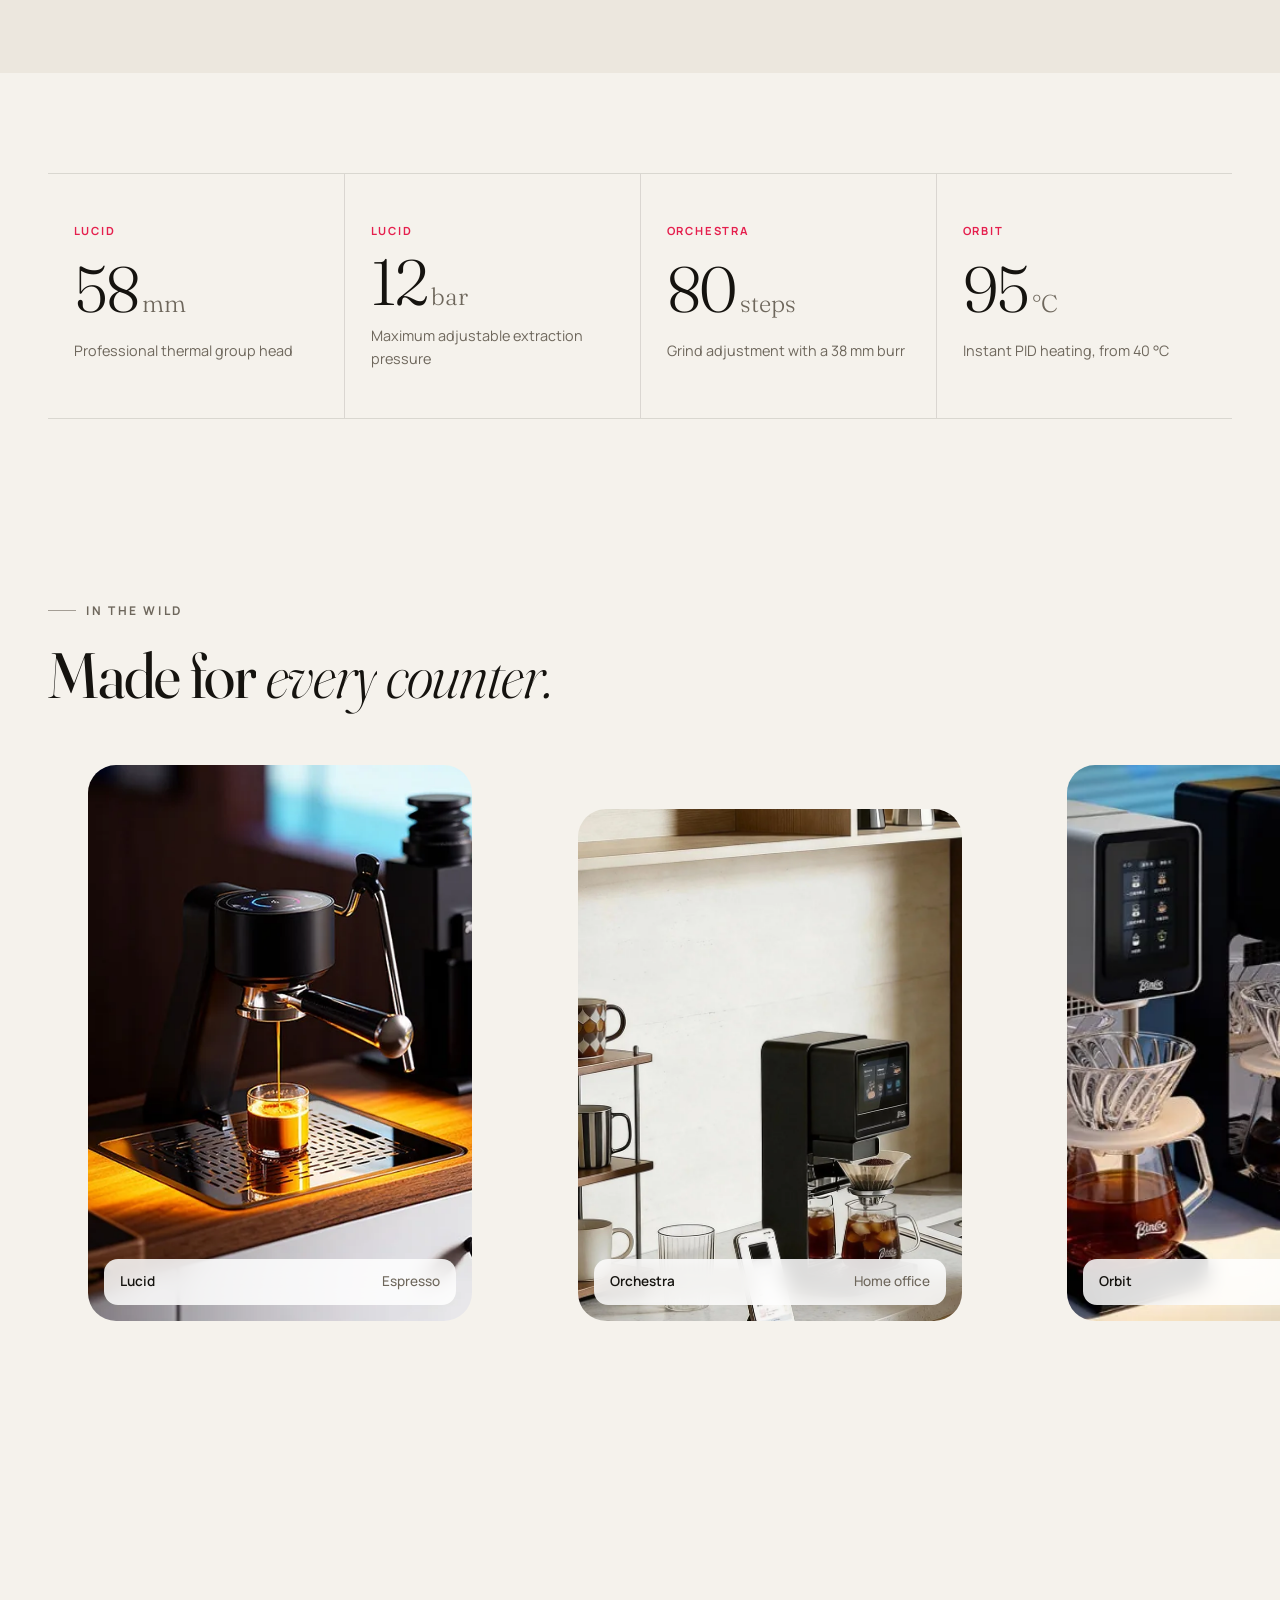
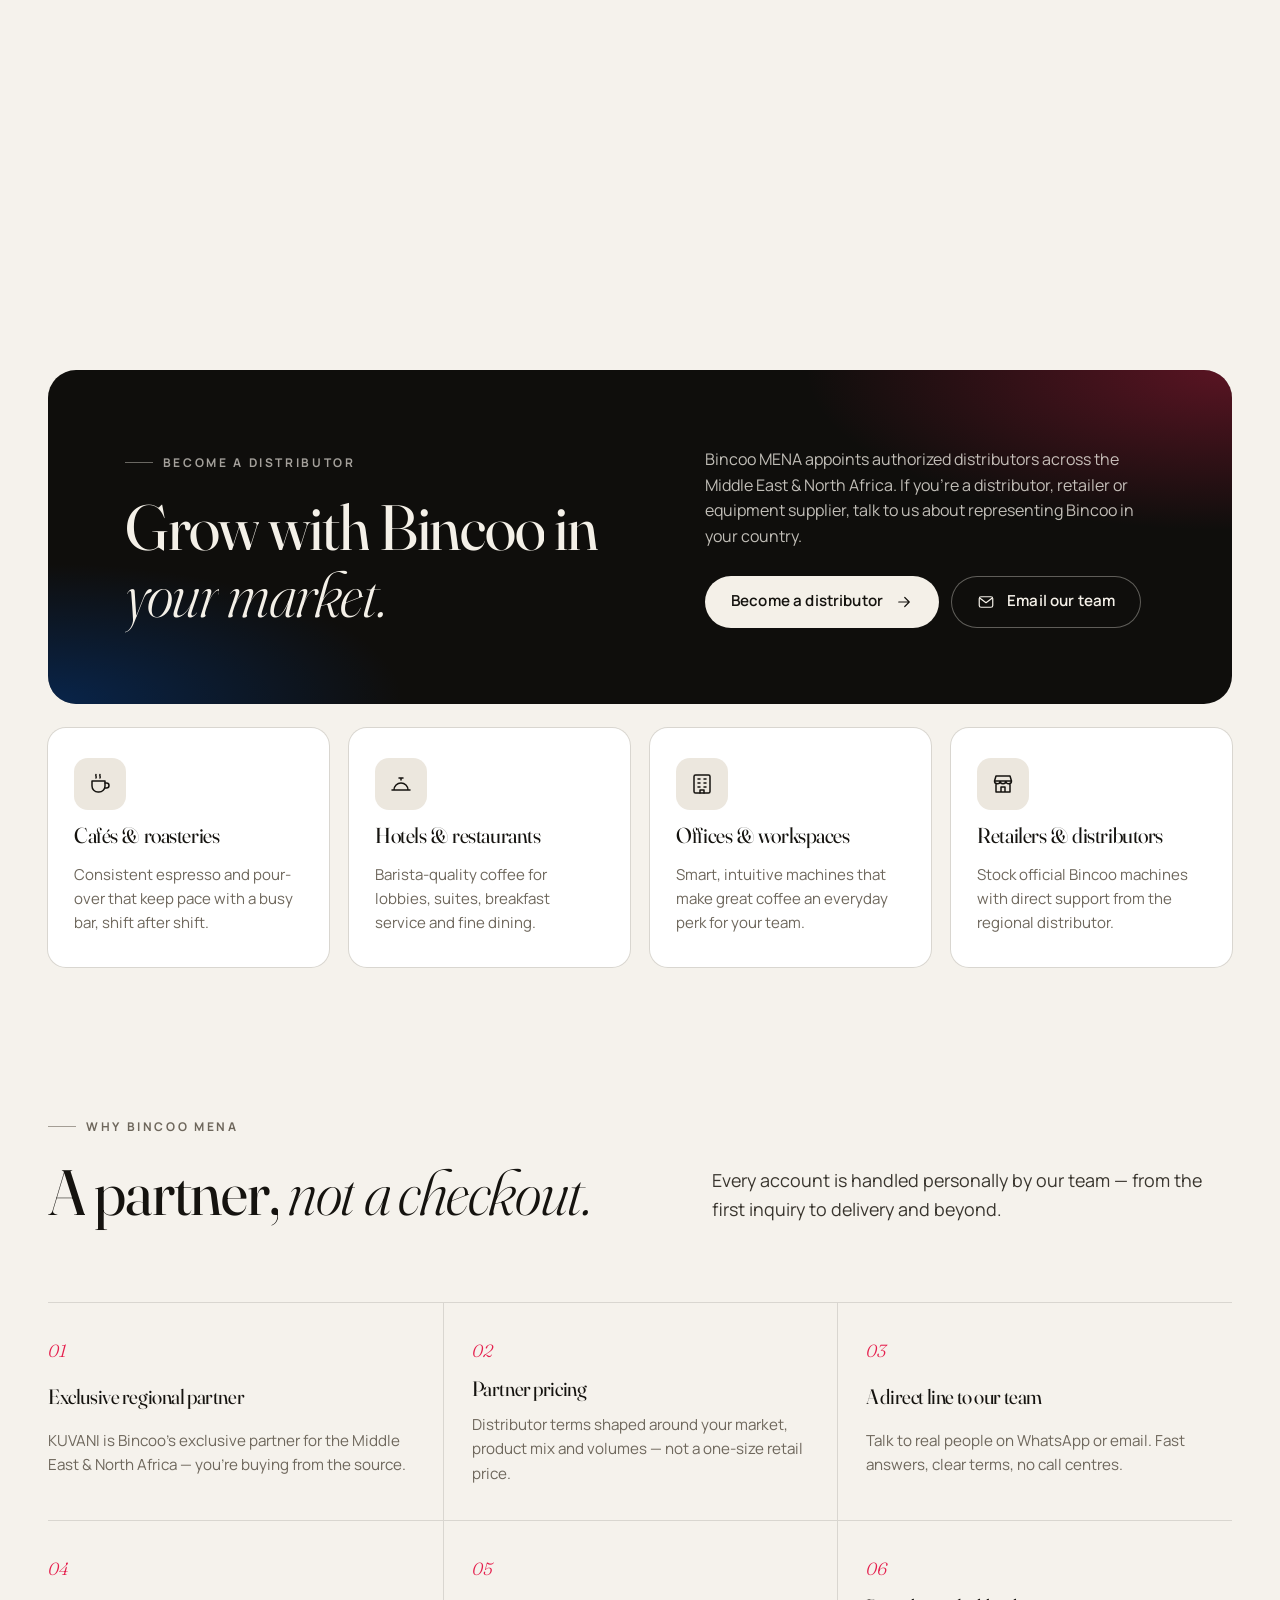
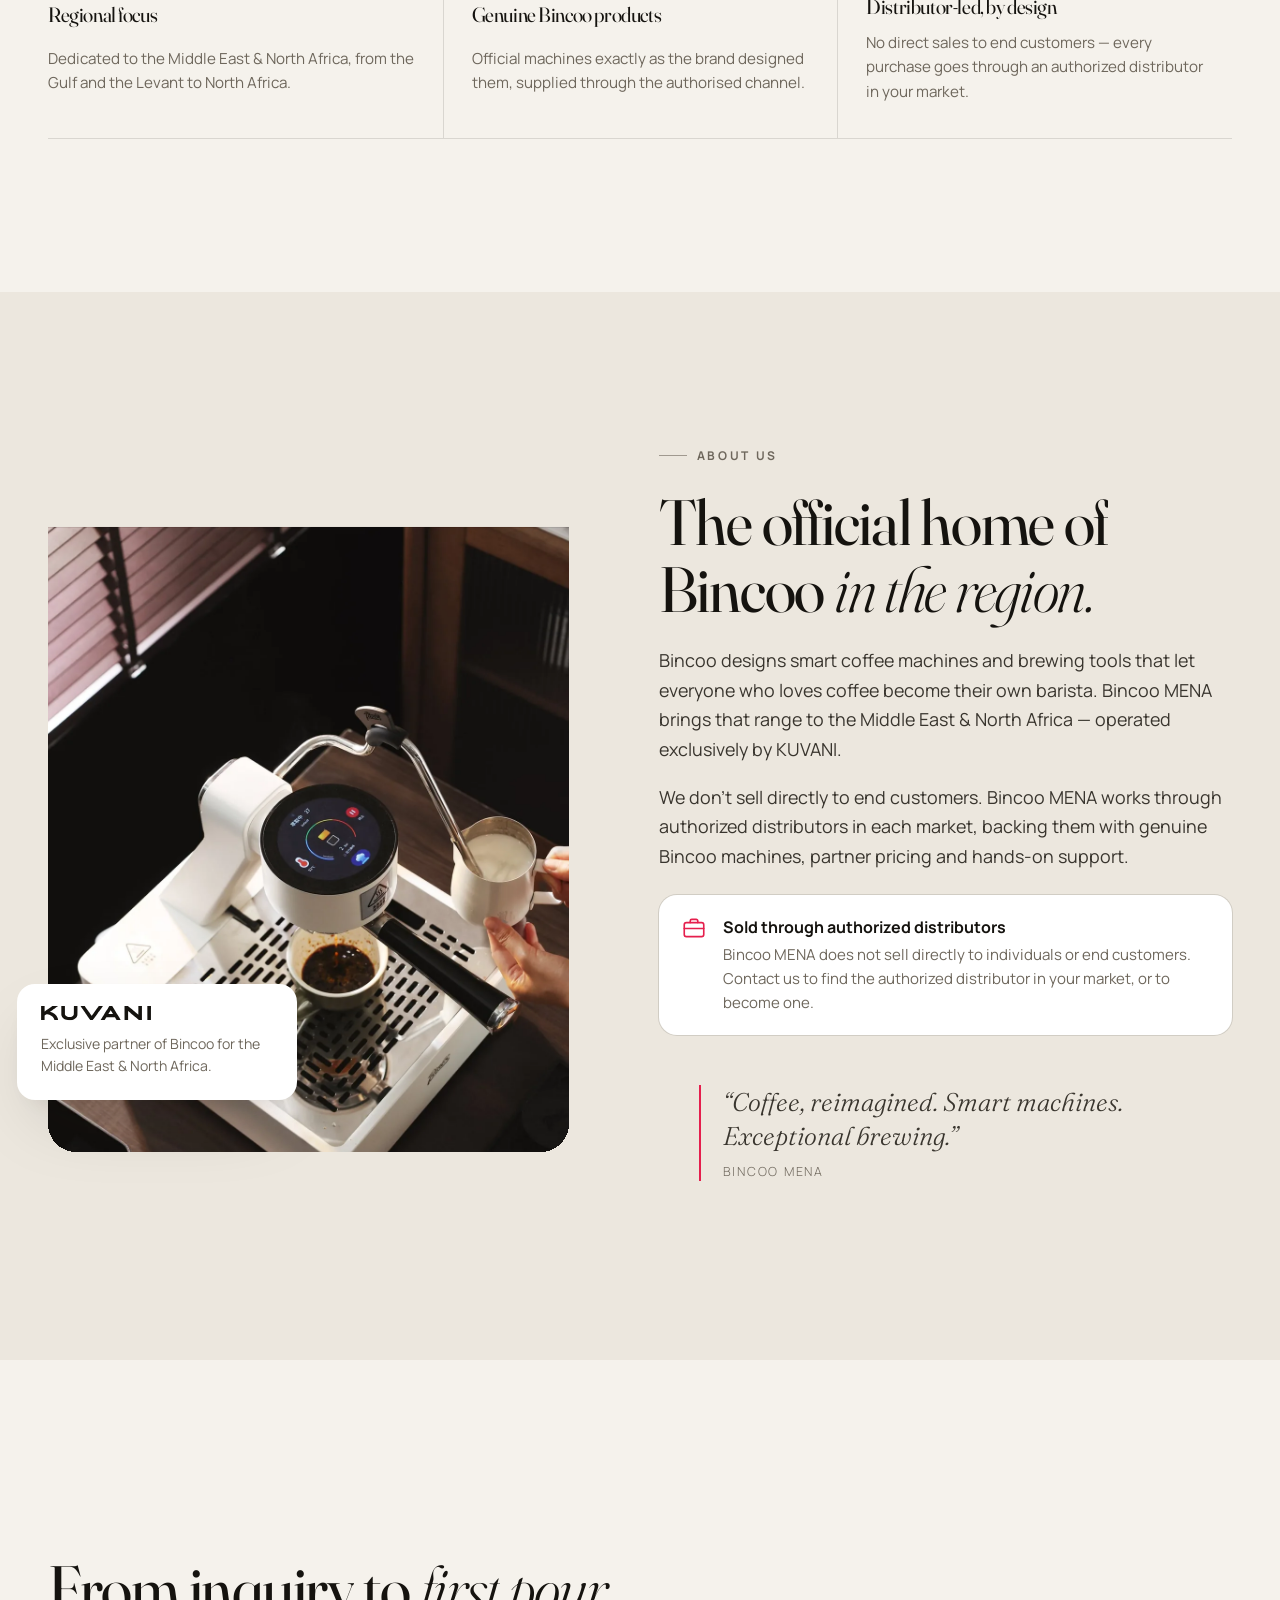
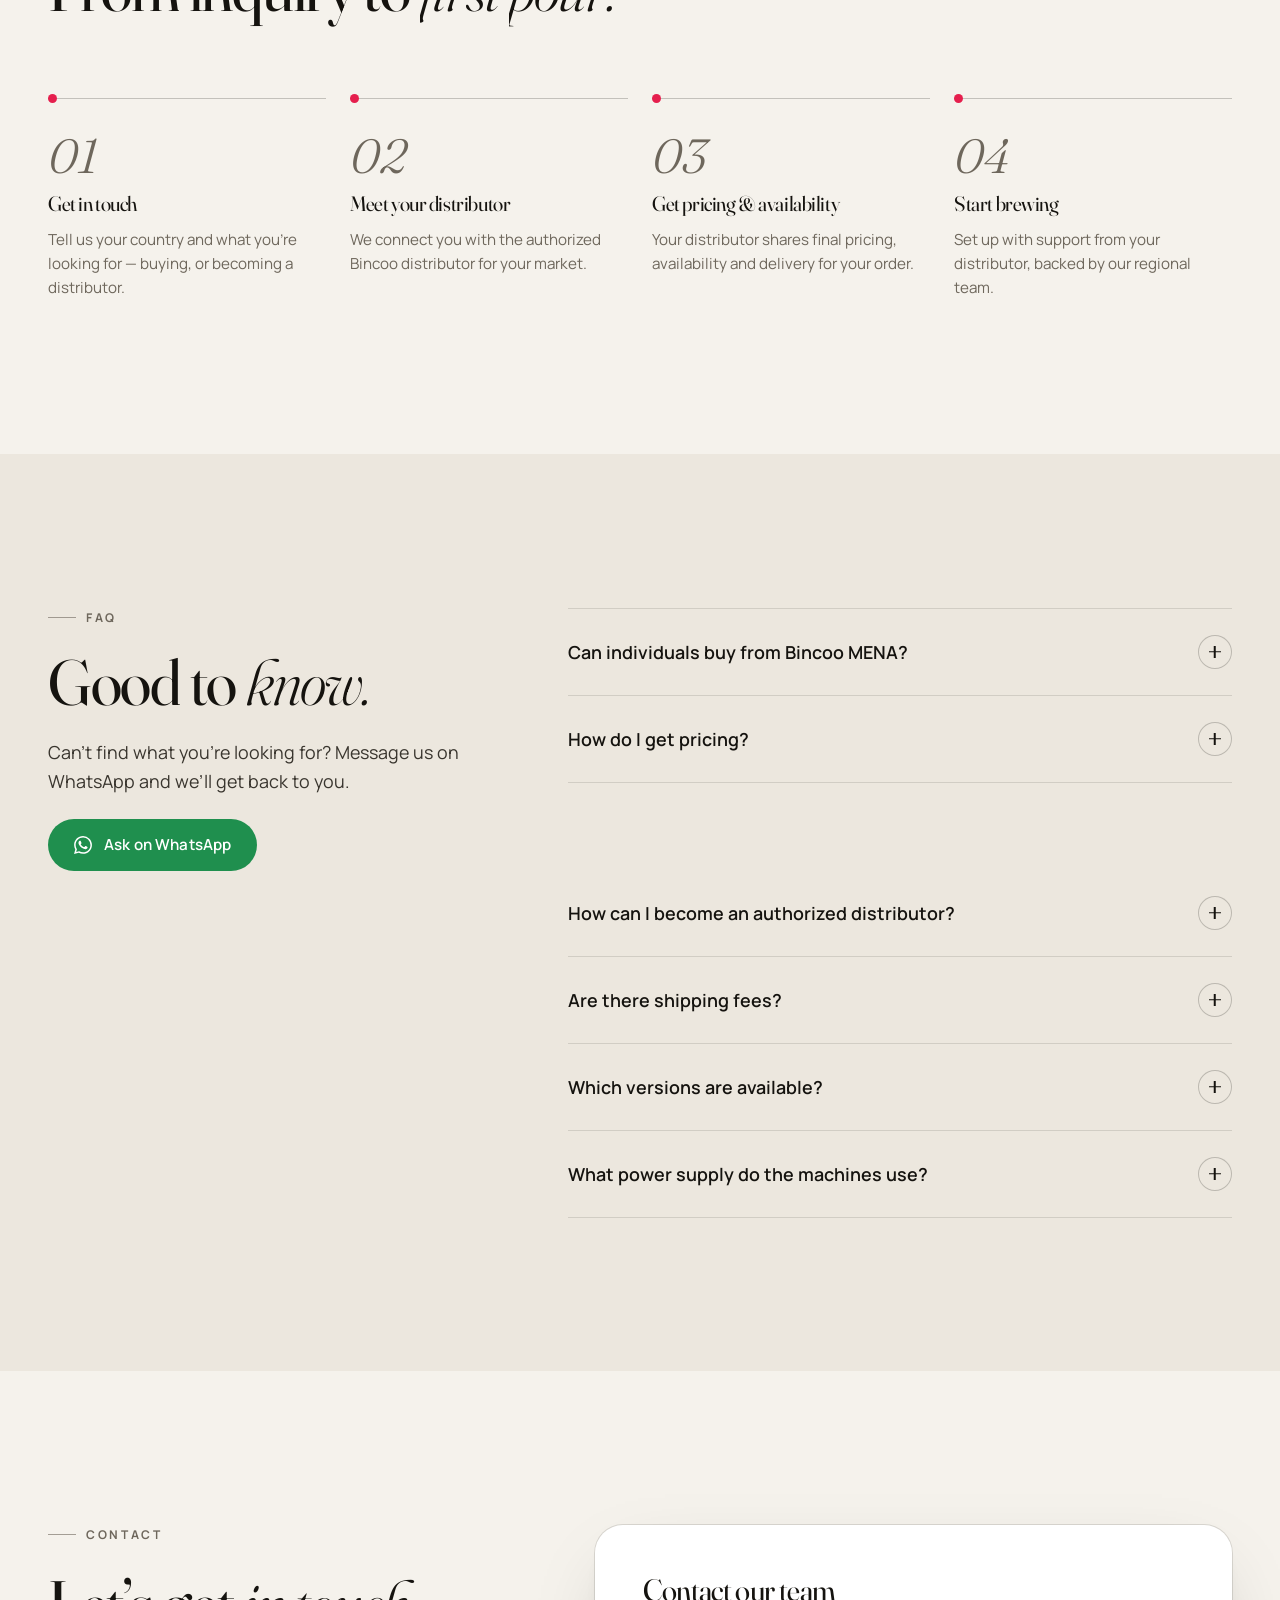
==== commit 4cba0fbc: "Hide Harmony's price; show only its real colour Harmony is priced on request: no price on its card o" ====
--- a/index.html
+++ b/index.html
@@ -22,7 +22,7 @@
   <link rel="preconnect" href="https://fonts.googleapis.com">
   <link rel="preconnect" href="https://fonts.gstatic.com" crossorigin>
   <link rel="stylesheet" href="https://fonts.googleapis.com/css2?family=Fraunces:ital,opsz,wght@0,9..144,300..600;1,9..144,300..500&family=Manrope:wght@400;500;600;700;800&display=swap">
-  <link rel="stylesheet" href="assets/css/style.css?v=19">
+  <link rel="stylesheet" href="assets/css/style.css?v=20">
   <script type="application/ld+json">{"@context": "https://schema.org", "@type": "Organization", "name": "Bincoo MENA", "url": "https://bincoo-mena.com/", "logo": "https://bincoo-mena.com/assets/img/brand/bincoo-color.svg", "email": "bincoo@kuvani.com", "telephone": "+974 7051 0002", "description": "Official Bincoo distributor for the Middle East & North Africa, exclusive by KUVANI. Sold through authorized distributors.", "sameAs": ["https://www.instagram.com/bincoo.mena/"], "areaServed": "Middle East and North Africa", "parentOrganization": {"@type": "Organization", "name": "KUVANI"}}</script>
 </head>
 <body id="top">
@@ -199,8 +199,8 @@
           <h3 class="p-card__name">Harmony</h3>
           <p class="p-card__desc">Three brew heads, three touch screens and up to 90 cups an hour &mdash; automated pour-over for busy caf&eacute;s.</p>
           <div class="p-card__foot">
-            <div class="price"><small>Retail ref. (USD)</small><strong>$9,950</strong></div>
-            <div class="swatches" aria-label="Available in black and white"><span class="swatch swatch--black"></span><span class="swatch swatch--white"></span></div>
+            <div></div>
+            <div class="swatches" aria-label="Available in black"><span class="swatch swatch--black"></span></div>
           </div>
           <div class="p-card__actions">
             <a class="btn btn--sm" href="products/harmony.html">View details <svg class="arrow" viewBox="0 0 24 24" fill="none" stroke="currentColor" stroke-width="1.6" stroke-linecap="round" stroke-linejoin="round" aria-hidden="true"><path d="M5 12h14M13 6l6 6-6 6"/></svg></a>
@@ -475,7 +475,7 @@
     <div class="footer__giant" aria-hidden="true">Bincoo MENA</div>
   </footer>
 
-  <script src="assets/js/main.js?v=19" defer></script>
-  <script src="assets/js/chat.js?v=19" defer></script>
+  <script src="assets/js/main.js?v=20" defer></script>
+  <script src="assets/js/chat.js?v=20" defer></script>
 </body>
 </html>
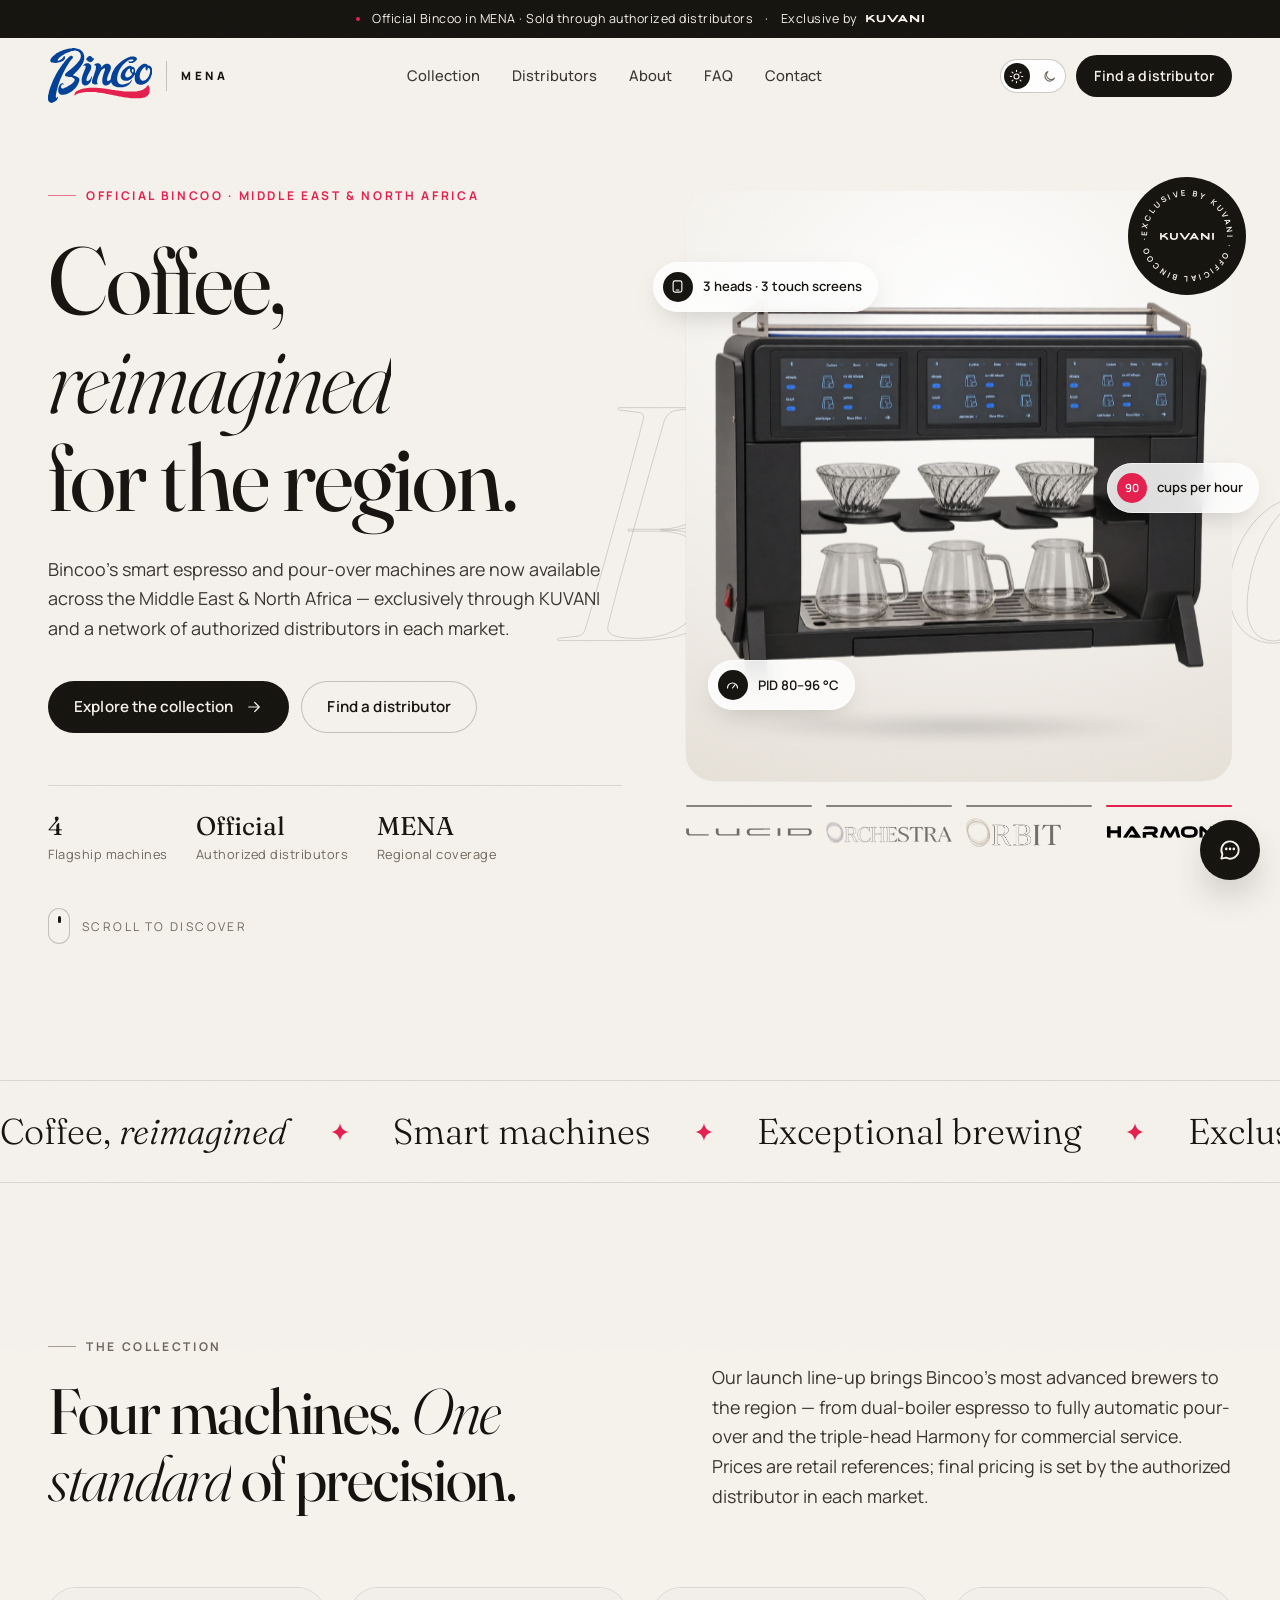
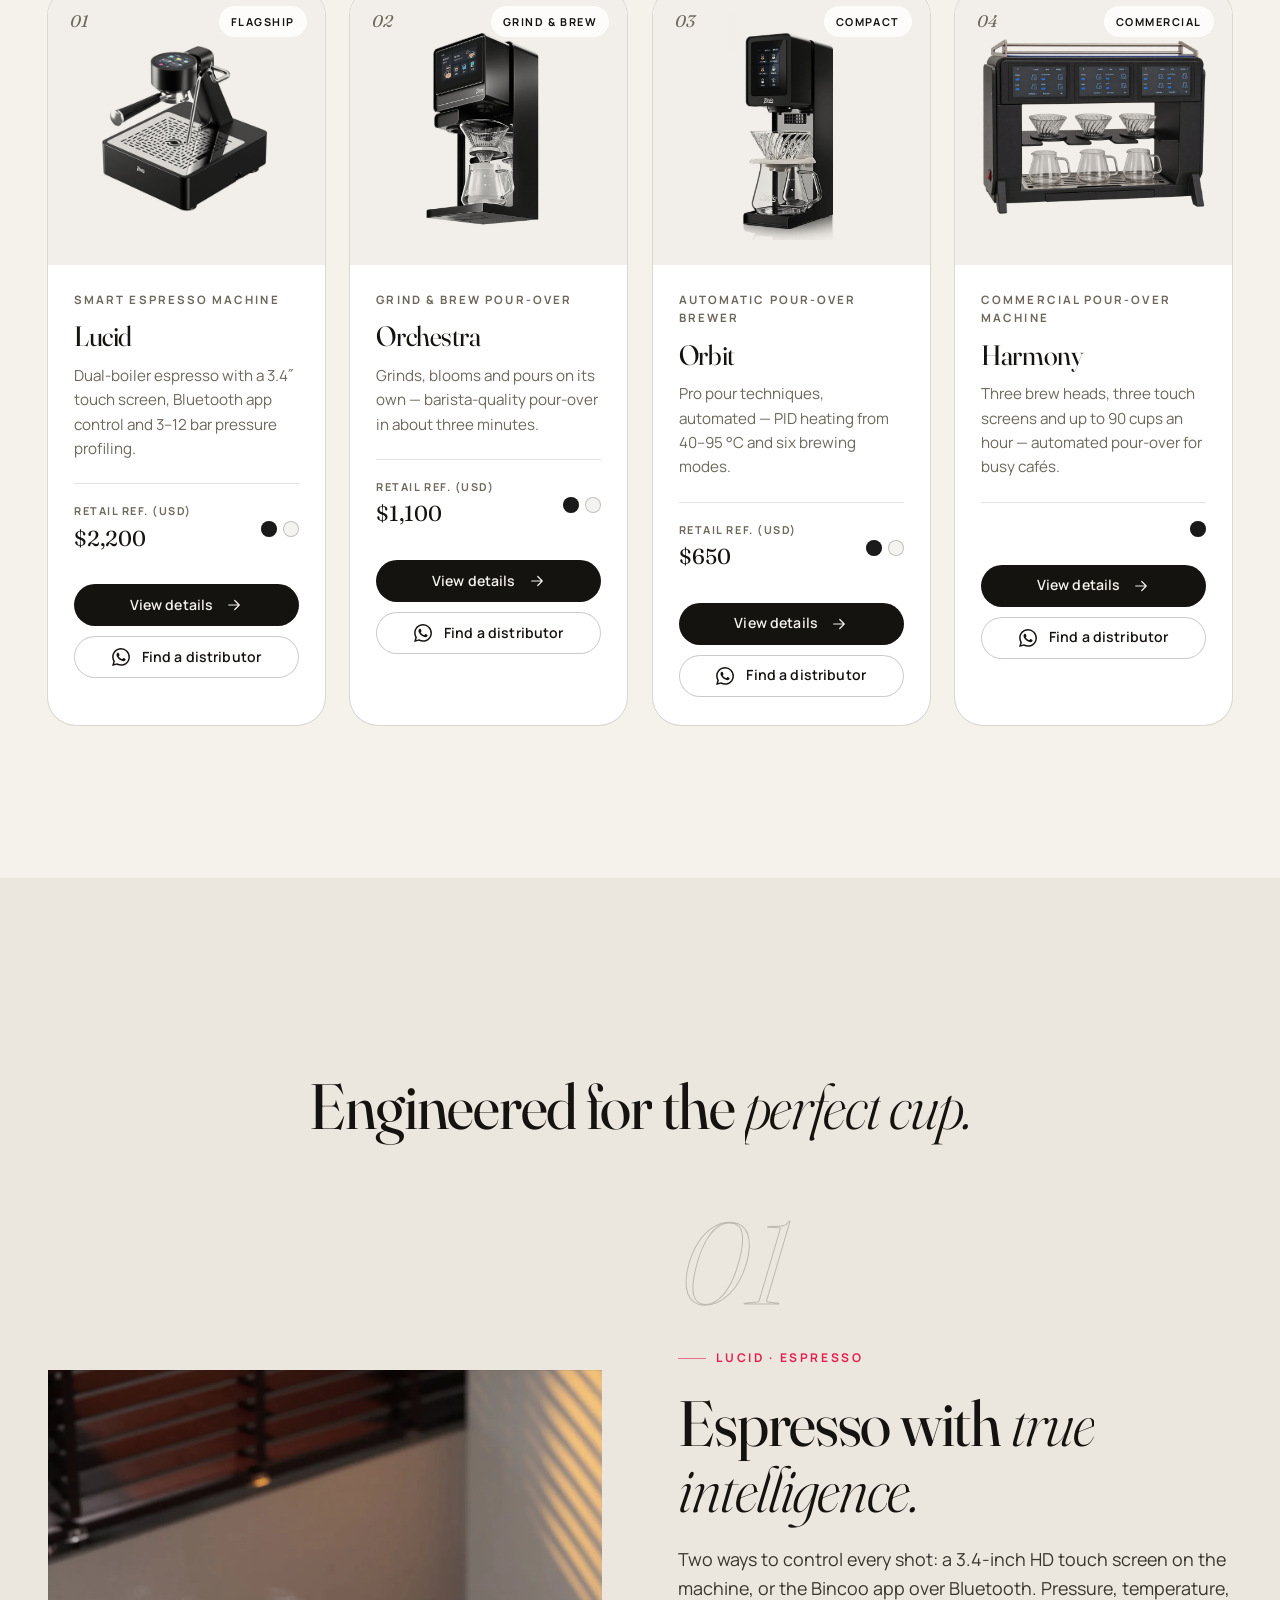
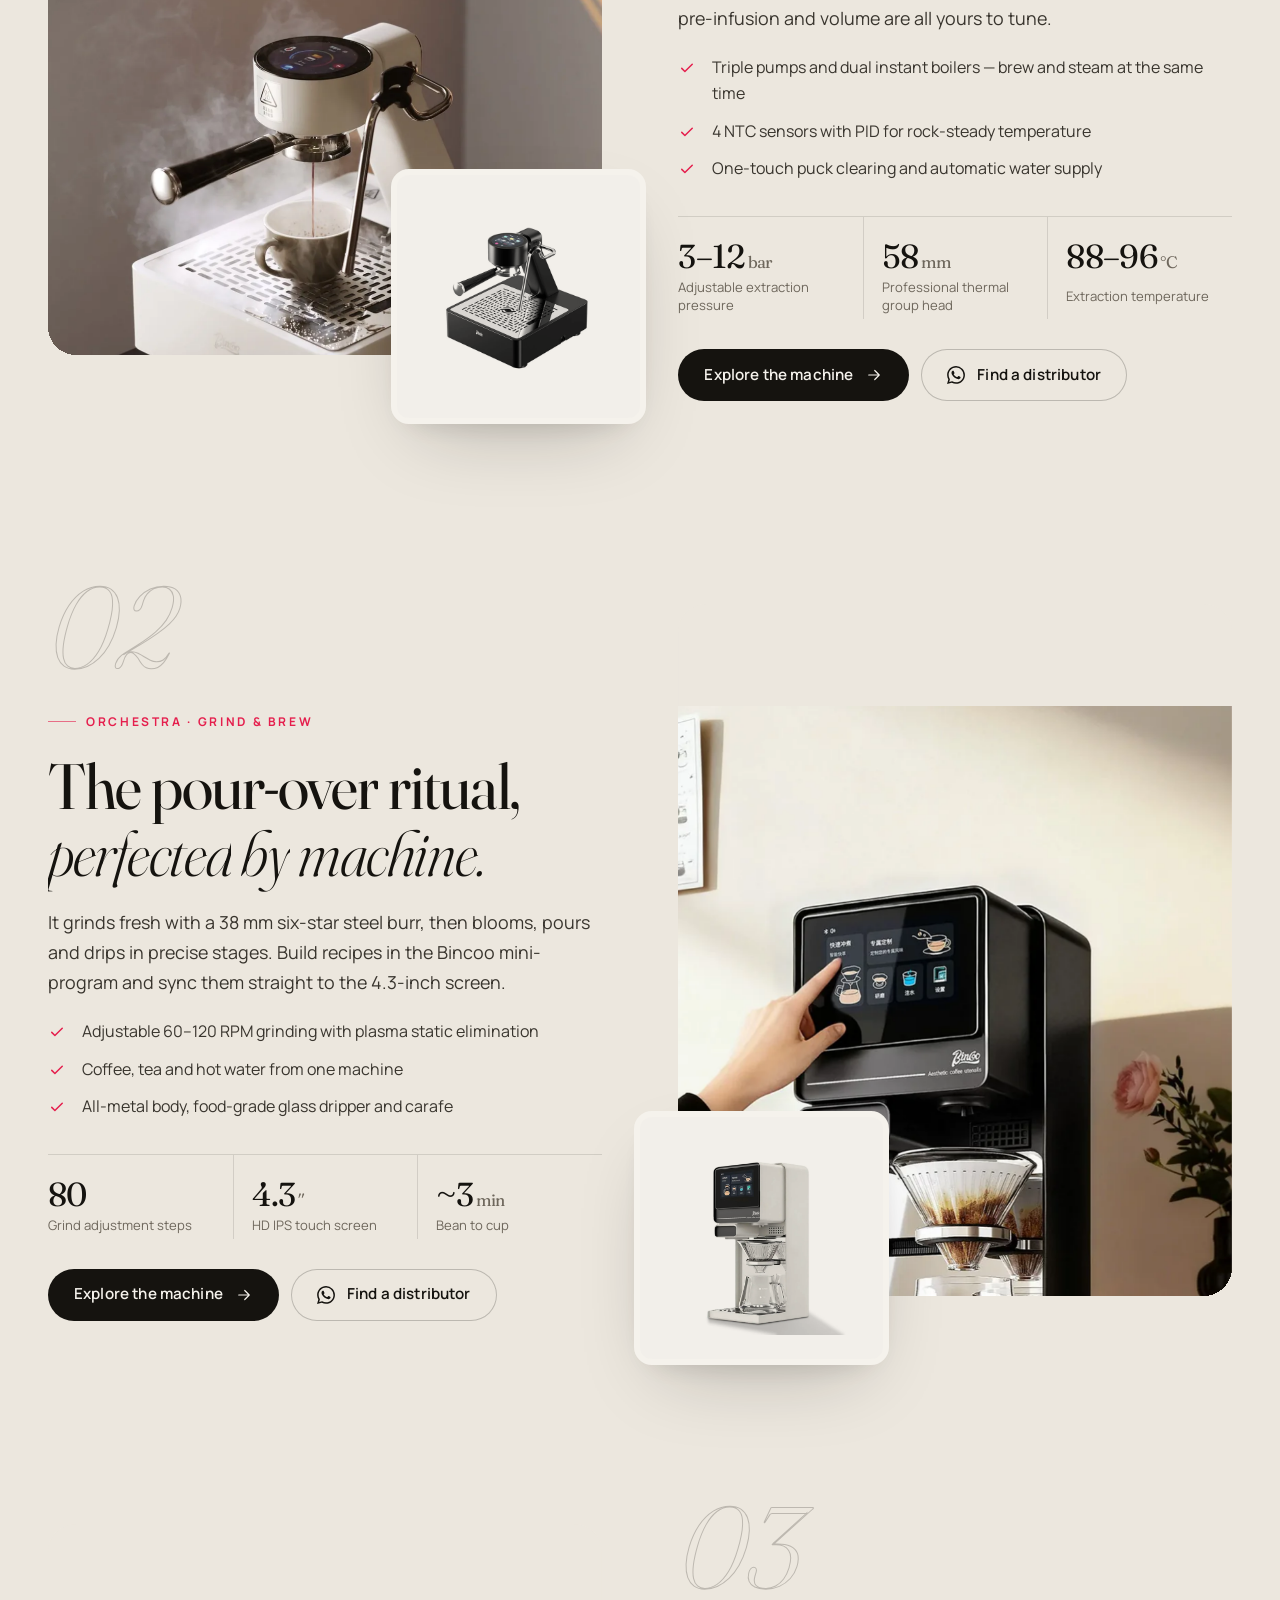
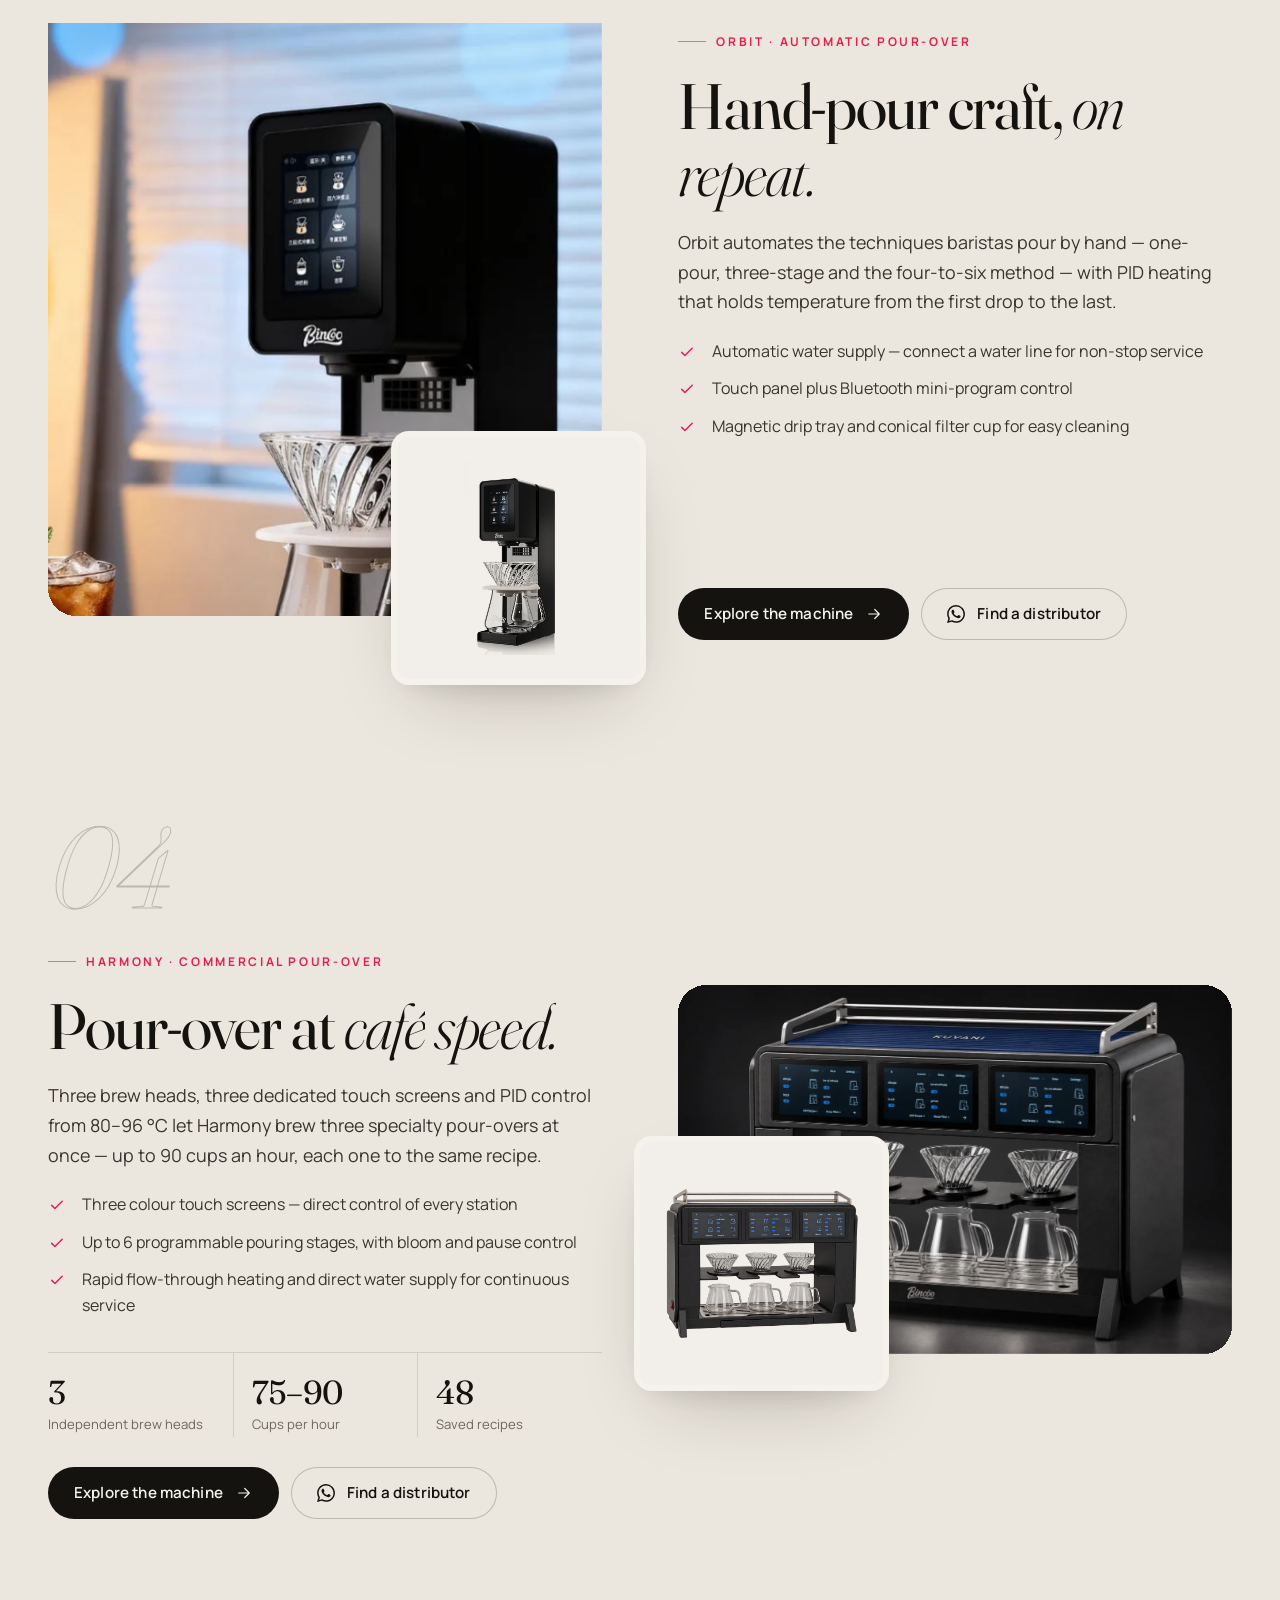
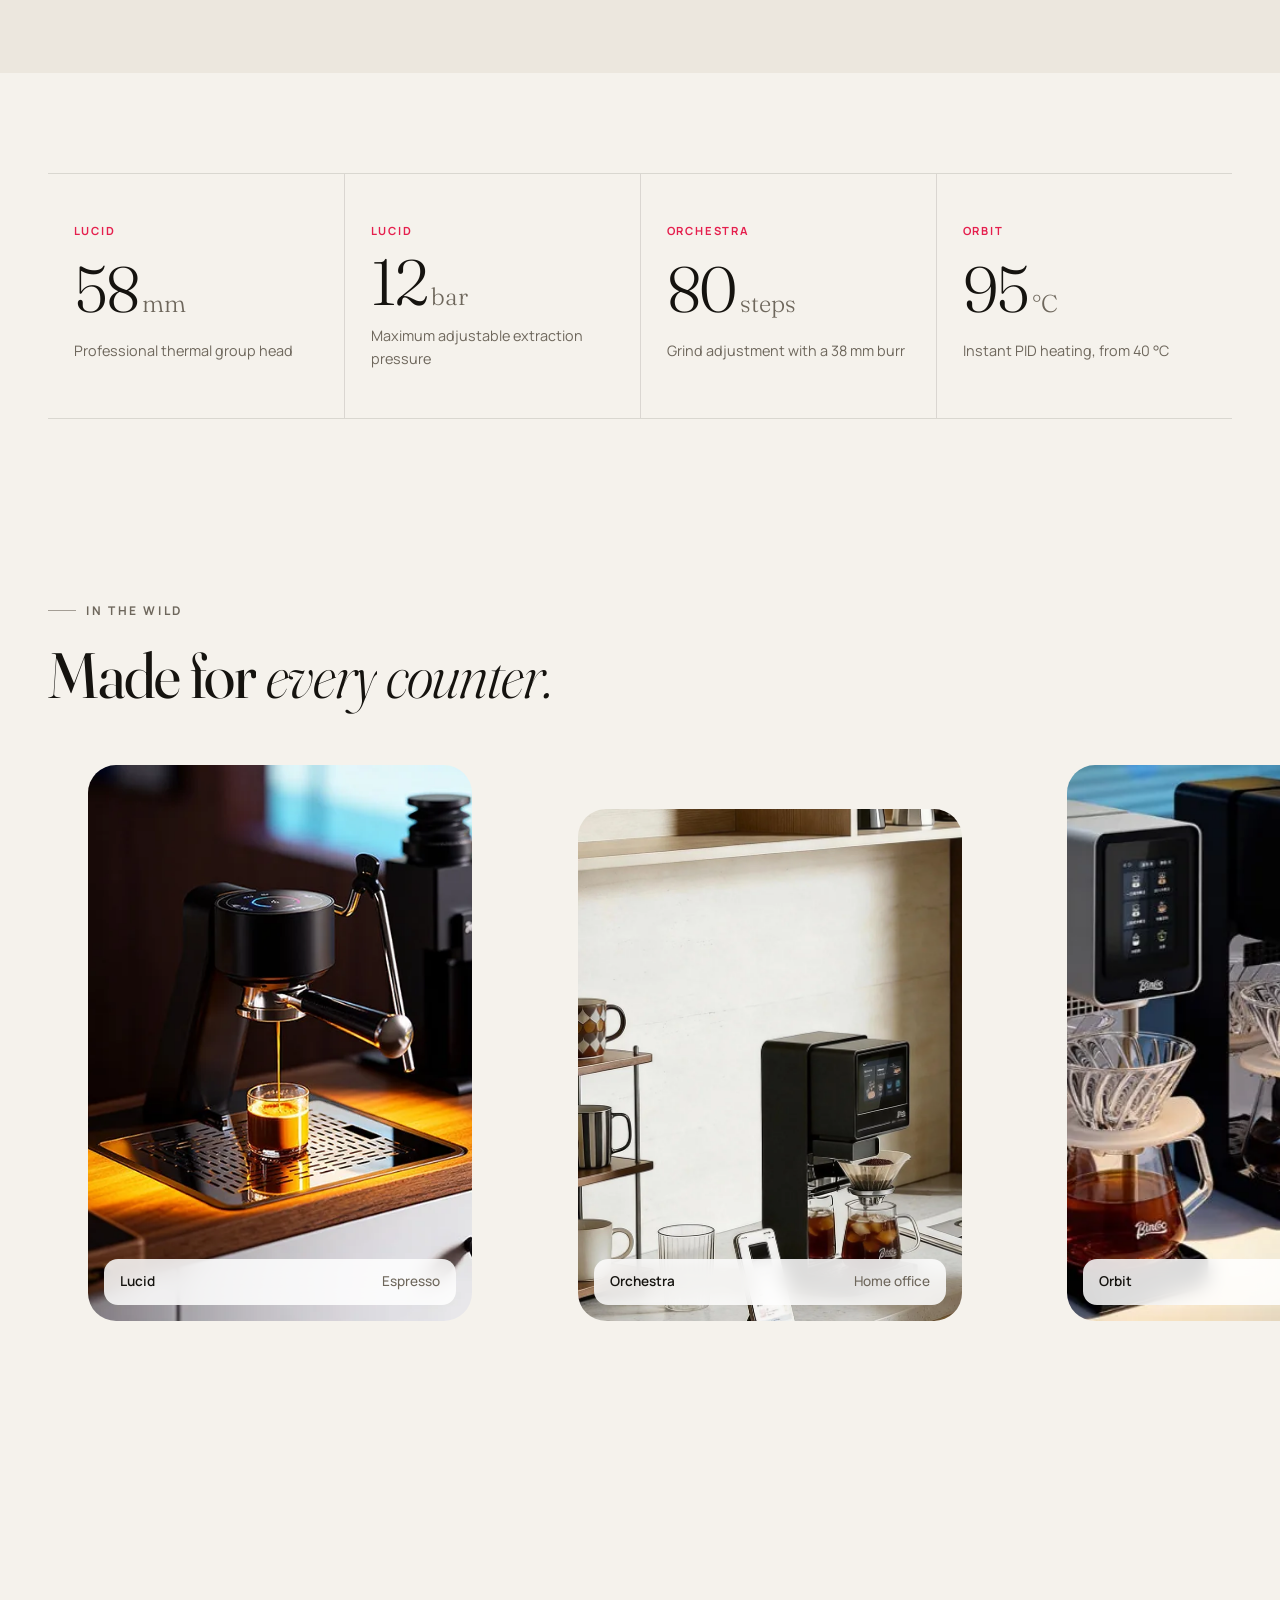
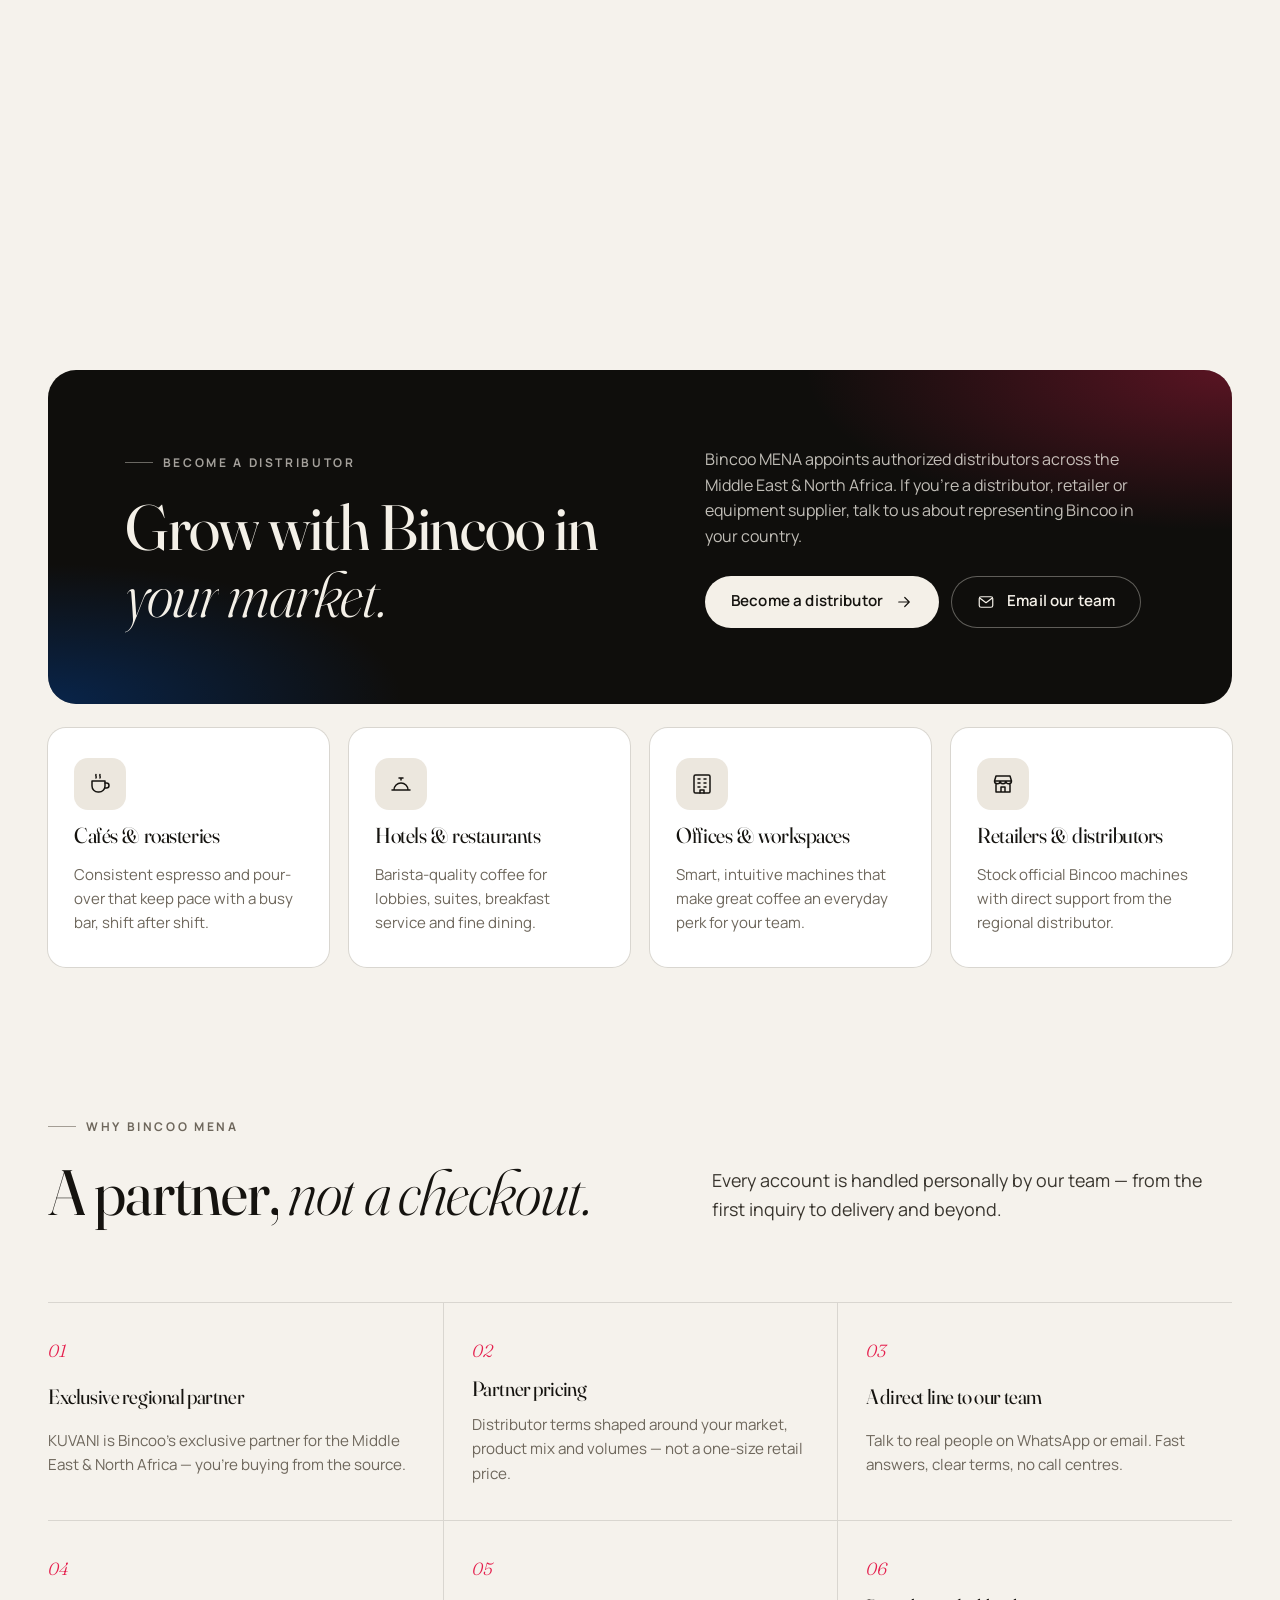
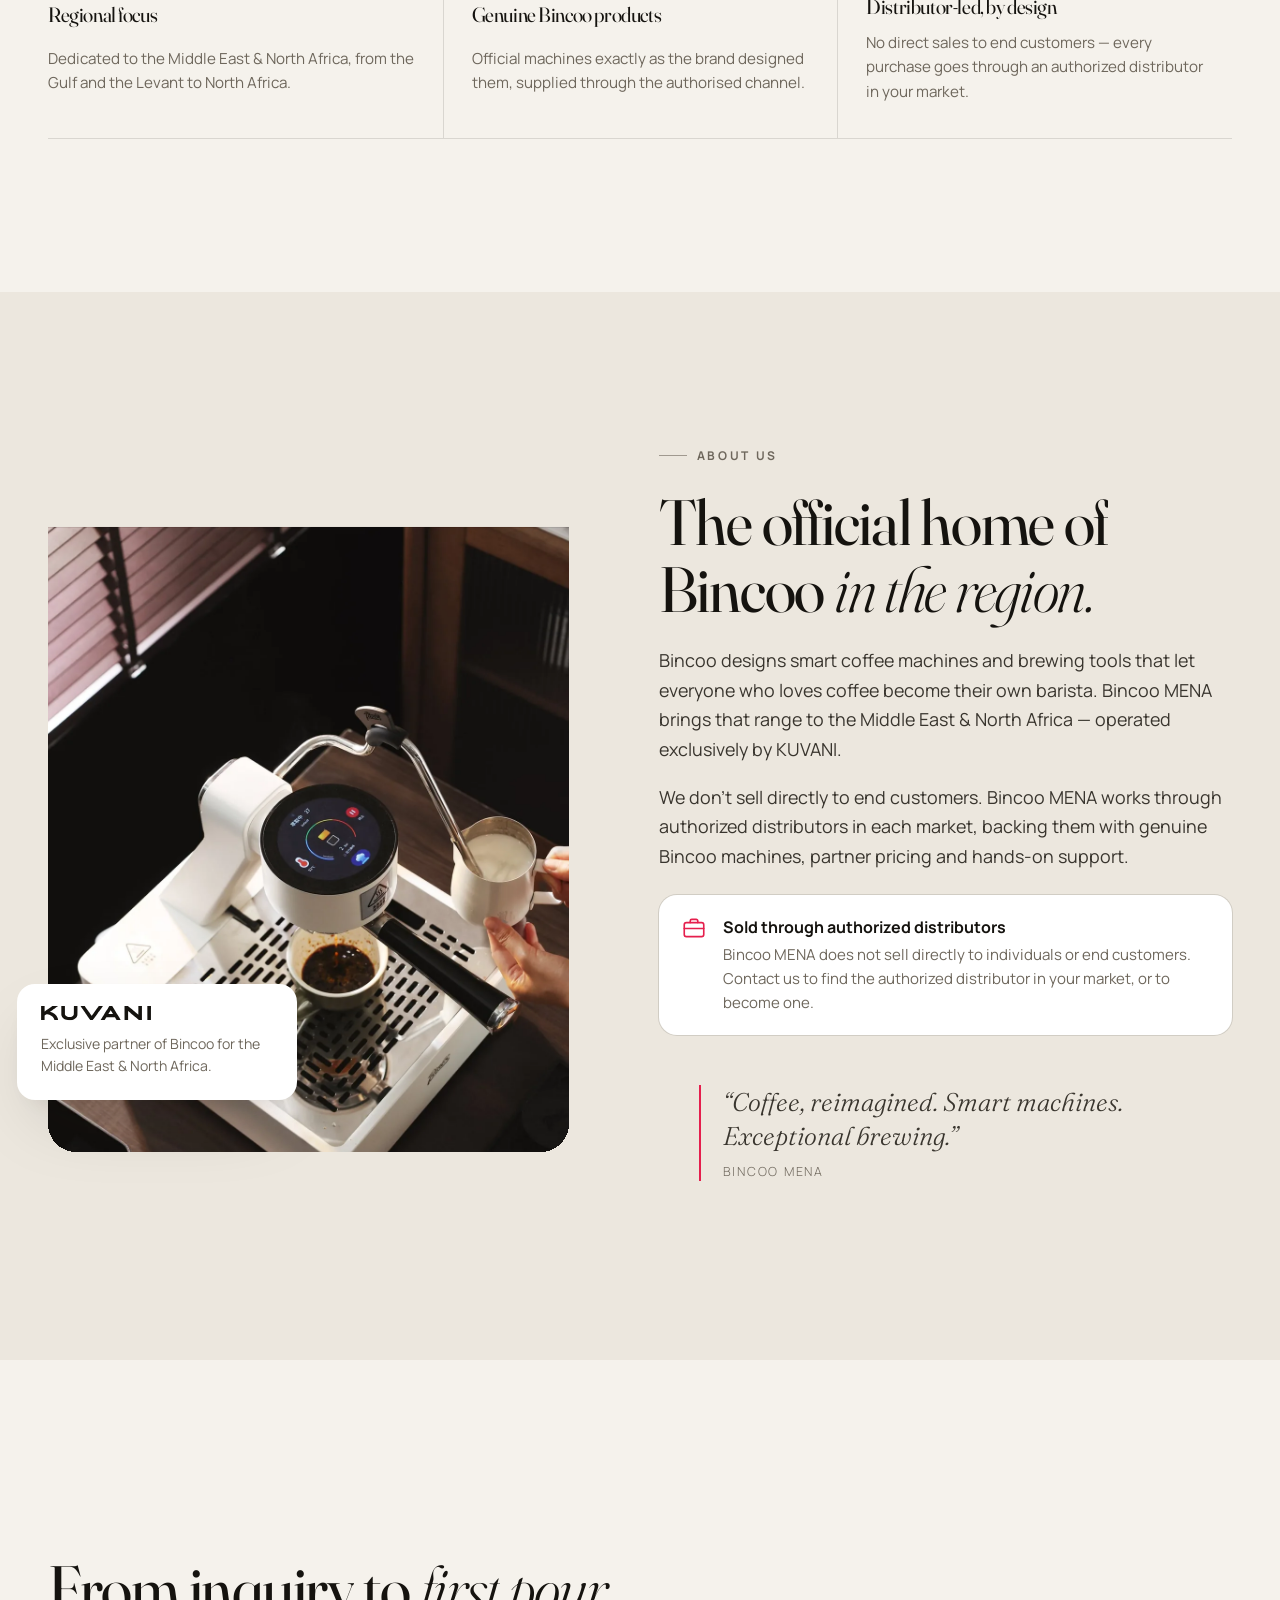
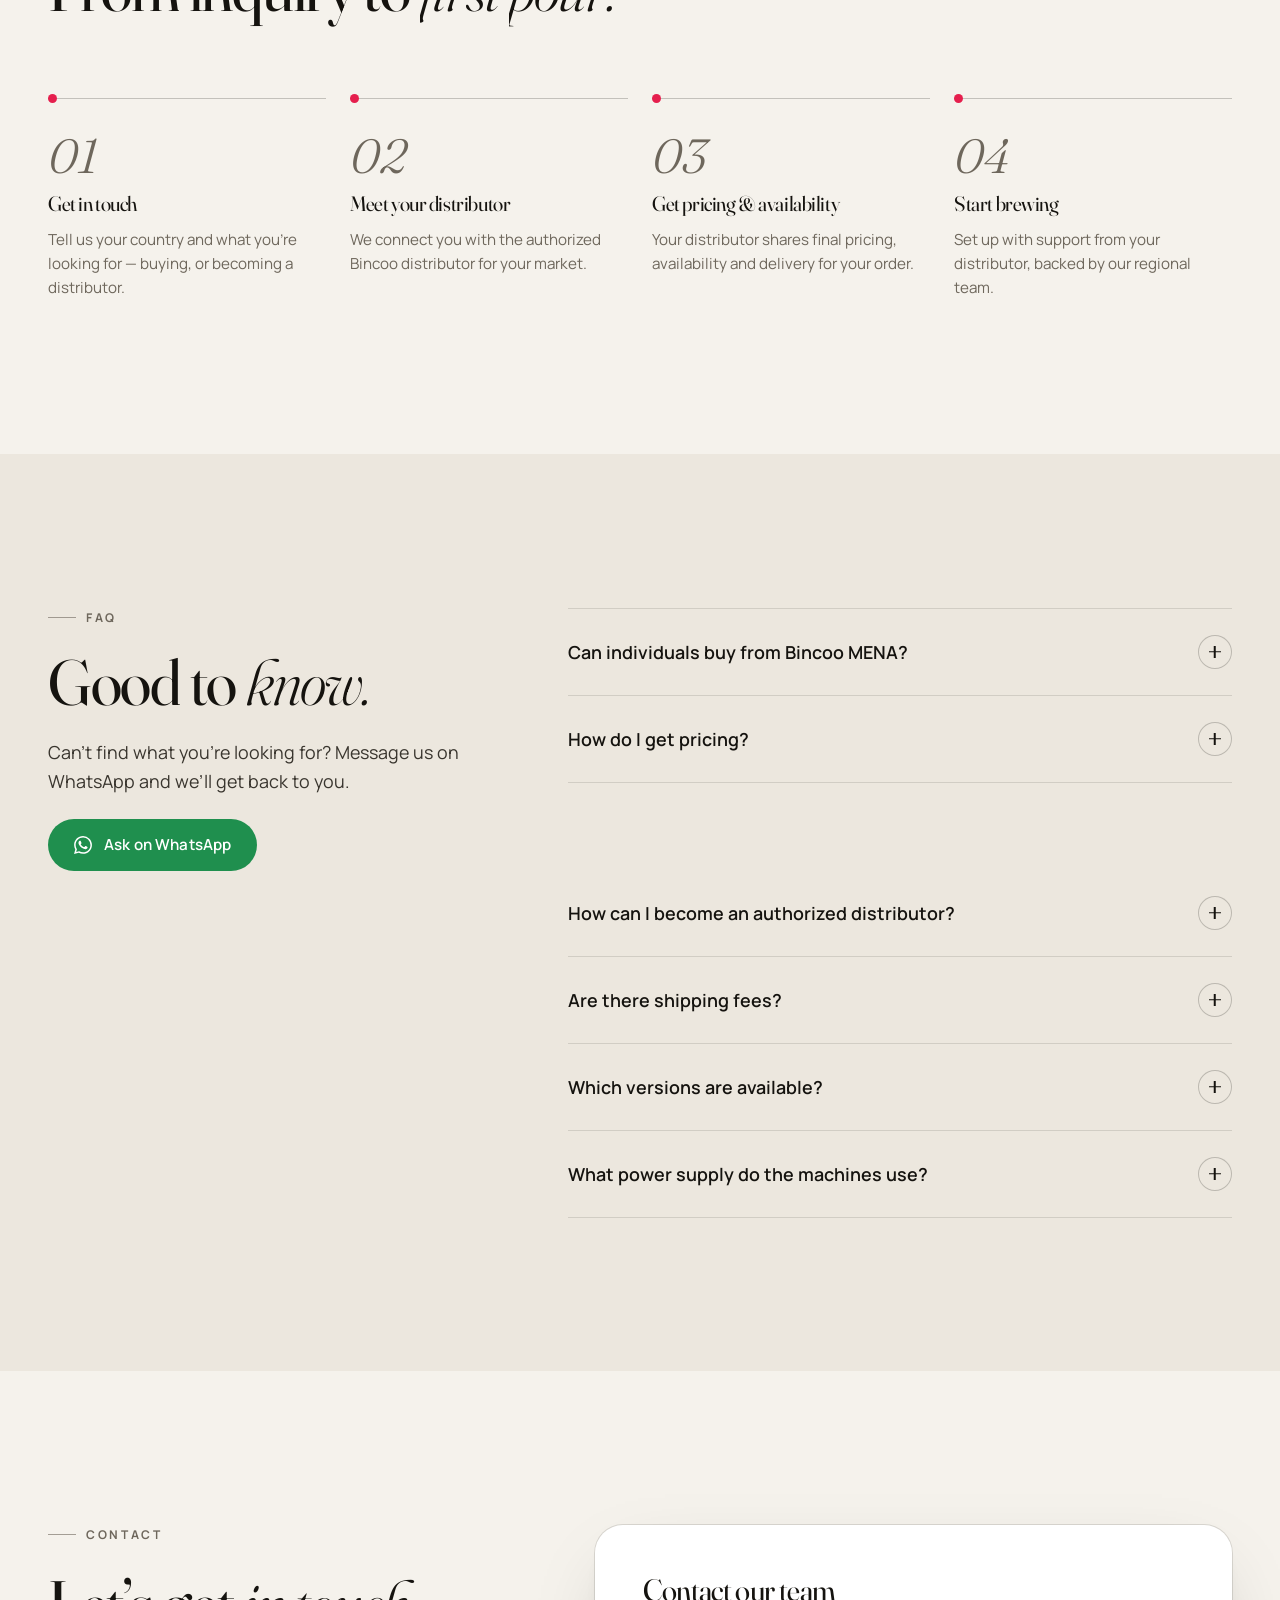
==== commit 007531df: "Show whole product photos instead of cropping them Landscape frames (Harmony feature sections, home " ====
--- a/index.html
+++ b/index.html
@@ -22,7 +22,7 @@
   <link rel="preconnect" href="https://fonts.googleapis.com">
   <link rel="preconnect" href="https://fonts.gstatic.com" crossorigin>
   <link rel="stylesheet" href="https://fonts.googleapis.com/css2?family=Fraunces:ital,opsz,wght@0,9..144,300..600;1,9..144,300..500&family=Manrope:wght@400;500;600;700;800&display=swap">
-  <link rel="stylesheet" href="assets/css/style.css?v=20">
+  <link rel="stylesheet" href="assets/css/style.css?v=21">
   <script type="application/ld+json">{"@context": "https://schema.org", "@type": "Organization", "name": "Bincoo MENA", "url": "https://bincoo-mena.com/", "logo": "https://bincoo-mena.com/assets/img/brand/bincoo-color.svg", "email": "bincoo@kuvani.com", "telephone": "+974 7051 0002", "description": "Official Bincoo distributor for the Middle East & North Africa, exclusive by KUVANI. Sold through authorized distributors.", "sameAs": ["https://www.instagram.com/bincoo.mena/"], "areaServed": "Middle East and North Africa", "parentOrganization": {"@type": "Organization", "name": "KUVANI"}}</script>
 </head>
 <body id="top">
@@ -276,7 +276,7 @@
       </article>
       <article class="chapter chapter--flip">
         <div class="chapter__media">
-          <div class="chapter__photo chapter__photo--wide" data-reveal="clip"><img src="assets/img/products/po6-dark.webp" alt="Bincoo Harmony triple-head commercial pour-over machine" loading="lazy" decoding="async" data-parallax="0.14"></div>
+          <div class="chapter__photo chapter__photo--wide" data-reveal="clip"><img src="assets/img/products/po6-dark.webp" alt="Bincoo Harmony triple-head commercial pour-over machine" loading="lazy" decoding="async"></div>
           <div class="chapter__tile" data-reveal="scale" style="--d:.25s"><img src="assets/img/products/po6-main.webp" alt="Harmony commercial pour-over machine" loading="lazy" decoding="async"></div>
         </div>
         <div class="chapter__body">
@@ -475,7 +475,7 @@
     <div class="footer__giant" aria-hidden="true">Bincoo MENA</div>
   </footer>
 
-  <script src="assets/js/main.js?v=20" defer></script>
-  <script src="assets/js/chat.js?v=20" defer></script>
+  <script src="assets/js/main.js?v=21" defer></script>
+  <script src="assets/js/chat.js?v=21" defer></script>
 </body>
 </html>
--- a/assets/css/style.css
+++ b/assets/css/style.css
@@ -425,7 +425,7 @@
 .chapter__media { position: relative; }
 .chapter__photo { border-radius: var(--radius-lg); overflow: hidden; aspect-ratio: 4 / 5; background: var(--bg-2); }
 .chapter__photo img { width: 100%; height: 118%; object-fit: cover; will-change: transform; }
-.chapter__photo--wide { aspect-ratio: 4 / 3; }
+.chapter__photo--wide { aspect-ratio: 3 / 2; }
 .chapter__tile {
   position: absolute; width: 46%; aspect-ratio: 1; right: -8%; bottom: -10%;
   border-radius: var(--radius); background: var(--tile); box-shadow: var(--shadow-lg);
@@ -686,6 +686,10 @@
 .feature__media img { width: 100%; height: 112%; object-fit: cover; }
 .feature__media--portrait { aspect-ratio: 4 / 5; }
 .feature__media--wide { aspect-ratio: 3 / 2; }
+/* Landscape product photos are shown whole: no parallax overscan that would cut the base off */
+.feature__media--wide img, .chapter__photo--wide img { height: 100%; }
+.gallery__main { transition: background-color .5s var(--ease); }
+.gallery__main img.is-photo { object-fit: contain; padding: 0; mix-blend-mode: normal; }
 .feature__body { display: grid; gap: 20px; }
 .feature__n { font-family: var(--font-display); font-style: italic; color: var(--accent); font-size: 1.1rem; }
 
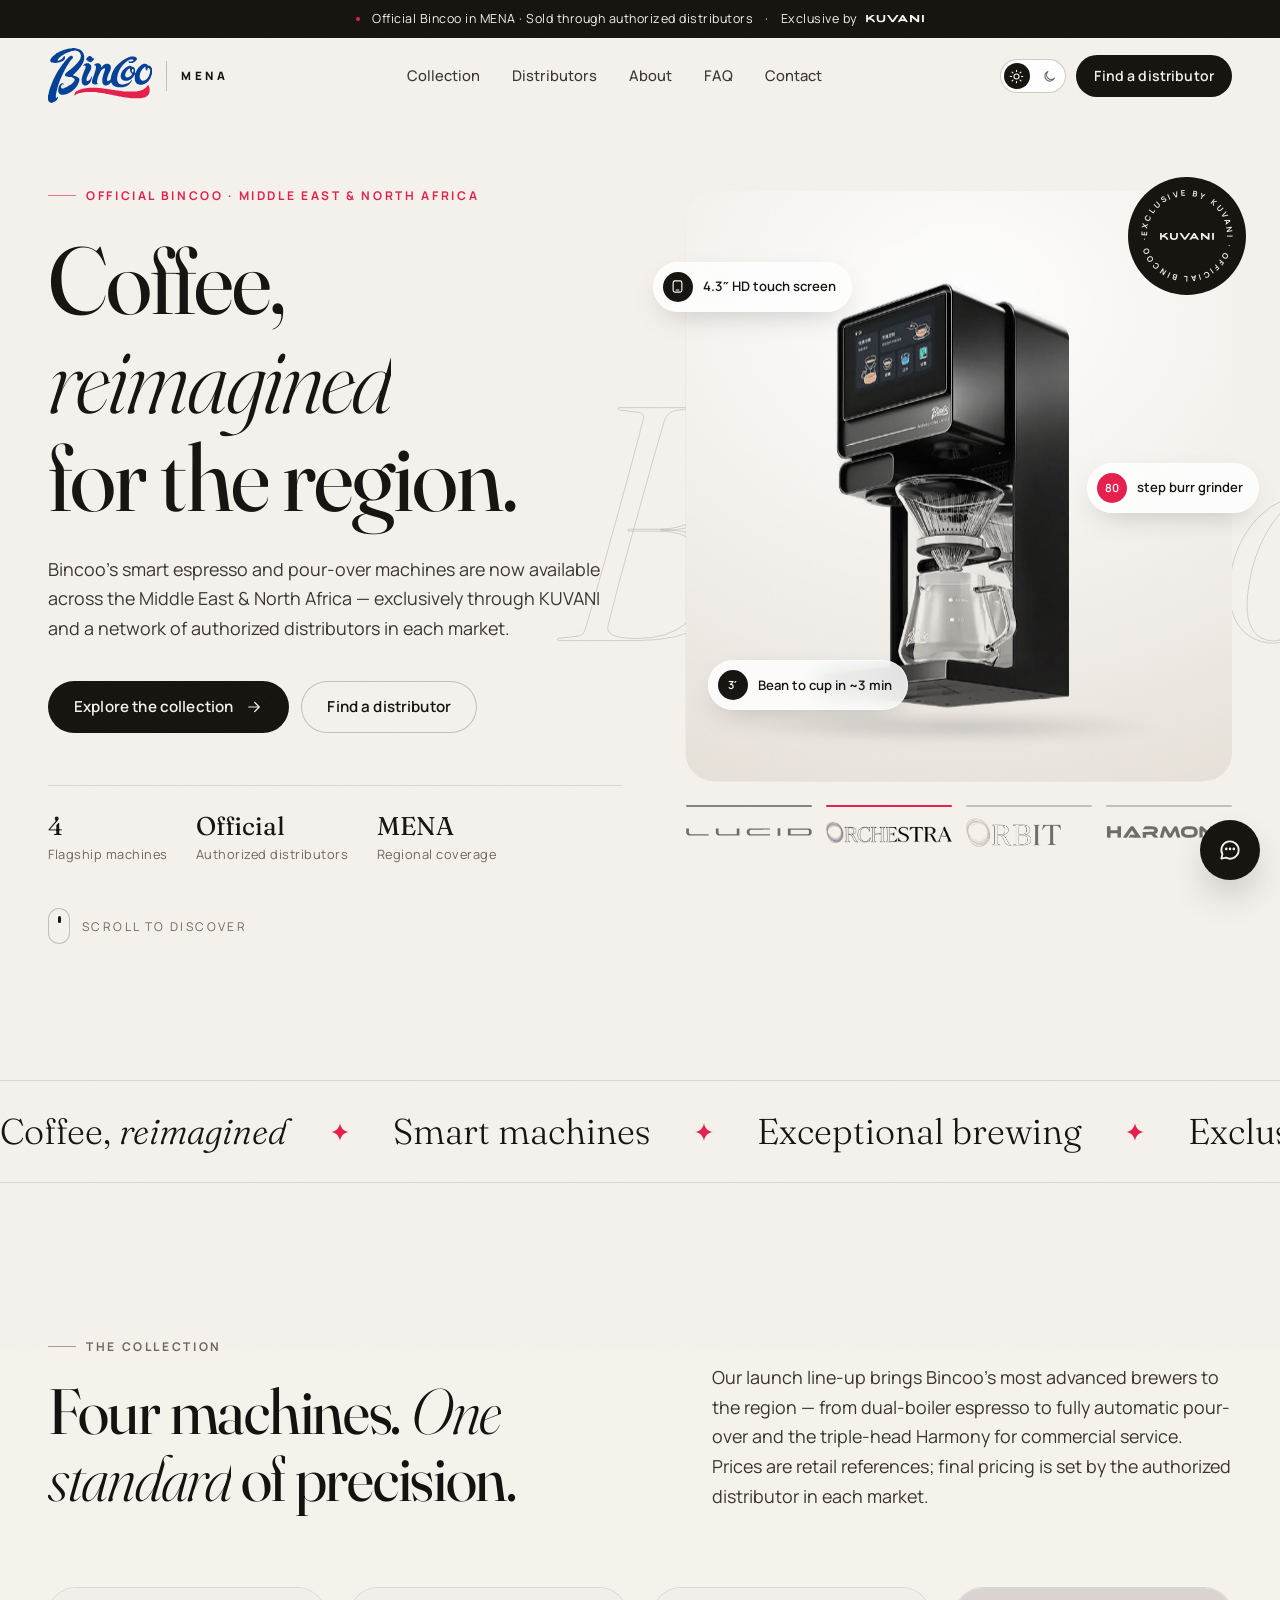
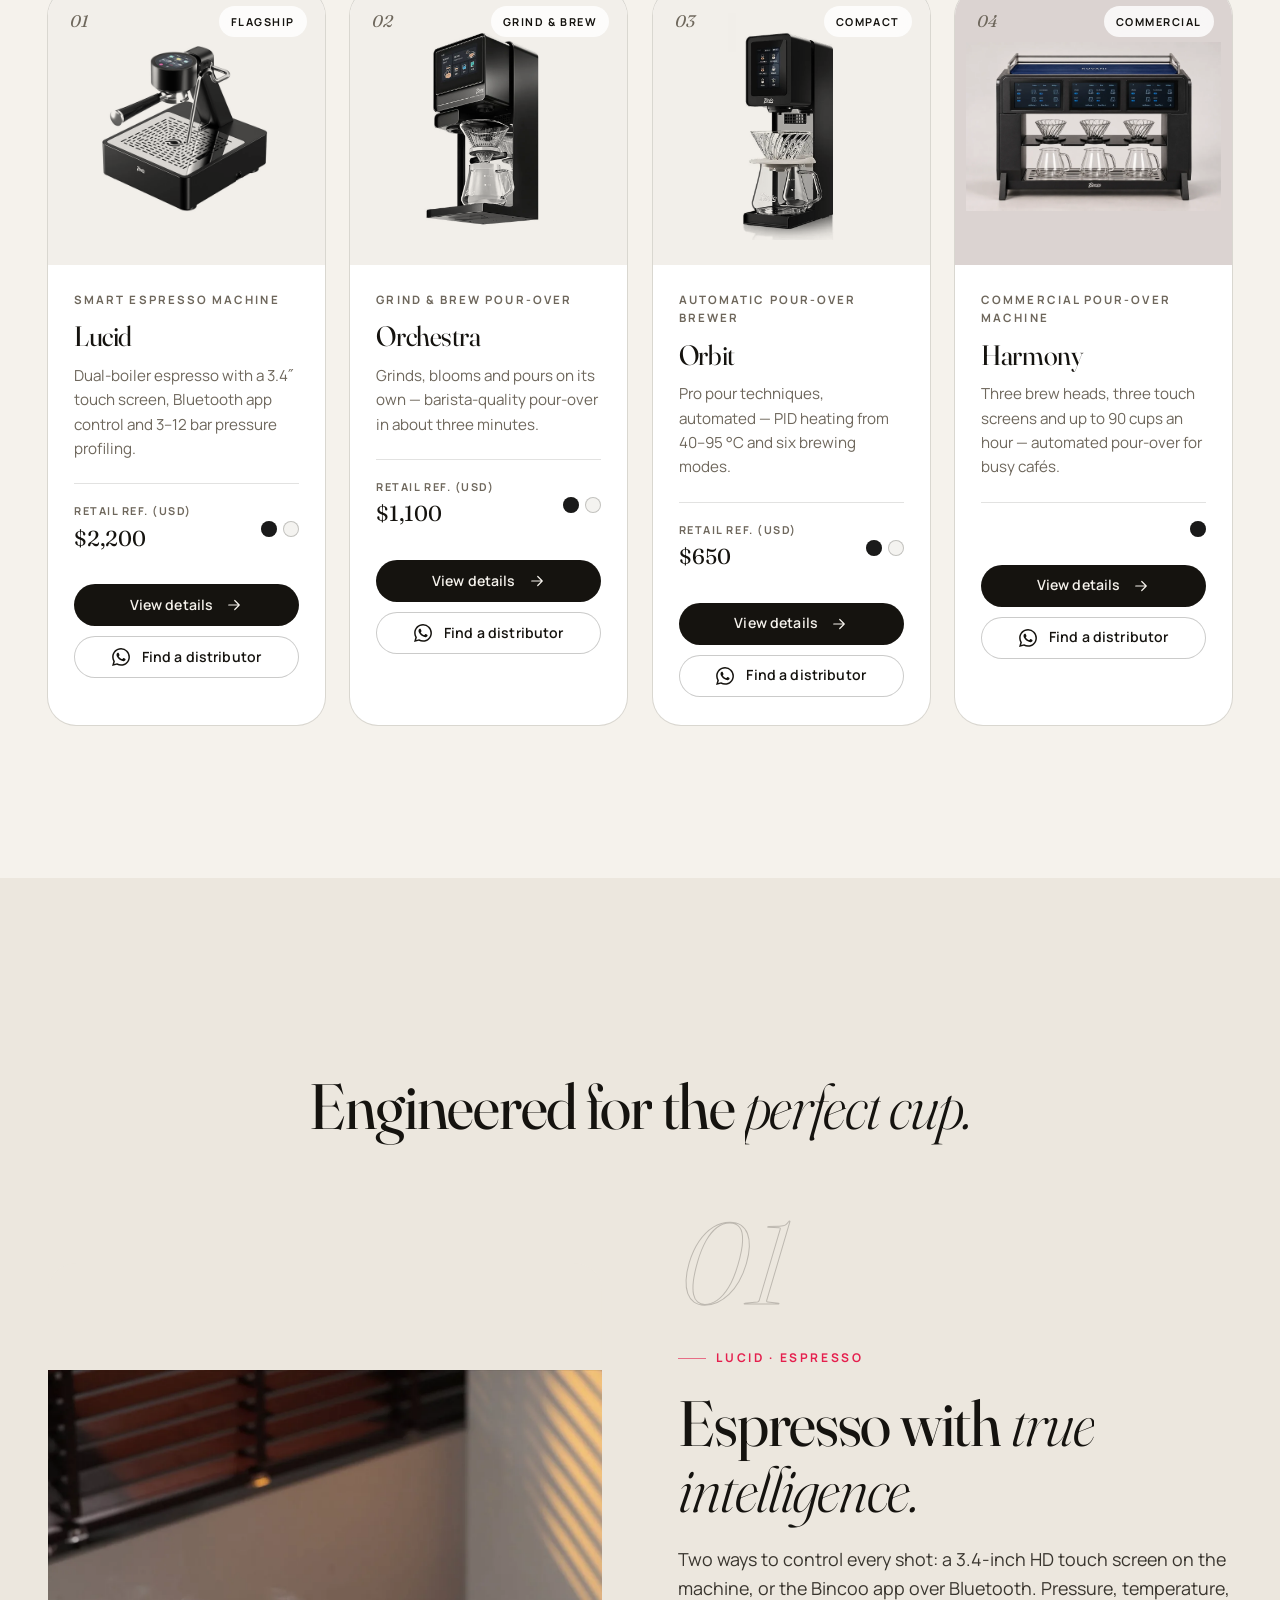
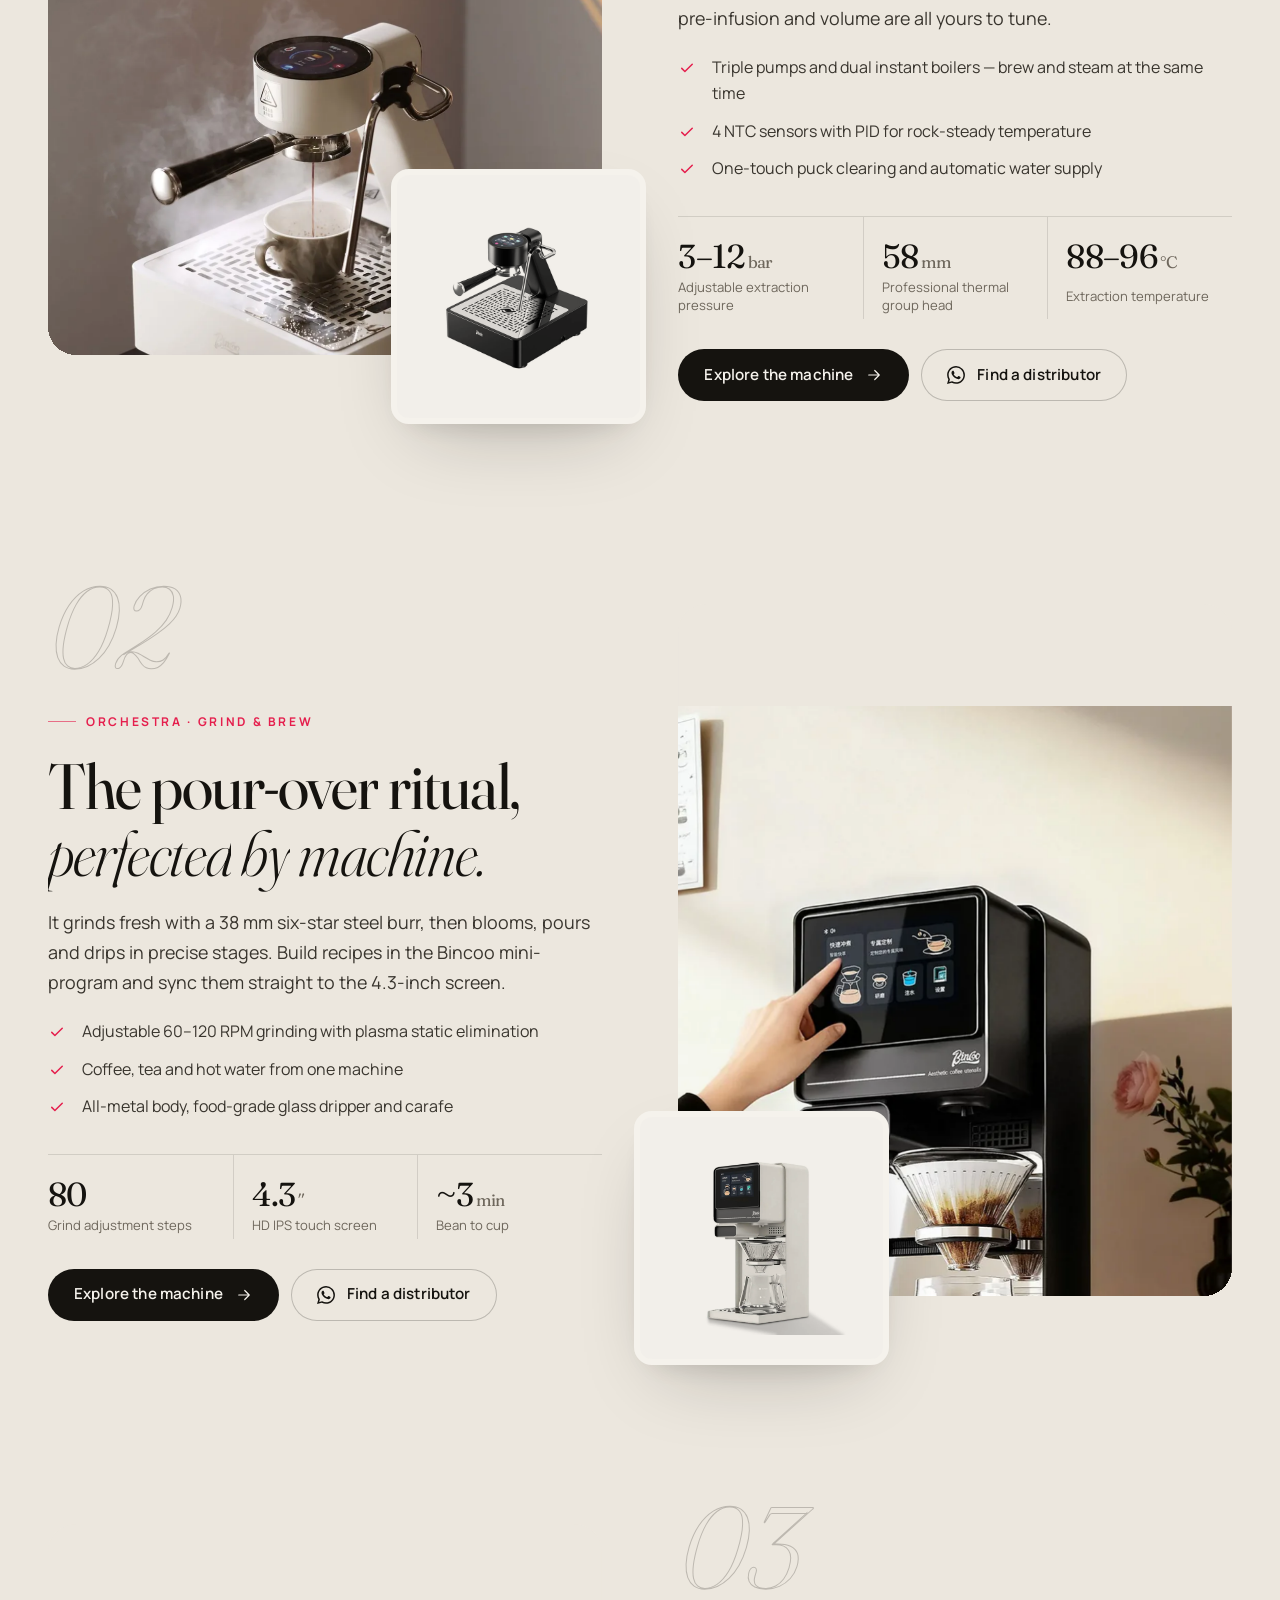
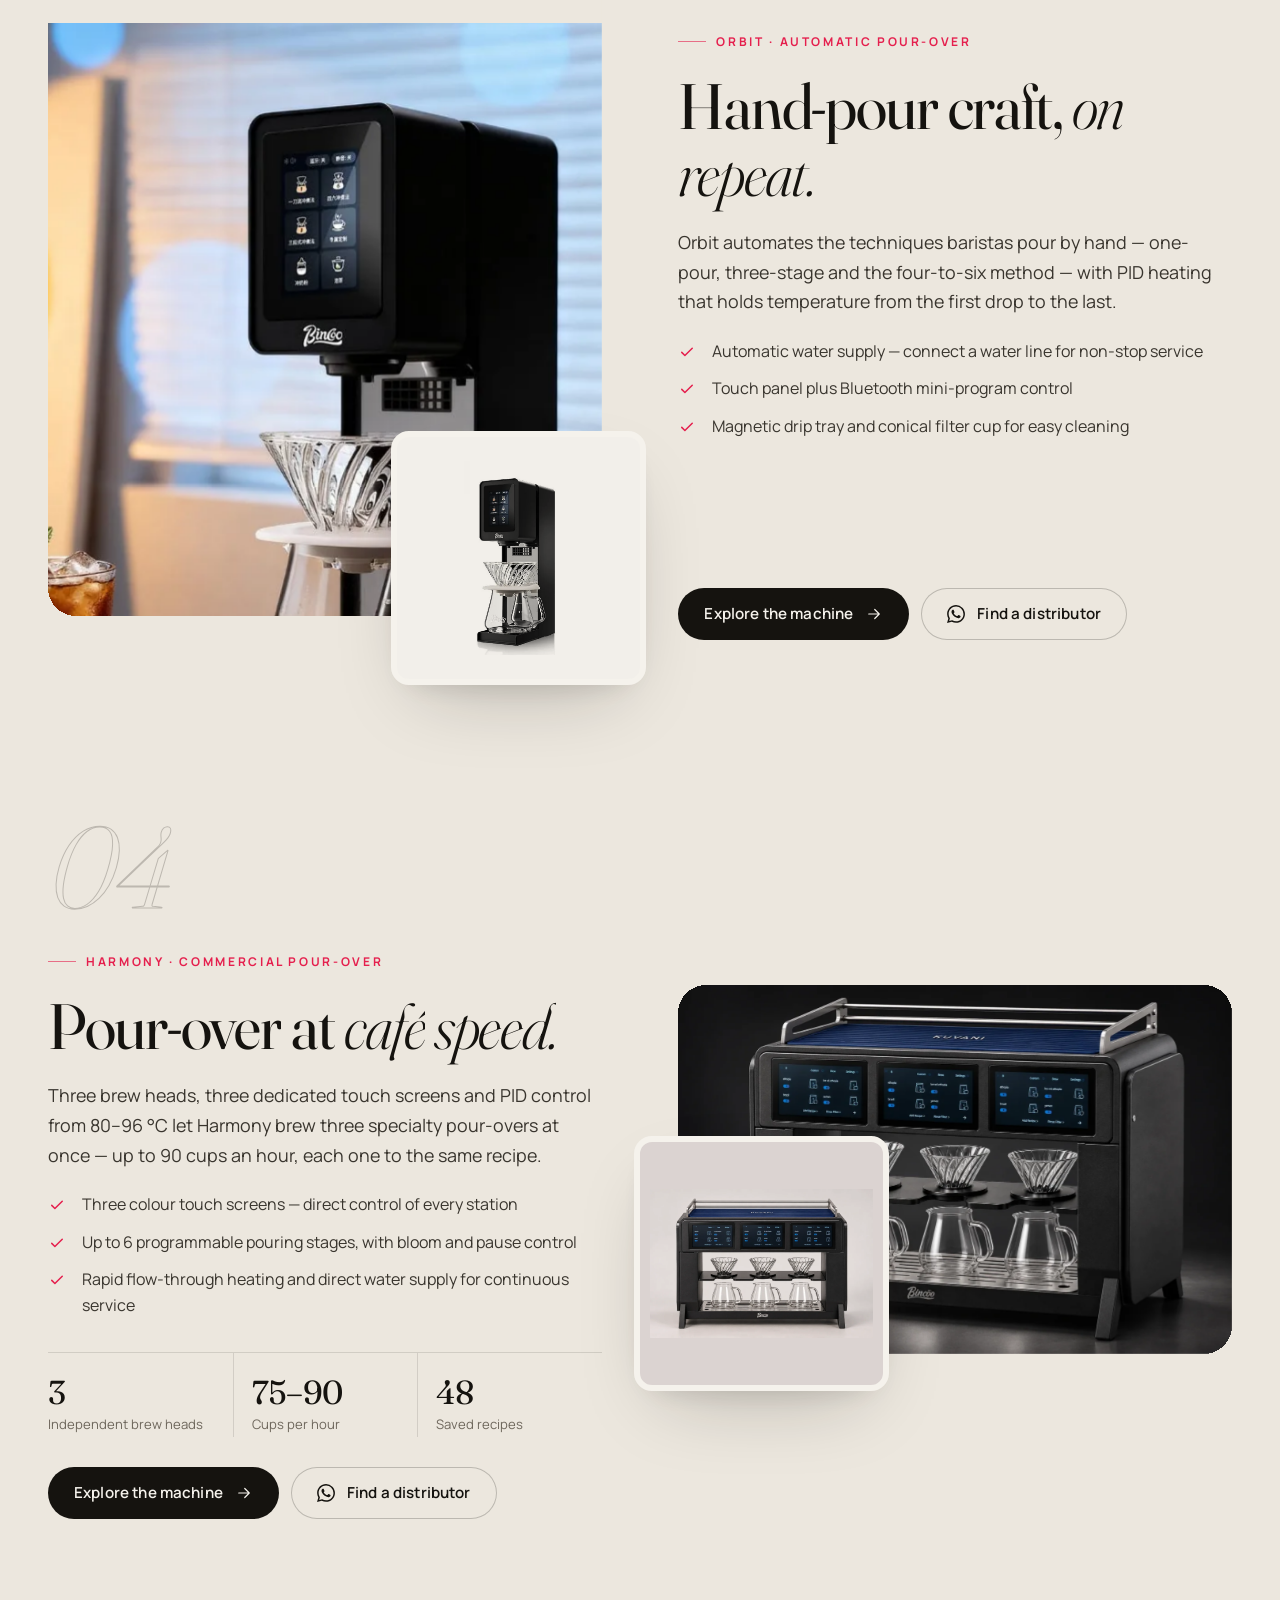
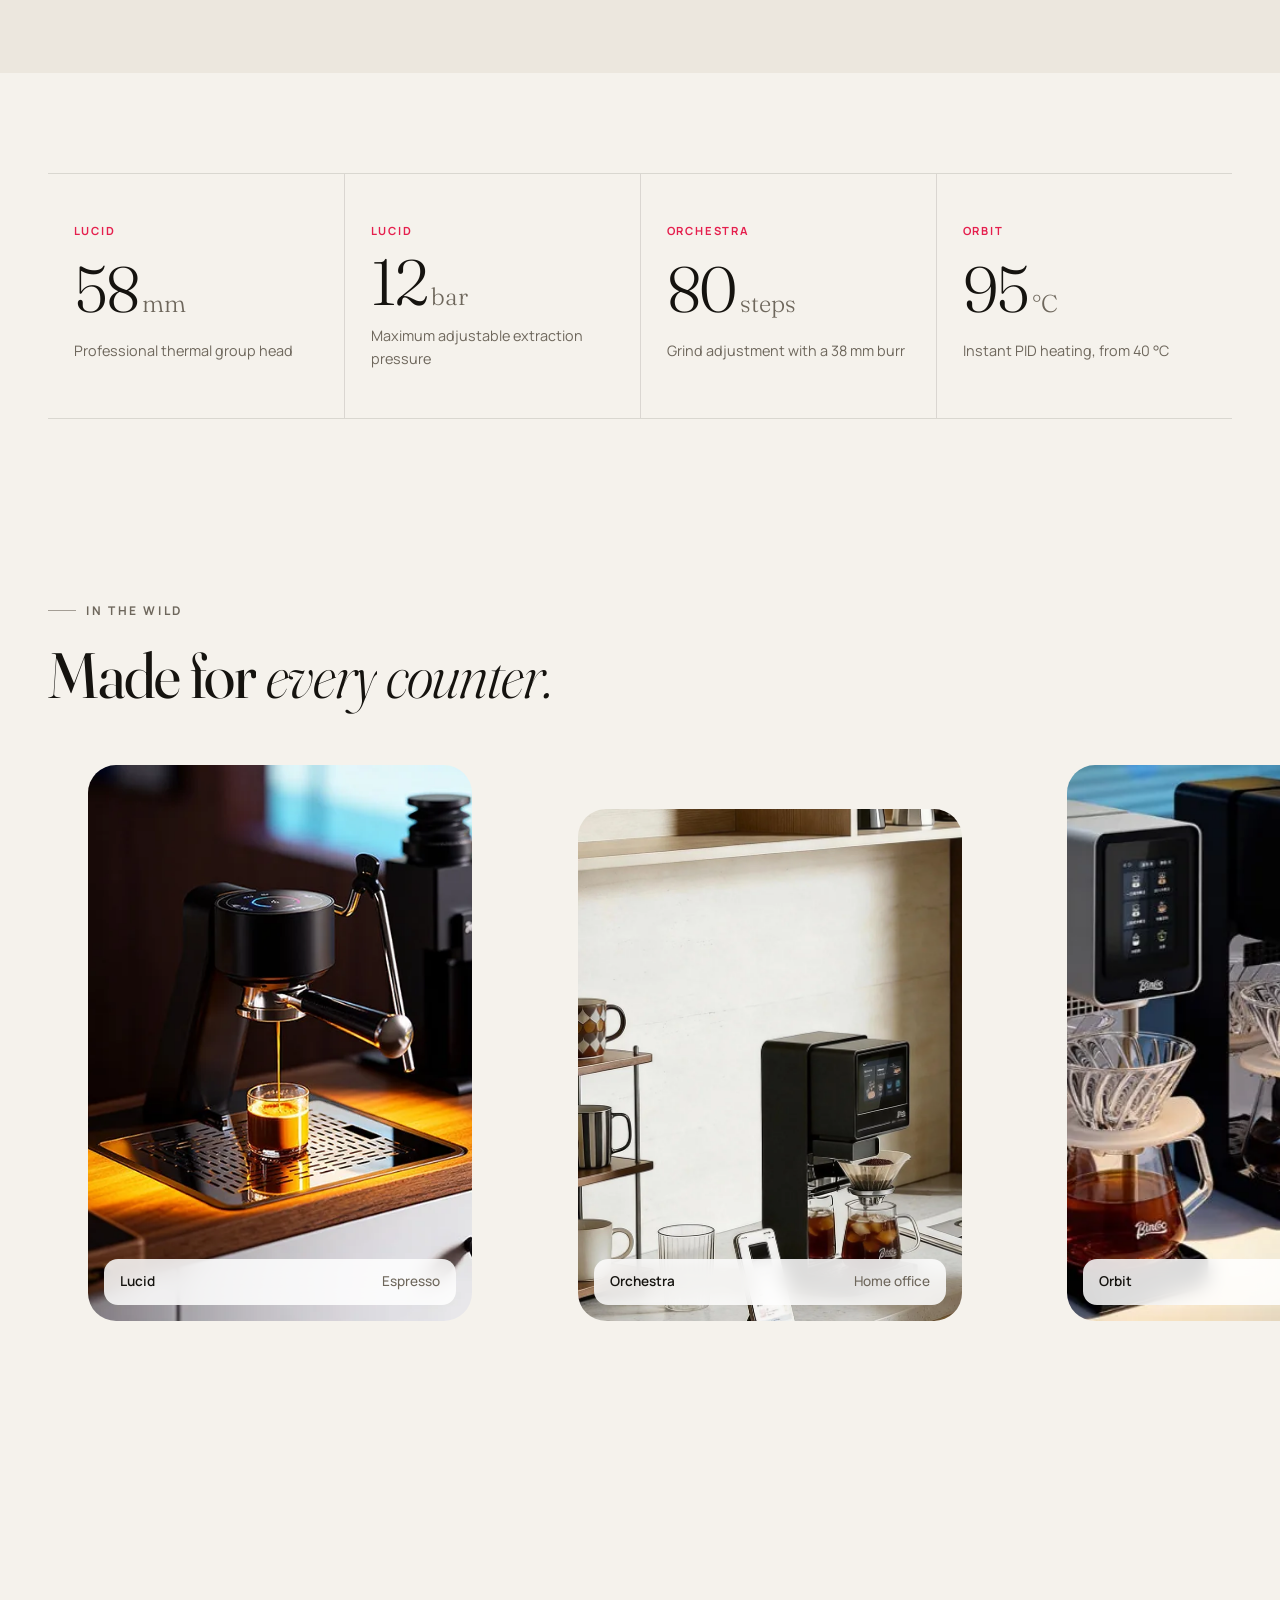
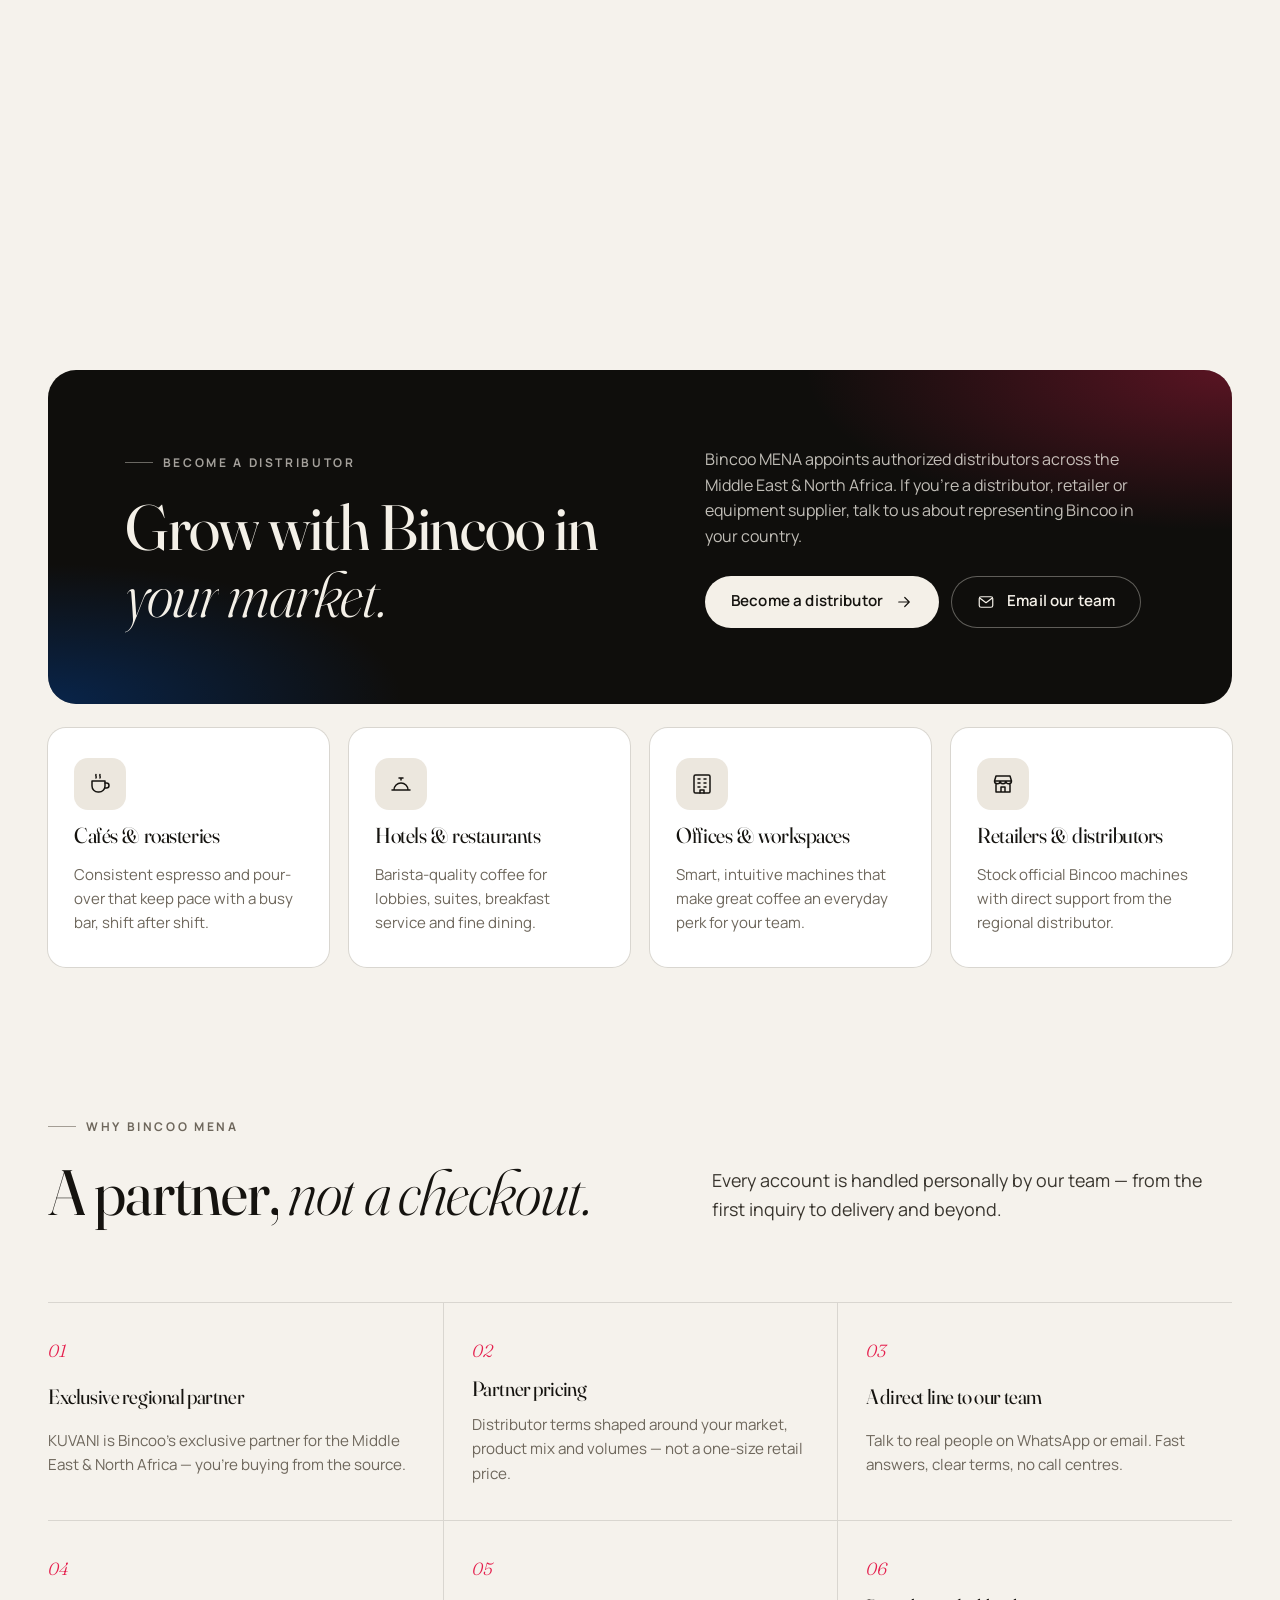
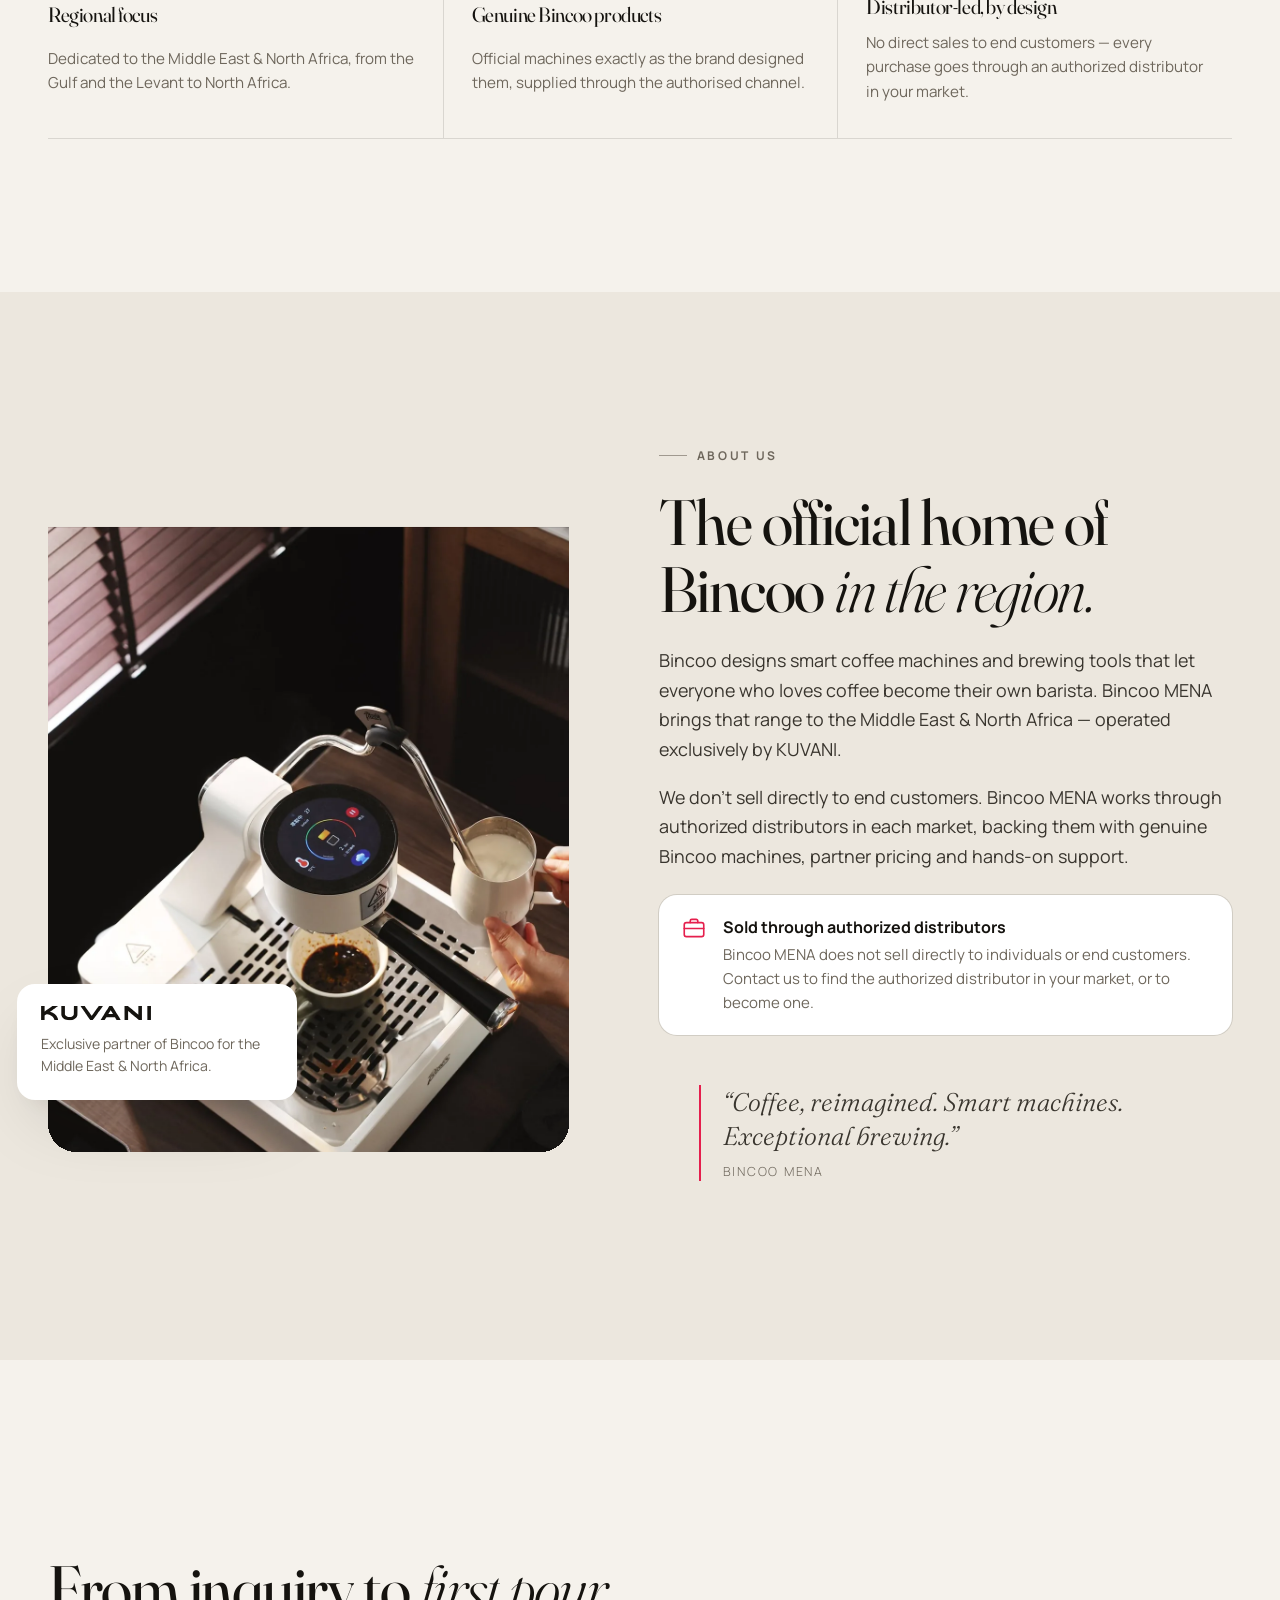
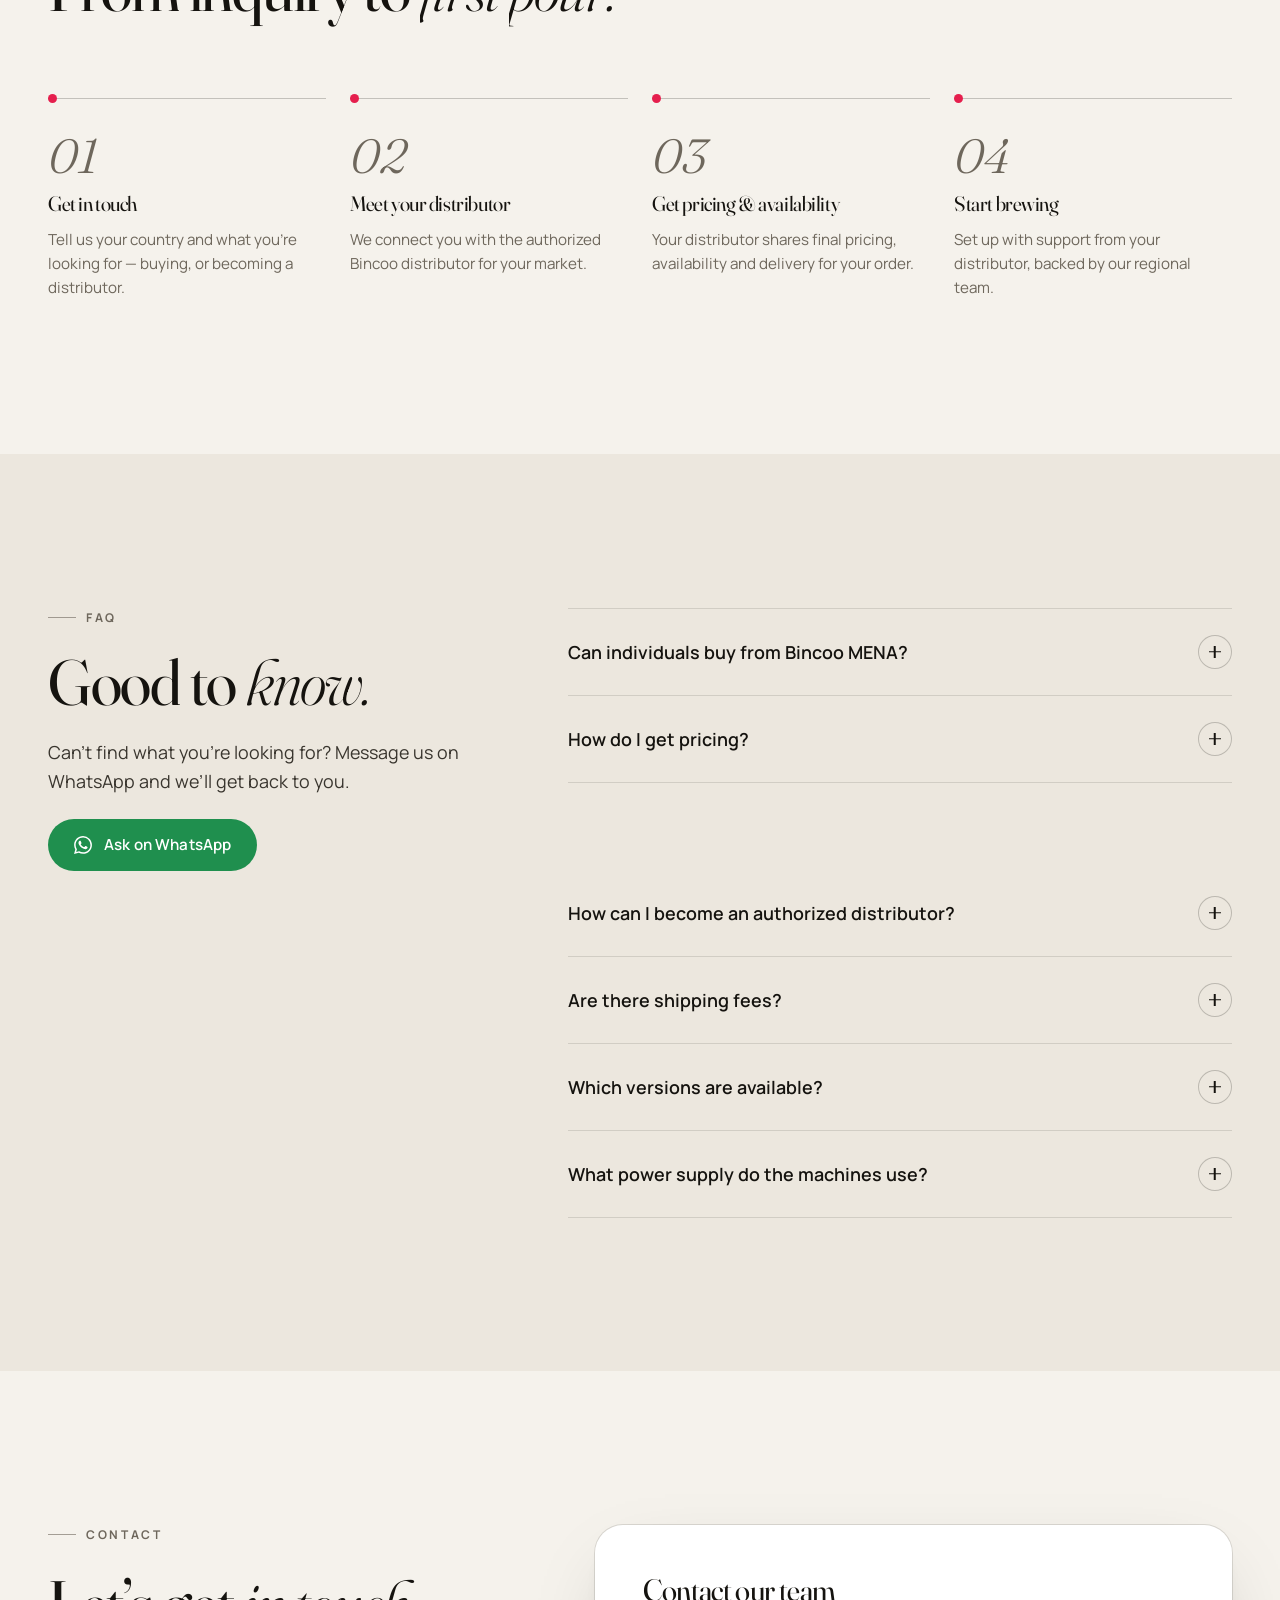
==== commit 948a9f01: "Replace the brochure image of Harmony with the studio front photo Delete po6-main and use po6-front " ====
--- a/index.html
+++ b/index.html
@@ -22,7 +22,7 @@
   <link rel="preconnect" href="https://fonts.googleapis.com">
   <link rel="preconnect" href="https://fonts.gstatic.com" crossorigin>
   <link rel="stylesheet" href="https://fonts.googleapis.com/css2?family=Fraunces:ital,opsz,wght@0,9..144,300..600;1,9..144,300..500&family=Manrope:wght@400;500;600;700;800&display=swap">
-  <link rel="stylesheet" href="assets/css/style.css?v=21">
+  <link rel="stylesheet" href="assets/css/style.css?v=22">
   <script type="application/ld+json">{"@context": "https://schema.org", "@type": "Organization", "name": "Bincoo MENA", "url": "https://bincoo-mena.com/", "logo": "https://bincoo-mena.com/assets/img/brand/bincoo-color.svg", "email": "bincoo@kuvani.com", "telephone": "+974 7051 0002", "description": "Official Bincoo distributor for the Middle East & North Africa, exclusive by KUVANI. Sold through authorized distributors.", "sameAs": ["https://www.instagram.com/bincoo.mena/"], "areaServed": "Middle East and North Africa", "parentOrganization": {"@type": "Organization", "name": "KUVANI"}}</script>
 </head>
 <body id="top">
@@ -93,7 +93,7 @@
         <div class="hero__visual" data-intro style="--d:.2s">
           <span class="hero__watermark" aria-hidden="true">Bincoo</span>
           <div class="hero__tile">
-            <div class="hero__slides" data-parallax="0.06"><img src="assets/img/products/s2-black.webp" alt="Bincoo Lucid smart espresso machine in black" class="hero__slide is-active" fetchpriority="high"><img src="assets/img/products/po-black.webp" alt="Bincoo Orchestra grind and brew pour-over machine in black" class="hero__slide" decoding="async"><img src="assets/img/products/cp-black.webp" alt="Bincoo Orbit automatic pour-over brewer in black" class="hero__slide" decoding="async"><img src="assets/img/products/po6-main.webp" alt="Bincoo Harmony triple-head commercial pour-over machine" class="hero__slide" decoding="async"></div>
+            <div class="hero__slides" data-parallax="0.06"><img src="assets/img/products/s2-black.webp" alt="Bincoo Lucid smart espresso machine in black" class="hero__slide is-active" fetchpriority="high"><img src="assets/img/products/po-black.webp" alt="Bincoo Orchestra grind and brew pour-over machine in black" class="hero__slide" decoding="async"><img src="assets/img/products/cp-black.webp" alt="Bincoo Orbit automatic pour-over brewer in black" class="hero__slide" decoding="async"><img src="assets/img/products/po6-front.webp" alt="Bincoo Harmony triple-head commercial pour-over machine" class="hero__slide hero__slide--photo" decoding="async" data-bg="#dbd3d1"></div>
             <a class="hero__tile-link" href="products/lucid.html" aria-label="View Lucid"></a>
           </div>
           <div class="hero__chips is-active" aria-hidden="false"><span class="chip chip--1"><i><svg viewBox="0 0 24 24" fill="none" stroke="currentColor" stroke-width="1.8" aria-hidden="true"><rect x="5" y="3" width="14" height="18" rx="3"/><path d="M10 17.5h4" stroke-linecap="round"/></svg></i>3.4&Prime; touch screen + app</span><span class="chip chip--2"><i class="red"><svg viewBox="0 0 24 24" fill="none" stroke="currentColor" stroke-width="1.8" stroke-linecap="round" aria-hidden="true"><path d="M4 16a8 8 0 1 1 16 0"/><path d="m12 16 4-5"/></svg></i>3&ndash;12 bar profiling</span><span class="chip chip--3"><i>58</i>mm professional group head</span></div><div class="hero__chips" aria-hidden="true"><span class="chip chip--1"><i><svg viewBox="0 0 24 24" fill="none" stroke="currentColor" stroke-width="1.8" aria-hidden="true"><rect x="5" y="3" width="14" height="18" rx="3"/><path d="M10 17.5h4" stroke-linecap="round"/></svg></i>4.3&Prime; HD touch screen</span><span class="chip chip--2"><i class="red">80</i>step burr grinder</span><span class="chip chip--3"><i>3&prime;</i>Bean to cup in ~3 min</span></div><div class="hero__chips" aria-hidden="true"><span class="chip chip--1"><i><svg viewBox="0 0 24 24" fill="none" stroke="currentColor" stroke-width="1.8" aria-hidden="true"><rect x="5" y="3" width="14" height="18" rx="3"/><path d="M10 17.5h4" stroke-linecap="round"/></svg></i>6 preset brewing modes</span><span class="chip chip--2"><i class="red"><svg viewBox="0 0 24 24" fill="none" stroke="currentColor" stroke-width="1.8" stroke-linecap="round" aria-hidden="true"><path d="M4 16a8 8 0 1 1 16 0"/><path d="m12 16 4-5"/></svg></i>PID 40&ndash;95 &deg;C</span><span class="chip chip--3"><i>H&#8322;O</i>Automatic water supply</span></div><div class="hero__chips" aria-hidden="true"><span class="chip chip--1"><i><svg viewBox="0 0 24 24" fill="none" stroke="currentColor" stroke-width="1.8" aria-hidden="true"><rect x="5" y="3" width="14" height="18" rx="3"/><path d="M10 17.5h4" stroke-linecap="round"/></svg></i>3 heads &middot; 3 touch screens</span><span class="chip chip--2"><i class="red">90</i>cups per hour</span><span class="chip chip--3"><i><svg viewBox="0 0 24 24" fill="none" stroke="currentColor" stroke-width="1.8" stroke-linecap="round" aria-hidden="true"><path d="M4 16a8 8 0 1 1 16 0"/><path d="m12 16 4-5"/></svg></i>PID 80&ndash;96 &deg;C</span></div>
@@ -188,10 +188,10 @@
       </article>
       <article class="p-card" data-reveal>
         <a class="p-card__link" href="products/harmony.html" aria-label="View Harmony"></a>
-        <div class="p-card__media">
+        <div class="p-card__media" style="background:#dbd3d1">
           <span class="p-card__index">04</span>
           <span class="p-card__tag">Commercial</span>
-          <img src="assets/img/products/po6-main.webp" alt="Bincoo Harmony Triple-Head Commercial Pour-Over Machine" class="main" loading="lazy" decoding="async">
+          <img src="assets/img/products/po6-front.webp" alt="Bincoo Harmony Triple-Head Commercial Pour-Over Machine" class="main is-photo" loading="lazy" decoding="async">
           
         </div>
         <div class="p-card__body">
@@ -277,7 +277,7 @@
       <article class="chapter chapter--flip">
         <div class="chapter__media">
           <div class="chapter__photo chapter__photo--wide" data-reveal="clip"><img src="assets/img/products/po6-dark.webp" alt="Bincoo Harmony triple-head commercial pour-over machine" loading="lazy" decoding="async"></div>
-          <div class="chapter__tile" data-reveal="scale" style="--d:.25s"><img src="assets/img/products/po6-main.webp" alt="Harmony commercial pour-over machine" loading="lazy" decoding="async"></div>
+          <div class="chapter__tile" data-reveal="scale" style="--d:.25s; background:#dbd3d1"><img src="assets/img/products/po6-front.webp" alt="Harmony commercial pour-over machine" class="is-photo" loading="lazy" decoding="async"></div>
         </div>
         <div class="chapter__body">
           <span class="chapter__num" aria-hidden="true">04</span>
@@ -475,7 +475,7 @@
     <div class="footer__giant" aria-hidden="true">Bincoo MENA</div>
   </footer>
 
-  <script src="assets/js/main.js?v=21" defer></script>
-  <script src="assets/js/chat.js?v=21" defer></script>
+  <script src="assets/js/main.js?v=22" defer></script>
+  <script src="assets/js/chat.js?v=22" defer></script>
 </body>
 </html>
--- a/assets/css/style.css
+++ b/assets/css/style.css
@@ -690,6 +690,10 @@
 .feature__media--wide img, .chapter__photo--wide img { height: 100%; }
 .gallery__main { transition: background-color .5s var(--ease); }
 .gallery__main img.is-photo { object-fit: contain; padding: 0; mix-blend-mode: normal; }
+.p-card__media img.is-photo { mix-blend-mode: normal; padding: 4%; }
+.chapter__tile img.is-photo { mix-blend-mode: normal; padding: 4%; }
+.hero__slide--photo { mix-blend-mode: normal; inset: 6% 3%; width: 94%; height: 88%; }
+.hero__tile { transition: background-color .9s var(--ease); }
 .feature__body { display: grid; gap: 20px; }
 .feature__n { font-family: var(--font-display); font-style: italic; color: var(--accent); font-size: 1.1rem; }
 
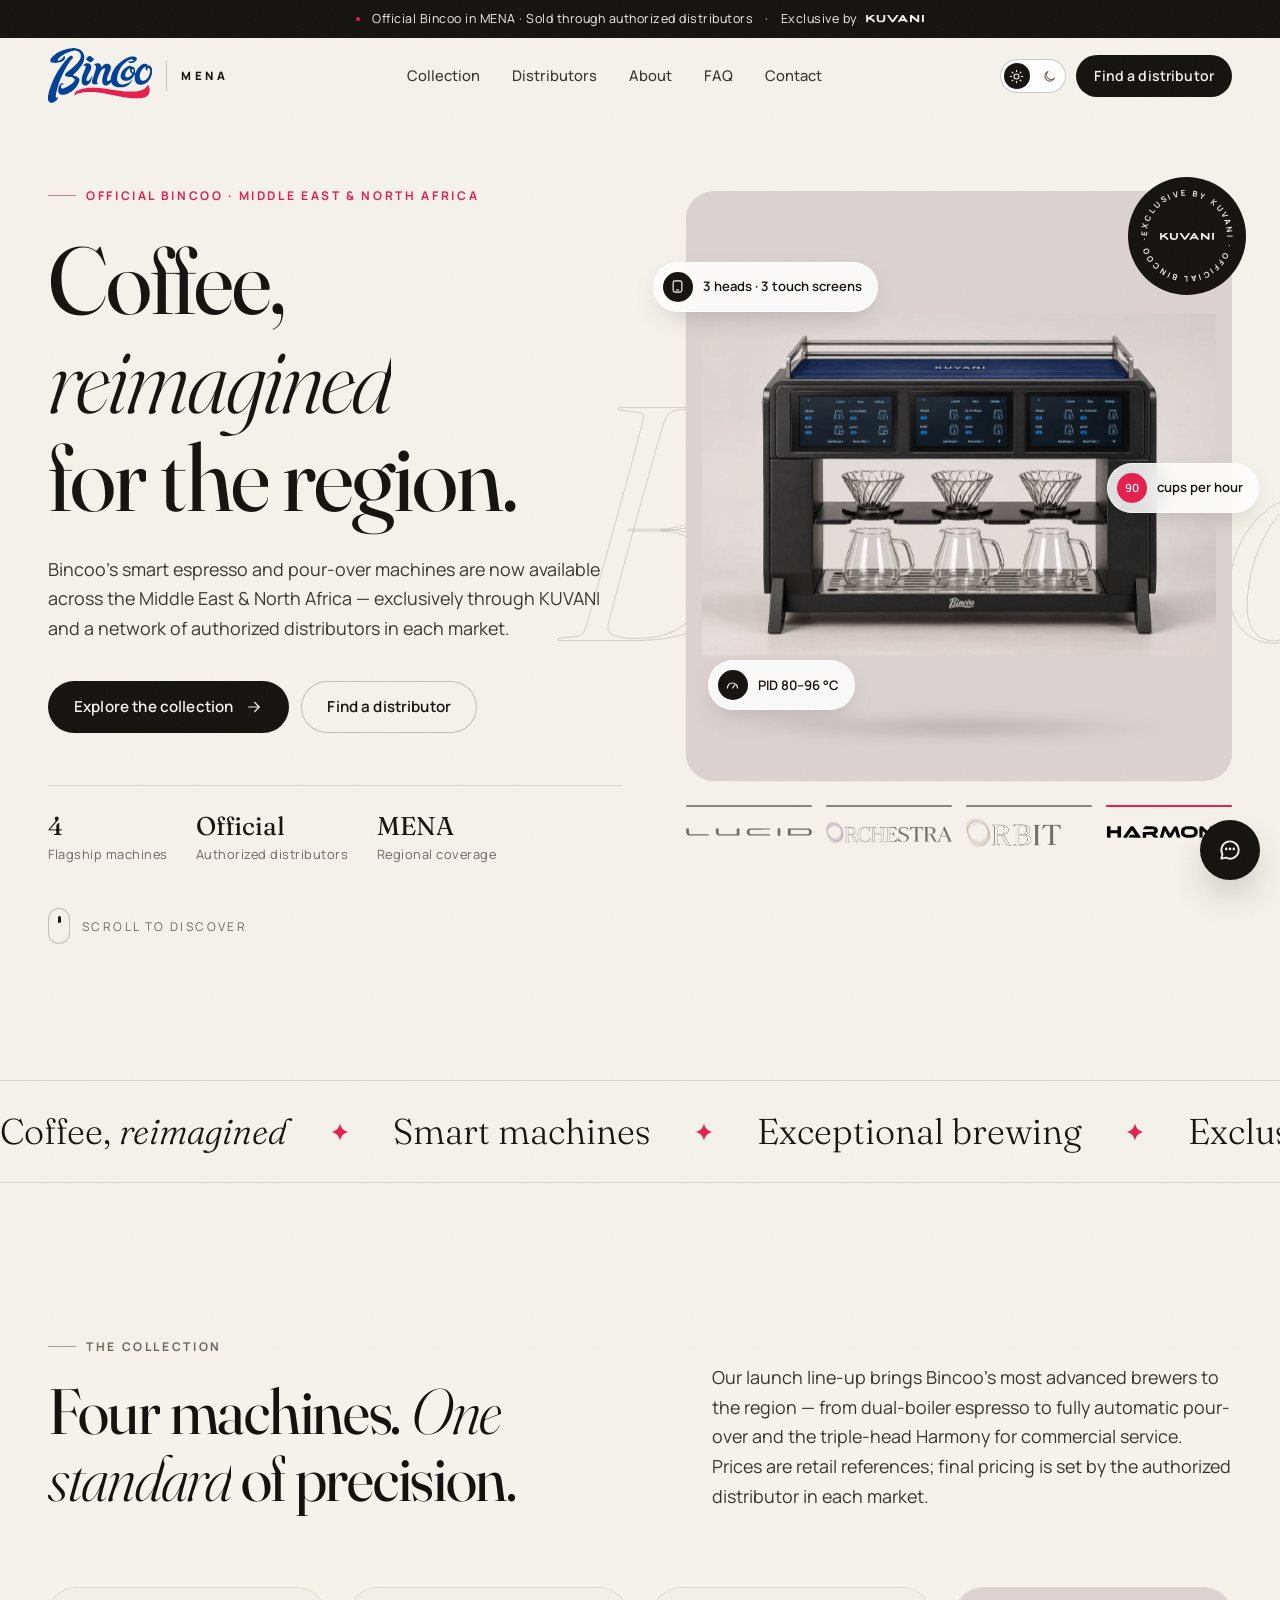
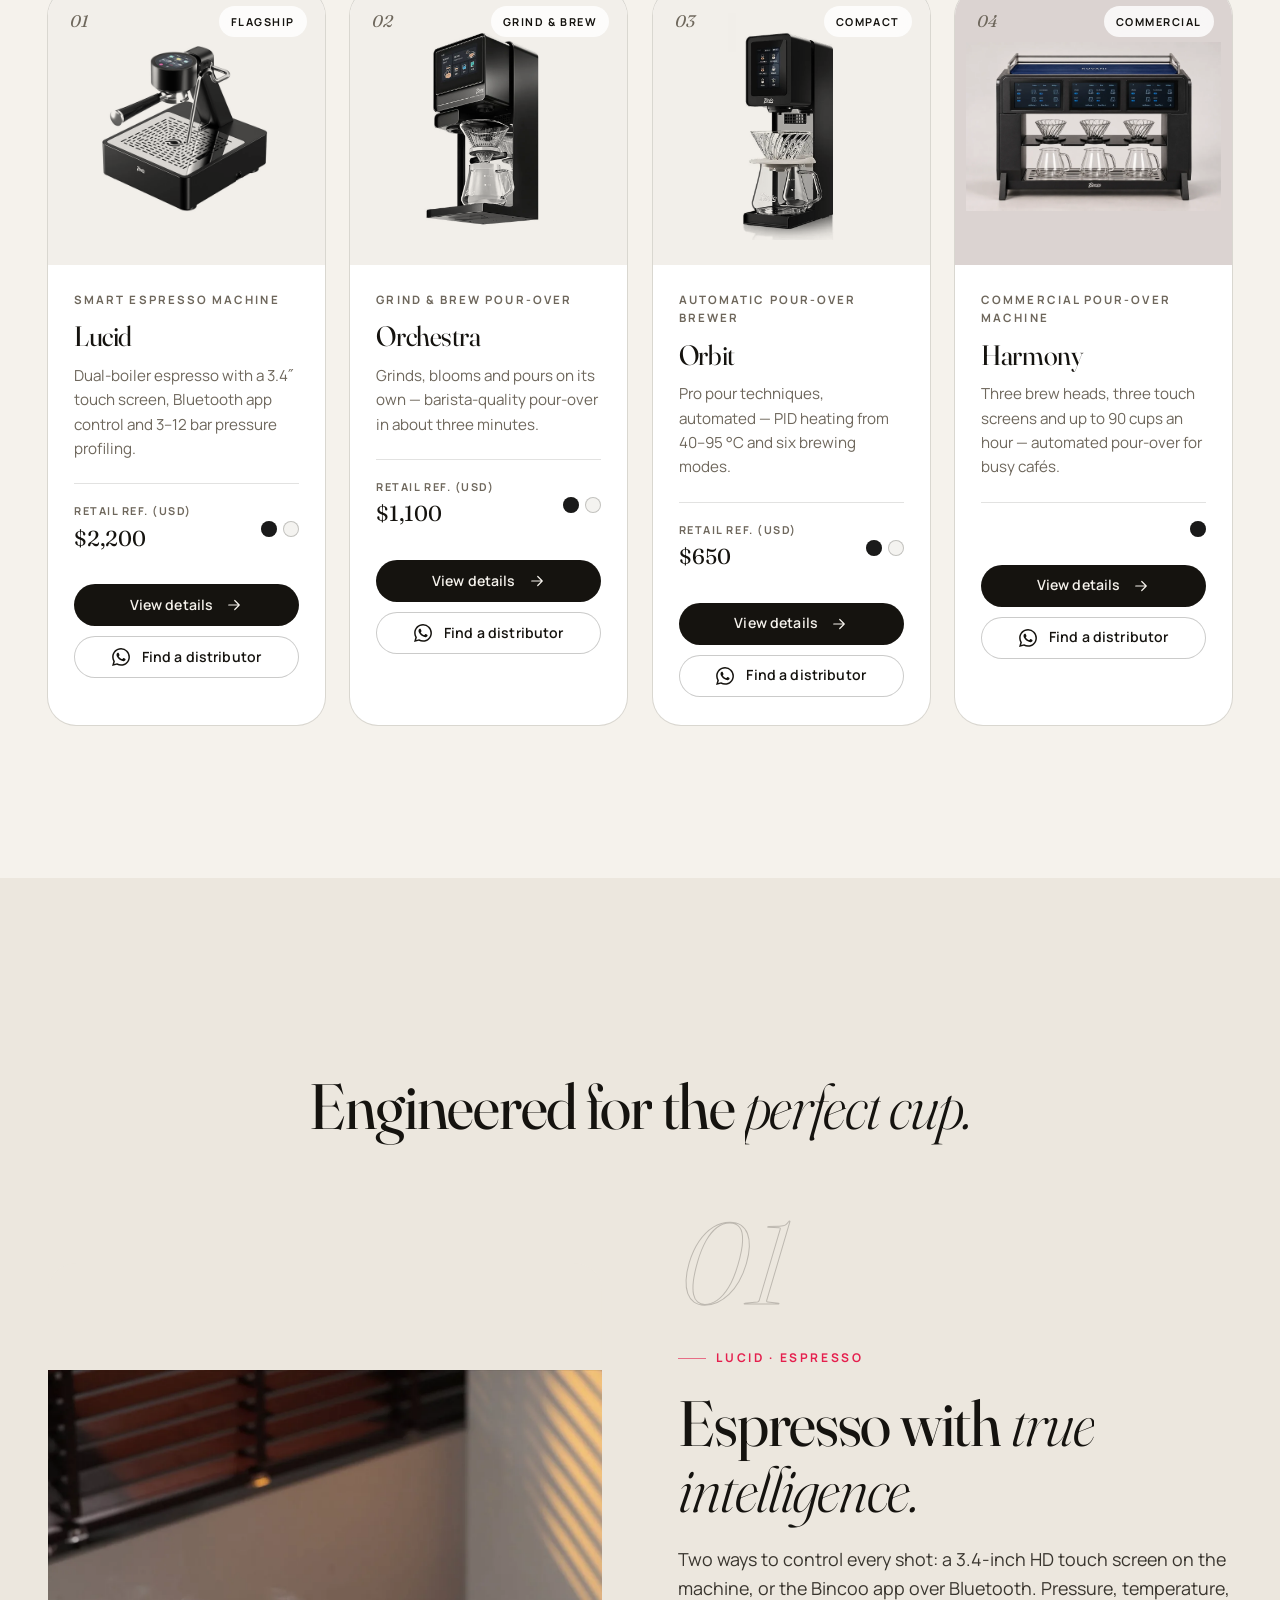
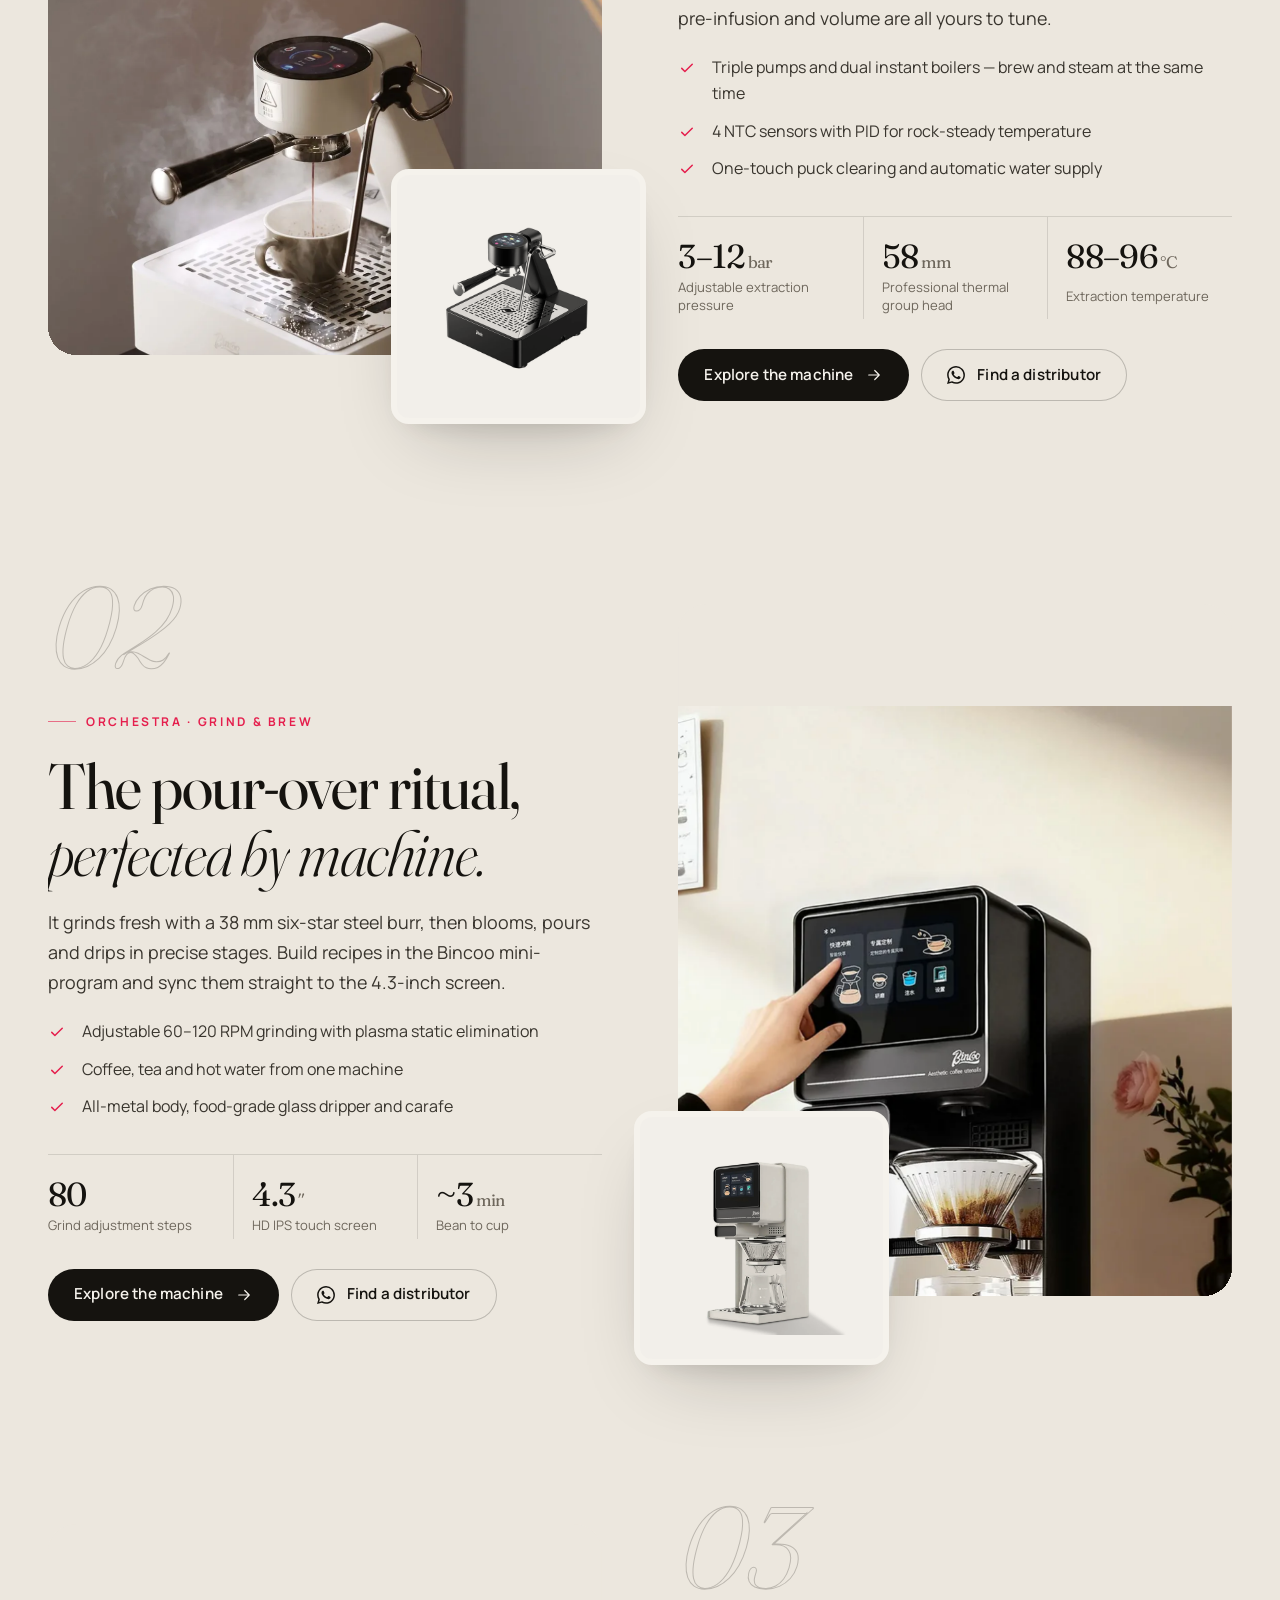
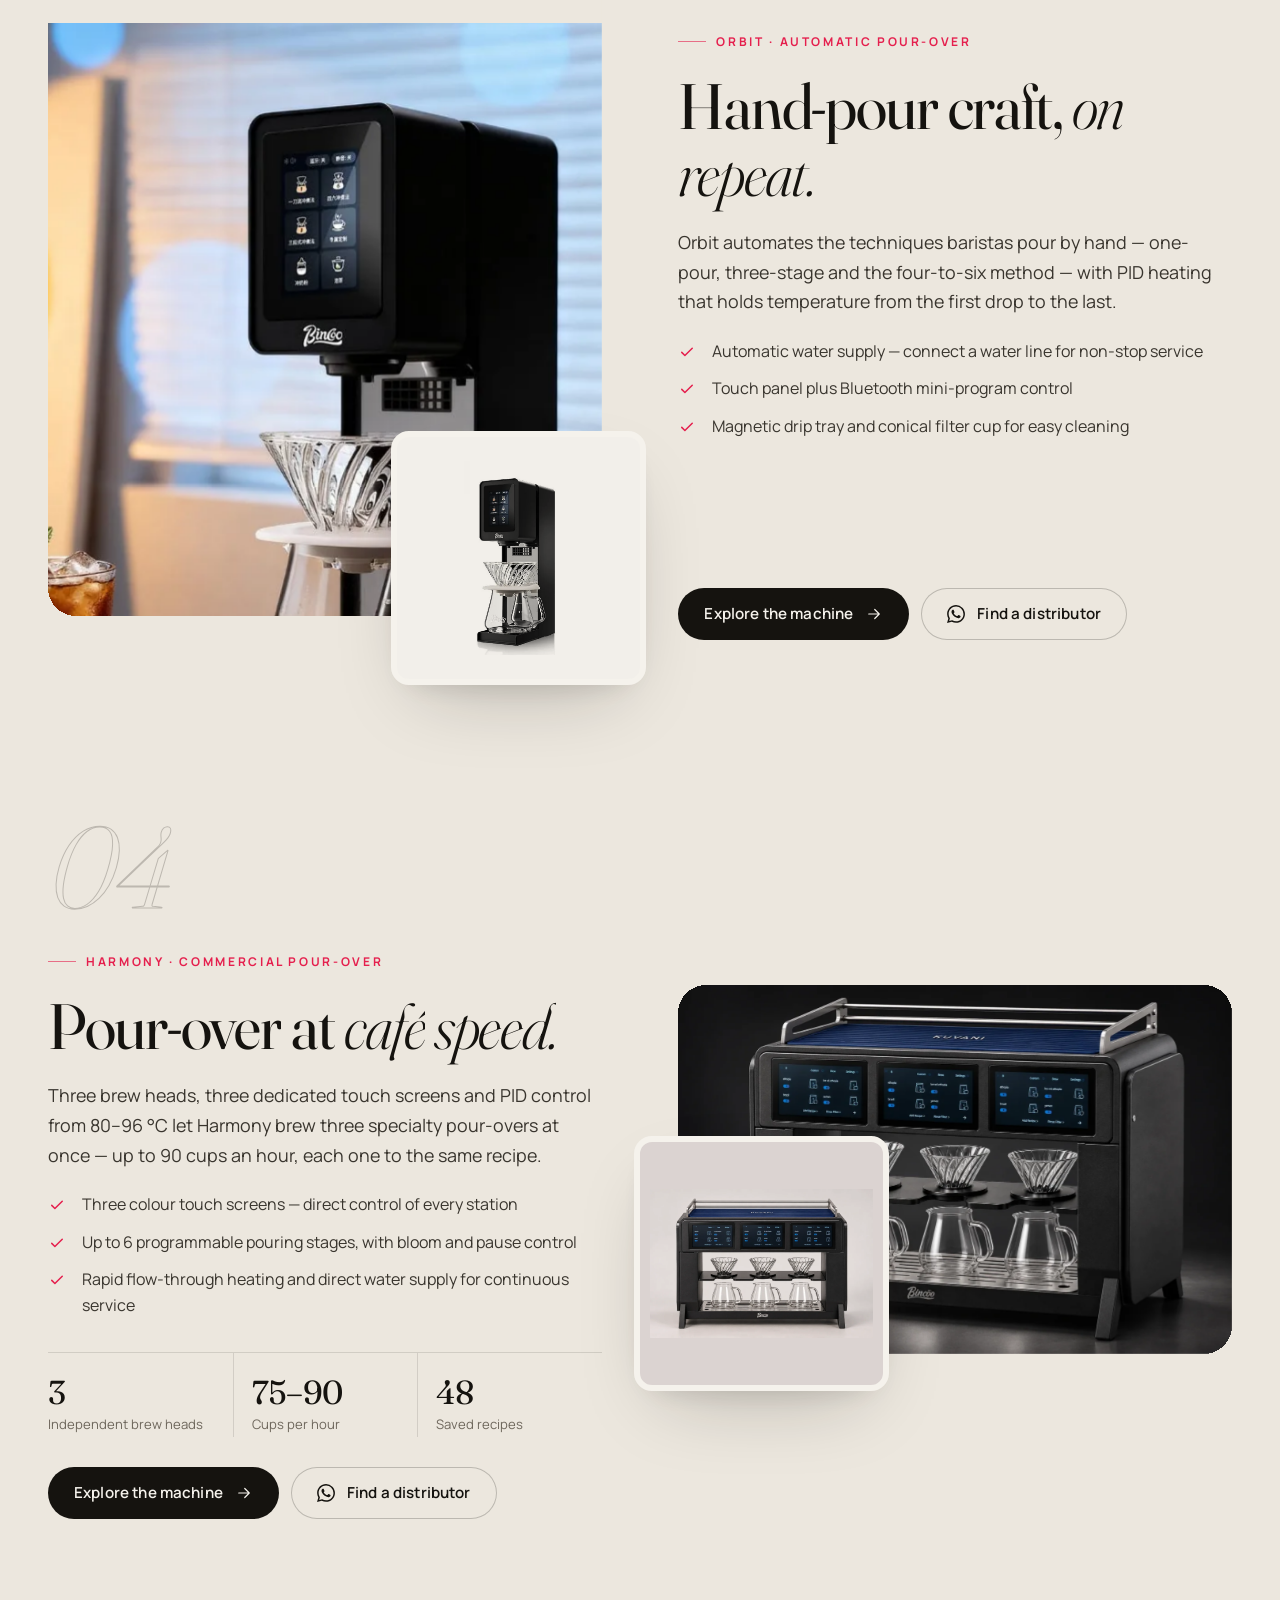
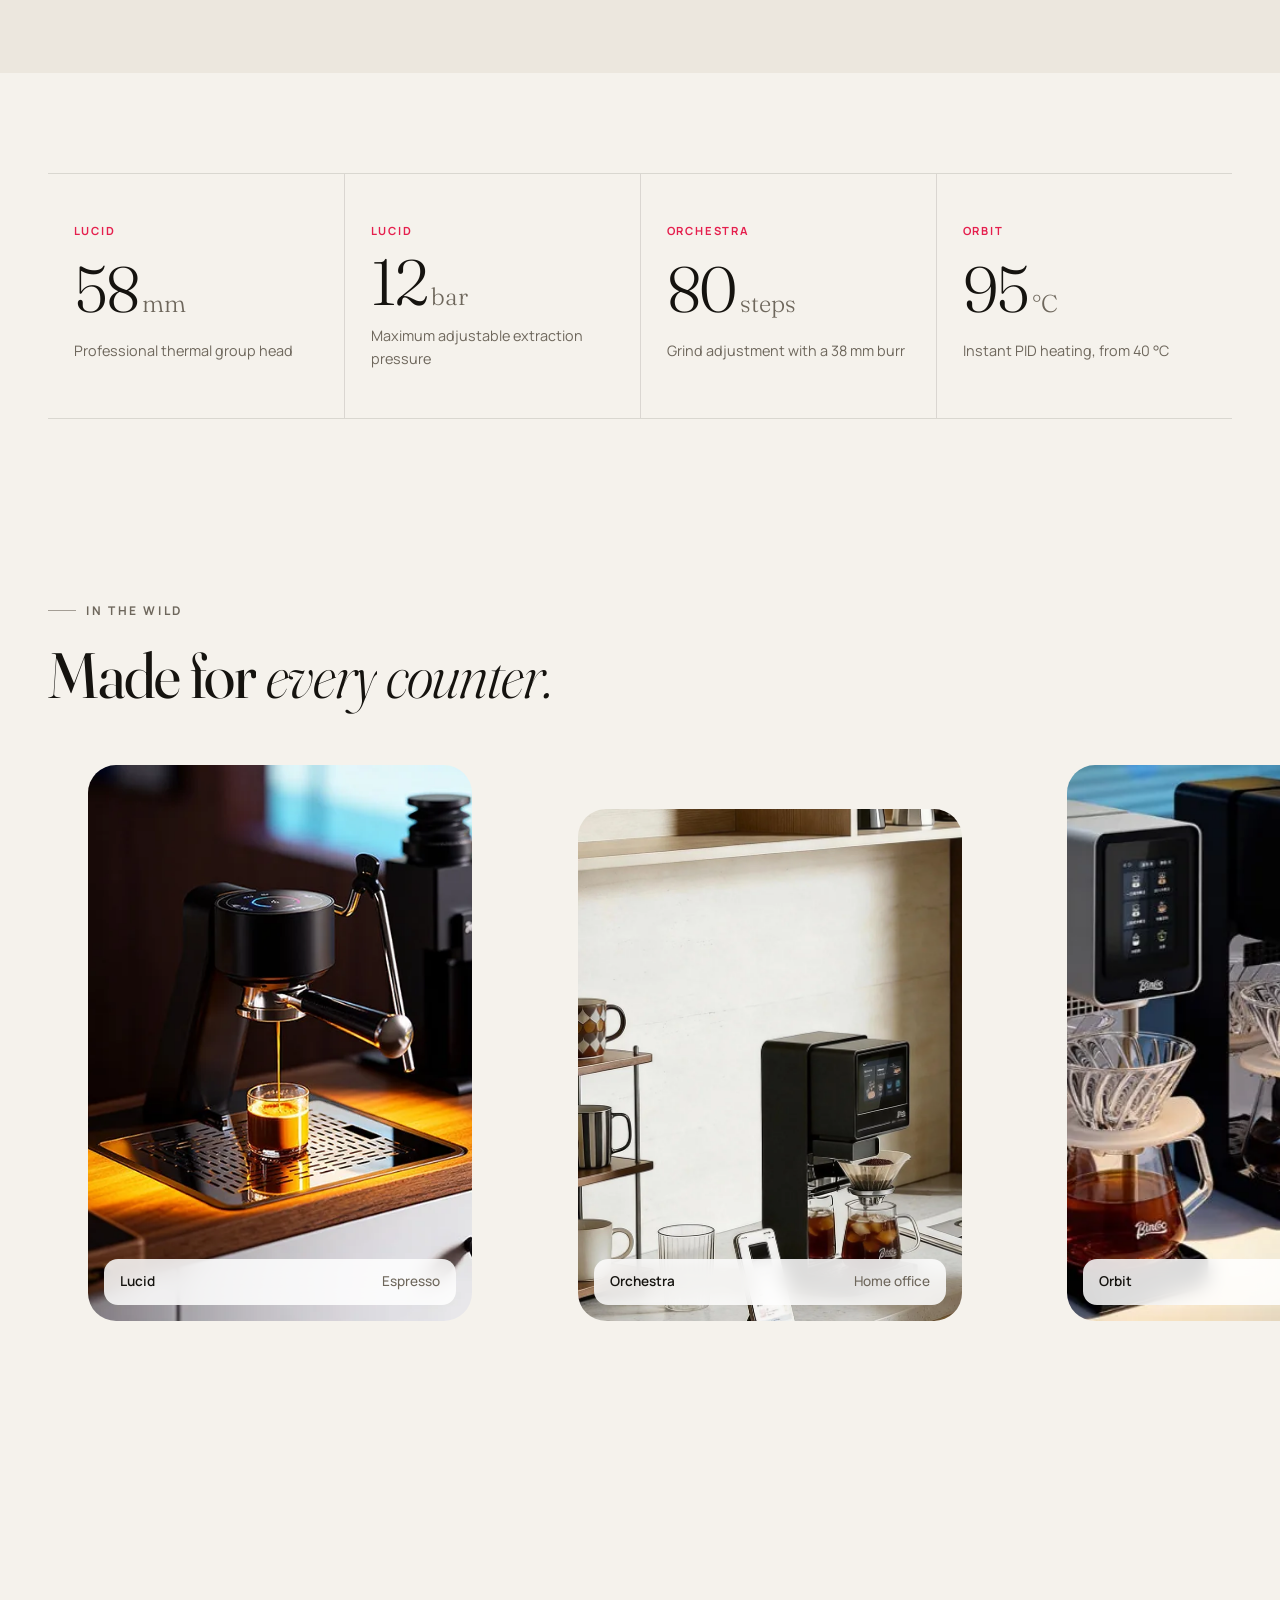
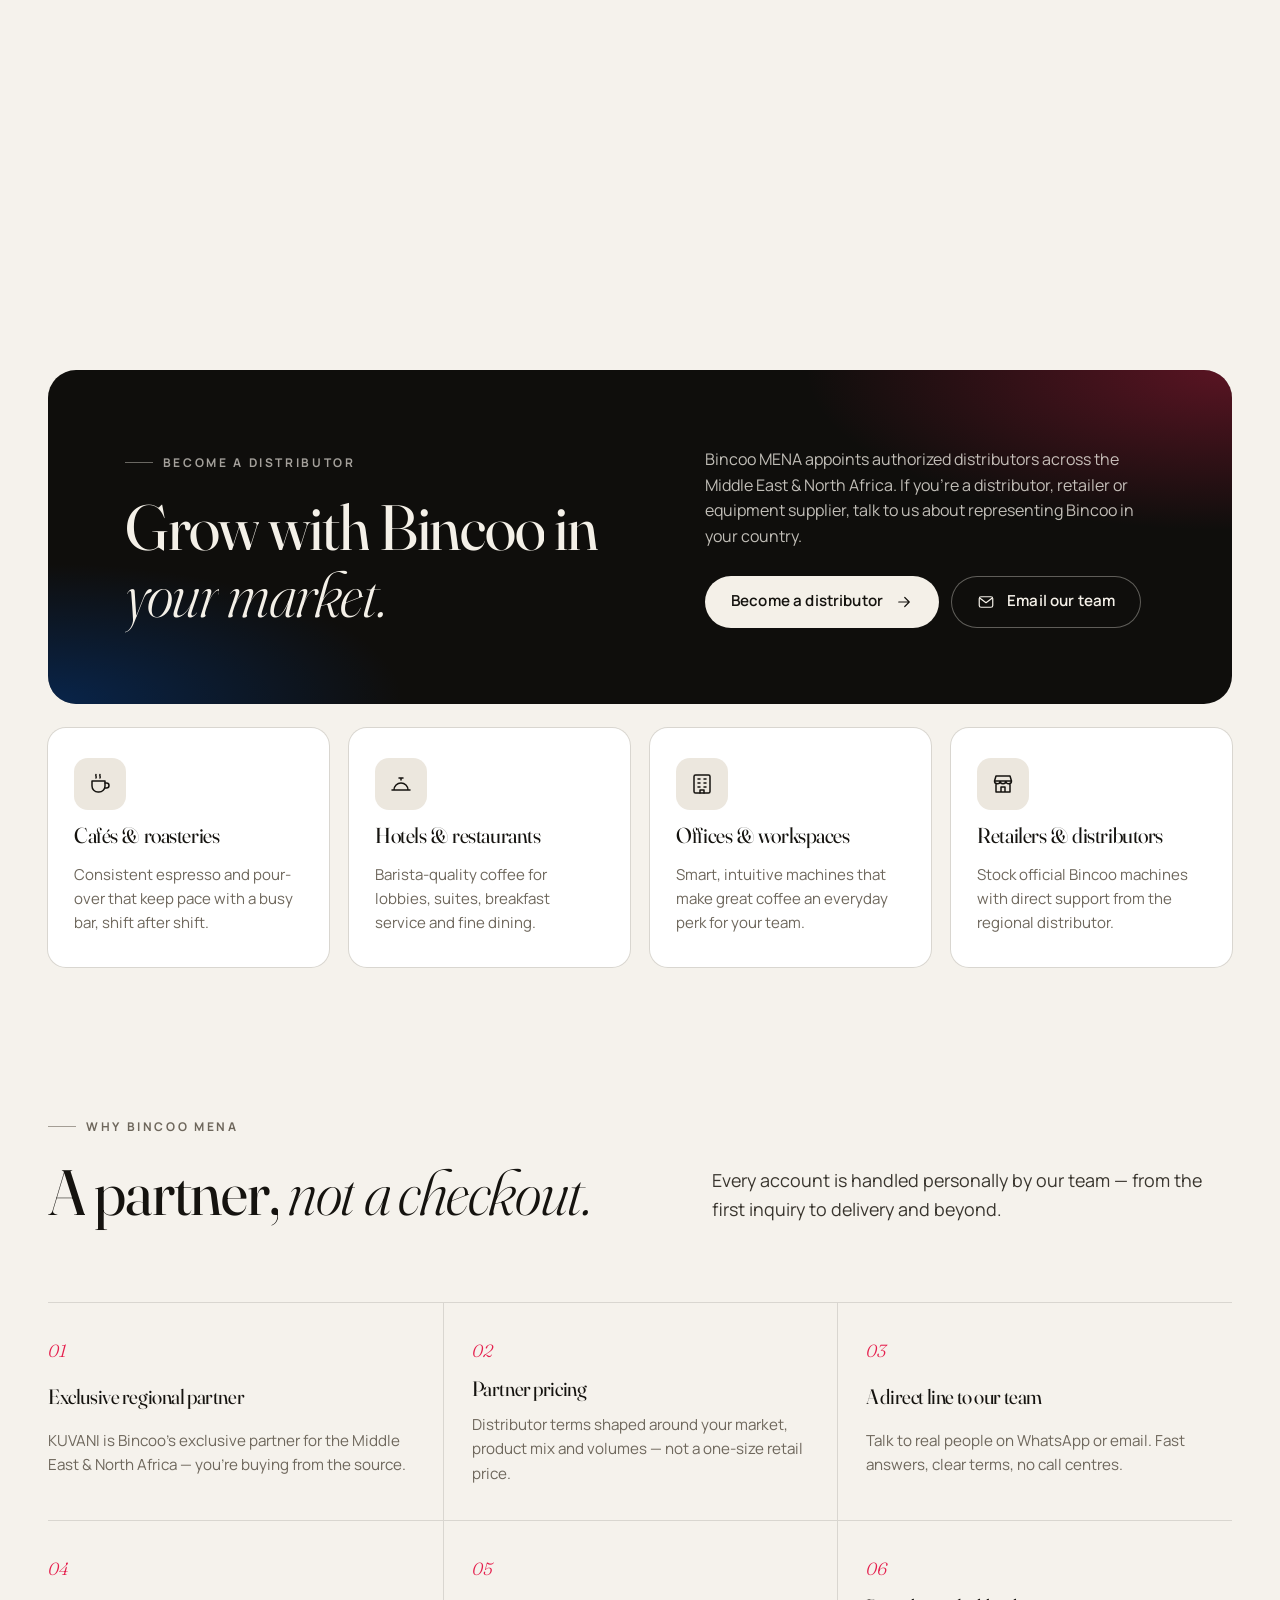
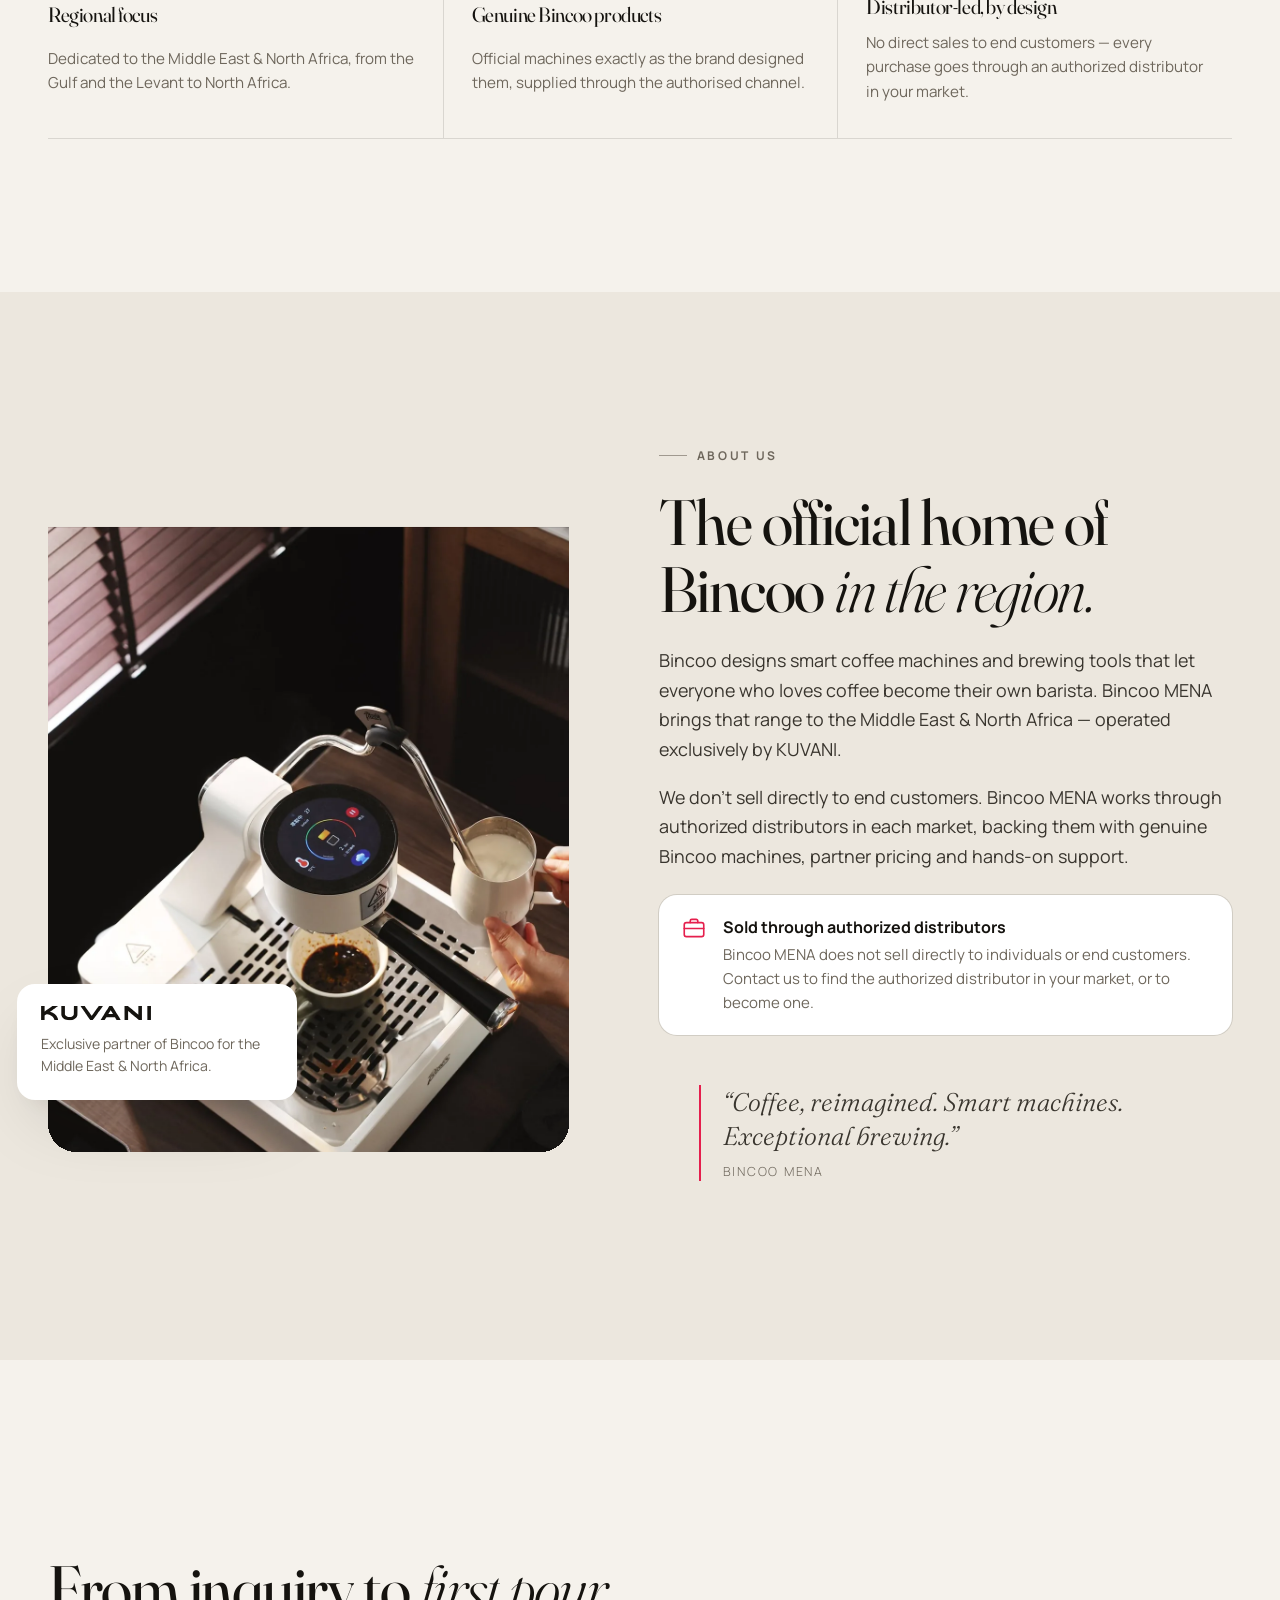
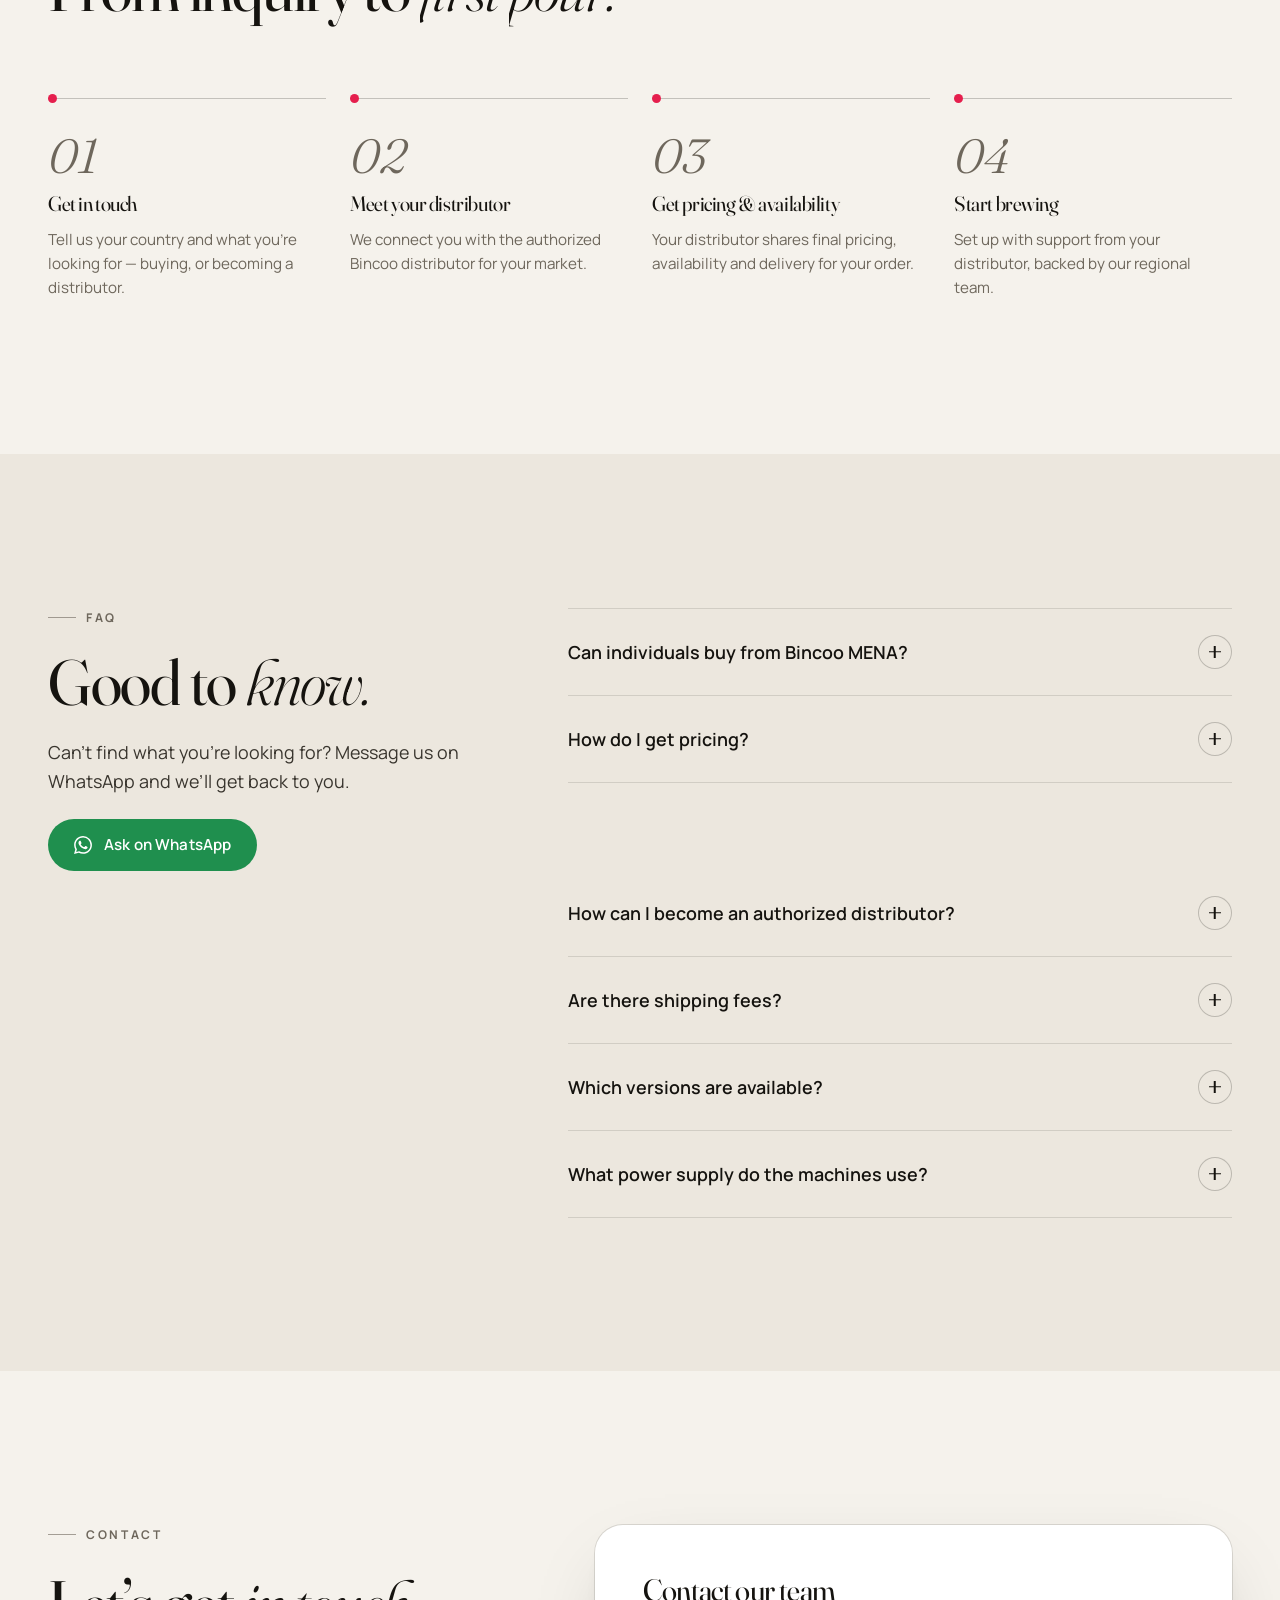
==== commit 2139d5c4: "Offer worldwide countries in the contact forms Replace the MENA-only country list with 171 countries" ====
--- a/index.html
+++ b/index.html
@@ -22,7 +22,7 @@
   <link rel="preconnect" href="https://fonts.googleapis.com">
   <link rel="preconnect" href="https://fonts.gstatic.com" crossorigin>
   <link rel="stylesheet" href="https://fonts.googleapis.com/css2?family=Fraunces:ital,opsz,wght@0,9..144,300..600;1,9..144,300..500&family=Manrope:wght@400;500;600;700;800&display=swap">
-  <link rel="stylesheet" href="assets/css/style.css?v=22">
+  <link rel="stylesheet" href="assets/css/style.css?v=23">
   <script type="application/ld+json">{"@context": "https://schema.org", "@type": "Organization", "name": "Bincoo MENA", "url": "https://bincoo-mena.com/", "logo": "https://bincoo-mena.com/assets/img/brand/bincoo-color.svg", "email": "bincoo@kuvani.com", "telephone": "+974 7051 0002", "description": "Official Bincoo distributor for the Middle East & North Africa, exclusive by KUVANI. Sold through authorized distributors.", "sameAs": ["https://www.instagram.com/bincoo.mena/"], "areaServed": "Middle East and North Africa", "parentOrganization": {"@type": "Organization", "name": "KUVANI"}}</script>
 </head>
 <body id="top">
@@ -416,7 +416,7 @@
             <div class="field"><label for="f-company">Company</label><input class="input" id="f-company" name="company" autocomplete="organization" placeholder="Your company (optional)"></div>
             <div class="field"><label for="f-name">Your name <span class="req">*</span></label><input class="input" id="f-name" name="name" autocomplete="name" required placeholder="Full name"><span class="field__error">Please enter your name.</span></div>
             <div class="field"><label for="f-type">I&rsquo;m interested in</label><select class="select" id="f-type" name="type"><option value="">Select&hellip;</option><option>Finding where to buy in my country</option><option>Becoming an authorized distributor</option><option>Something else</option></select></div>
-            <div class="field"><label for="f-country">Country <span class="req">*</span></label><select class="select" id="f-country" name="country" required><option value="">Select&hellip;</option><option>Algeria</option><option>Bahrain</option><option>Egypt</option><option>Iraq</option><option>Jordan</option><option>Kuwait</option><option>Lebanon</option><option>Libya</option><option>Morocco</option><option>Oman</option><option>Palestine</option><option>Qatar</option><option>Saudi Arabia</option><option>Sudan</option><option>Syria</option><option>Tunisia</option><option>United Arab Emirates</option><option>Yemen</option><option>Other</option></select><span class="field__error">Please choose your country.</span></div>
+            <div class="field"><label for="f-country">Country <span class="req">*</span></label><select class="select" id="f-country" name="country" required><option value="">Select&hellip;</option><optgroup label="Middle East &amp; North Africa"><option>Algeria</option><option>Bahrain</option><option>Egypt</option><option>Iraq</option><option>Jordan</option><option>Kuwait</option><option>Lebanon</option><option>Libya</option><option>Mauritania</option><option>Morocco</option><option>Oman</option><option>Palestine</option><option>Qatar</option><option>Saudi Arabia</option><option>Sudan</option><option>Syria</option><option>Tunisia</option><option>United Arab Emirates</option><option>Yemen</option></optgroup><optgroup label="Türkiye &amp; Caucasus"><option>Türkiye</option><option>Armenia</option><option>Azerbaijan</option><option>Georgia</option></optgroup><optgroup label="Europe"><option>Albania</option><option>Andorra</option><option>Austria</option><option>Belarus</option><option>Belgium</option><option>Bosnia and Herzegovina</option><option>Bulgaria</option><option>Croatia</option><option>Cyprus</option><option>Czech Republic</option><option>Denmark</option><option>Estonia</option><option>Finland</option><option>France</option><option>Germany</option><option>Greece</option><option>Hungary</option><option>Iceland</option><option>Ireland</option><option>Italy</option><option>Kosovo</option><option>Latvia</option><option>Liechtenstein</option><option>Lithuania</option><option>Luxembourg</option><option>Malta</option><option>Moldova</option><option>Monaco</option><option>Montenegro</option><option>Netherlands</option><option>North Macedonia</option><option>Norway</option><option>Poland</option><option>Portugal</option><option>Romania</option><option>San Marino</option><option>Serbia</option><option>Slovakia</option><option>Slovenia</option><option>Spain</option><option>Sweden</option><option>Switzerland</option><option>Ukraine</option><option>United Kingdom</option></optgroup><optgroup label="Russia &amp; Central Asia"><option>Russia</option><option>Kazakhstan</option><option>Kyrgyzstan</option><option>Mongolia</option><option>Tajikistan</option><option>Turkmenistan</option><option>Uzbekistan</option></optgroup><optgroup label="East Asia"><option>China</option><option>Hong Kong</option><option>Japan</option><option>Macau</option><option>South Korea</option><option>Taiwan</option></optgroup><optgroup label="South &amp; Southeast Asia"><option>Afghanistan</option><option>Bangladesh</option><option>Bhutan</option><option>Brunei</option><option>Cambodia</option><option>India</option><option>Indonesia</option><option>Laos</option><option>Malaysia</option><option>Maldives</option><option>Myanmar</option><option>Nepal</option><option>Pakistan</option><option>Philippines</option><option>Singapore</option><option>Sri Lanka</option><option>Thailand</option><option>Vietnam</option></optgroup><optgroup label="Africa"><option>Angola</option><option>Benin</option><option>Botswana</option><option>Burkina Faso</option><option>Burundi</option><option>Cameroon</option><option>Cape Verde</option><option>Central African Republic</option><option>Chad</option><option>Comoros</option><option>Congo</option><option>Côte d’Ivoire</option><option>DR Congo</option><option>Djibouti</option><option>Equatorial Guinea</option><option>Eritrea</option><option>Eswatini</option><option>Ethiopia</option><option>Gabon</option><option>Gambia</option><option>Ghana</option><option>Guinea</option><option>Guinea-Bissau</option><option>Kenya</option><option>Lesotho</option><option>Liberia</option><option>Madagascar</option><option>Malawi</option><option>Mali</option><option>Mauritius</option><option>Mozambique</option><option>Namibia</option><option>Niger</option><option>Nigeria</option><option>Rwanda</option><option>Senegal</option><option>Seychelles</option><option>Sierra Leone</option><option>Somalia</option><option>South Africa</option><option>South Sudan</option><option>Tanzania</option><option>Togo</option><option>Uganda</option><option>Zambia</option><option>Zimbabwe</option></optgroup><optgroup label="Americas"><option>United States</option><option>Canada</option><option>Mexico</option><option>Argentina</option><option>Bolivia</option><option>Brazil</option><option>Chile</option><option>Colombia</option><option>Costa Rica</option><option>Dominican Republic</option><option>Ecuador</option><option>El Salvador</option><option>Guatemala</option><option>Honduras</option><option>Jamaica</option><option>Panama</option><option>Paraguay</option><option>Peru</option><option>Puerto Rico</option><option>Trinidad and Tobago</option><option>Uruguay</option><option>Venezuela</option></optgroup><optgroup label="Oceania"><option>Australia</option><option>Fiji</option><option>New Zealand</option><option>Papua New Guinea</option></optgroup><optgroup label="Other"><option>Other</option></optgroup></select><span class="field__error">Please choose your country.</span></div>
             <div class="field"><label for="f-email">Email <span class="req">*</span></label><input class="input" id="f-email" name="email" type="email" autocomplete="email" required placeholder="name@company.com"><span class="field__error">Please enter a valid email.</span></div>
             <div class="field"><label for="f-phone">Phone / WhatsApp <span class="req">*</span></label><input class="input" id="f-phone" name="phone" type="tel" autocomplete="tel" required placeholder="+974 ..."><span class="field__error">Please enter a phone number.</span></div>
             <fieldset class="field field--full"><legend>Machines of interest</legend><div class="checks" style="margin-top:8px"><div class="check"><input type="checkbox" id="pr-lucid" name="products" value="lucid" data-label="Lucid"><label for="pr-lucid">Lucid<small>Smart Espresso Machine</small></label></div><div class="check"><input type="checkbox" id="pr-orchestra" name="products" value="orchestra" data-label="Orchestra"><label for="pr-orchestra">Orchestra<small>Grind &amp; Brew Pour-Over</small></label></div><div class="check"><input type="checkbox" id="pr-orbit" name="products" value="orbit" data-label="Orbit"><label for="pr-orbit">Orbit<small>Automatic Pour-Over Brewer</small></label></div><div class="check"><input type="checkbox" id="pr-harmony" name="products" value="harmony" data-label="Harmony"><label for="pr-harmony">Harmony<small>Commercial Pour-Over Machine</small></label></div></div></fieldset>
@@ -475,7 +475,7 @@
     <div class="footer__giant" aria-hidden="true">Bincoo MENA</div>
   </footer>
 
-  <script src="assets/js/main.js?v=22" defer></script>
-  <script src="assets/js/chat.js?v=22" defer></script>
+  <script src="assets/js/main.js?v=23" defer></script>
+  <script src="assets/js/chat.js?v=23" defer></script>
 </body>
 </html>
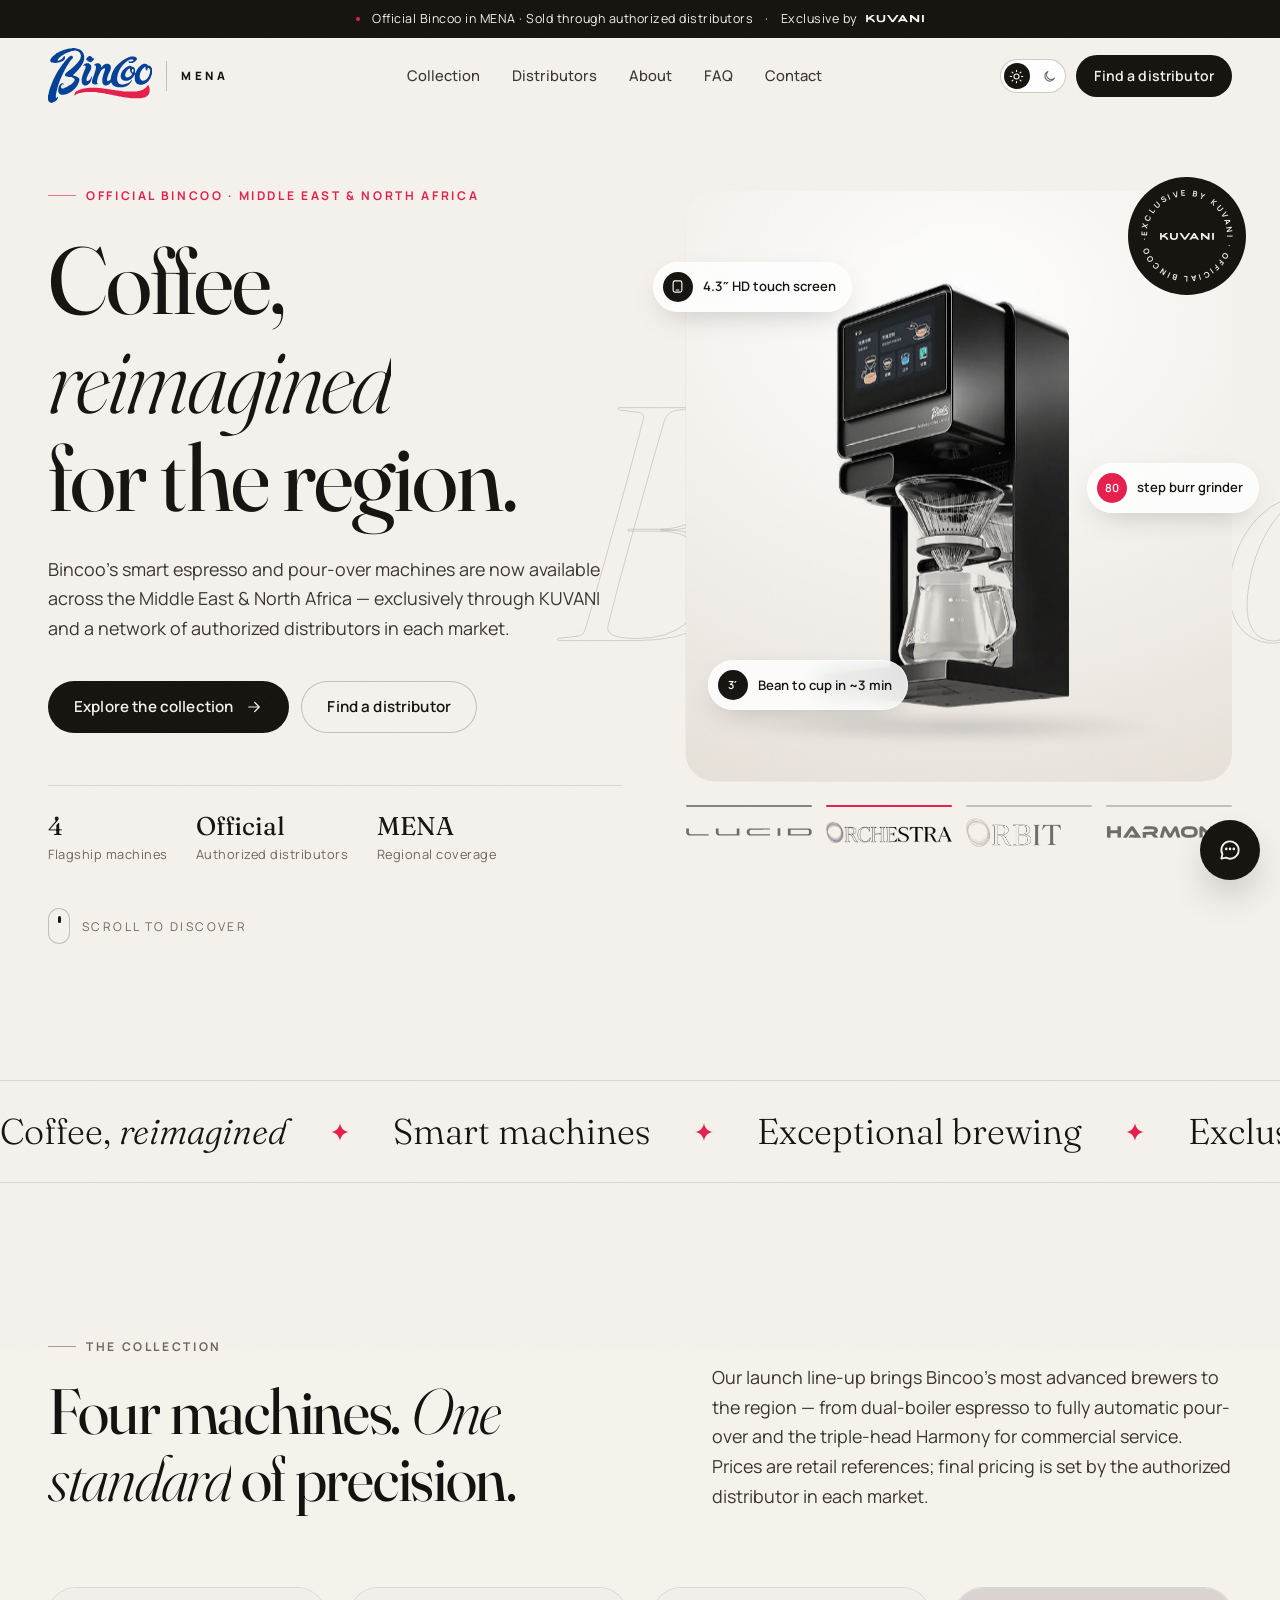
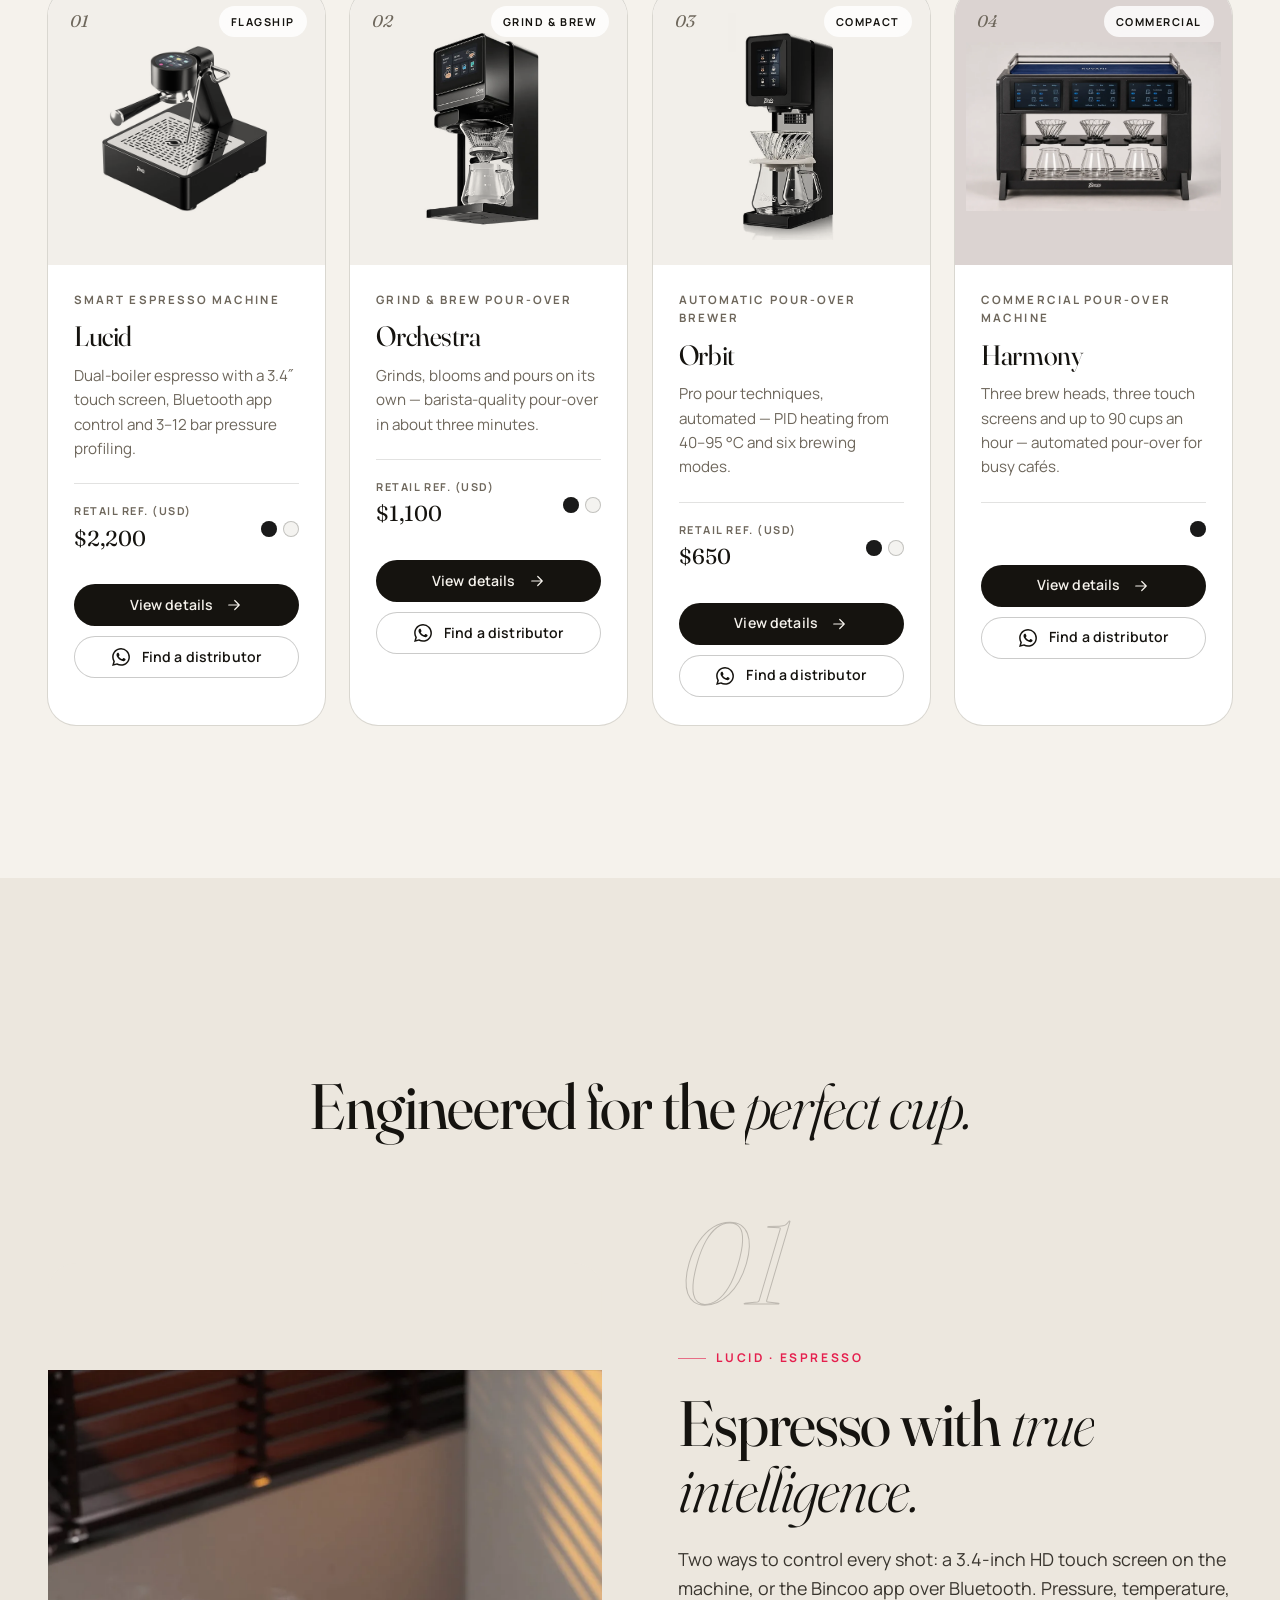
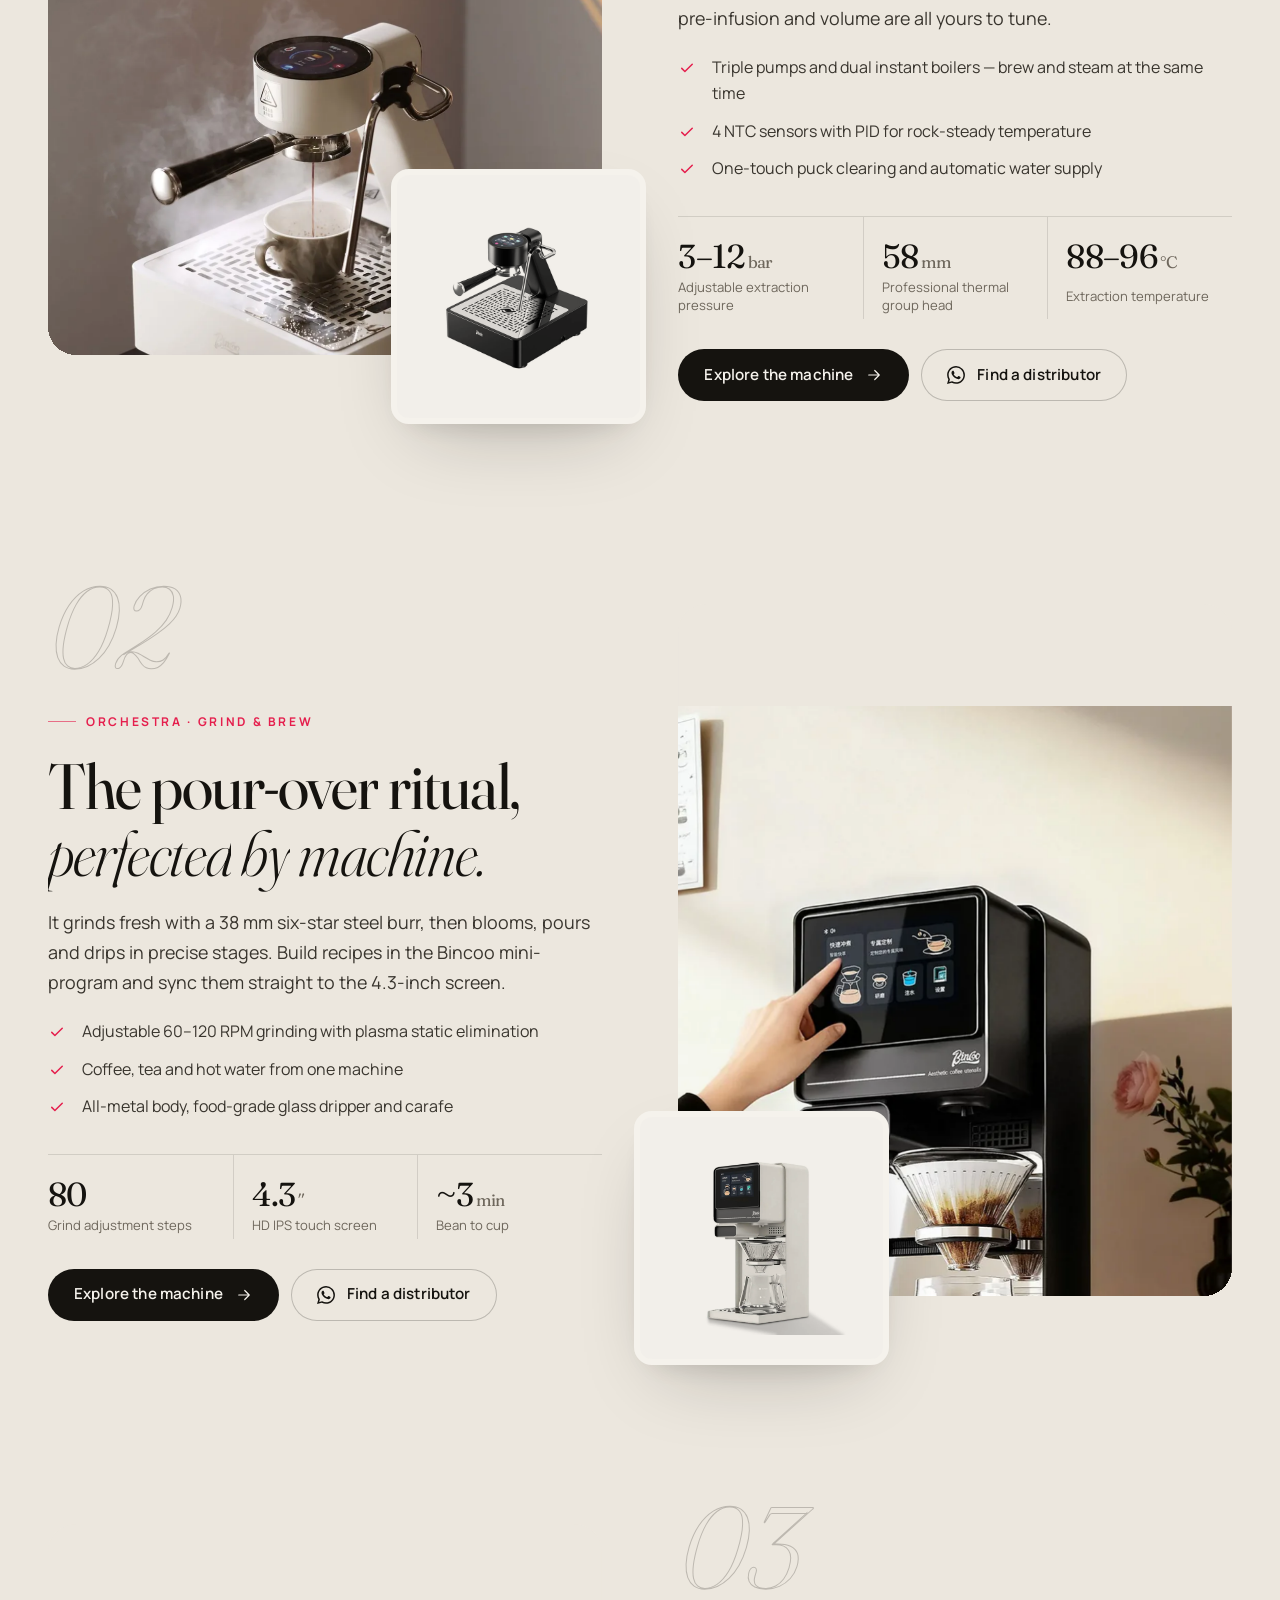
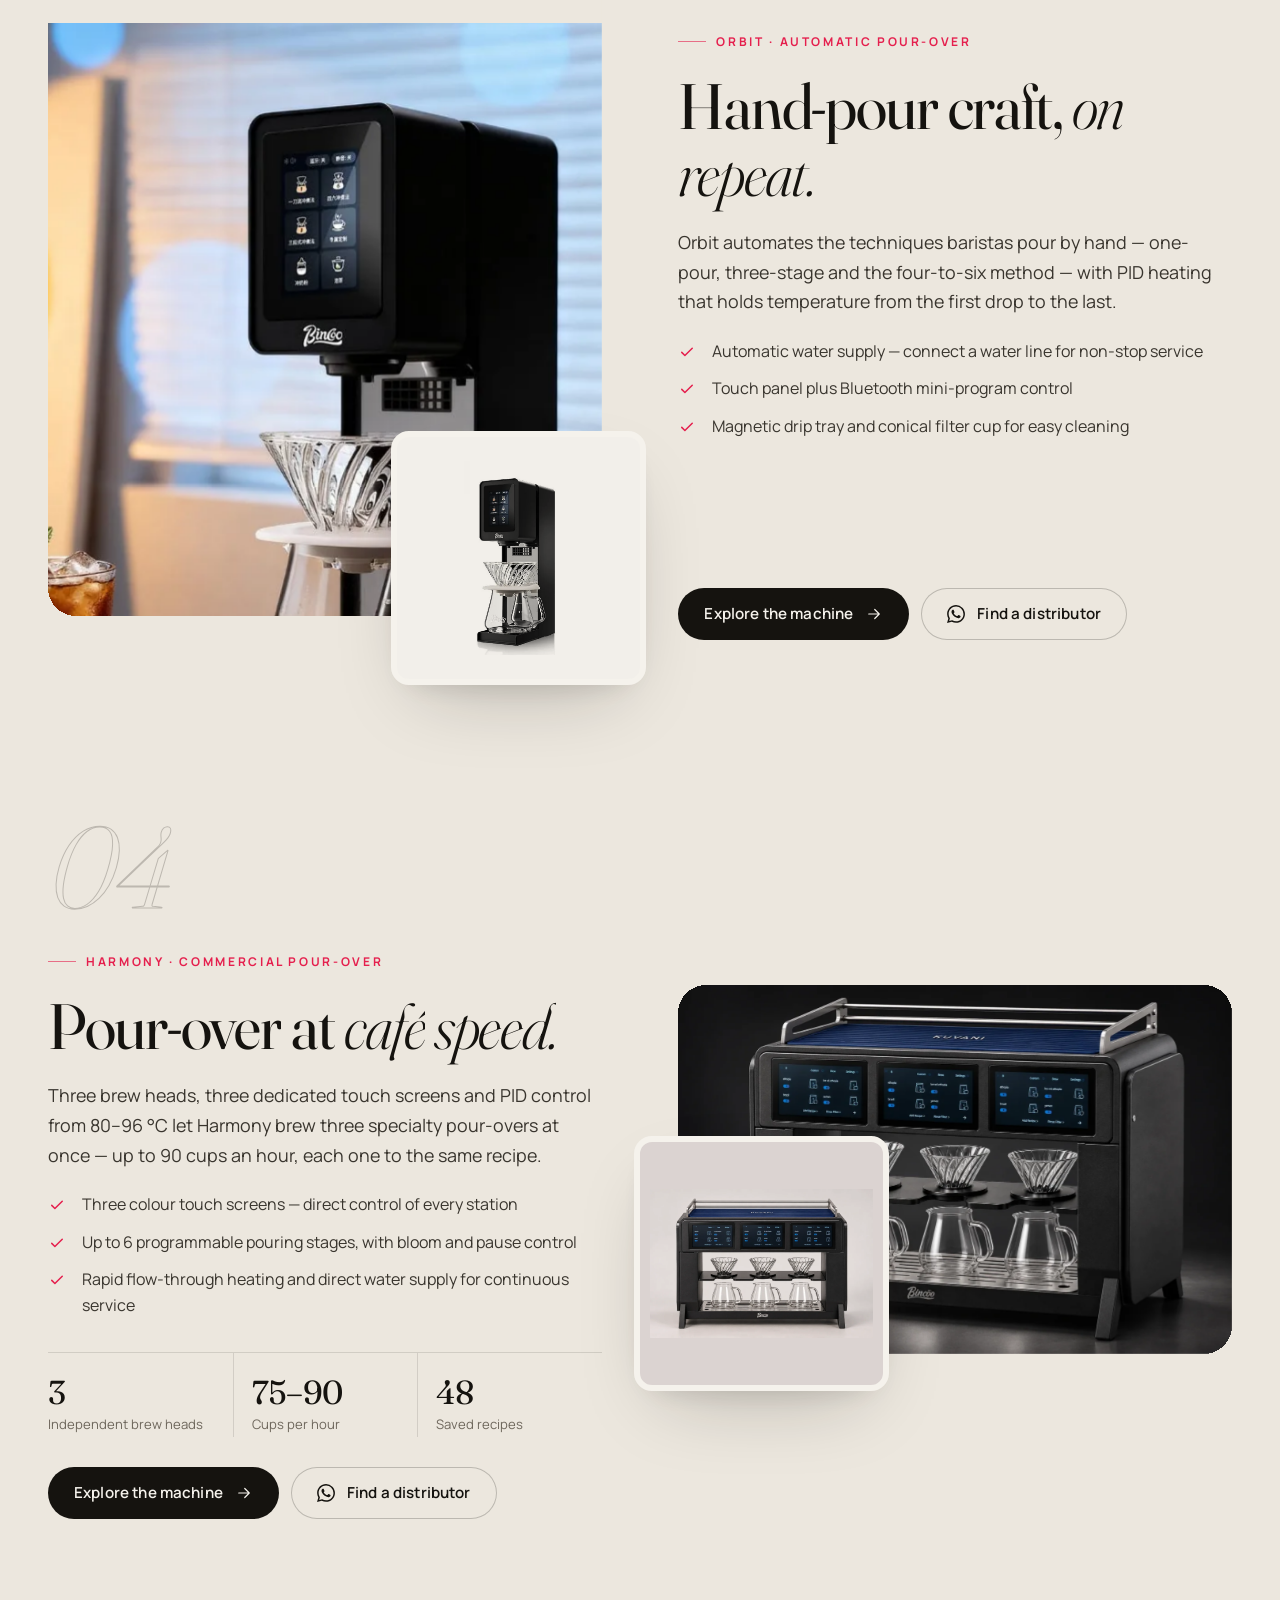
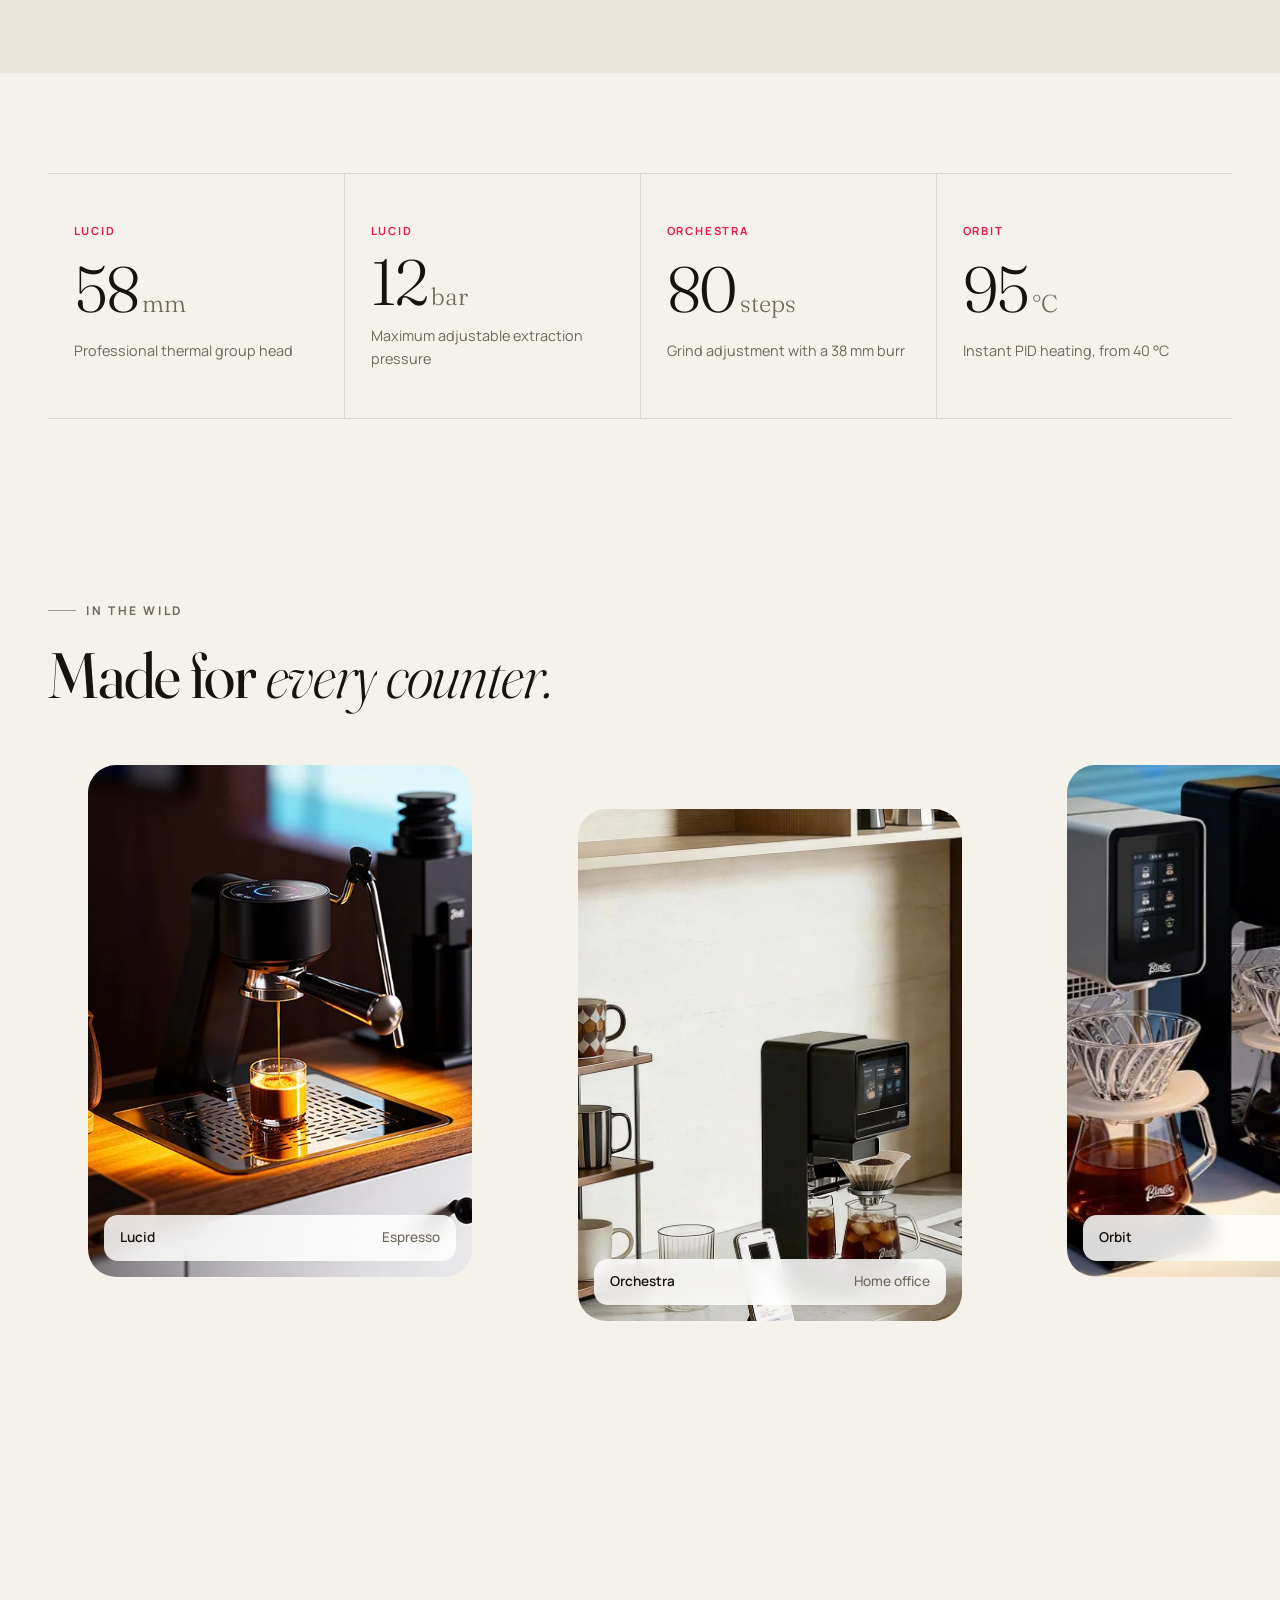
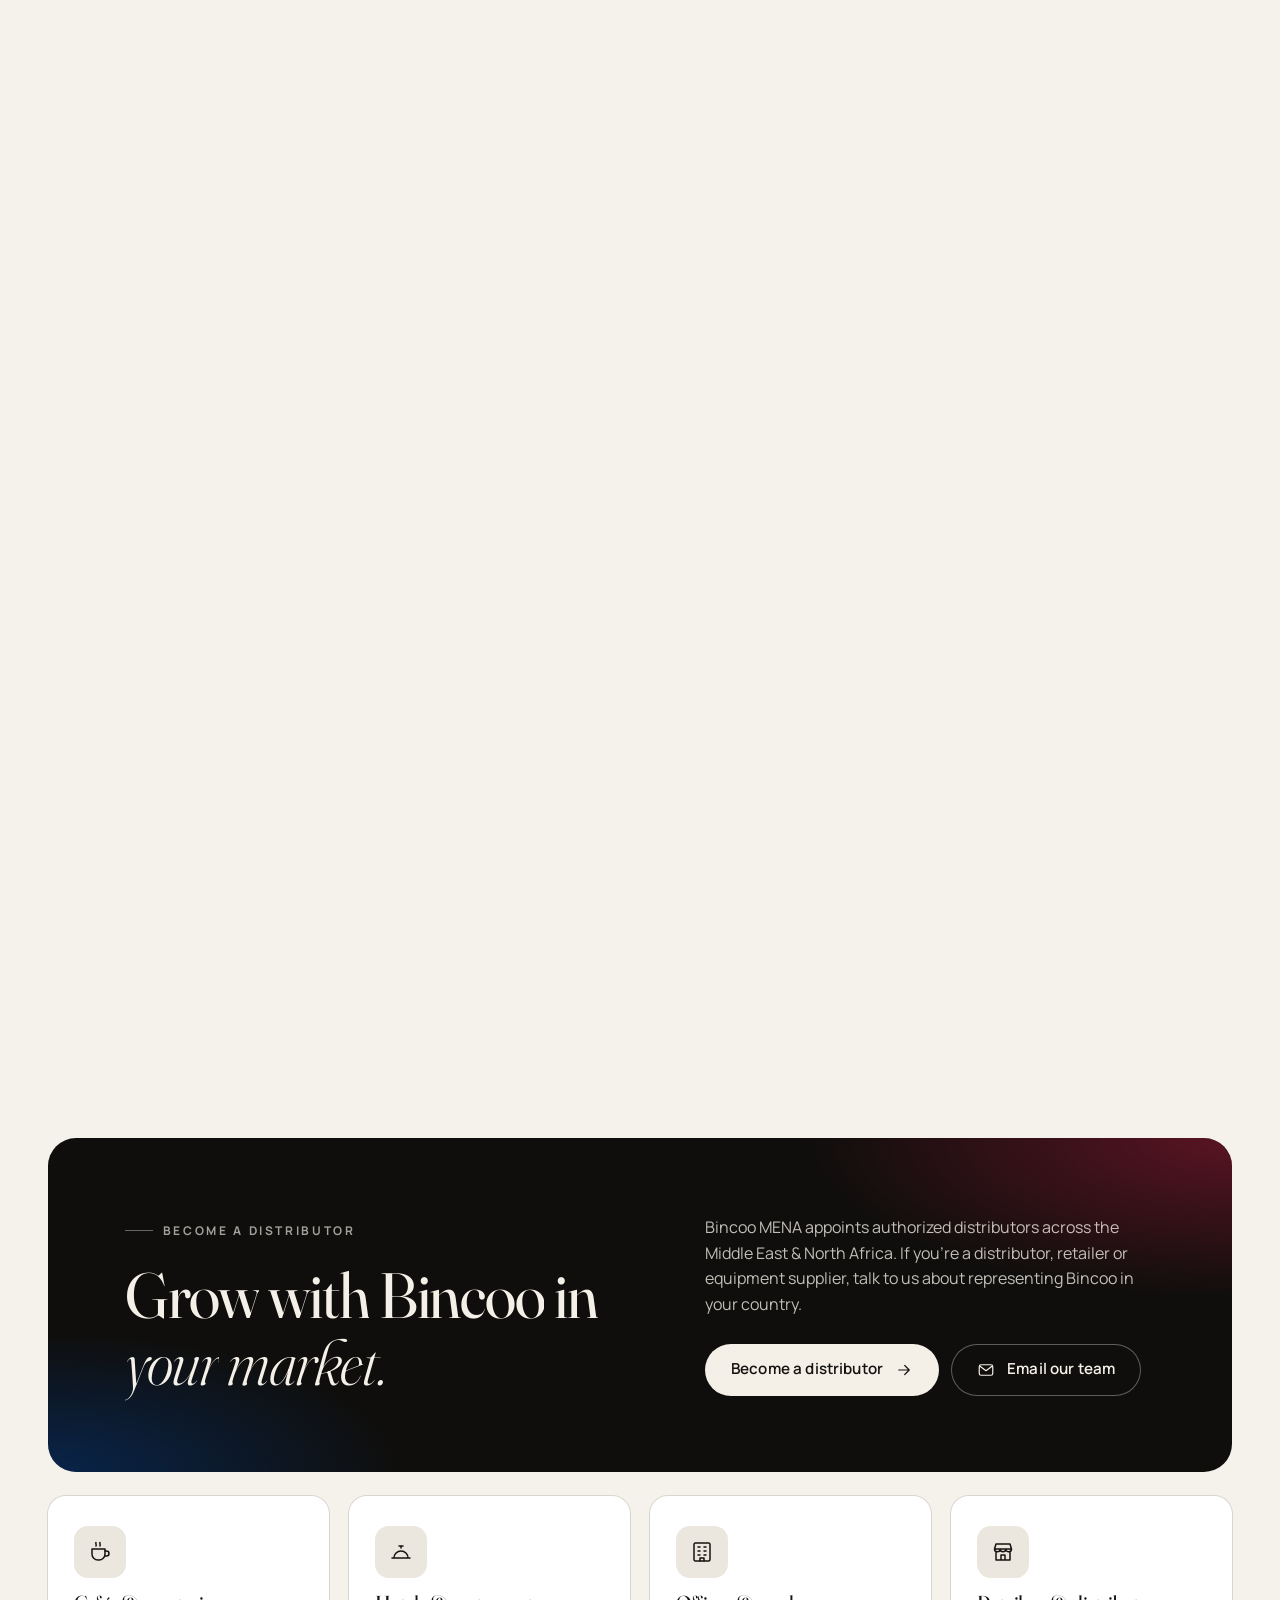
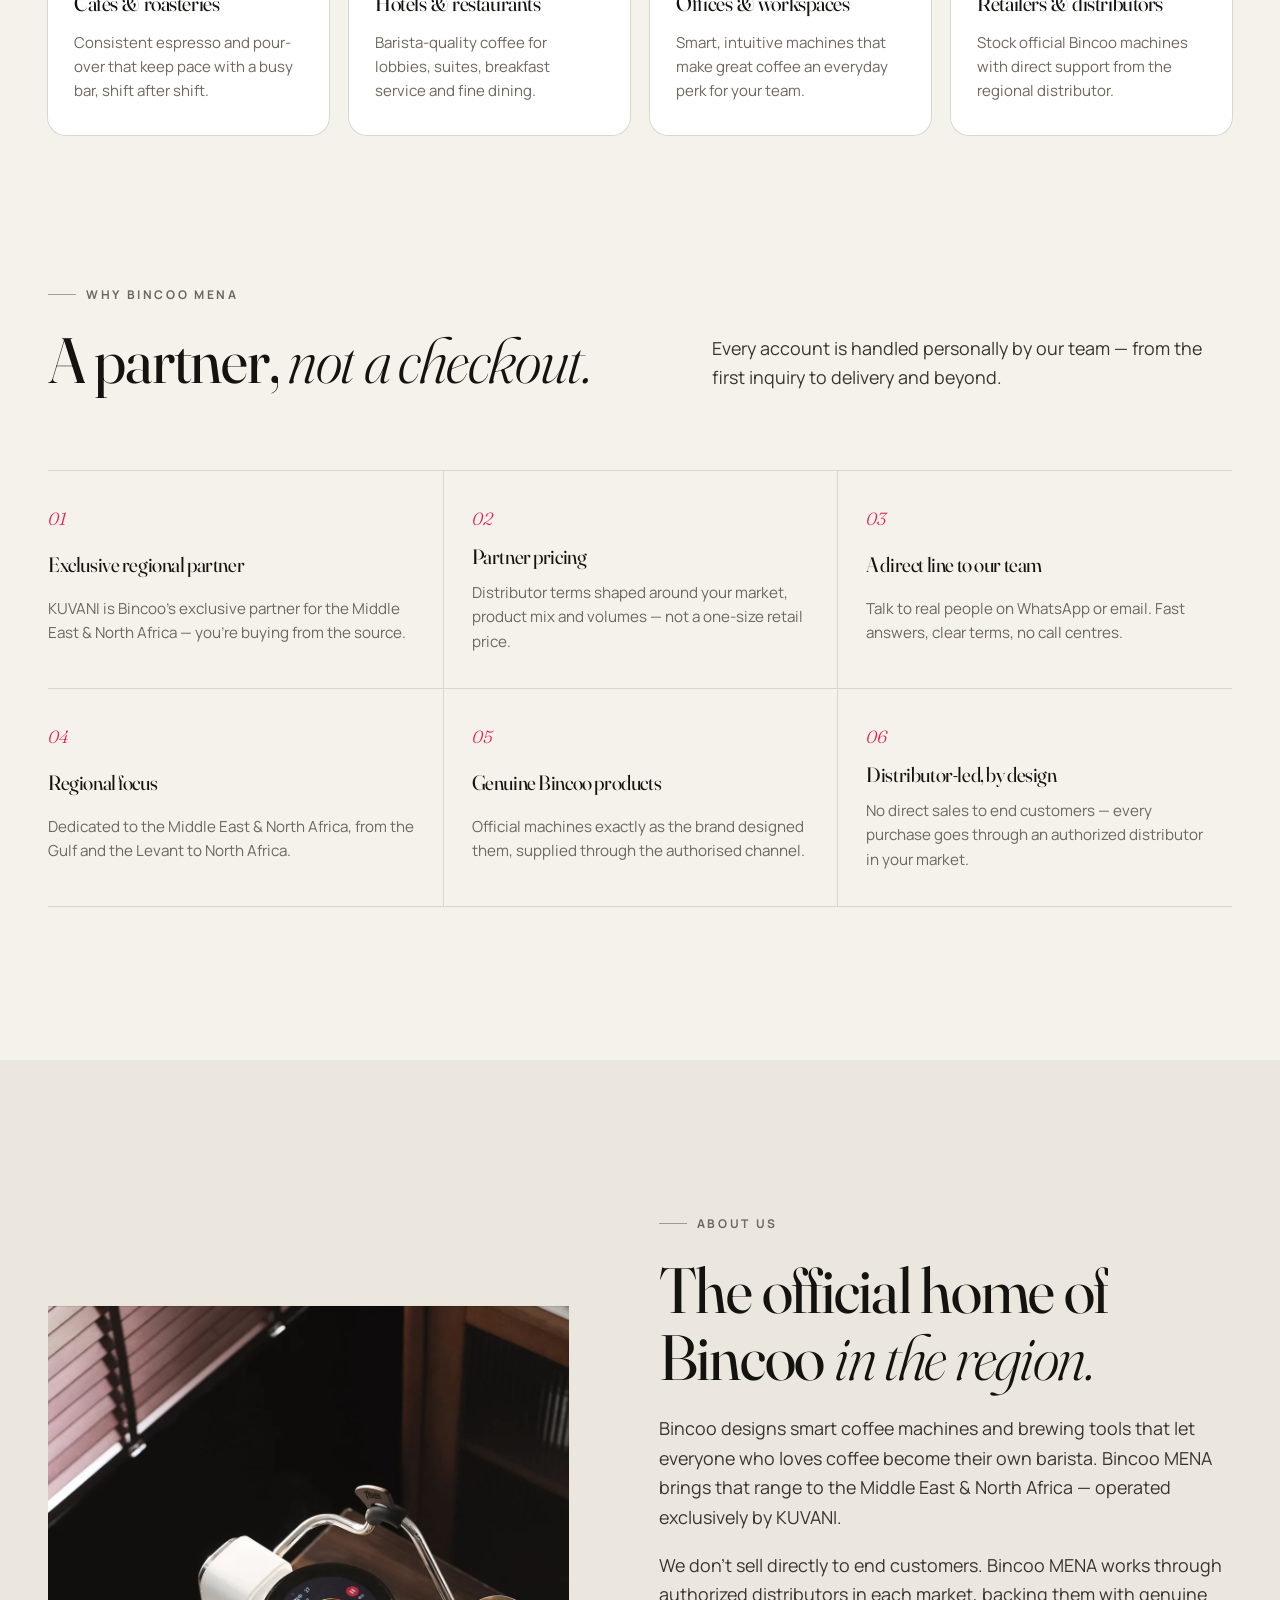
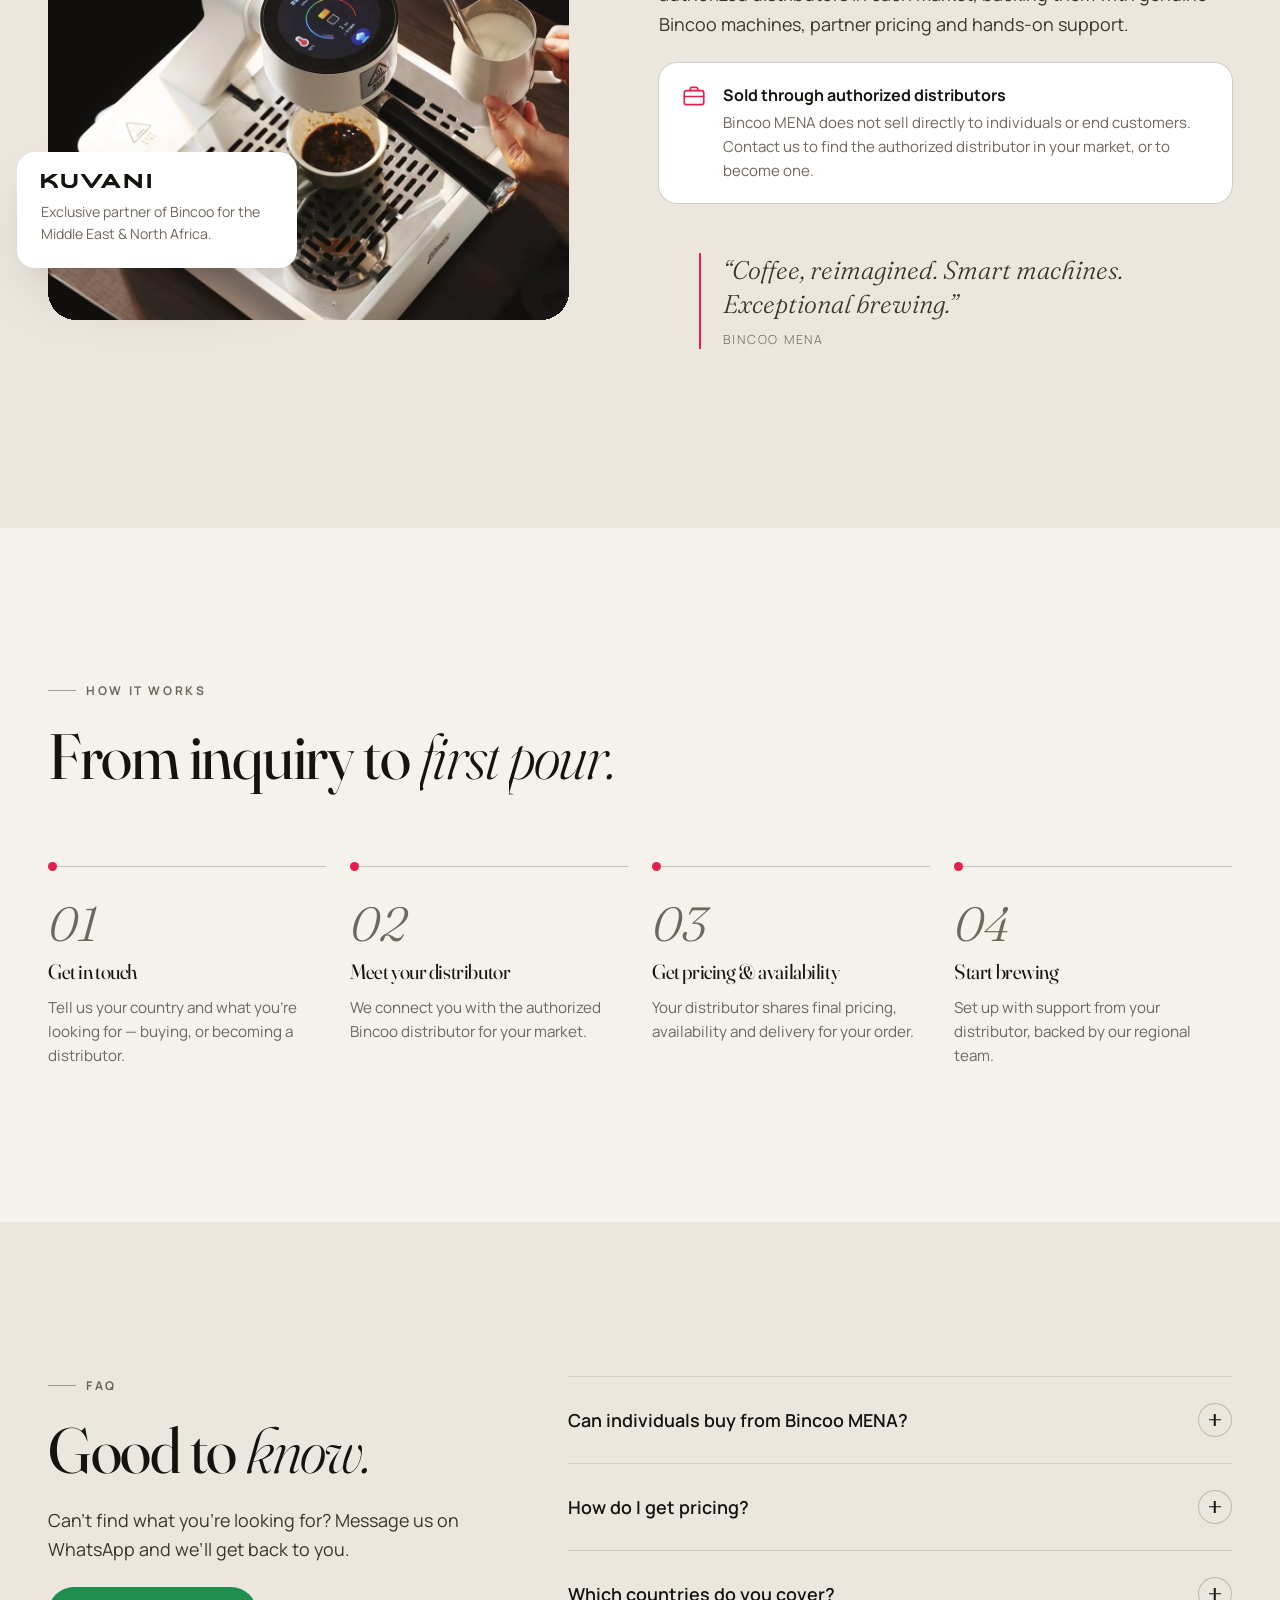
==== commit fa5bc9c2: "Show Harmony gallery photos whole in "Made for every counter" Landscape photos get a 3:2 card at the" ====
--- a/index.html
+++ b/index.html
@@ -22,7 +22,7 @@
   <link rel="preconnect" href="https://fonts.googleapis.com">
   <link rel="preconnect" href="https://fonts.gstatic.com" crossorigin>
   <link rel="stylesheet" href="https://fonts.googleapis.com/css2?family=Fraunces:ital,opsz,wght@0,9..144,300..600;1,9..144,300..500&family=Manrope:wght@400;500;600;700;800&display=swap">
-  <link rel="stylesheet" href="assets/css/style.css?v=23">
+  <link rel="stylesheet" href="assets/css/style.css?v=24">
   <script type="application/ld+json">{"@context": "https://schema.org", "@type": "Organization", "name": "Bincoo MENA", "url": "https://bincoo-mena.com/", "logo": "https://bincoo-mena.com/assets/img/brand/bincoo-color.svg", "email": "bincoo@kuvani.com", "telephone": "+974 7051 0002", "description": "Official Bincoo distributor for the Middle East & North Africa, exclusive by KUVANI. Sold through authorized distributors.", "sameAs": ["https://www.instagram.com/bincoo.mena/"], "areaServed": "Middle East and North Africa", "parentOrganization": {"@type": "Organization", "name": "KUVANI"}}</script>
 </head>
 <body id="top">
@@ -314,7 +314,7 @@
           <span class="eyebrow" data-reveal>In the wild</span>
           <h2 data-split>Made for <em>every counter.</em></h2>
         </div></div>
-        <div class="hscroll__track"><figure class="hscroll__item"><img src="assets/img/products/s2-life-espresso.webp" alt="Lucid — Espresso" loading="lazy" decoding="async"><figcaption>Lucid<span>Espresso</span></figcaption></figure><figure class="hscroll__item"><img src="assets/img/products/po-life-kitchen.webp" alt="Orchestra — Home office" loading="lazy" decoding="async"><figcaption>Orchestra<span>Home office</span></figcaption></figure><figure class="hscroll__item"><img src="assets/img/products/cp-duo.webp" alt="Orbit — Duo service" loading="lazy" decoding="async"><figcaption>Orbit<span>Duo service</span></figcaption></figure><figure class="hscroll__item"><img src="assets/img/products/s2-life-steam.webp" alt="Lucid — Steam" loading="lazy" decoding="async"><figcaption>Lucid<span>Steam</span></figcaption></figure><figure class="hscroll__item"><img src="assets/img/products/po-life-counter.webp" alt="Orchestra — Counter" loading="lazy" decoding="async"><figcaption>Orchestra<span>Counter</span></figcaption></figure><figure class="hscroll__item"><img src="assets/img/products/cp-life-white.webp" alt="Orbit — Café bar" loading="lazy" decoding="async"><figcaption>Orbit<span>Café bar</span></figcaption></figure><figure class="hscroll__item"><img src="assets/img/products/s2-life-portafilter.webp" alt="Lucid — 58 mm" loading="lazy" decoding="async"><figcaption>Lucid<span>58 mm</span></figcaption></figure><figure class="hscroll__item"><img src="assets/img/products/po-life-beans.webp" alt="Orchestra — Fresh ground" loading="lazy" decoding="async"><figcaption>Orchestra<span>Fresh ground</span></figcaption></figure><figure class="hscroll__item"><img src="assets/img/products/po6-angle.webp" alt="Harmony — Commercial" loading="lazy" decoding="async"><figcaption>Harmony<span>Commercial</span></figcaption></figure><figure class="hscroll__item"><img src="assets/img/products/po6-dark.webp" alt="Harmony — Triple-head" loading="lazy" decoding="async"><figcaption>Harmony<span>Triple-head</span></figcaption></figure></div>
+        <div class="hscroll__track"><figure class="hscroll__item"><img src="assets/img/products/s2-life-espresso.webp" alt="Lucid — Espresso" loading="lazy" decoding="async"><figcaption>Lucid<span>Espresso</span></figcaption></figure><figure class="hscroll__item"><img src="assets/img/products/po-life-kitchen.webp" alt="Orchestra — Home office" loading="lazy" decoding="async"><figcaption>Orchestra<span>Home office</span></figcaption></figure><figure class="hscroll__item"><img src="assets/img/products/cp-duo.webp" alt="Orbit — Duo service" loading="lazy" decoding="async"><figcaption>Orbit<span>Duo service</span></figcaption></figure><figure class="hscroll__item"><img src="assets/img/products/s2-life-steam.webp" alt="Lucid — Steam" loading="lazy" decoding="async"><figcaption>Lucid<span>Steam</span></figcaption></figure><figure class="hscroll__item"><img src="assets/img/products/po-life-counter.webp" alt="Orchestra — Counter" loading="lazy" decoding="async"><figcaption>Orchestra<span>Counter</span></figcaption></figure><figure class="hscroll__item"><img src="assets/img/products/cp-life-white.webp" alt="Orbit — Café bar" loading="lazy" decoding="async"><figcaption>Orbit<span>Café bar</span></figcaption></figure><figure class="hscroll__item"><img src="assets/img/products/s2-life-portafilter.webp" alt="Lucid — 58 mm" loading="lazy" decoding="async"><figcaption>Lucid<span>58 mm</span></figcaption></figure><figure class="hscroll__item"><img src="assets/img/products/po-life-beans.webp" alt="Orchestra — Fresh ground" loading="lazy" decoding="async"><figcaption>Orchestra<span>Fresh ground</span></figcaption></figure><figure class="hscroll__item hscroll__item--wide"><img src="assets/img/products/po6-angle.webp" alt="Harmony — Commercial" loading="lazy" decoding="async"><figcaption>Harmony<span>Commercial</span></figcaption></figure><figure class="hscroll__item hscroll__item--wide"><img src="assets/img/products/po6-dark.webp" alt="Harmony — Triple-head" loading="lazy" decoding="async"><figcaption>Harmony<span>Triple-head</span></figcaption></figure></div>
       </div>
     </section>
 
@@ -475,7 +475,7 @@
     <div class="footer__giant" aria-hidden="true">Bincoo MENA</div>
   </footer>
 
-  <script src="assets/js/main.js?v=23" defer></script>
-  <script src="assets/js/chat.js?v=23" defer></script>
+  <script src="assets/js/main.js?v=24" defer></script>
+  <script src="assets/js/chat.js?v=24" defer></script>
 </body>
 </html>
--- a/assets/css/style.css
+++ b/assets/css/style.css
@@ -449,9 +449,12 @@
 /* ---------- Horizontal gallery ---------- */
 .hscroll { position: relative; }
 .hscroll__sticky { position: sticky; top: 0; height: 100vh; overflow: hidden; display: flex; flex-direction: column; justify-content: center; gap: 40px; }
-.hscroll__track { display: flex; gap: clamp(16px, 2vw, 28px); padding-inline: var(--gutter); will-change: transform; }
+.hscroll__track { display: flex; align-items: flex-start; gap: clamp(16px, 2vw, 28px); padding-inline: var(--gutter); will-change: transform; }
 .hscroll__item { flex: none; width: clamp(260px, 30vw, 440px); aspect-ratio: 3 / 4; border-radius: var(--radius-lg); overflow: hidden; position: relative; background: var(--bg-2); }
 .hscroll__item:nth-child(even) { margin-top: 60px; }
+/* Landscape photos get a card twice as wide at the same height (3:2), so nothing is cropped */
+.hscroll__item--wide { width: calc(clamp(260px, 30vw, 440px) * 2); aspect-ratio: 3 / 2; }
+.hscroll--static .hscroll__item--wide { width: min(calc(clamp(260px, 30vw, 440px) * 2), 88vw); }
 .hscroll__item img { width: 100%; height: 100%; object-fit: cover; transition: transform 1.2s var(--ease-out); }
 .hscroll__item:hover img { transform: scale(1.05); }
 .hscroll__item figcaption { position: absolute; left: 16px; bottom: 16px; right: 16px; display: flex; justify-content: space-between; align-items: center; padding: 12px 16px; border-radius: 14px; background: rgba(255,255,255,.85); color: #15130F; backdrop-filter: blur(10px); font-size: .85rem; font-weight: 600; }
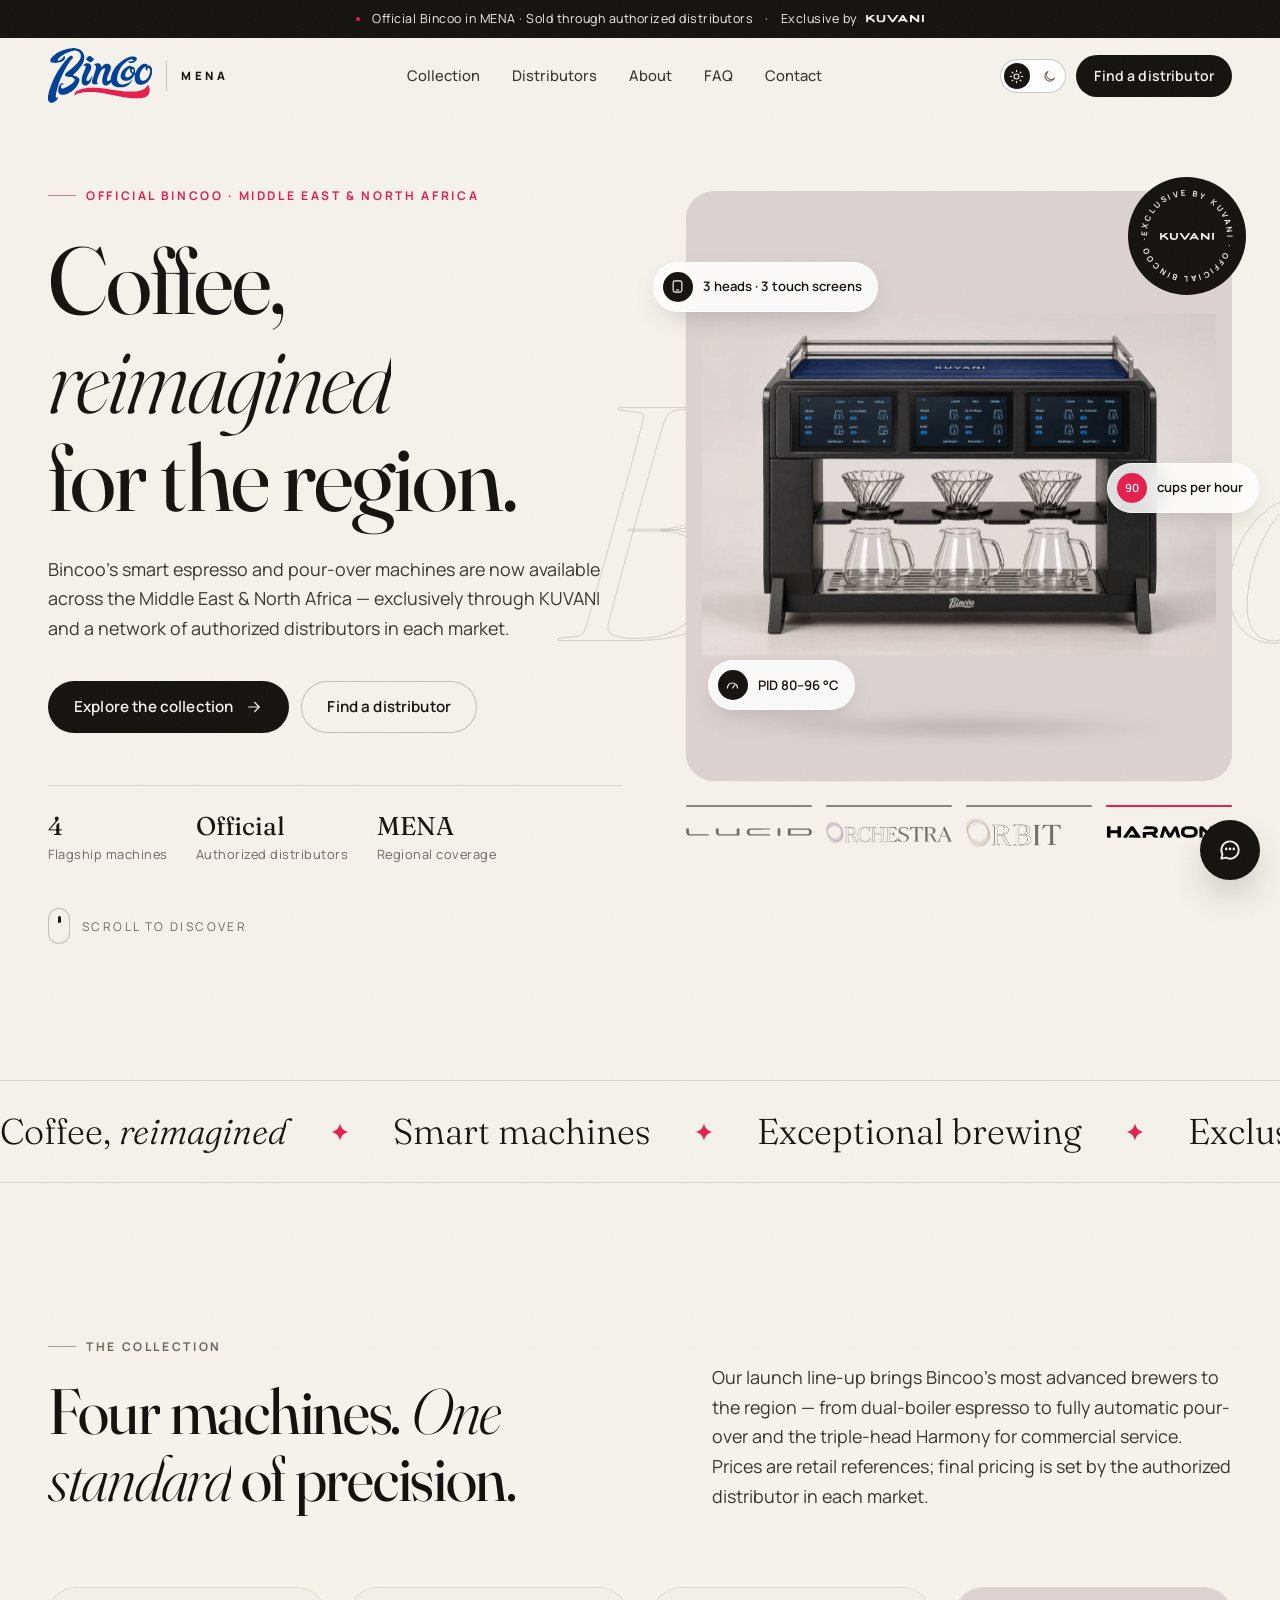
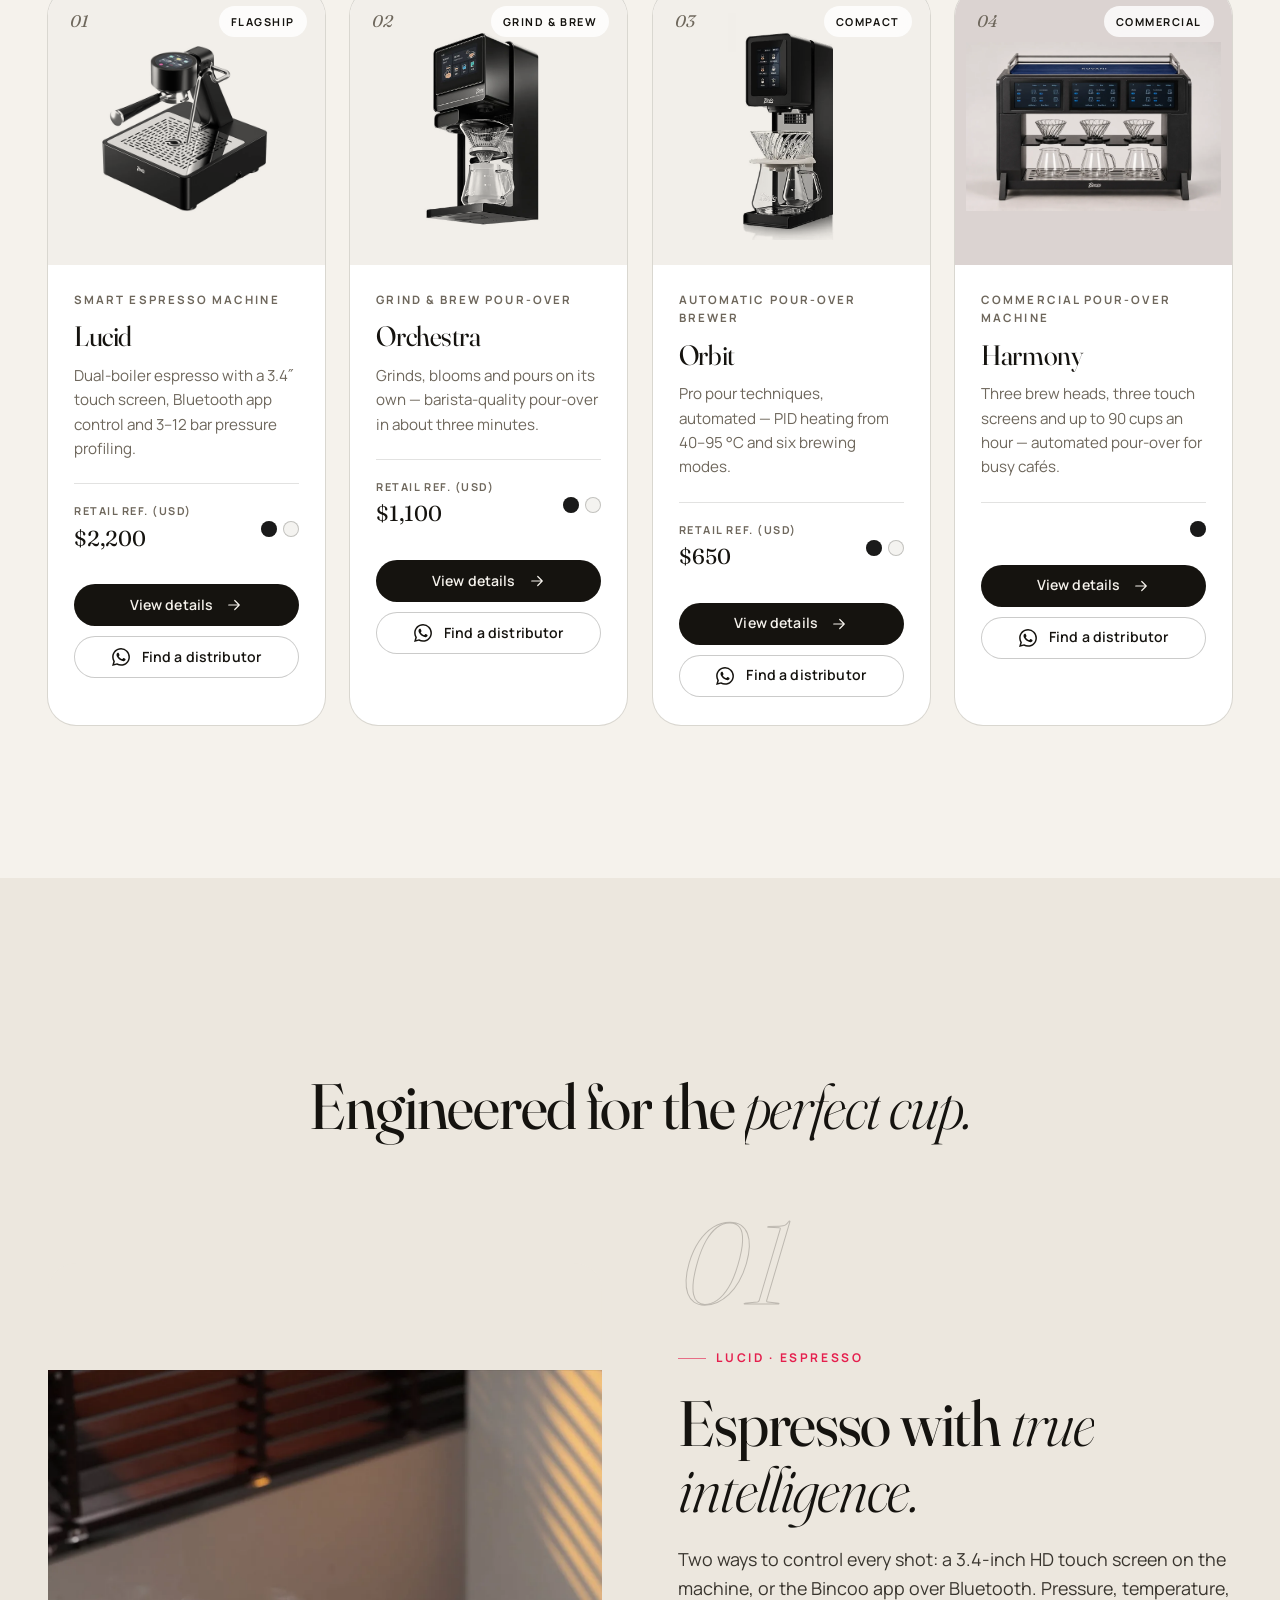
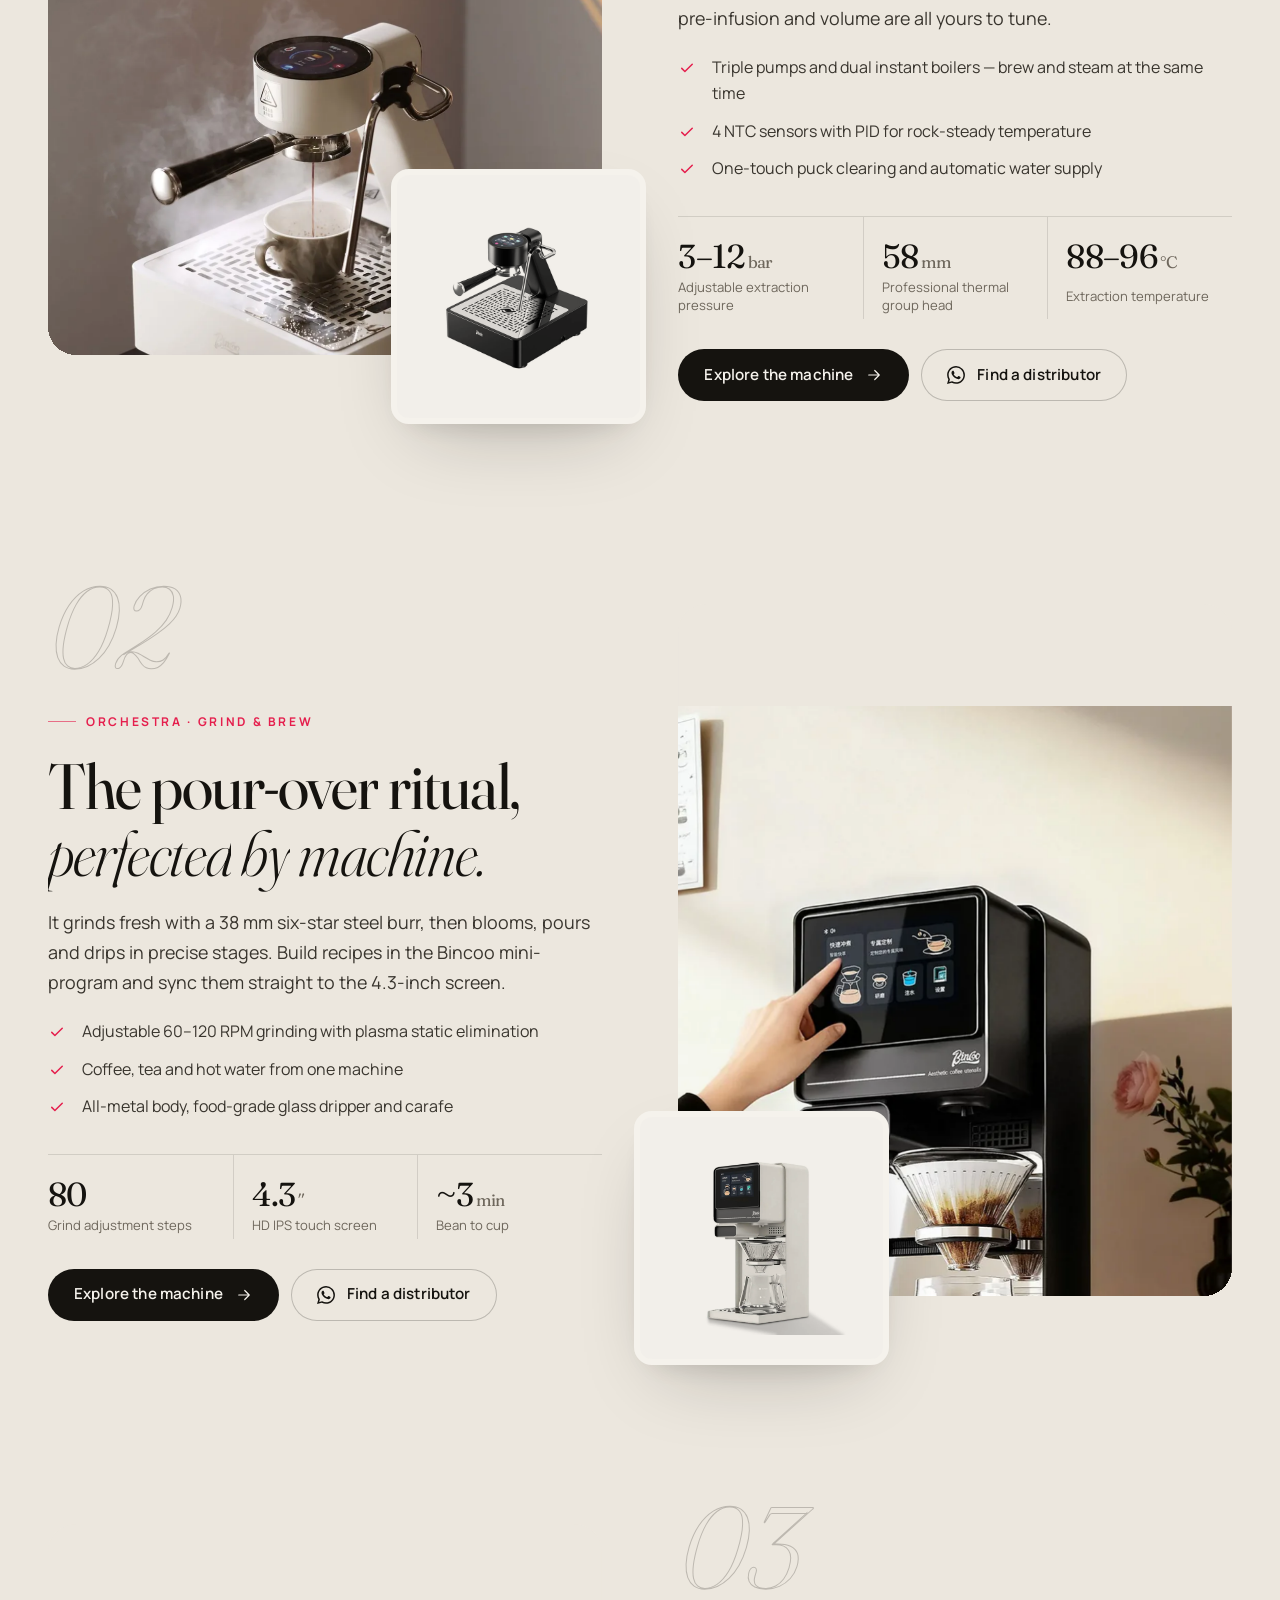
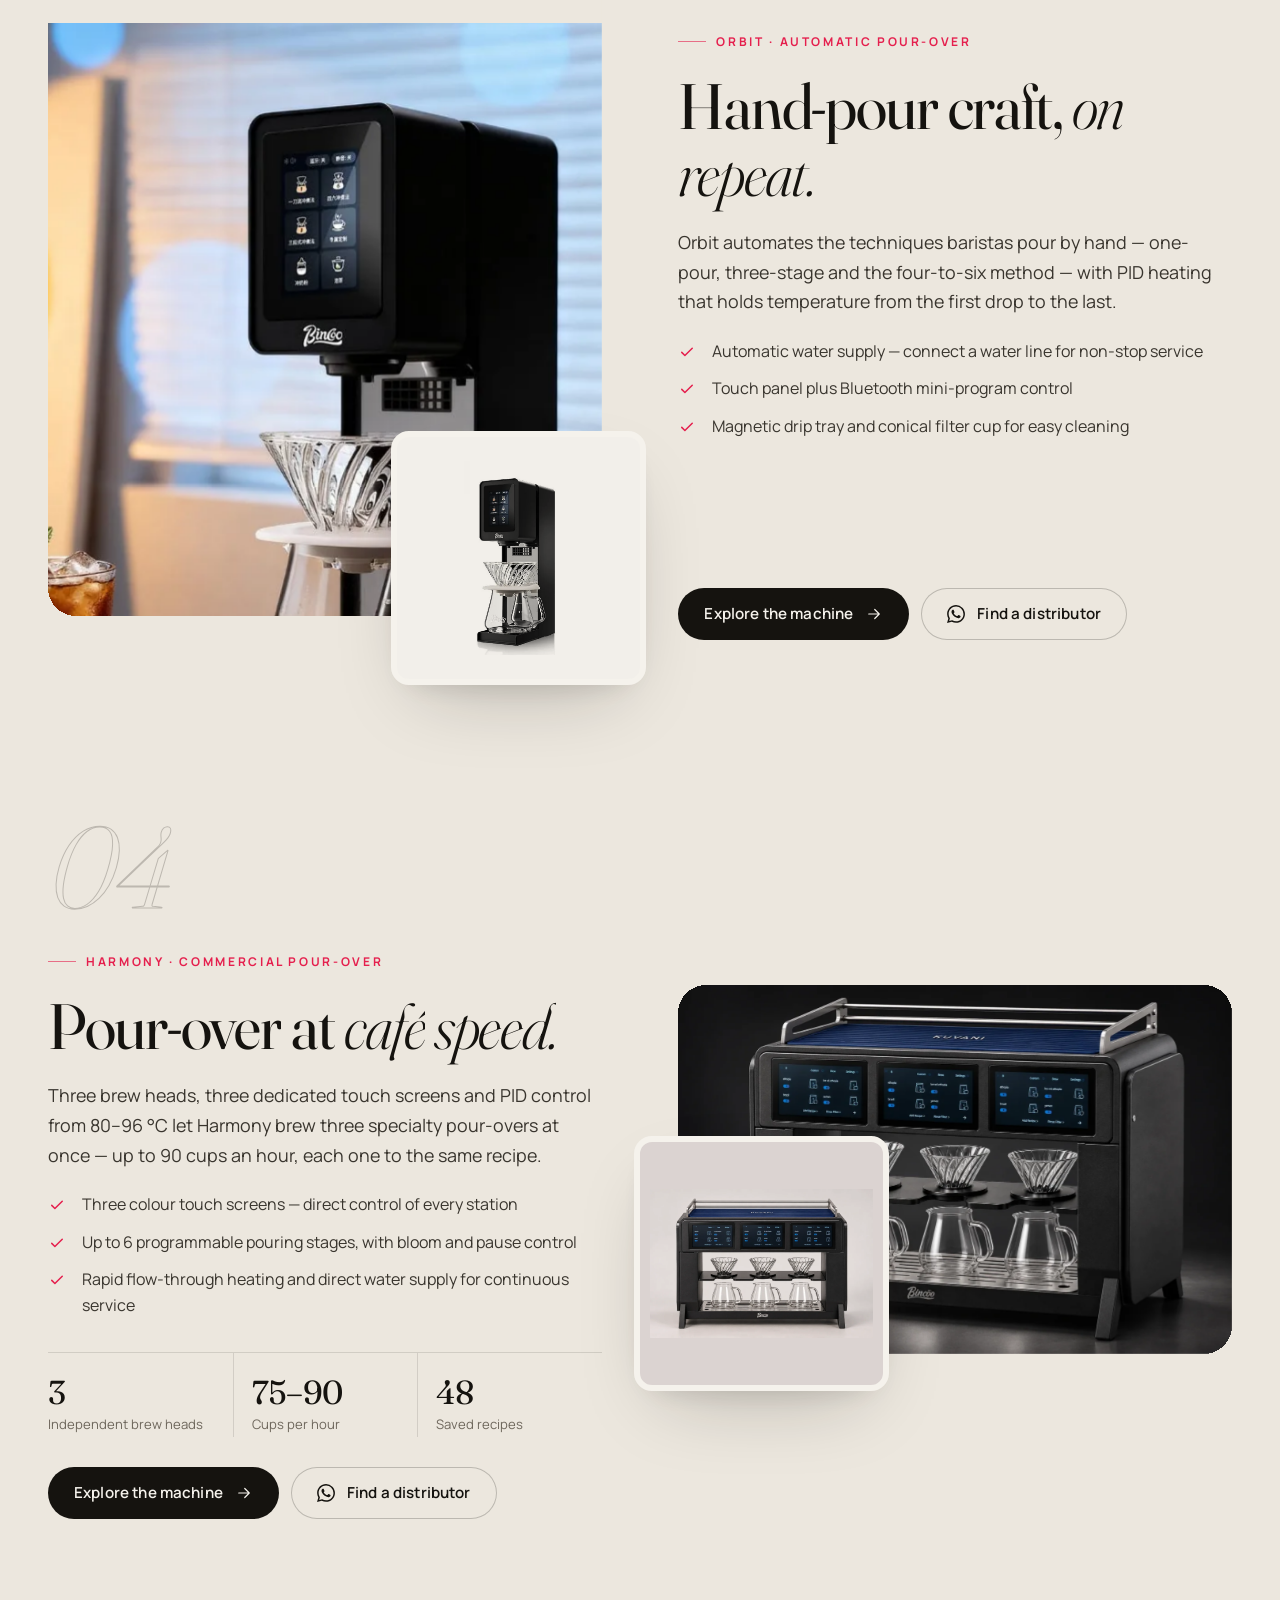
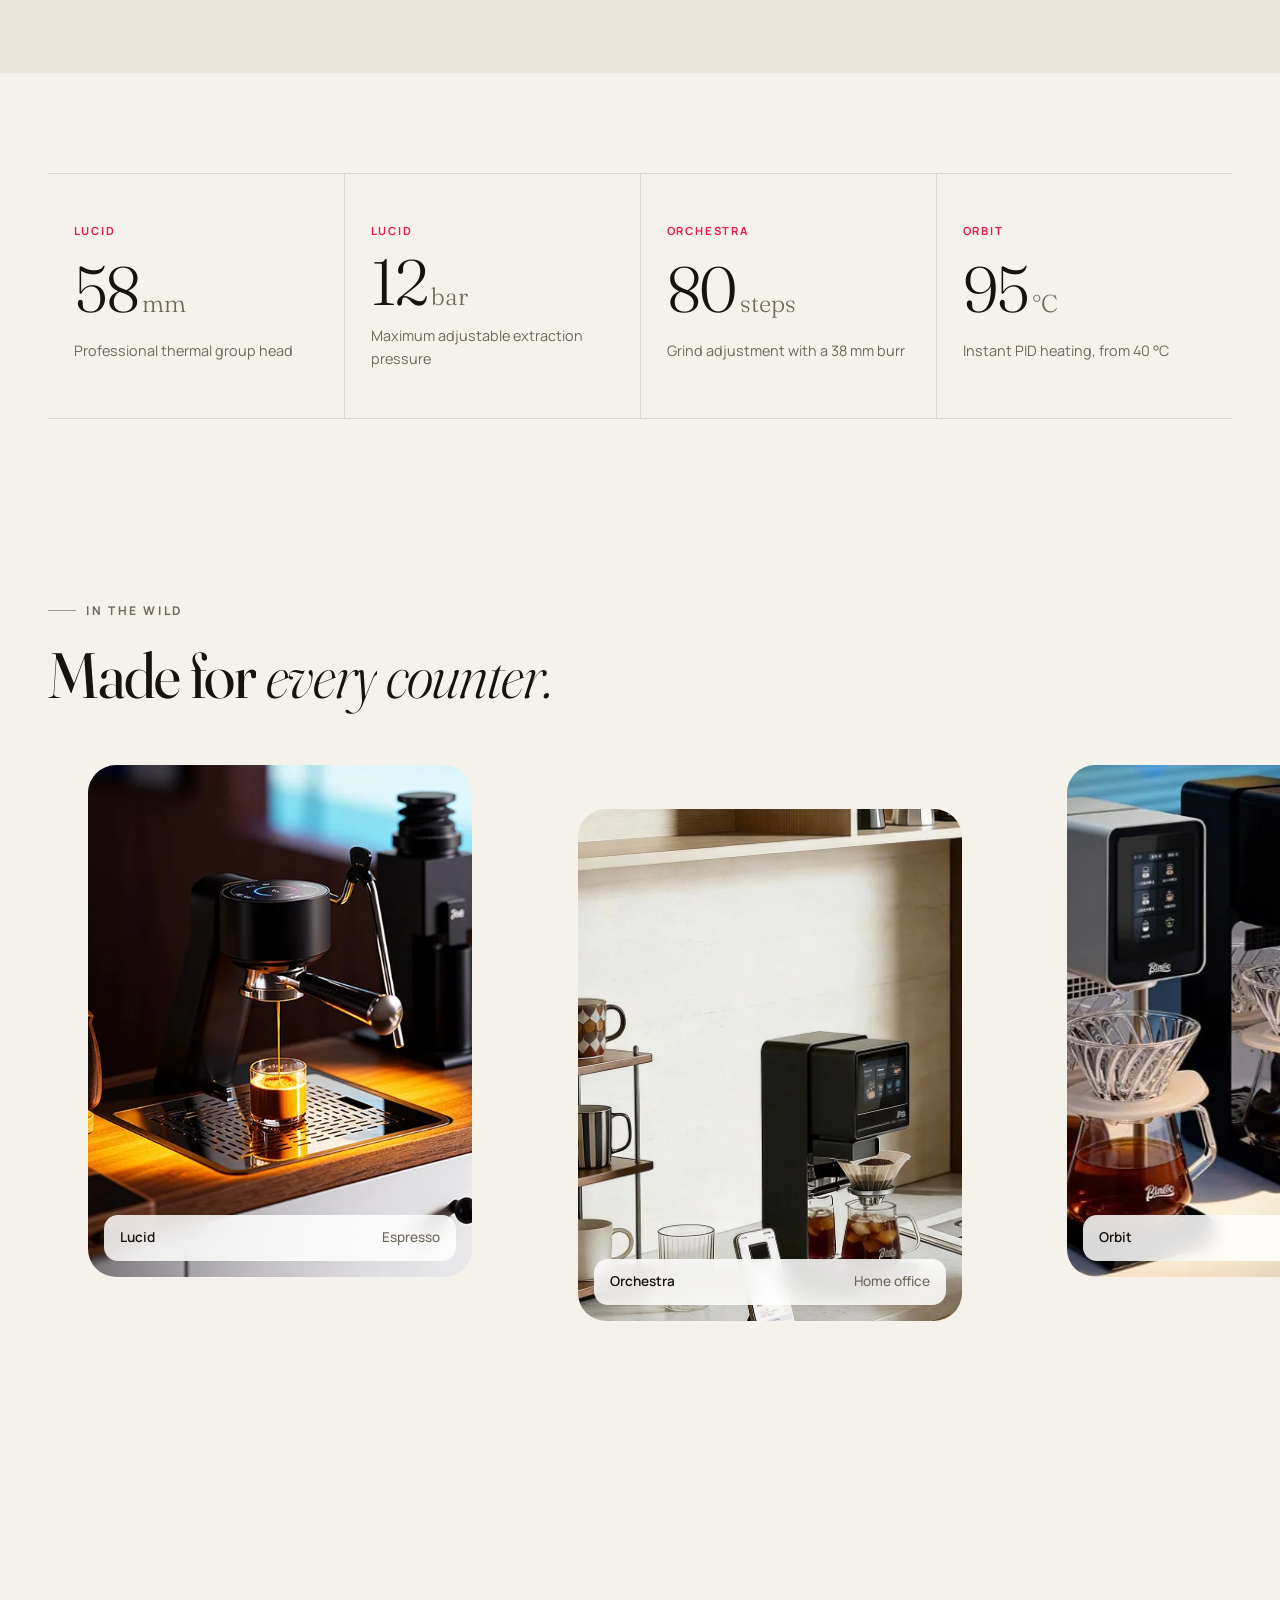
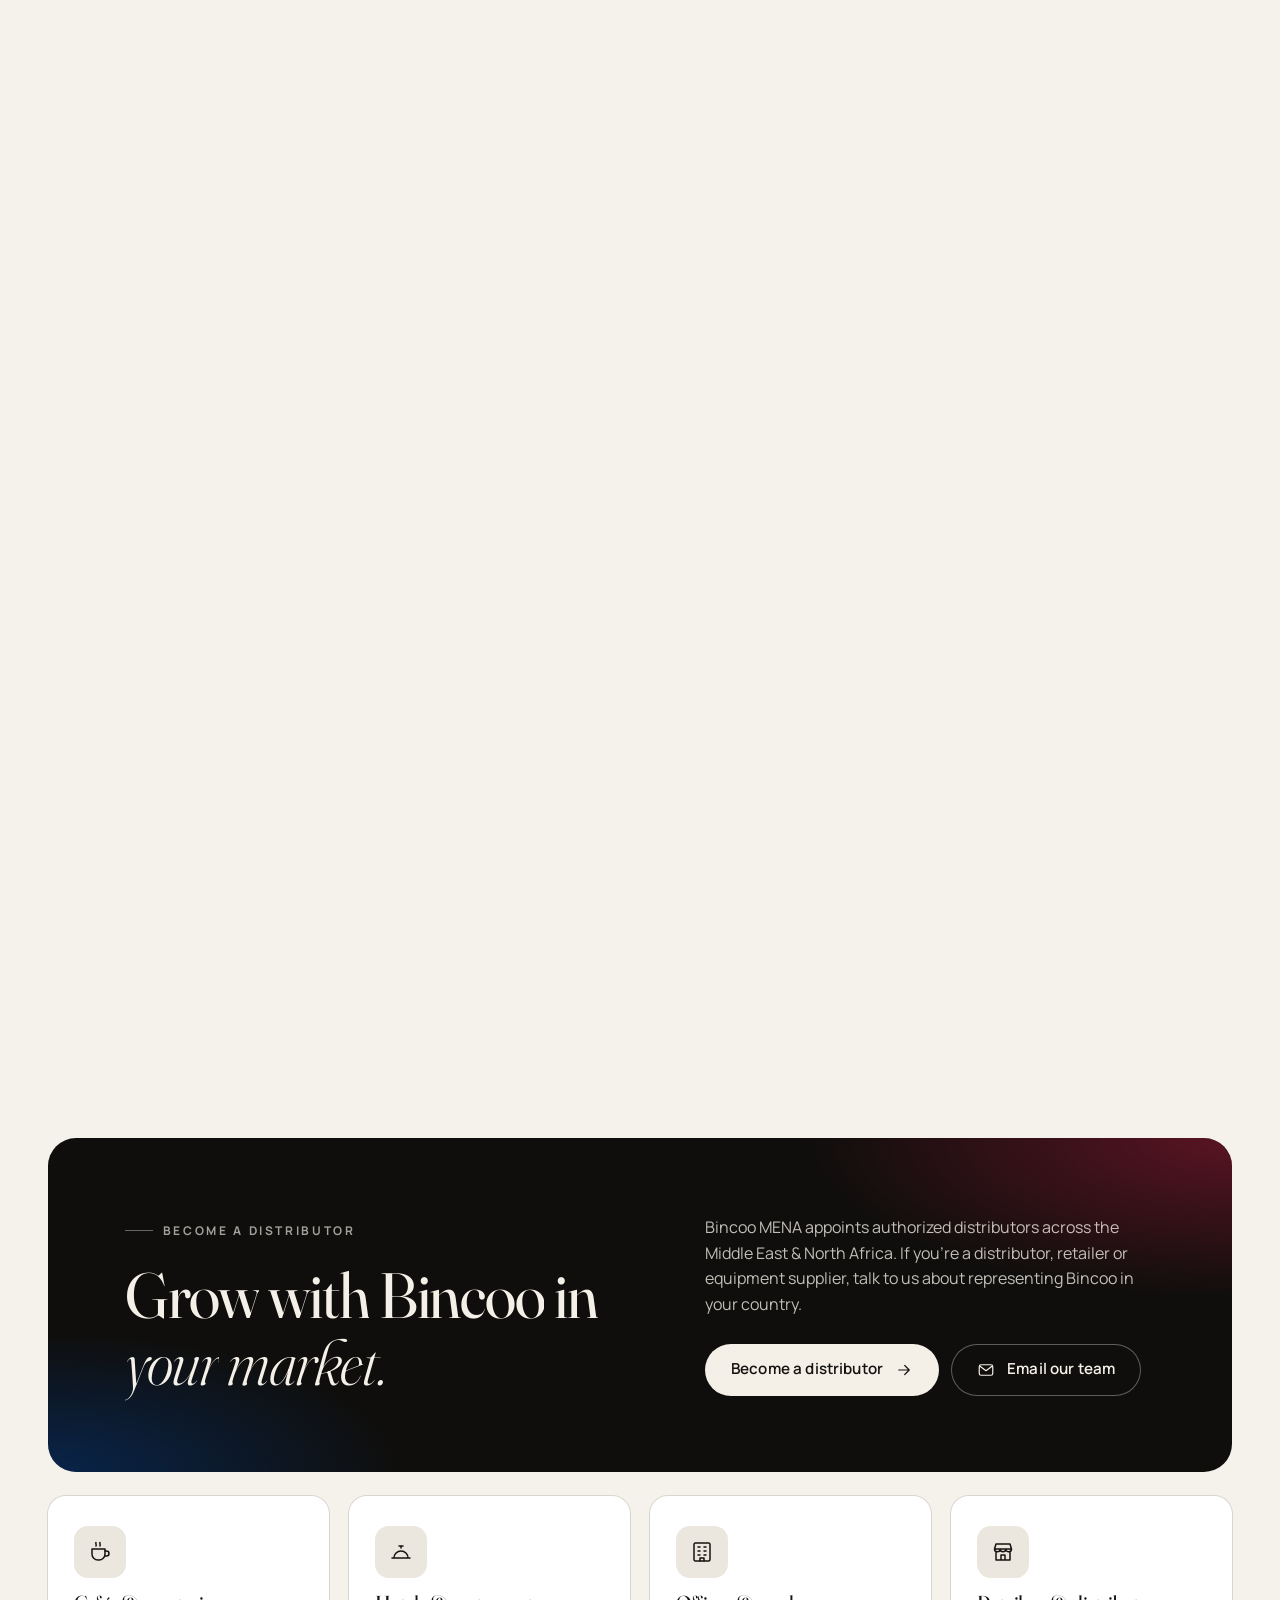
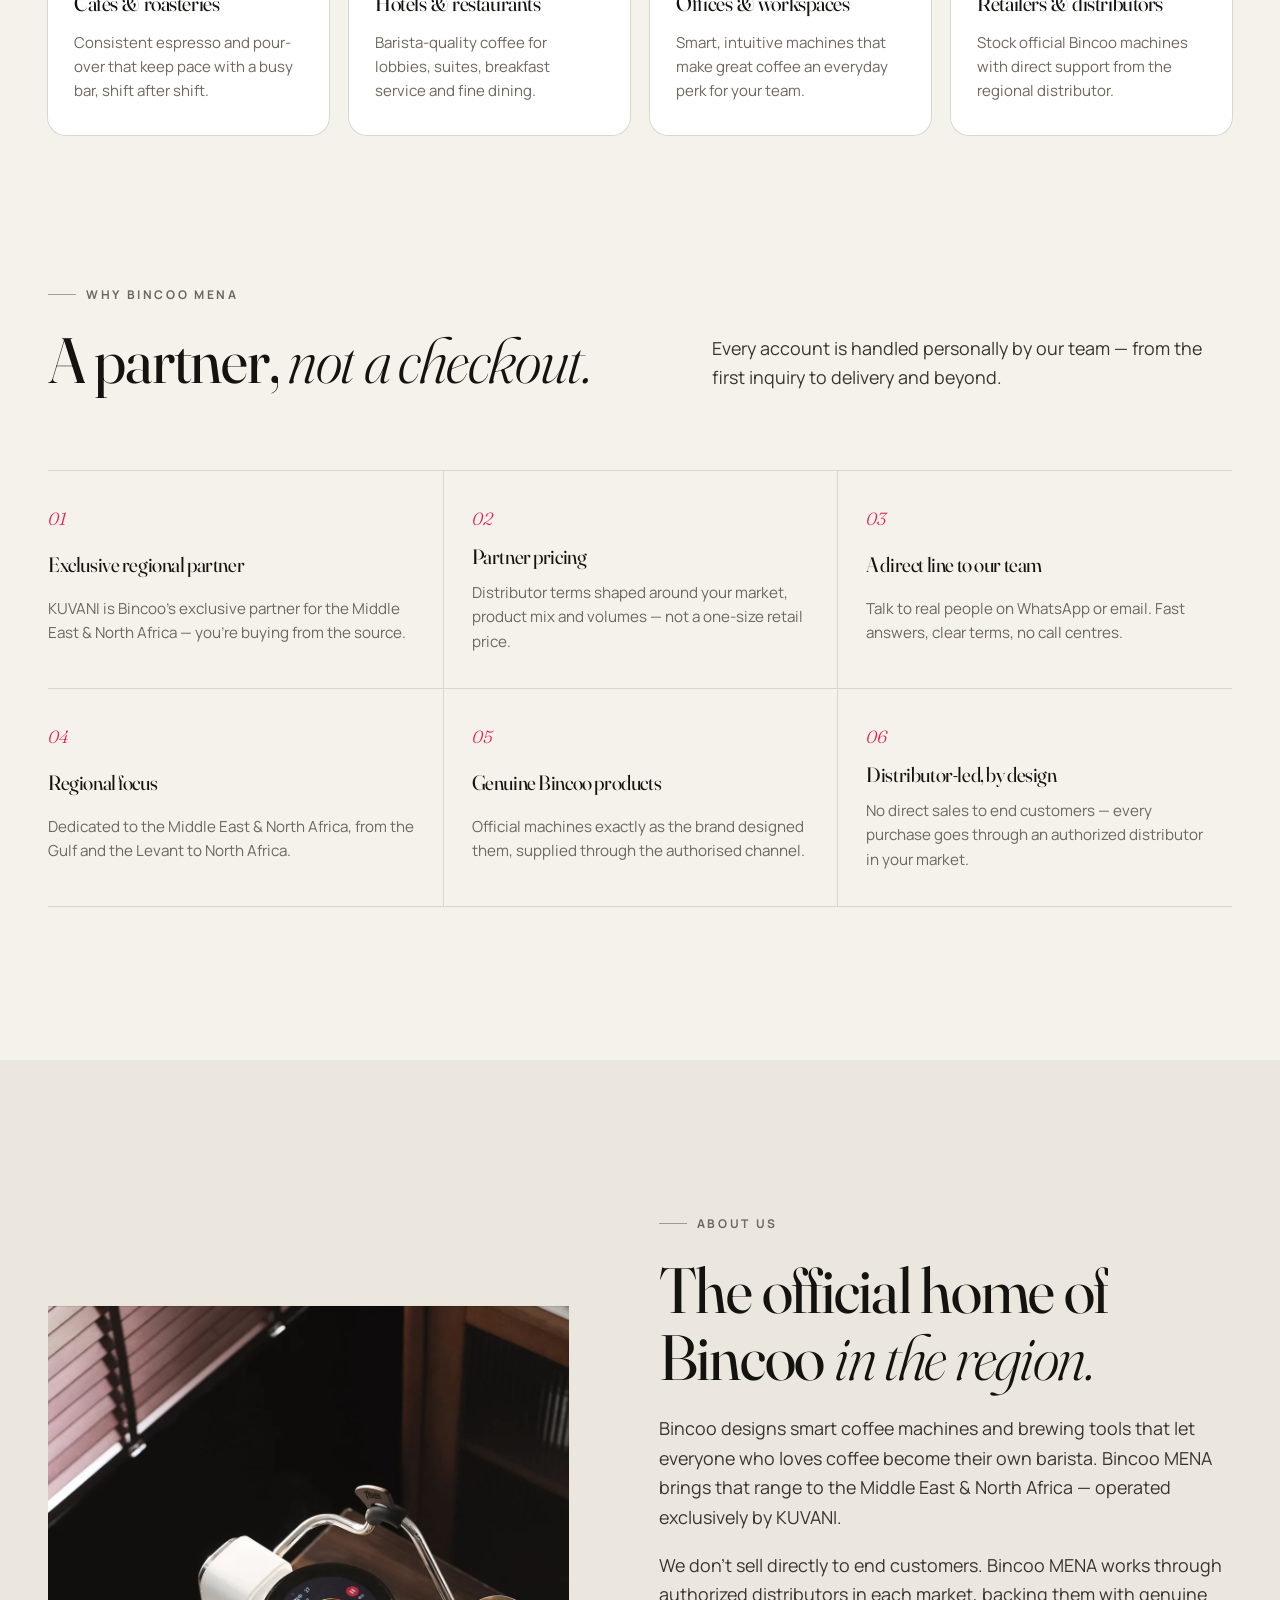
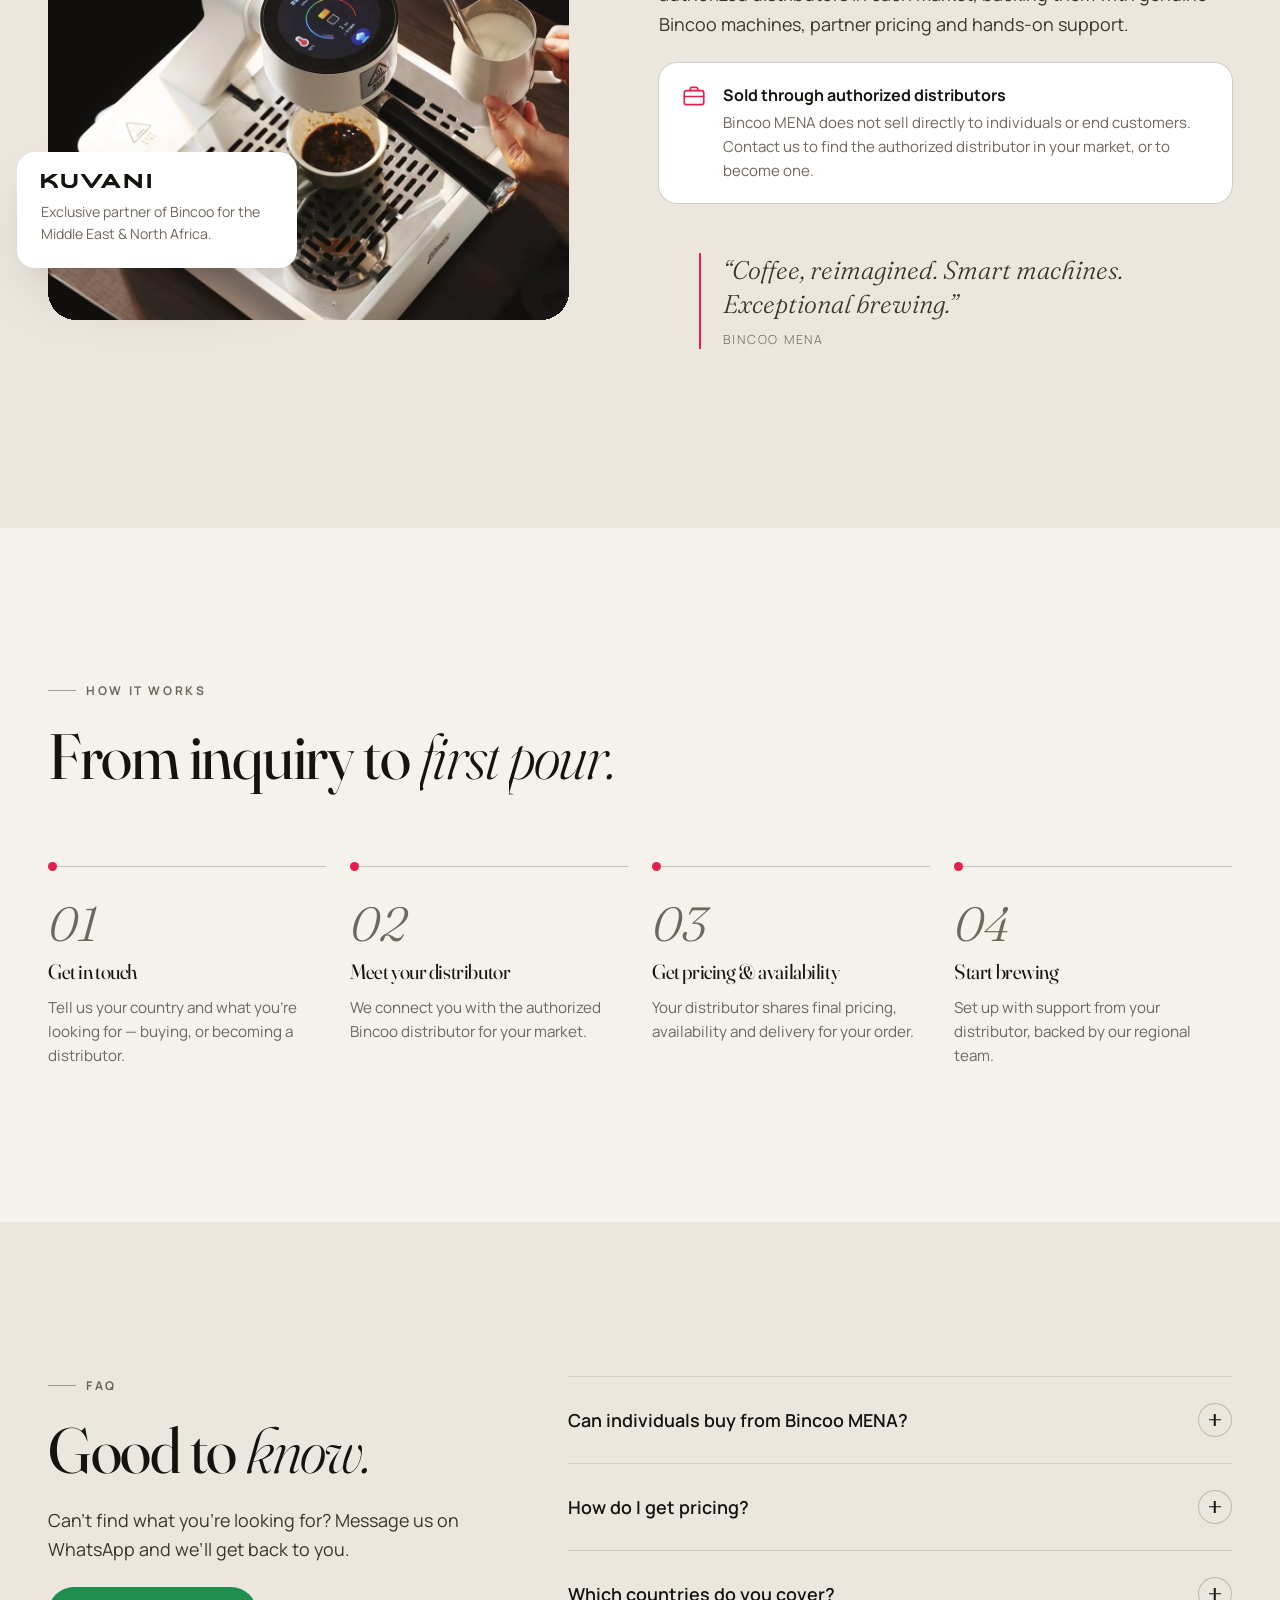
==== commit a0cff28e: "Smaller caption on wide gallery cards on phones Co-Authored-By: Claude Opus 5.5 <noreply@anthropic.c" ====
--- a/index.html
+++ b/index.html
@@ -22,7 +22,7 @@
   <link rel="preconnect" href="https://fonts.googleapis.com">
   <link rel="preconnect" href="https://fonts.gstatic.com" crossorigin>
   <link rel="stylesheet" href="https://fonts.googleapis.com/css2?family=Fraunces:ital,opsz,wght@0,9..144,300..600;1,9..144,300..500&family=Manrope:wght@400;500;600;700;800&display=swap">
-  <link rel="stylesheet" href="assets/css/style.css?v=24">
+  <link rel="stylesheet" href="assets/css/style.css?v=25">
   <script type="application/ld+json">{"@context": "https://schema.org", "@type": "Organization", "name": "Bincoo MENA", "url": "https://bincoo-mena.com/", "logo": "https://bincoo-mena.com/assets/img/brand/bincoo-color.svg", "email": "bincoo@kuvani.com", "telephone": "+974 7051 0002", "description": "Official Bincoo distributor for the Middle East & North Africa, exclusive by KUVANI. Sold through authorized distributors.", "sameAs": ["https://www.instagram.com/bincoo.mena/"], "areaServed": "Middle East and North Africa", "parentOrganization": {"@type": "Organization", "name": "KUVANI"}}</script>
 </head>
 <body id="top">
@@ -475,7 +475,7 @@
     <div class="footer__giant" aria-hidden="true">Bincoo MENA</div>
   </footer>
 
-  <script src="assets/js/main.js?v=24" defer></script>
-  <script src="assets/js/chat.js?v=24" defer></script>
+  <script src="assets/js/main.js?v=25" defer></script>
+  <script src="assets/js/chat.js?v=25" defer></script>
 </body>
 </html>
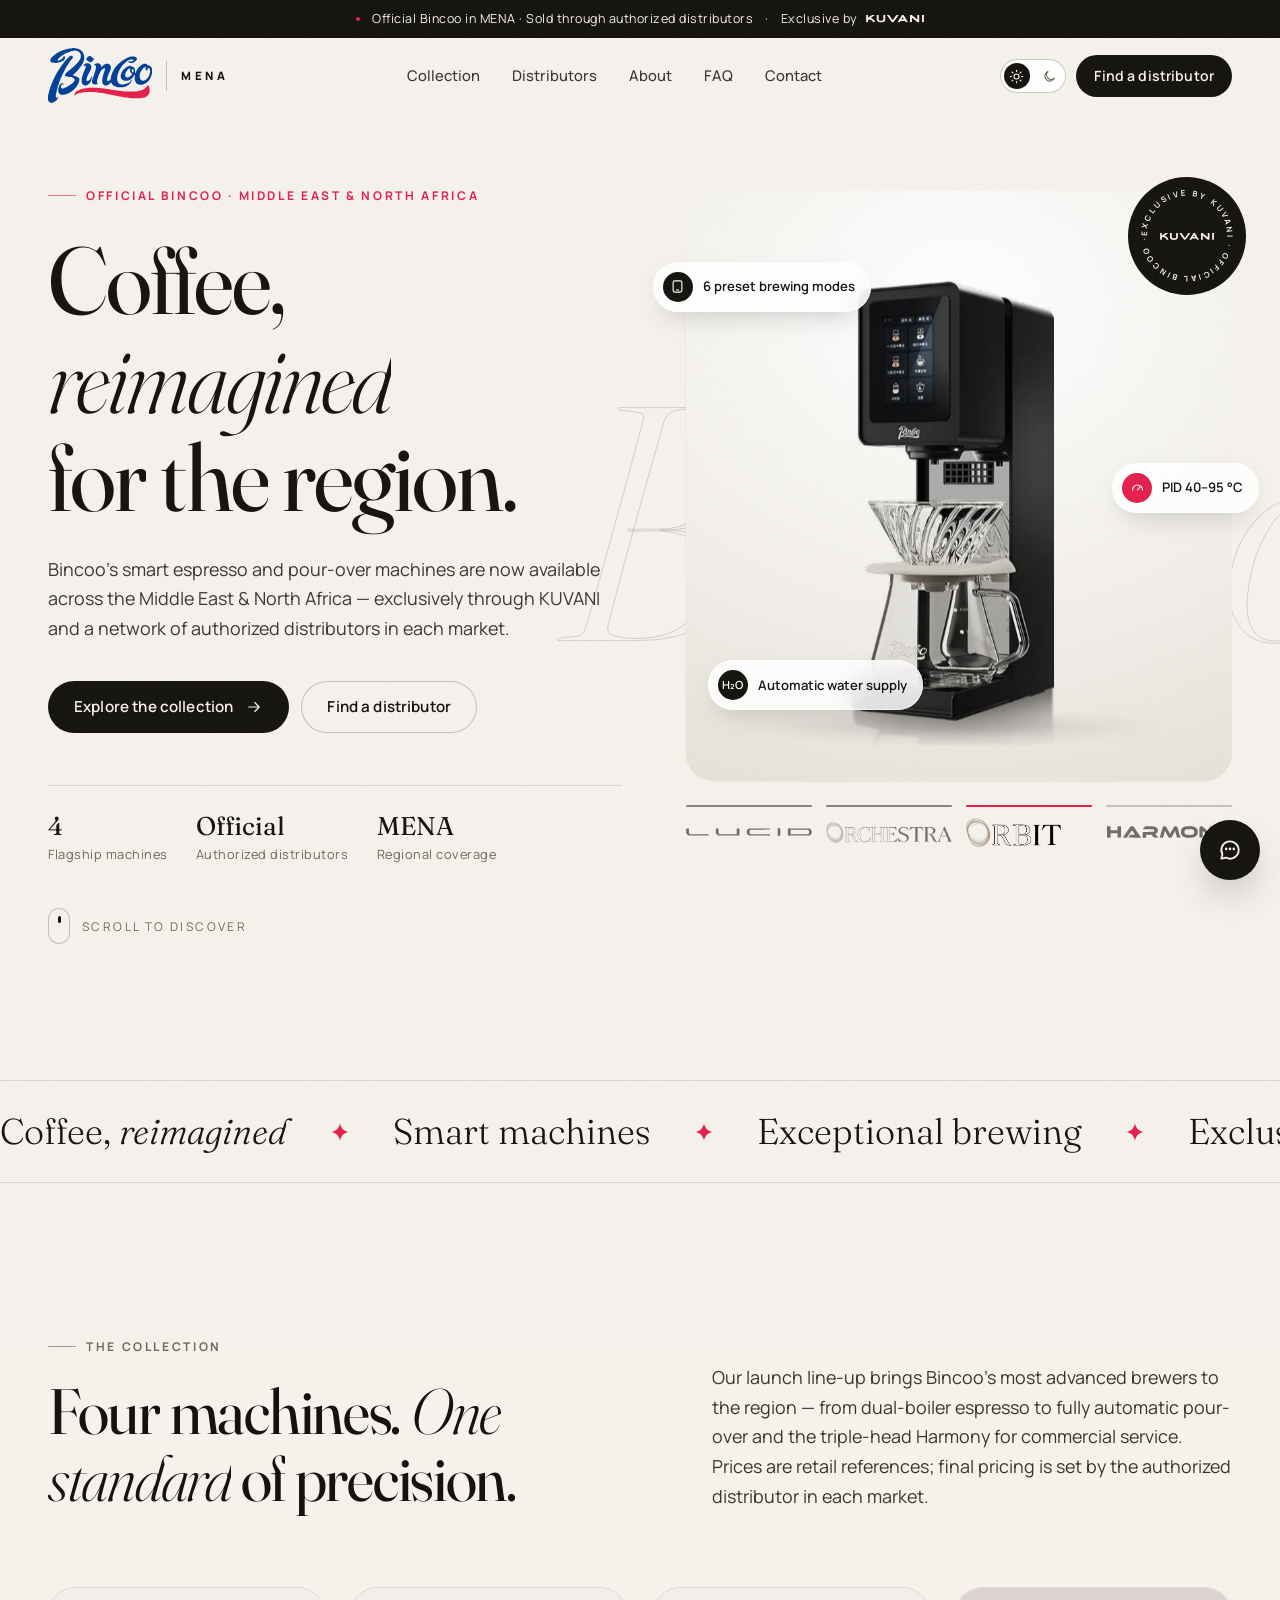
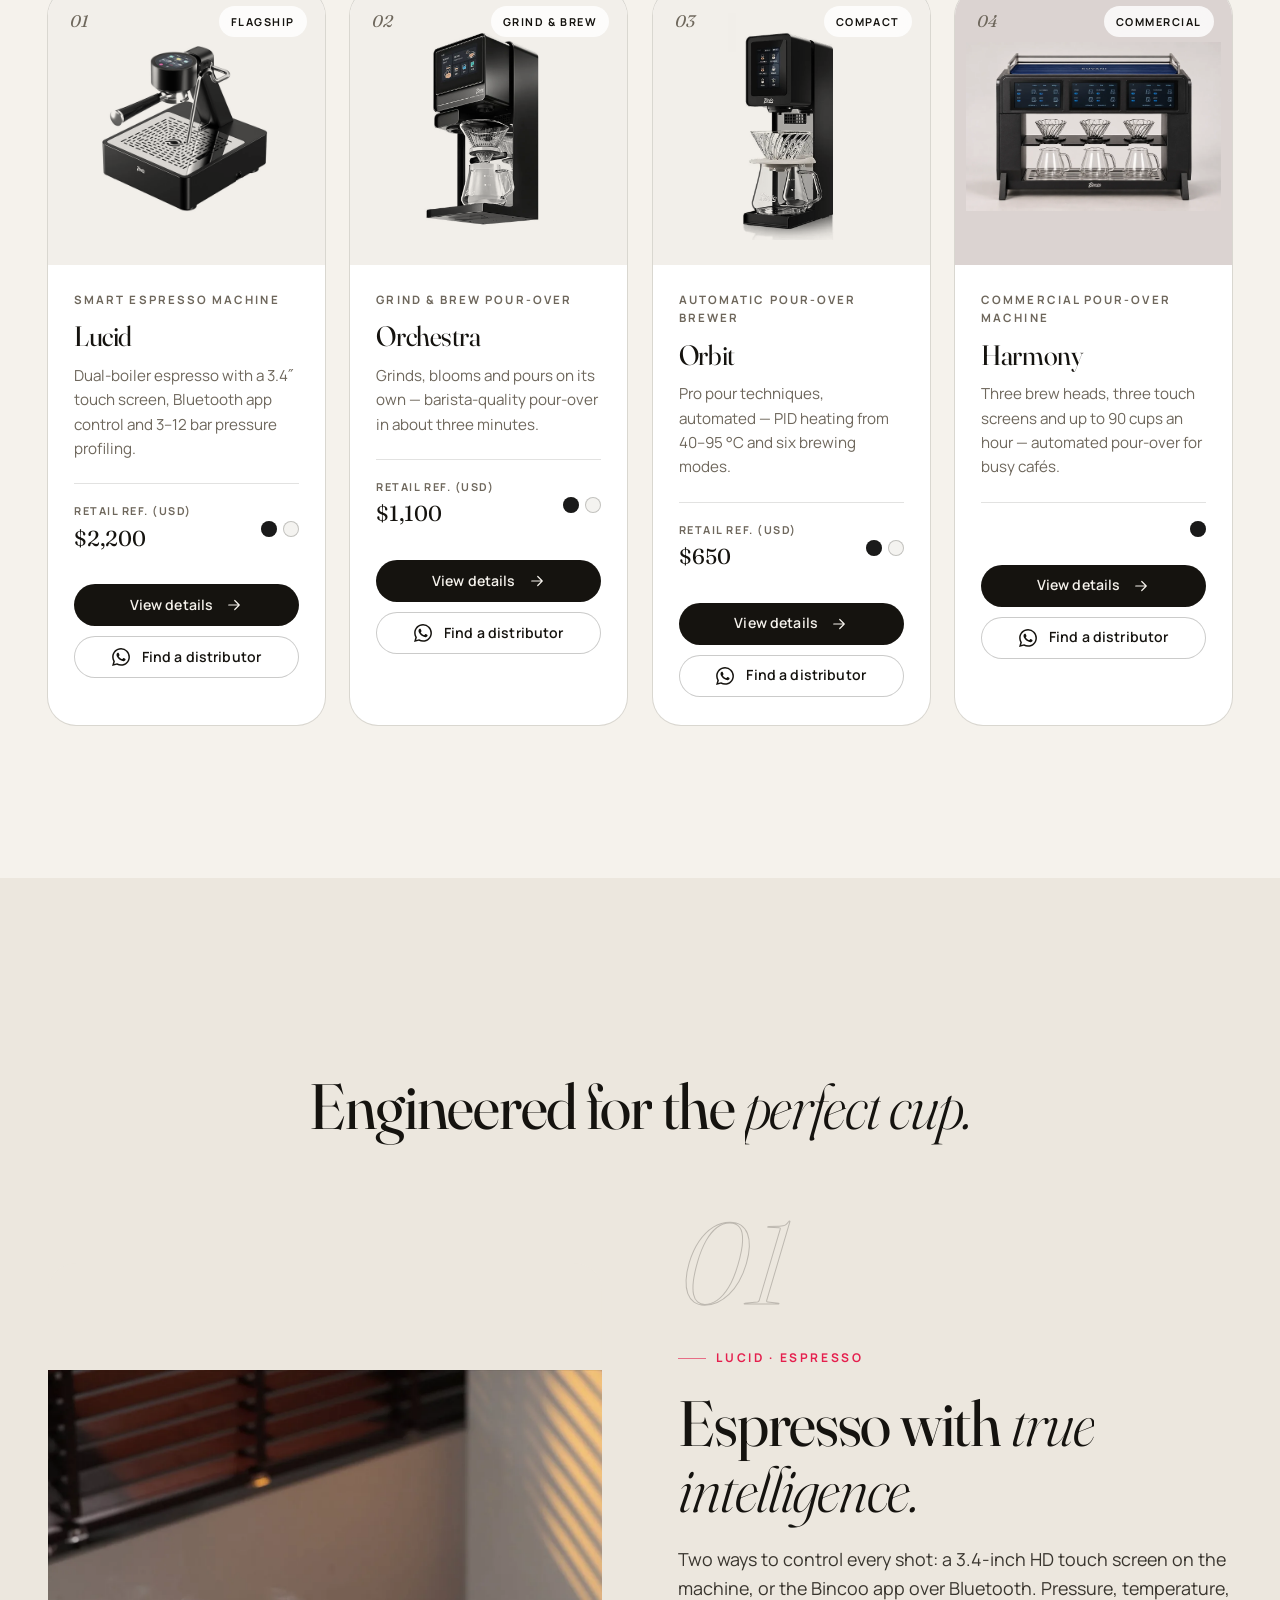
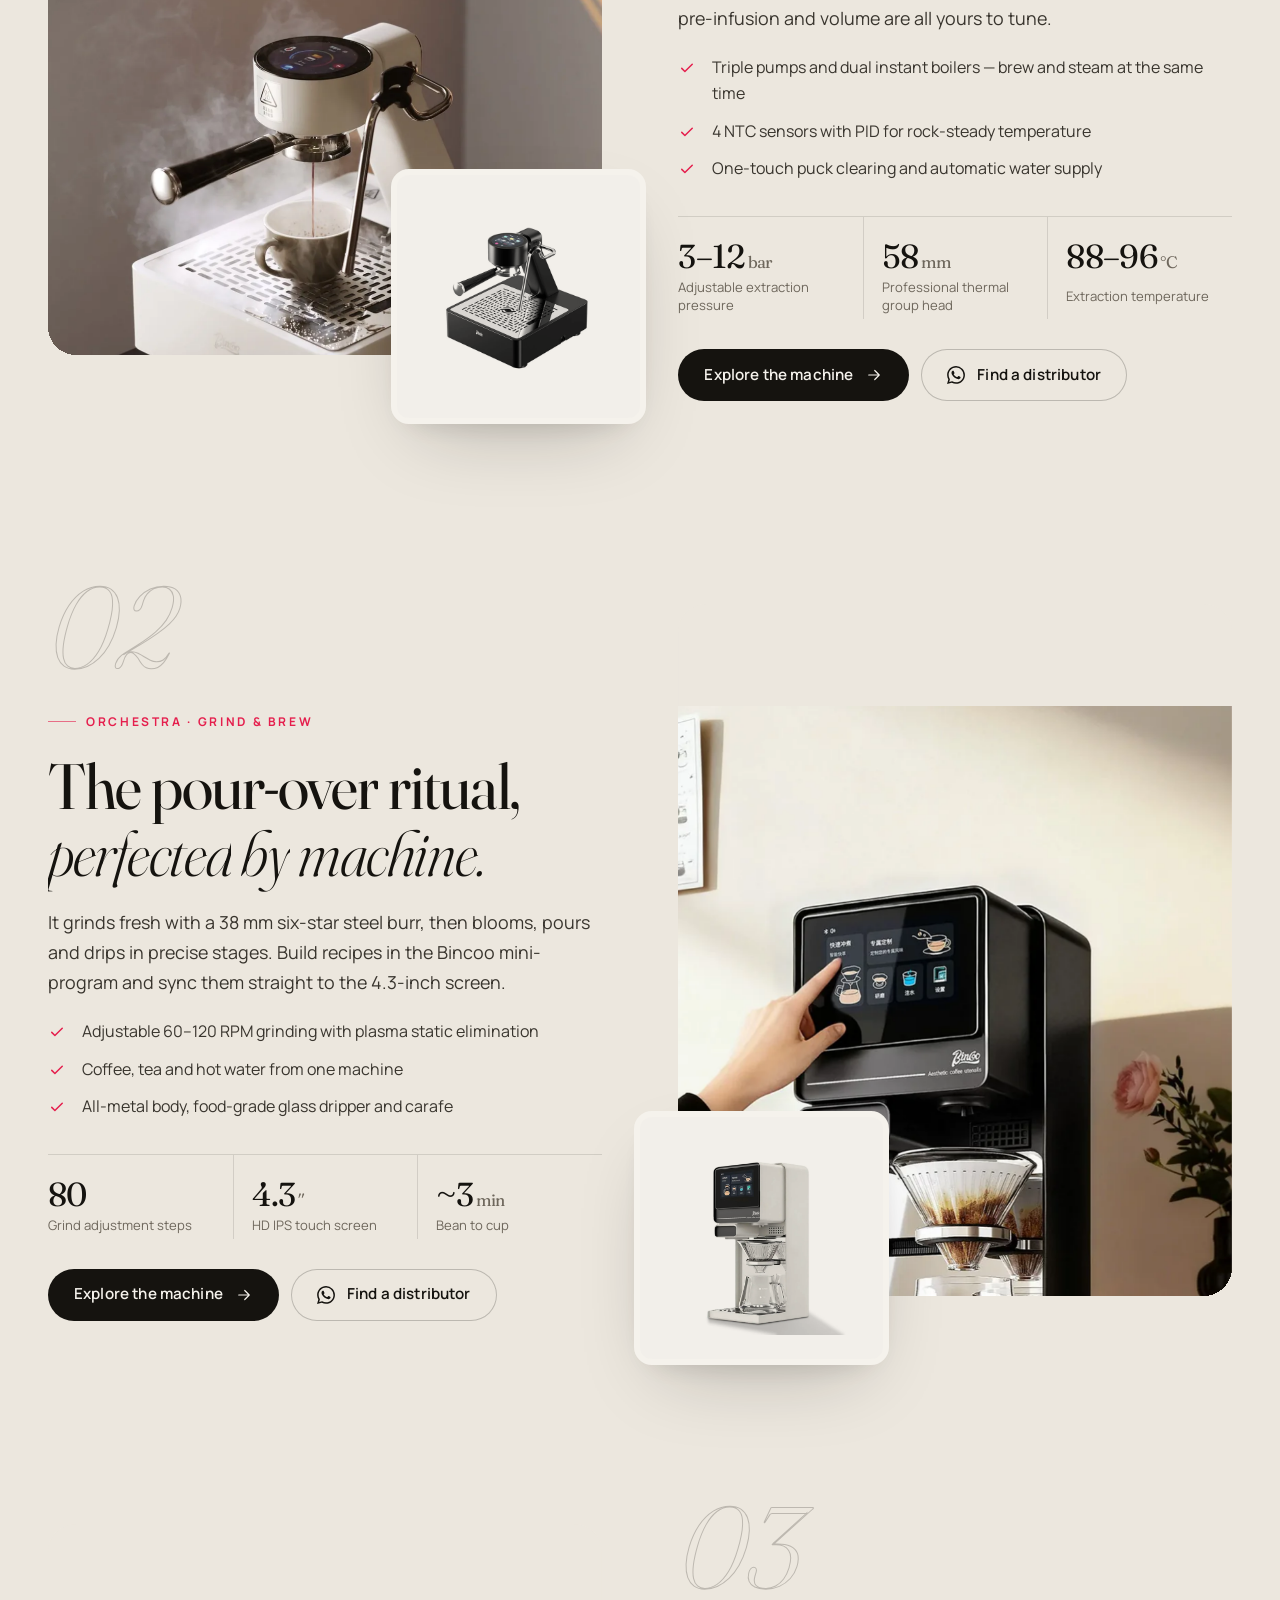
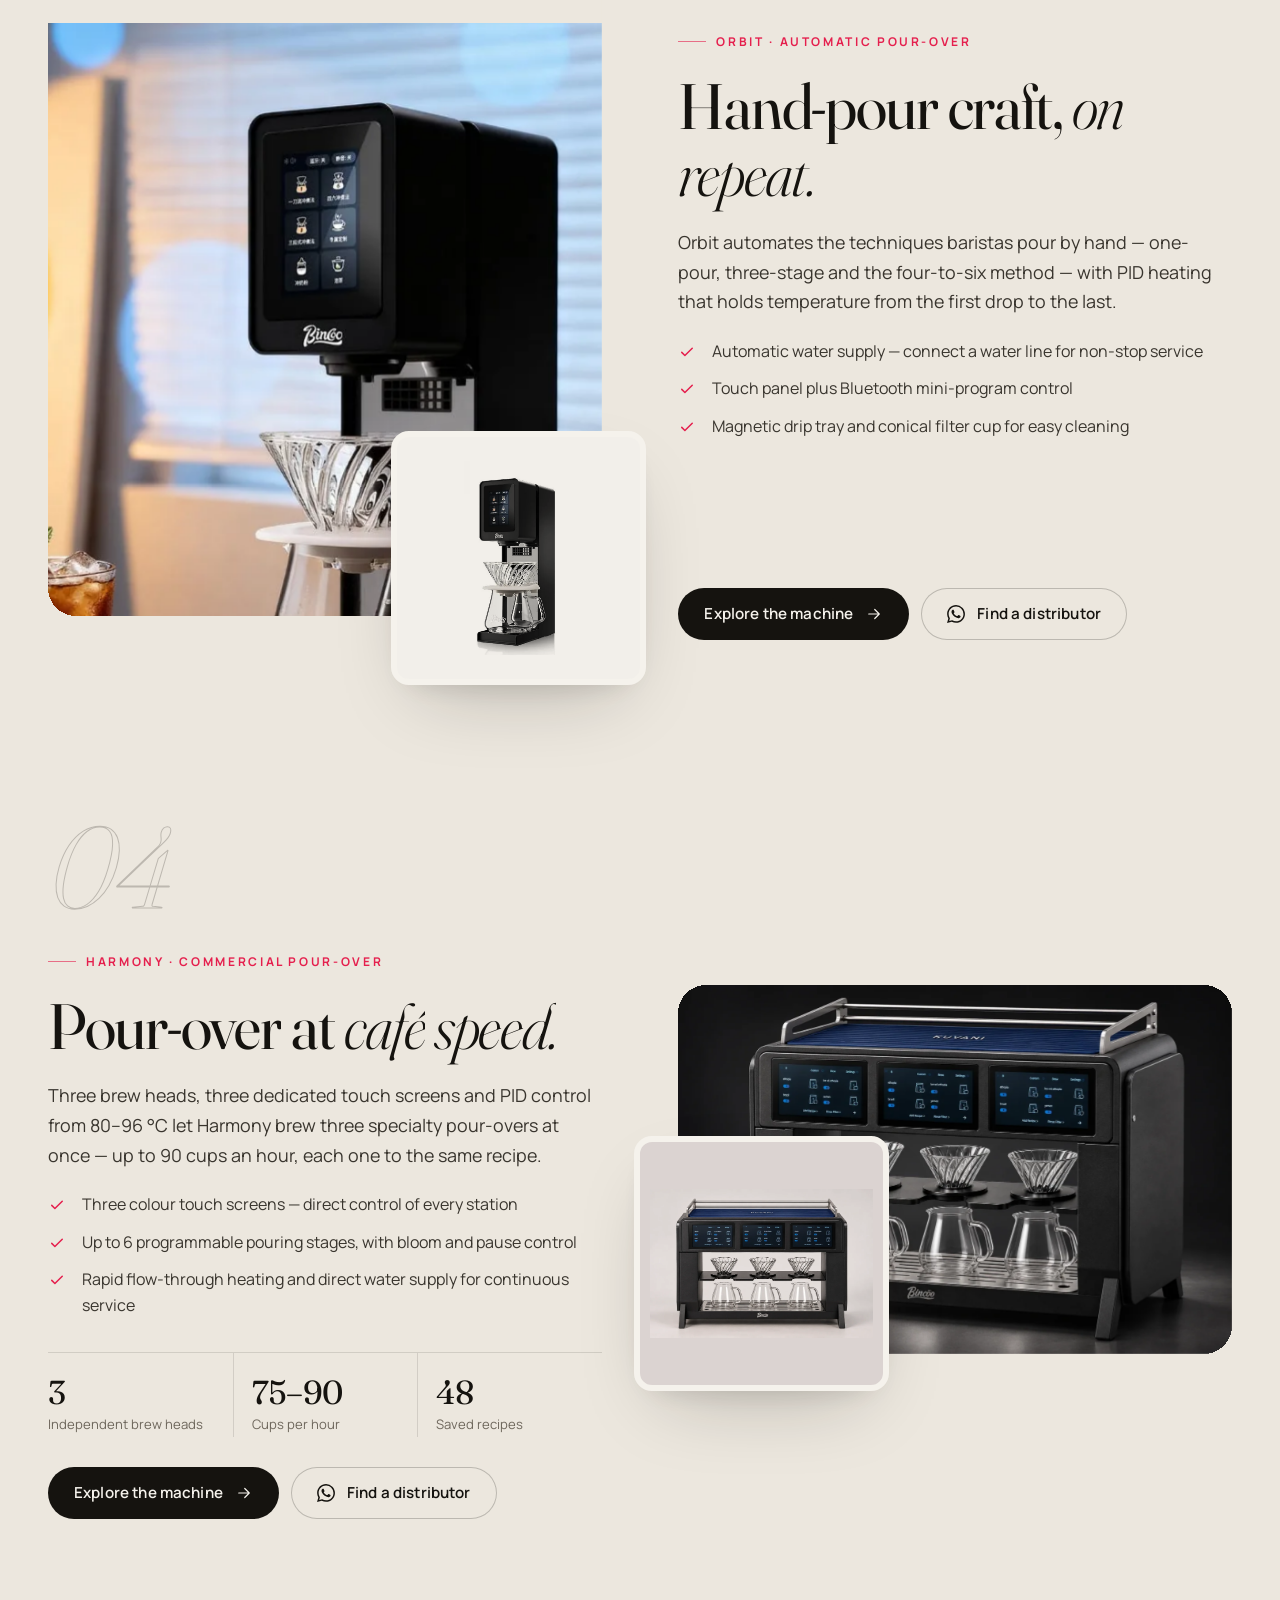
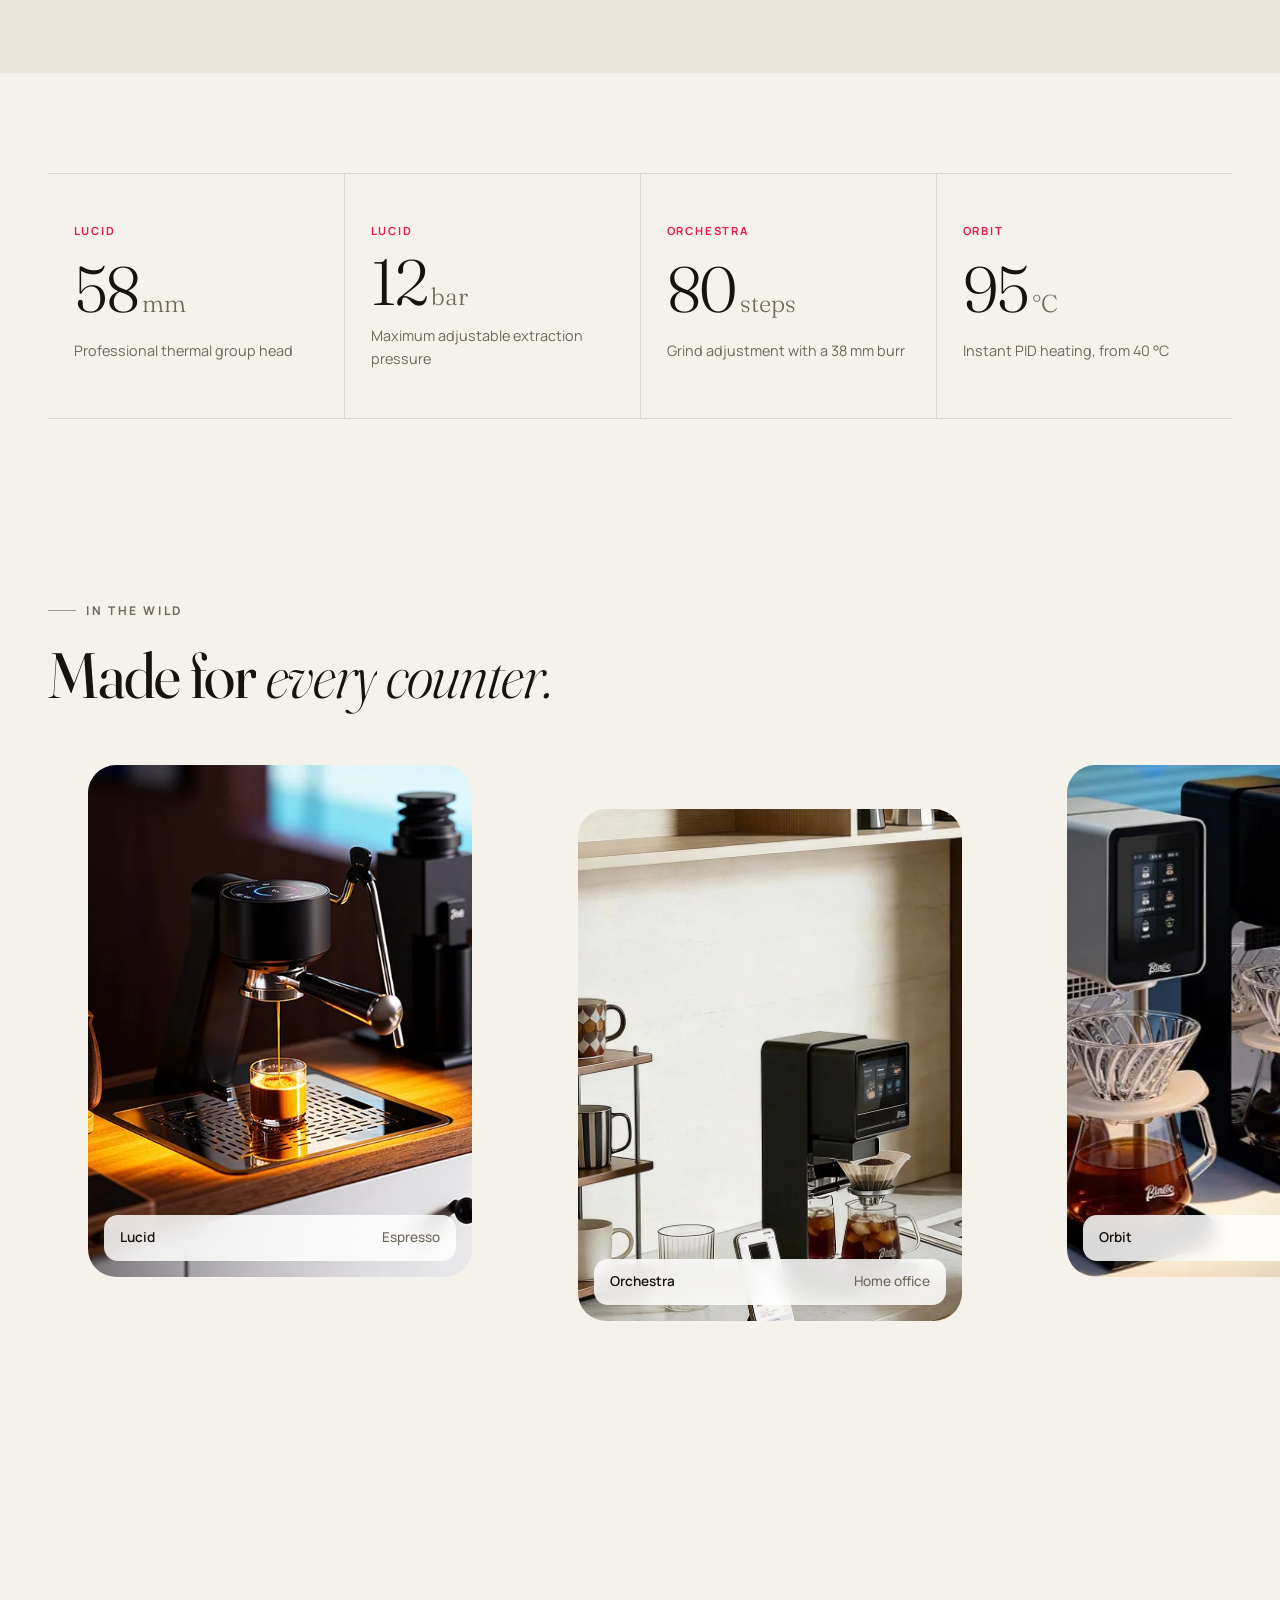
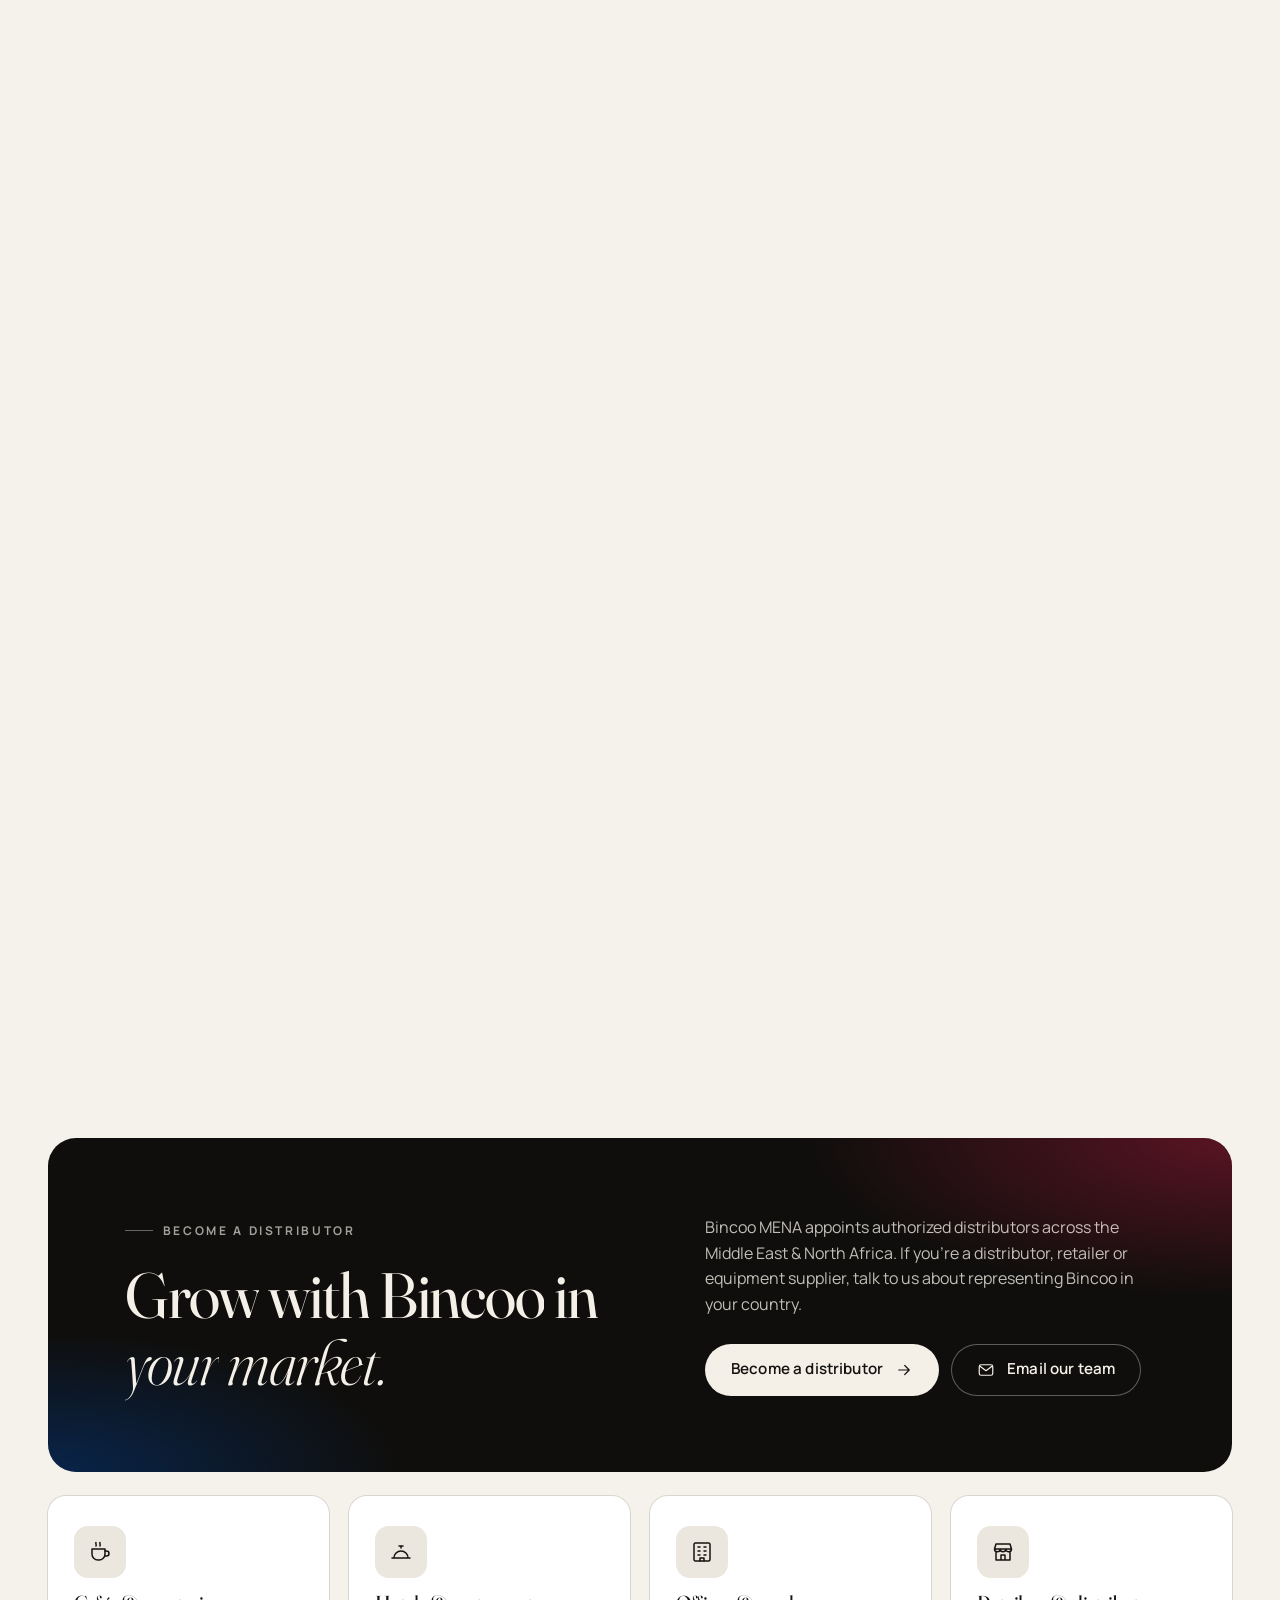
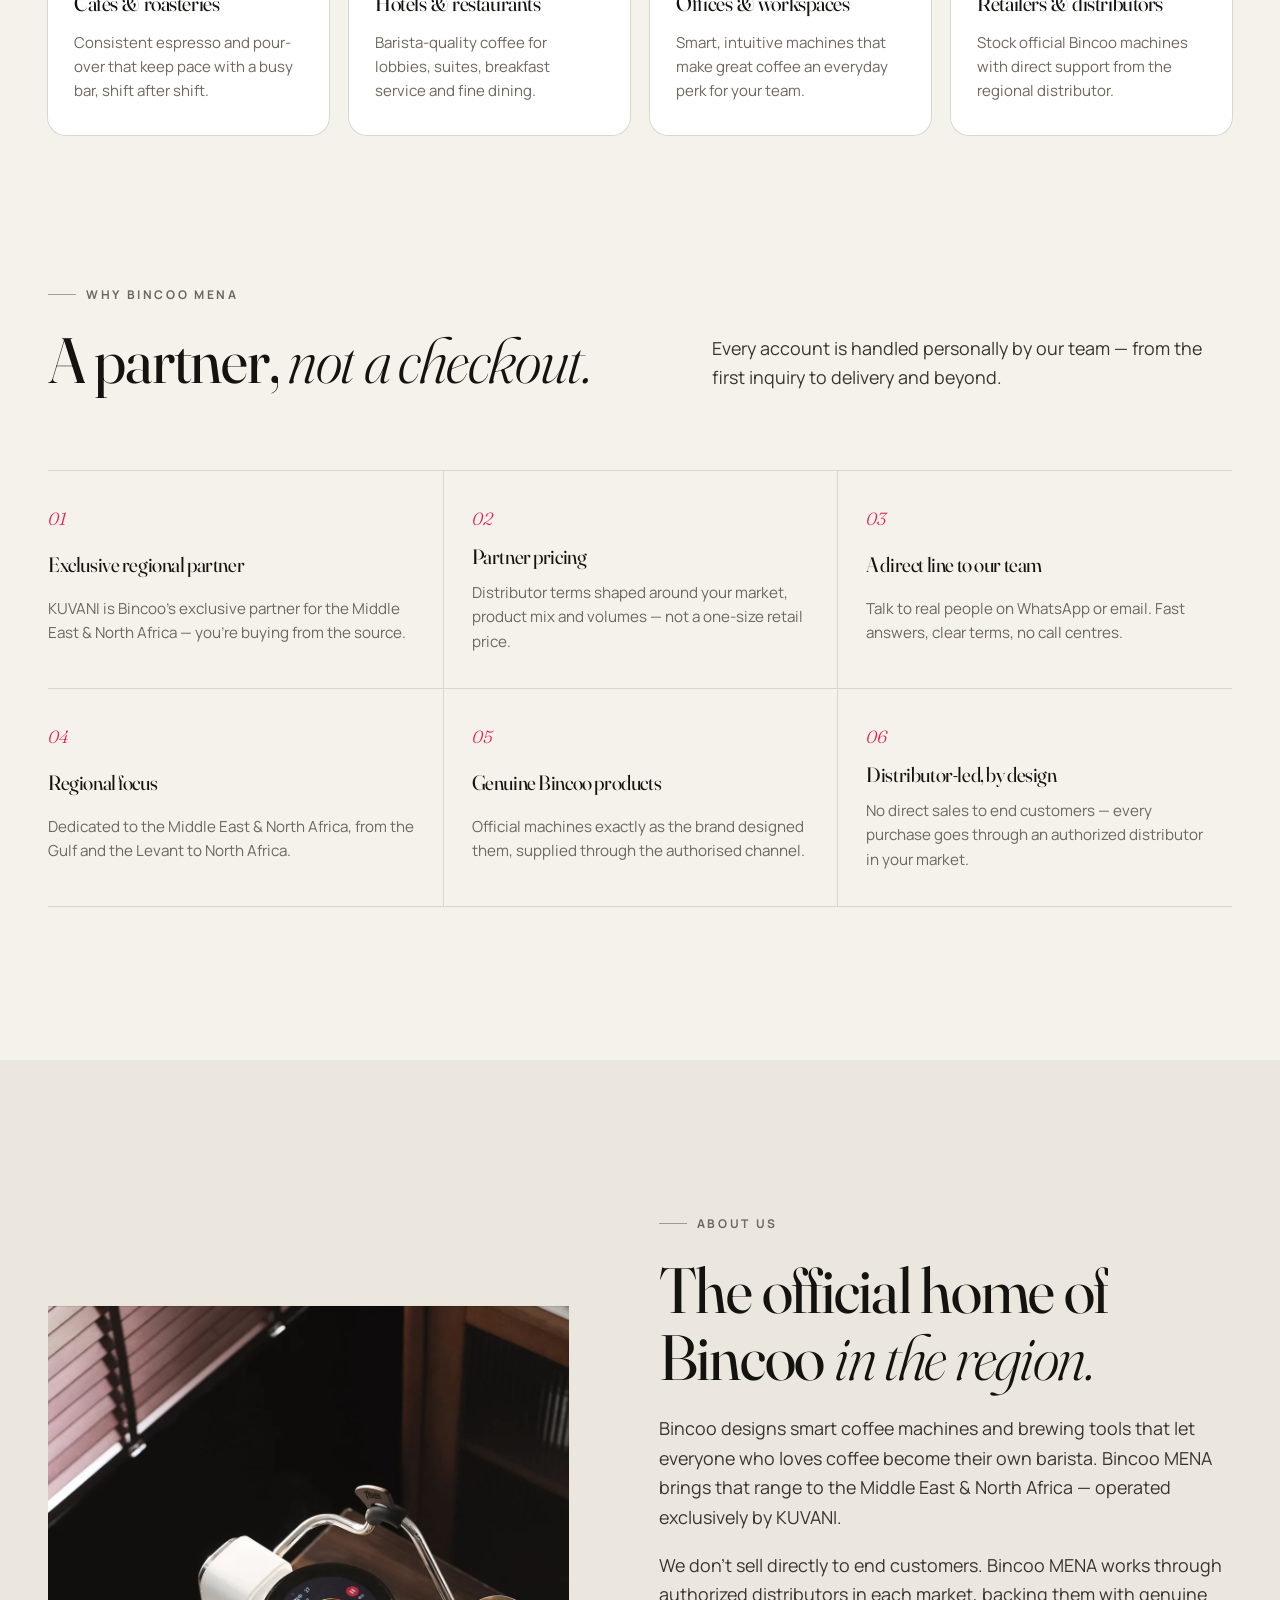
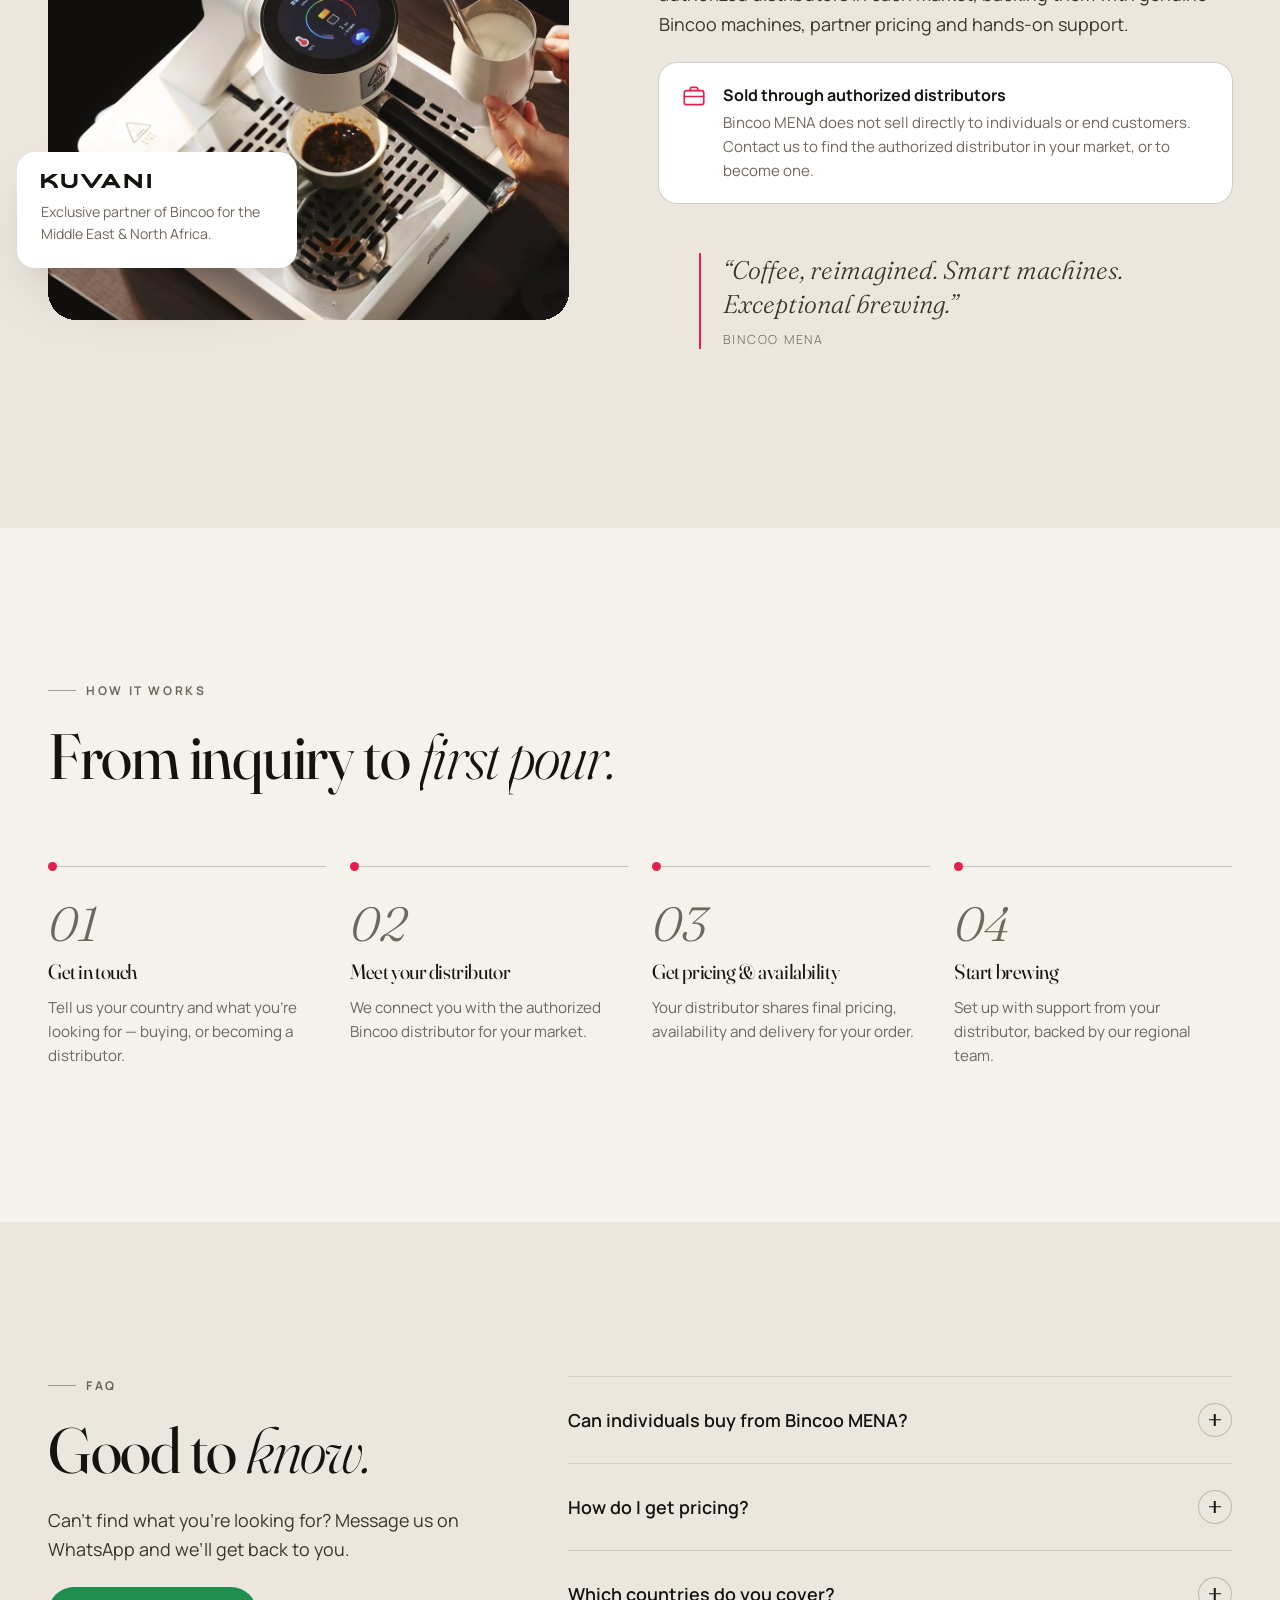
==== commit 94ff921b: "Smaller caption on wide gallery cards on phones (CSS) Co-Authored-By: Claude Opus 5.5 <noreply@anthr" ====
--- a/index.html
+++ b/index.html
@@ -22,7 +22,7 @@
   <link rel="preconnect" href="https://fonts.googleapis.com">
   <link rel="preconnect" href="https://fonts.gstatic.com" crossorigin>
   <link rel="stylesheet" href="https://fonts.googleapis.com/css2?family=Fraunces:ital,opsz,wght@0,9..144,300..600;1,9..144,300..500&family=Manrope:wght@400;500;600;700;800&display=swap">
-  <link rel="stylesheet" href="assets/css/style.css?v=25">
+  <link rel="stylesheet" href="assets/css/style.css?v=26">
   <script type="application/ld+json">{"@context": "https://schema.org", "@type": "Organization", "name": "Bincoo MENA", "url": "https://bincoo-mena.com/", "logo": "https://bincoo-mena.com/assets/img/brand/bincoo-color.svg", "email": "bincoo@kuvani.com", "telephone": "+974 7051 0002", "description": "Official Bincoo distributor for the Middle East & North Africa, exclusive by KUVANI. Sold through authorized distributors.", "sameAs": ["https://www.instagram.com/bincoo.mena/"], "areaServed": "Middle East and North Africa", "parentOrganization": {"@type": "Organization", "name": "KUVANI"}}</script>
 </head>
 <body id="top">
@@ -475,7 +475,7 @@
     <div class="footer__giant" aria-hidden="true">Bincoo MENA</div>
   </footer>
 
-  <script src="assets/js/main.js?v=25" defer></script>
-  <script src="assets/js/chat.js?v=25" defer></script>
+  <script src="assets/js/main.js?v=26" defer></script>
+  <script src="assets/js/chat.js?v=26" defer></script>
 </body>
 </html>
--- a/assets/css/style.css
+++ b/assets/css/style.css
@@ -455,6 +455,7 @@
 /* Landscape photos get a card twice as wide at the same height (3:2), so nothing is cropped */
 .hscroll__item--wide { width: calc(clamp(260px, 30vw, 440px) * 2); aspect-ratio: 3 / 2; }
 .hscroll--static .hscroll__item--wide { width: min(calc(clamp(260px, 30vw, 440px) * 2), 88vw); }
+.hscroll--static .hscroll__item--wide figcaption { left: 10px; right: 10px; bottom: 10px; padding: 7px 12px; font-size: .76rem; border-radius: 10px; }
 .hscroll__item img { width: 100%; height: 100%; object-fit: cover; transition: transform 1.2s var(--ease-out); }
 .hscroll__item:hover img { transform: scale(1.05); }
 .hscroll__item figcaption { position: absolute; left: 16px; bottom: 16px; right: 16px; display: flex; justify-content: space-between; align-items: center; padding: 12px 16px; border-radius: 14px; background: rgba(255,255,255,.85); color: #15130F; backdrop-filter: blur(10px); font-size: .85rem; font-weight: 600; }
